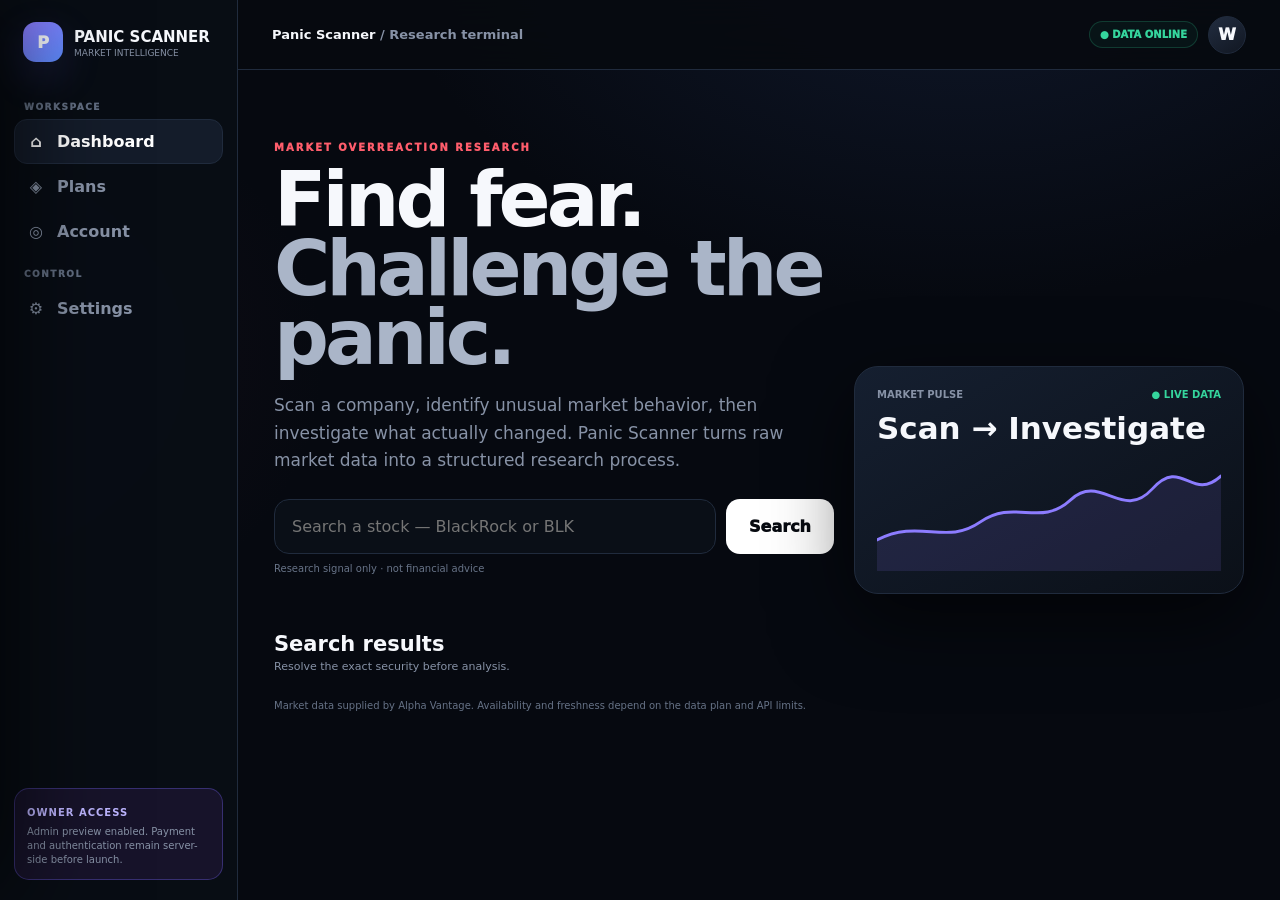
==== index.html @ fc18cd7b "Build full responsive research experience" ====
<!doctype html>
<html lang="en">
<head>
<meta charset="utf-8"><meta name="viewport" content="width=device-width,initial-scale=1,viewport-fit=cover"><meta name="theme-color" content="#070a10">
<title>Panic Scanner — Market Intelligence</title>
<style>
:root{--bg:#060910;--panel:#0d131d;--panel2:#111a28;--line:#202b3d;--text:#f6f8fc;--muted:#8792a6;--purple:#8c7cff;--blue:#5c8dff;--green:#35d59d;--red:#ff5d6c;--yellow:#f4c45f;--shadow:0 25px 80px #0009;--r:20px}*{box-sizing:border-box}html{scroll-behavior:smooth}body{margin:0;background:radial-gradient(900px 600px at 75% -10%,#24386555,transparent 65%),radial-gradient(700px 500px at -10% 40%,#59223b30,transparent 65%),var(--bg);color:var(--text);font-family:Inter,ui-sans-serif,system-ui,-apple-system,BlinkMacSystemFont,"Segoe UI",sans-serif}button,input{font:inherit}button{cursor:pointer}.sidebar{position:fixed;left:0;top:0;bottom:0;width:238px;background:#090e16f2;border-right:1px solid var(--line);backdrop-filter:blur(20px);z-index:60;padding:20px 14px;display:flex;flex-direction:column}.brand{display:flex;gap:11px;align-items:center;padding:2px 9px 25px}.logo{width:40px;height:40px;border-radius:13px;background:linear-gradient(145deg,var(--purple),var(--blue));display:grid;place-items:center;font-weight:1000;box-shadow:0 14px 40px #7166ff30}.brand b{font-size:15px}.brand small{display:block;color:var(--muted);font-size:9px;margin-top:2px}.nav-title{font-size:9px;color:#626e82;letter-spacing:1.5px;font-weight:1000;margin:15px 10px 7px}.nav-btn{width:100%;border:1px solid transparent;background:transparent;color:var(--muted);border-radius:13px;padding:12px 11px;display:flex;align-items:center;gap:11px;text-align:left;font-weight:850}.nav-btn:hover,.nav-btn.active{background:#141c2a;color:#fff;border-color:var(--line)}.nav-btn i{font-style:normal;width:20px;text-align:center;font-size:16px}.side-bottom{margin-top:auto}.owner{background:#17132a;border:1px solid #7966ff55;border-radius:15px;padding:12px}.owner b{font-size:10px;color:#bdb5ff;letter-spacing:1px}.owner p{margin:5px 0 0;color:var(--muted);font-size:10px;line-height:1.4}.main{margin-left:238px;min-height:100vh}.top{height:70px;position:sticky;top:0;z-index:40;display:flex;justify-content:space-between;align-items:center;padding:0 34px;border-bottom:1px solid var(--line);background:#070a10e8;backdrop-filter:blur(18px)}.crumb{font-size:13px;font-weight:900}.crumb span{color:var(--muted);font-weight:600}.online{font-size:10px;color:var(--green);border:1px solid #35d59d33;background:#35d59d0d;padding:7px 10px;border-radius:99px;font-weight:1000}.avatar{width:38px;height:38px;border:1px solid var(--line);border-radius:50%;background:linear-gradient(145deg,#222d40,#111722);display:grid;place-items:center;font-weight:1000}.top-actions{display:flex;gap:10px;align-items:center}.content{max-width:1500px;padding:30px 36px 90px}.hero{display:grid;grid-template-columns:minmax(0,1.35fr) 390px;gap:20px}.hero-main{padding:42px 0 20px}.eyebrow{font-size:10px;color:var(--red);letter-spacing:2px;font-weight:1000}.hero h1{font-size:clamp(48px,6vw,84px);line-height:.9;letter-spacing:-4px;margin:12px 0 20px}.hero h1 span{color:#aab5c8}.lead{max-width:760px;color:var(--muted);font-size:17px;line-height:1.6}.search{display:flex;gap:10px;margin-top:25px;max-width:790px}.search input{flex:1;min-width:0;background:#0a0f17;border:1px solid var(--line);color:#fff;border-radius:15px;padding:17px;outline:0}.search input:focus{border-color:#6d79a8;box-shadow:0 0 0 4px #6d79a820}.primary{border:0;background:#fff;color:#070a10;border-radius:14px;padding:0 23px;font-weight:1000}.micro{font-size:10px;color:#687488;margin-top:9px}.hero-card{align-self:end;border:1px solid var(--line);background:linear-gradient(150deg,#151f30,#0b1018);border-radius:24px;padding:22px;box-shadow:var(--shadow)}.hero-card .row{display:flex;justify-content:space-between;color:var(--muted);font-size:10px;font-weight:900}.live{color:var(--green)}.hero-card h2{font-size:31px;margin:10px 0}.spark{height:115px;margin-top:10px}.spark svg{width:100%;height:100%}.spark path{fill:none;stroke:var(--purple);stroke-width:3;stroke-linecap:round}.spark .fill{fill:#8c7cff20;stroke:none}.section-head{display:flex;justify-content:space-between;align-items:end;margin:38px 0 13px}.section-head h2{margin:0;font-size:21px}.section-head p{margin:4px 0 0;color:var(--muted);font-size:11px}.card{border:1px solid var(--line);background:linear-gradient(180deg,#101722f5,#0b1018f5);border-radius:var(--r);box-shadow:0 14px 50px #0004}.matches{padding:7px 20px}.match{display:flex;justify-content:space-between;align-items:center;gap:15px;padding:15px 2px;border-top:1px solid var(--line)}.match:first-child{border-top:0}.match-symbol{font-weight:1000}.match-name{color:var(--muted);font-size:12px;margin-top:3px}.match-meta{color:#687488;font-size:10px;margin-top:3px}.outline{border:1px solid var(--line);background:#151d29;color:#fff;border-radius:11px;padding:10px 14px;font-weight:950}.outline:hover{background:#1b2535;border-color:#5a6b8a}.loading{padding:20px;color:var(--muted)}.results{display:grid;grid-template-columns:minmax(0,1fr) minmax(0,1fr);gap:18px}.result-card,.chart-card{padding:23px}.result-top{display:flex;justify-content:space-between;gap:15px}.ticker{font-size:33px;font-weight:1000}.company{color:var(--muted);font-size:12px;margin-top:4px}.price{text-align:right;font-size:30px;font-weight:1000}.move{text-align:right;font-weight:900;margin-top:3px}.score-row{display:flex;align-items:center;gap:18px;margin:27px 0 18px}.gauge{width:116px;height:116px;flex:0 0 116px;border-radius:50%;display:grid;place-items:center;background:conic-gradient(var(--scoreColor,var(--purple)) var(--score,0%),#252e3d 0);position:relative}.gauge:after{content:"";position:absolute;inset:9px;background:#0d131d;border-radius:50%}.gauge strong{position:relative;z-index:1;font-size:33px}.score-copy b{font-size:17px}.score-copy p{margin:5px 0;color:var(--muted);font-size:11px;line-height:1.45}.metrics{margin-top:14px}.metric{display:flex;justify-content:space-between;padding:12px 0;border-top:1px solid var(--line);font-size:13px}.metric span{color:var(--muted)}.chart-title{display:flex;justify-content:space-between;align-items:center}.chart-title h2{font-size:18px;margin:0}.chart-title span{font-size:10px;color:var(--muted)}.chart{height:290px;display:flex;align-items:flex-end;gap:3px;padding:20px 0 10px}.bar{flex:1;min-width:2px;border-radius:4px 4px 1px 1px;background:linear-gradient(#8090ff,#3e5797)}.bar.down{background:linear-gradient(#dc6c79,#813c48)}.notice{font-size:11px;color:var(--muted);line-height:1.6}.action-row{display:flex;gap:10px;margin-top:18px;flex-wrap:wrap}.investigate-btn{border:0;background:linear-gradient(135deg,var(--purple),var(--blue));color:#fff;border-radius:13px;padding:12px 17px;font-weight:1000;box-shadow:0 12px 30px #6c63ff22}.secondary{border:1px solid var(--line);background:#131b27;color:#fff;border-radius:13px;padding:12px 17px;font-weight:900}.foot{font-size:10px;color:#667286;margin-top:25px;line-height:1.5}.backdrop{position:fixed;inset:0;background:#000b;backdrop-filter:blur(5px);z-index:70;display:none}.backdrop.show{display:block}.drawer{position:fixed;left:0;top:0;bottom:0;width:min(450px,94vw);background:#090f17;border-right:1px solid var(--line);z-index:80;transform:translateX(-105%);transition:.28s;overflow:auto;box-shadow:30px 0 100px #000b}.drawer.open{transform:translateX(0)}.drawer-head{height:70px;display:flex;align-items:center;justify-content:space-between;padding:0 19px;border-bottom:1px solid var(--line);position:sticky;top:0;background:#090f17ee;backdrop-filter:blur(18px);z-index:2}.drawer-head b{font-size:18px}.close{width:38px;height:38px;border:1px solid var(--line);background:#141c28;color:#fff;border-radius:11px}.drawer-body{padding:20px}.profile{display:flex;align-items:center;gap:12px;padding:14px;background:#101823;border:1px solid var(--line);border-radius:16px}.profile-icon{width:44px;height:44px;border-radius:14px;background:linear-gradient(145deg,var(--purple),var(--blue));display:grid;place-items:center;font-weight:1000}.profile small{display:block;color:var(--muted);margin-top:3px}.drawer-section{margin-top:23px}.drawer-section>h3{font-size:9px;color:#6e7b90;letter-spacing:1.5px;margin:0 0 7px}.setting{display:flex;justify-content:space-between;align-items:center;gap:14px;padding:13px 0;border-top:1px solid var(--line)}.setting b{font-size:12px}.setting small{display:block;color:var(--muted);font-size:10px;line-height:1.4;margin-top:3px}.toggle{width:48px;height:28px;border:0;border-radius:99px;background:#343d4d;position:relative}.toggle:after{content:"";position:absolute;width:22px;height:22px;left:3px;top:3px;background:#fff;border-radius:50%;transition:.2s}.toggle.on{background:var(--green)}.toggle.on:after{left:23px}.select{background:#111925;border:1px solid var(--line);color:#fff;border-radius:10px;padding:9px}.plans{display:grid;gap:11px}.plan{border:1px solid var(--line);background:#0e151f;border-radius:17px;padding:16px}.plan.pro{border-color:#776aff;box-shadow:0 0 0 1px #776aff20}.plan.elite{border-color:#d0a44a66;background:linear-gradient(150deg,#19160f,#0f151d)}.plan-head{display:flex;justify-content:space-between;align-items:center}.plan h3{margin:0}.tag{font-size:8px;font-weight:1000;padding:5px 8px;border-radius:99px;background:#786cff20;color:#bcb3ff}.elite .tag{background:#d6a94318;color:#f3d58a}.plan-price{font-size:27px;font-weight:1000;margin-top:7px}.plan-price span{font-size:10px;color:var(--muted)}.plan ul{padding-left:17px;color:var(--muted);font-size:10px;line-height:1.75}.plan button{width:100%;border:0;border-radius:10px;padding:10px;font-weight:1000;background:#fff;color:#080b10}.plan.pro button{background:var(--purple);color:#fff}.plan.elite button{background:#e8c36c;color:#14110a}.compare{border:1px solid var(--line);border-radius:15px;overflow:hidden}.compare-row{display:grid;grid-template-columns:1.4fr .7fr .7fr .7fr;gap:4px;padding:9px;border-top:1px solid var(--line);font-size:9px}.compare-row:first-child{border-top:0;background:#151e2b;font-weight:1000}.check{color:var(--green);font-weight:1000}.admin{border:1px solid #7864ff66;background:#17132a;border-radius:16px;padding:15px}.admin strong{font-size:9px;color:#beb6ff;letter-spacing:1.4px}.admin p{font-size:10px;color:var(--muted);line-height:1.5}.promo{display:flex;gap:7px}.promo input{flex:1;background:#101722;border:1px solid var(--line);color:#fff;border-radius:10px;padding:10px}.promo button{border:0;background:#fff;color:#080b10;border-radius:10px;padding:10px 13px;font-weight:950}.account-panel{border:1px solid var(--line);background:#101722;border-radius:16px;padding:16px}.account-panel h3{margin:0 0 5px}.account-panel p{color:var(--muted);font-size:11px;line-height:1.5}.investigation{display:none}.investigation.show{display:block}.inv-hero{display:grid;grid-template-columns:minmax(0,1fr) 290px;gap:18px}.inv-title{padding:25px}.inv-kicker{font-size:9px;color:var(--purple);font-weight:1000;letter-spacing:1.7px}.inv-title h1{font-size:clamp(38px,5vw,65px);line-height:.95;letter-spacing:-3px;margin:10px 0}.inv-title p{color:var(--muted);font-size:12px;line-height:1.55}.inv-score{padding:25px;display:grid;place-items:center;text-align:center}.inv-score .big{font-size:64px;font-weight:1000}.inv-score small{color:var(--muted)}.timeline{padding:20px;margin-top:18px}.steps{display:grid;grid-template-columns:repeat(6,1fr);gap:7px}.step{position:relative;text-align:center}.step:after{content:"";position:absolute;left:50%;right:-50%;top:17px;height:2px;background:#293447}.step:last-child:after{display:none}.dot{width:34px;height:34px;margin:auto;border-radius:50%;display:grid;place-items:center;background:#182131;border:1px solid #334158;color:#718097;position:relative;z-index:1;font-size:12px}.step.complete .dot{background:#173b31;border-color:#35d59d;color:var(--green)}.step.limited .dot{background:#3b321c;border-color:#f4c45f;color:var(--yellow)}.step b{display:block;font-size:9px;margin-top:8px}.step small{display:block;color:var(--muted);font-size:8px;margin-top:3px}.inv-grid{display:grid;grid-template-columns:1fr 1fr;gap:18px;margin-top:18px}.inv-card{padding:20px}.inv-card h2{margin:0;font-size:18px}.inv-card .sub{color:var(--muted);font-size:10px;margin-top:4px}.evidence{margin-top:13px}.evidence-row{display:flex;justify-content:space-between;gap:12px;padding:11px 0;border-top:1px solid var(--line);font-size:11px}.evidence-row span{color:var(--muted)}.bar-meter{height:8px;border-radius:99px;background:#242d3b;overflow:hidden;margin-top:7px}.bar-meter i{display:block;height:100%;background:linear-gradient(90deg,var(--purple),var(--blue));border-radius:99px}.news{display:grid;gap:8px;margin-top:12px}.news-item{padding:11px;border:1px solid var(--line);border-radius:12px;background:#0e151f}.news-item a{color:#fff;text-decoration:none;font-weight:850;font-size:10px}.news-item small{display:block;color:var(--muted);font-size:8px;margin-top:5px}.duo{display:grid;grid-template-columns:1fr 1fr;gap:10px;margin-top:13px}.case{padding:14px;border-radius:14px;border:1px solid var(--line)}.case.bull{background:#0d1d18;border-color:#35d59d33}.case.bear{background:#211216;border-color:#ff5d6c33}.case h3{margin:0;font-size:12px}.case ul{margin:8px 0 0;padding-left:15px;color:var(--muted);font-size:9px;line-height:1.7}.final{margin-top:18px;padding:24px;border:1px solid #786cff55;background:linear-gradient(145deg,#17142b,#101724);border-radius:20px}.final h2{font-size:24px;margin:0}.final p{color:var(--muted);font-size:11px;line-height:1.6}.back-btn{border:1px solid var(--line);background:#121a26;color:#fff;border-radius:11px;padding:10px 13px;font-weight:900;margin-bottom:15px}.mobile-nav{display:none}.toast{position:fixed;left:50%;bottom:20px;transform:translate(-50%,30px);opacity:0;background:#17202d;border:1px solid #35425a;padding:12px 16px;border-radius:12px;z-index:100;font-size:11px;font-weight:850;transition:.2s}.toast.show{opacity:1;transform:translate(-50%,0)}
@media(max-width:1050px){.sidebar{width:76px}.brand b,.brand small,.nav-title,.nav-btn span,.owner{display:none}.brand{justify-content:center;padding-left:0;padding-right:0}.nav-btn{justify-content:center}.main{margin-left:76px}.hero{grid-template-columns:1fr}.hero-card{display:none}.results,.inv-grid{grid-template-columns:1fr}.inv-hero{grid-template-columns:1fr}.content{padding-left:22px;padding-right:22px}}
@media(max-width:650px){.sidebar{display:none}.main{margin-left:0;padding-bottom:75px}.top{height:62px;padding:0 14px}.crumb{font-size:12px}.crumb span,.online{display:none}.content{padding:15px 12px 30px}.hero-main{padding:27px 2px 17px}.hero h1{font-size:48px;letter-spacing:-3px}.lead{font-size:14px}.search{flex-direction:column}.search button{height:49px}.section-head{margin-top:28px}.matches{padding:5px 13px}.match{padding:13px 0}.result-card,.chart-card,.inv-title,.inv-score,.inv-card,.timeline,.final{padding:17px}.ticker{font-size:27px}.price{font-size:23px}.gauge{width:94px;height:94px;flex-basis:94px}.gauge strong{font-size:27px}.chart{height:225px}.steps{grid-template-columns:repeat(3,1fr);row-gap:18px}.step:after{display:none}.duo{grid-template-columns:1fr}.mobile-nav{position:fixed;display:flex;left:9px;right:9px;bottom:9px;height:62px;background:#0c121cf2;border:1px solid var(--line);border-radius:18px;z-index:55;backdrop-filter:blur(20px);box-shadow:0 20px 60px #000a}.mobile-nav button{flex:1;border:0;background:transparent;color:var(--muted);font-size:19px}.mobile-nav button.active{color:#fff}.mobile-nav small{display:block;font-size:7px;font-weight:1000;margin-top:2px}.drawer{width:min(430px,94vw)}.compare-row{grid-template-columns:1.3fr .7fr .7fr .7fr}.inv-score .big{font-size:52px}}
</style>
</head>
<body>
<aside class="sidebar">
  <div class="brand"><div class="logo">P</div><div><b>PANIC SCANNER</b><small>MARKET INTELLIGENCE</small></div></div>
  <div class="nav-title">WORKSPACE</div>
  <button class="nav-btn active" onclick="goHome()"><i>⌂</i><span>Dashboard</span></button>
  <button class="nav-btn" onclick="openPlans()"><i>◈</i><span>Plans</span></button>
  <button class="nav-btn" onclick="openAccount()"><i>◎</i><span>Account</span></button>
  <div class="nav-title">CONTROL</div>
  <button class="nav-btn" onclick="openSettings()"><i>⚙</i><span>Settings</span></button>
  <div class="side-bottom"><div class="owner"><b>OWNER ACCESS</b><p>Admin preview enabled. Payment and authentication remain server-side before launch.</p></div></div>
</aside>
<main class="main">
<header class="top"><div class="crumb">Panic Scanner <span>/ Research terminal</span></div><div class="top-actions"><span class="online">● DATA ONLINE</span><div class="avatar">W</div></div></header>
<div class="content">
<section id="homeView">
  <div class="hero">
    <div class="hero-main"><div class="eyebrow">MARKET OVERREACTION RESEARCH</div><h1>Find fear.<br><span>Challenge the panic.</span></h1><p class="lead">Scan a company, identify unusual market behavior, then investigate what actually changed. Panic Scanner turns raw market data into a structured research process.</p><div class="search"><input id="q" maxlength="30" placeholder="Search a stock — BlackRock or BLK"><button class="primary" onclick="searchStocks()">Search</button></div><div class="micro">Research signal only · not financial advice</div></div>
    <div class="hero-card"><div class="row"><span>MARKET PULSE</span><span class="live">● LIVE DATA</span></div><h2>Scan → Investigate</h2><div class="spark"><svg viewBox="0 0 400 115" preserveAspectRatio="none"><path class="fill" d="M0 84 C50 62 80 90 120 66 S190 72 225 44 S285 66 320 33 S365 47 400 20 L400 115 L0 115Z"/><path d="M0 84 C50 62 80 90 120 66 S190 72 225 44 S285 66 320 33 S365 47 400 20"/></svg></div></div>
  </div>
  <div class="section-head"><div><h2>Search results</h2><p>Resolve the exact security before analysis.</p></div></div>
  <div class="card matches" id="matchesCard" style="display:none"><div id="matches"></div></div>
  <div class="card loading" id="loading" style="display:none">Loading market data…</div>
  <div id="result" style="display:none"><div class="results">
    <section class="card result-card"><div class="result-top"><div><div class="ticker" id="ticker"></div><div class="company" id="company"></div></div><div><div class="price" id="price"></div><div class="move" id="move"></div></div></div><div class="score-row"><div class="gauge" id="gauge"><strong id="score">0</strong></div><div class="score-copy"><b id="verdict"></b><p>Panic / overreaction heuristic. A high score means stronger evidence of a sharp selloff, not an automatic buy signal.</p></div></div><div class="metrics"><div class="metric"><span>RSI (14)</span><b id="rsi">—</b></div><div class="metric"><span>20-day SMA</span><b id="sma20">—</b></div><div class="metric"><span>50-day SMA</span><b id="sma50">—</b></div><div class="metric"><span>20-day drawdown</span><b id="dd">—</b></div><div class="metric"><span>Volume</span><b id="volume">—</b></div></div><div class="action-row"><button class="investigate-btn" id="investigateBtn">🔎 Investigate</button><button class="secondary" onclick="openPlans()">Compare plans</button></div></section>
    <section class="card chart-card"><div class="chart-title"><h2>Price history</h2><span>Recent sessions</span></div><div class="chart" id="chart"></div><p class="notice">The scan is a transparent heuristic. Investigation adds fundamentals, news and evidence. Nothing here guarantees a return.</p></section>
  </div></div>
  <div class="foot">Market data supplied by Alpha Vantage. Availability and freshness depend on the data plan and API limits.</div>
</section>
<section id="investigationView" class="investigation">
  <button class="back-btn" onclick="goHome()">← Back to scanner</button>
  <div class="inv-hero"><div class="card inv-title"><div class="inv-kicker">FULL RESEARCH WORKFLOW</div><h1 id="invTitle">Investigation</h1><p id="invDesc">Structured evidence review across market reaction, technicals, fundamentals, catalysts and risk.</p></div><div class="card inv-score"><div><div class="big" id="invQuality">—</div><small>research quality / 100</small><p id="invVerdict" class="notice"></p></div></div></div>
  <div class="card timeline"><div class="section-head" style="margin:0 0 16px"><div><h2>Investigation path</h2><p>Follow the evidence from shock to conclusion.</p></div></div><div class="steps" id="steps"></div></div>
  <div class="inv-grid">
    <section class="card inv-card"><h2>01 · Market reaction</h2><div class="sub">The event that triggered the investigation.</div><div class="evidence"><div class="evidence-row"><span>Current price</span><b id="iPrice">—</b></div><div class="evidence-row"><span>Daily move</span><b id="iMove">—</b></div><div class="evidence-row"><span>Panic score</span><b id="iPanic">—</b></div></div></section>
    <section class="card inv-card"><h2>02 · Technical condition</h2><div class="sub">Trend and momentum context from the scan.</div><div class="evidence"><div class="evidence-row"><span>RSI</span><b id="iRsi">—</b></div><div class="evidence-row"><span>20-day trend</span><b id="iSma20">—</b></div><div class="evidence-row"><span>50-day trend</span><b id="iSma50">—</b></div><div class="evidence-row"><span>Drawdown</span><b id="iDd">—</b></div></div></section>
    <section class="card inv-card"><h2>03 · Fundamentals</h2><div class="sub" id="sector">Company fundamentals and quality.</div><div class="evidence"><div class="evidence-row"><span>EPS</span><b id="fEps">—</b></div><div class="evidence-row"><span>Revenue TTM</span><b id="fRevenue">—</b></div><div class="evidence-row"><span>P/E</span><b id="fPe">—</b></div><div class="evidence-row"><span>Revenue growth</span><b id="fRevGrowth">—</b></div><div class="evidence-row"><span>EPS growth</span><b id="fEpsGrowth">—</b></div></div></section>
    <section class="card inv-card"><h2>04 · Catalysts & news</h2><div class="sub">Recent market narrative and sentiment.</div><div class="news" id="news"></div></section>
    <section class="card inv-card"><h2>05 · Bull vs bear</h2><div class="sub">A balanced challenge to the initial signal.</div><div class="duo"><div class="case bull"><h3>🐂 Bull case</h3><ul id="bull"></ul></div><div class="case bear"><h3>🐻 Bear case</h3><ul id="bear"></ul></div></div></section>
    <section class="card inv-card"><h2>06 · Risk assessment</h2><div class="sub">What could invalidate the research view?</div><div class="evidence"><div class="evidence-row"><span>Beta</span><b id="fBeta">—</b></div><div class="evidence-row"><span>Profit margin</span><b id="fMargin">—</b></div><div class="evidence-row"><span>News balance</span><b id="fNews">—</b></div><div class="evidence-row"><span>Key uncertainty</span><b id="fRisk">—</b></div></div></section>
  </div>
  <div class="card final"><div class="inv-kicker">FINAL INVESTIGATION</div><h2 id="finalTitle">Evidence assembled.</h2><p id="finalText"></p><div class="action-row"><button class="secondary" onclick="window.print()">Export research view</button><button class="investigate-btn" onclick="showToast('Tracking will be added with the watchlist system.')">＋ Track this stock</button></div></div>
</section>
</div></main>
<nav class="mobile-nav"><button class="active" onclick="goHome()">⌂<small>Home</small></button><button onclick="openPlans()">◈<small>Plans</small></button><button onclick="openAccount()">◎<small>Account</small></button><button onclick="openSettings()">⚙<small>Settings</small></button></nav>
<div class="backdrop" id="backdrop" onclick="closeDrawer()"></div>
<aside class="drawer" id="drawer"><div class="drawer-head"><b id="drawerTitle">Settings</b><button class="close" onclick="closeDrawer()">×</button></div><div class="drawer-body" id="drawerBody"></div></aside>
<div class="toast" id="toast"></div>
<script>
const $=id=>document.getElementById(id);let selected=null,lastScan=null;
function esc(x){return String(x??'').replace(/[&<>"']/g,m=>({'&':'&amp;','<':'&lt;','>':'&gt;','"':'&quot;',"'":'&#39;'}[m]))}function escAttr(x){return esc(x).replace(/`/g,'&#96;')}function fmt(x){return x==null?'—':Number(x).toLocaleString(undefined,{maximumFractionDigits:2})}function num(x){return x==null?'—':Number(x).toFixed(1)}
async function searchStocks(){const q=$('q').value.trim();if(!q)return;$('matchesCard').style.display='block';$('matches').innerHTML='<div class="loading">Searching securities…</div>';try{const r=await fetch('/api/search?q='+encodeURIComponent(q));const d=await r.json();if(!r.ok)throw Error(d.error||'Search failed');$('matches').innerHTML=(d.matches||[]).map(m=>`<div class="match"><div><div class="match-symbol">${esc(m.symbol)} <span class="match-name">· ${esc(m.name)}</span></div><div class="match-meta">${esc(m.region||'')} · ${esc(m.currency||'')}</div></div><button class="outline" onclick="loadStock('${escAttr(m.symbol)}','${escAttr(m.name)}')">Analyze</button></div>`).join('')||'<div class="loading">No matches found.</div>'}catch(e){$('matches').innerHTML='<div class="loading" style="color:var(--red)">'+esc(e.message)+'</div>'}}
async function loadStock(symbol,name){$('loading').style.display='block';$('result').style.display='none';try{const r=await fetch('/api/stock?symbol='+encodeURIComponent(symbol));const d=await r.json();if(!r.ok)throw Error(d.error||'Stock data failed');selected={symbol,name};lastScan=d;$('ticker').textContent=d.symbol;$('company').textContent=name;$('price').textContent=fmt(d.price);$('move').textContent=(d.change>=0?'+':'')+fmt(d.change)+' ('+d.changePercent+')';$('move').style.color=d.change>=0?'var(--green)':'var(--red)';$('score').textContent=d.panic.score;$('gauge').style.setProperty('--score',d.panic.score+'%');$('gauge').style.setProperty('--scoreColor',d.panic.score>=55?'var(--red)':d.panic.score>=35?'var(--yellow)':'var(--green)');$('verdict').textContent=d.panic.verdict;$('rsi').textContent=num(d.technicals.rsi14);$('sma20').textContent=fmt(d.technicals.sma20);$('sma50').textContent=fmt(d.technicals.sma50);$('dd').textContent=num(d.technicals.drawdown20)+'%';$('volume').textContent=d.volume?.toLocaleString()||'—';draw(d.history);$('result').style.display='block';$('investigateBtn').onclick=()=>openInvestigation('pro');window.scrollTo({top:$('result').offsetTop-10,behavior:'smooth'})}catch(e){showToast(e.message)}finally{$('loading').style.display='none'}}
function draw(rows){const c=$('chart');c.innerHTML='';if(!rows?.length)return;const closes=rows.map(x=>x.close),min=Math.min(...closes),max=Math.max(...closes),range=max-min||1;rows.forEach((x,i)=>{const b=document.createElement('div');b.className='bar '+(i&&x.close<rows[i-1].close?'down':'');b.style.height=(18+((x.close-min)/range)*82)+'%';b.title=x.date+' · '+fmt(x.close);c.appendChild(b)})}
async function openInvestigation(depth='pro'){if(!selected||!lastScan){showToast('Analyze a stock first.');return}goInvestigation();$('steps').innerHTML='<div style="grid-column:1/-1;color:var(--muted);font-size:11px">Running investigation engine…</div>';try{const r=await fetch('/api/investigate?symbol='+encodeURIComponent(selected.symbol)+'&depth='+depth);const d=await r.json();if(!r.ok)throw Error(d.error||'Investigation failed');renderInvestigation(d)}catch(e){showToast(e.message);goHome()}}
function renderInvestigation(d){$('invTitle').textContent=d.company+' · '+d.symbol;$('invQuality').textContent=d.investigation.quality;$('invVerdict').textContent=d.investigation.verdict;$('steps').innerHTML=d.investigation.steps.map((s,i)=>`<div class="step ${s.status}"><div class="dot">${s.status==='complete'?'✓':s.status==='limited'?'!':i+1}</div><b>${esc(s.label)}</b><small>${esc(s.detail)}</small></div>`).join('');const s=lastScan;$('iPrice').textContent=fmt(s.price);$('iMove').textContent=(s.change>=0?'+':'')+fmt(s.change)+' ('+s.changePercent+')';$('iPanic').textContent=s.panic.score+'/100';$('iRsi').textContent=num(s.technicals.rsi14);$('iSma20').textContent=fmt(s.technicals.sma20);$('iSma50').textContent=fmt(s.technicals.sma50);$('iDd').textContent=num(s.technicals.drawdown20)+'%';const f=d.fundamentals;$('sector').textContent=(f.sector||'Company')+' · '+(f.industry||'Fundamental review');$('fEps').textContent=f.eps||'—';$('fRevenue').textContent=fmt(f.revenueTTM);$('fPe').textContent=f.pe||'—';$('fRevGrowth').textContent=f.revenueGrowth==null?'—':num(f.revenueGrowth)+'%';$('fEpsGrowth').textContent=f.epsGrowth==null?'—':num(f.epsGrowth)+'%';$('fBeta').textContent=f.beta||'—';$('fMargin').textContent=f.profitMargin||'—';$('fNews').textContent=(d.news.positive||0)+' positive · '+(d.news.negative||0)+' negative';$('fRisk').textContent=(s.panic.score>=55?'The selloff may be structurally justified; verify catalysts.':s.panic.score<=20?'The main risk is a catalyst not yet reflected in the scan.':'Evidence is mixed; avoid relying on one metric.');$('news').innerHTML=(d.news.articles||[]).map(a=>`<div class="news-item"><a href="${escAttr(a.url||'#')}" target="_blank" rel="noopener">${esc(a.title||'Untitled')}</a><small>${esc(a.source||'Source')} · ${esc(a.sentiment||'Neutral')}</small></div>`).join('')||'<div class="notice">No recent articles returned.</div>';$('bull').innerHTML='';$('bear').innerHTML='';const add=(id,t)=>{const li=document.createElement('li');li.textContent=t;$(id).appendChild(li)};if(f.revenueGrowth>0)add('bull','Revenue growth is positive.');if(f.epsGrowth>0)add('bull','EPS trend is positive.');if(d.news.positive>d.news.negative)add('bull','Recent news balance leans positive.');if(s.panic.score<=35)add('bull','Panic signal is not extreme.');if(f.revenueGrowth<=0)add('bear','Revenue growth is weak or unavailable.');if(f.epsGrowth<=0)add('bear','EPS trend is weak or unavailable.');if(d.news.negative>d.news.positive)add('bear','Recent news balance leans negative.');if(s.technicals?.drawdown20<=-10)add('bear','Recent drawdown is significant.');if(!$('bull').children.length)add('bull','No strong positive evidence detected yet.');if(!$('bear').children.length)add('bear','No major negative evidence detected yet.');$('finalTitle').textContent=d.investigation.verdict;$('finalText').textContent=`The investigation combines the initial market scan with fundamental and news evidence. The current research quality is ${d.investigation.quality}/100. This is an evidence map, not a guaranteed outcome or a buy/sell instruction.`}
function goHome(){$('homeView').style.display='block';$('investigationView').classList.remove('show');window.scrollTo({top:0,behavior:'smooth'})}function goInvestigation(){$('homeView').style.display='none';$('investigationView').classList.add('show');window.scrollTo({top:0,behavior:'smooth'})}
function openDrawer(title,html){$('drawerTitle').textContent=title;$('drawerBody').innerHTML=html;$('drawer').classList.add('open');$('backdrop').classList.add('show')};function closeDrawer(){$('drawer').classList.remove('open');$('backdrop').classList.remove('show')}
function openSettings(){openDrawer('Settings',`<div class="profile"><div class="profile-icon">W</div><div><b>WillySnockler</b><small>Owner · Panic Scanner</small></div></div><div class="drawer-section"><h3>Preferences</h3><div class="setting"><div><b>Dark interface</b><small>Keep the research terminal dark.</small></div><button class="toggle on"></button></div><div class="setting"><div><b>Compact results</b><small>Reduce spacing on analysis cards.</small></div><button class="toggle" onclick="this.classList.toggle('on')"></button></div><div class="setting"><div><b>Sound</b><small>Play alerts when a scan finishes.</small></div><button class="toggle" onclick="this.classList.toggle('on')"></button></div><div class="setting"><div><b>Currency</b><small>Display prices in the selected currency.</small></div><select class="select"><option>USD</option><option>NOK</option><option>EUR</option><option>GBP</option></select></div></div><div class="drawer-section"><h3>Research depth</h3><div class="setting"><div><b>Default investigation</b><small>Choose how much evidence the Investigate action requests.</small></div><select class="select" onchange="showToast(this.value+' investigation selected')"><option>Pro</option><option>Elite</option></select></div></div>`)}
function openAccount(){openDrawer('Account',`<div class="account-panel"><h3>WillySnockler</h3><p>Owner account · Admin preview enabled.</p><p>Account authentication and secure server-side roles will be connected before public launch.</p></div><div class="drawer-section"><h3>Usage</h3><div class="setting"><div><b>Plan</b><small>Owner / Admin preview</small></div><b style="color:var(--purple)">ELITE</b></div><div class="setting"><div><b>Investigation access</b><small>Full research workflow preview.</small></div><b class="check">✓</b></div></div><div class="drawer-section"><h3>Admin</h3><div class="admin"><strong>OWNER CONSOLE</strong><p>Preview controls for plan limits, promo codes and user management. These controls are intentionally non-payment until authentication and billing are connected.</p><button class="secondary" onclick="showToast('Admin console coming with secure backend roles.')">Open admin console</button></div></div>`)}
function openPlans(){openDrawer('Plans & access',`<div class="plans"><div class="plan"><div class="plan-head"><h3>Standard</h3><span class="tag">SCAN</span></div><div class="plan-price">Free</div><ul><li>Stock search</li><li>Panic score</li><li>RSI, SMA and drawdown</li><li>Price history</li><li>Basic conclusion</li></ul><button onclick="closeDrawer();showToast('Standard scan is available now.')">Use Standard</button></div><div class="plan pro"><div class="plan-head"><h3>Pro</h3><span class="tag">INVESTIGATE</span></div><div class="plan-price">$— <span>/ month</span></div><ul><li>Everything in Standard</li><li>Automated investigation</li><li>Fundamental review</li><li>News & catalyst review</li><li>Bull vs bear case</li><li>Risk assessment</li></ul><button onclick="showToast('Billing will be connected before launch.')">Choose Pro</button></div><div class="plan elite"><div class="plan-head"><h3>Elite</h3><span class="tag">FULL RESEARCH</span></div><div class="plan-price">$— <span>/ month</span></div><ul><li>Everything in Pro</li><li>Deeper financial statement review</li><li>Expanded news evidence</li><li>Extended research workflow</li><li>Scenario & recovery tools</li><li>Priority investigation depth</li></ul><button onclick="showToast('Elite billing will be connected before launch.')">Choose Elite</button></div></div><div class="drawer-section"><h3>Feature map</h3><div class="compare"><div class="compare-row"><b>Feature</b><b>STD</b><b>PRO</b><b>ELITE</b></div><div class="compare-row"><span>Scan</span><span class="check">✓</span><span class="check">✓</span><span class="check">✓</span></div><div class="compare-row"><span>Investigation</span><span>—</span><span class="check">✓</span><span class="check">✓</span></div><div class="compare-row"><span>Fundamentals</span><span>—</span><span class="check">✓</span><span class="check">✓</span></div><div class="compare-row"><span>News / catalysts</span><span>—</span><span class="check">✓</span><span class="check">✓</span></div><div class="compare-row"><span>Deep financials</span><span>—</span><span>—</span><span class="check">✓</span></div></div></div><div class="drawer-section"><h3>Promo access</h3><div class="promo"><input id="promo" placeholder="Promo code"><button onclick="showToast($('promo').value?'Code saved for validation.':'Enter a code.')">Apply</button></div></div>`)}
function showToast(t){$('toast').textContent=t;$('toast').classList.add('show');setTimeout(()=>$('toast').classList.remove('show'),2600)}
$('q').addEventListener('keydown',e=>{if(e.key==='Enter')searchStocks()});
</script>
</body></html>
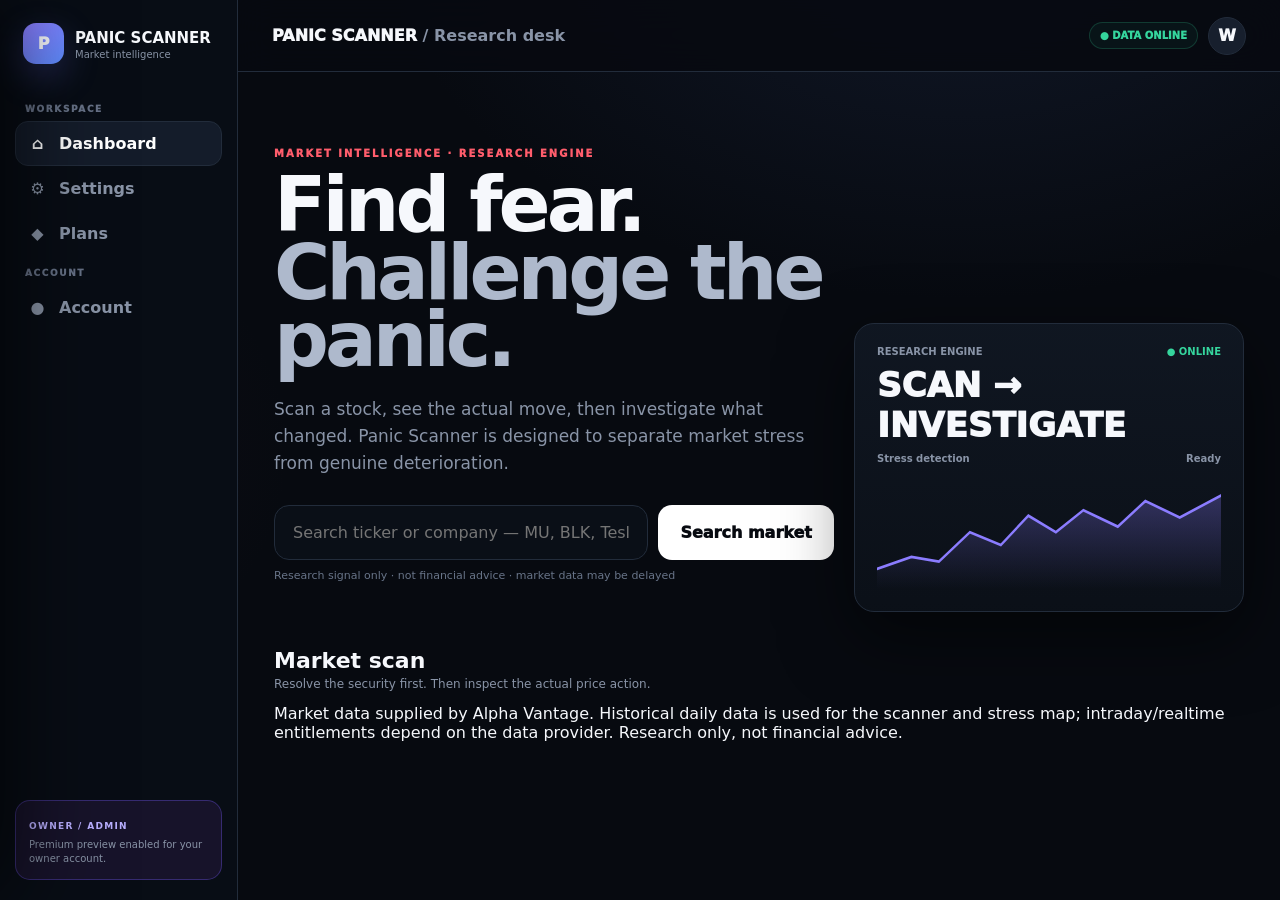
==== commit a4b7b15b: "Polish research product with live chart and stress map" ====
--- a/index.html
+++ b/index.html
@@ -4,72 +4,39 @@
 <meta charset="utf-8"><meta name="viewport" content="width=device-width,initial-scale=1,viewport-fit=cover"><meta name="theme-color" content="#070a10">
 <title>Panic Scanner — Market Intelligence</title>
 <style>
-:root{--bg:#060910;--panel:#0d131d;--panel2:#111a28;--line:#202b3d;--text:#f6f8fc;--muted:#8792a6;--purple:#8c7cff;--blue:#5c8dff;--green:#35d59d;--red:#ff5d6c;--yellow:#f4c45f;--shadow:0 25px 80px #0009;--r:20px}*{box-sizing:border-box}html{scroll-behavior:smooth}body{margin:0;background:radial-gradient(900px 600px at 75% -10%,#24386555,transparent 65%),radial-gradient(700px 500px at -10% 40%,#59223b30,transparent 65%),var(--bg);color:var(--text);font-family:Inter,ui-sans-serif,system-ui,-apple-system,BlinkMacSystemFont,"Segoe UI",sans-serif}button,input{font:inherit}button{cursor:pointer}.sidebar{position:fixed;left:0;top:0;bottom:0;width:238px;background:#090e16f2;border-right:1px solid var(--line);backdrop-filter:blur(20px);z-index:60;padding:20px 14px;display:flex;flex-direction:column}.brand{display:flex;gap:11px;align-items:center;padding:2px 9px 25px}.logo{width:40px;height:40px;border-radius:13px;background:linear-gradient(145deg,var(--purple),var(--blue));display:grid;place-items:center;font-weight:1000;box-shadow:0 14px 40px #7166ff30}.brand b{font-size:15px}.brand small{display:block;color:var(--muted);font-size:9px;margin-top:2px}.nav-title{font-size:9px;color:#626e82;letter-spacing:1.5px;font-weight:1000;margin:15px 10px 7px}.nav-btn{width:100%;border:1px solid transparent;background:transparent;color:var(--muted);border-radius:13px;padding:12px 11px;display:flex;align-items:center;gap:11px;text-align:left;font-weight:850}.nav-btn:hover,.nav-btn.active{background:#141c2a;color:#fff;border-color:var(--line)}.nav-btn i{font-style:normal;width:20px;text-align:center;font-size:16px}.side-bottom{margin-top:auto}.owner{background:#17132a;border:1px solid #7966ff55;border-radius:15px;padding:12px}.owner b{font-size:10px;color:#bdb5ff;letter-spacing:1px}.owner p{margin:5px 0 0;color:var(--muted);font-size:10px;line-height:1.4}.main{margin-left:238px;min-height:100vh}.top{height:70px;position:sticky;top:0;z-index:40;display:flex;justify-content:space-between;align-items:center;padding:0 34px;border-bottom:1px solid var(--line);background:#070a10e8;backdrop-filter:blur(18px)}.crumb{font-size:13px;font-weight:900}.crumb span{color:var(--muted);font-weight:600}.online{font-size:10px;color:var(--green);border:1px solid #35d59d33;background:#35d59d0d;padding:7px 10px;border-radius:99px;font-weight:1000}.avatar{width:38px;height:38px;border:1px solid var(--line);border-radius:50%;background:linear-gradient(145deg,#222d40,#111722);display:grid;place-items:center;font-weight:1000}.top-actions{display:flex;gap:10px;align-items:center}.content{max-width:1500px;padding:30px 36px 90px}.hero{display:grid;grid-template-columns:minmax(0,1.35fr) 390px;gap:20px}.hero-main{padding:42px 0 20px}.eyebrow{font-size:10px;color:var(--red);letter-spacing:2px;font-weight:1000}.hero h1{font-size:clamp(48px,6vw,84px);line-height:.9;letter-spacing:-4px;margin:12px 0 20px}.hero h1 span{color:#aab5c8}.lead{max-width:760px;color:var(--muted);font-size:17px;line-height:1.6}.search{display:flex;gap:10px;margin-top:25px;max-width:790px}.search input{flex:1;min-width:0;background:#0a0f17;border:1px solid var(--line);color:#fff;border-radius:15px;padding:17px;outline:0}.search input:focus{border-color:#6d79a8;box-shadow:0 0 0 4px #6d79a820}.primary{border:0;background:#fff;color:#070a10;border-radius:14px;padding:0 23px;font-weight:1000}.micro{font-size:10px;color:#687488;margin-top:9px}.hero-card{align-self:end;border:1px solid var(--line);background:linear-gradient(150deg,#151f30,#0b1018);border-radius:24px;padding:22px;box-shadow:var(--shadow)}.hero-card .row{display:flex;justify-content:space-between;color:var(--muted);font-size:10px;font-weight:900}.live{color:var(--green)}.hero-card h2{font-size:31px;margin:10px 0}.spark{height:115px;margin-top:10px}.spark svg{width:100%;height:100%}.spark path{fill:none;stroke:var(--purple);stroke-width:3;stroke-linecap:round}.spark .fill{fill:#8c7cff20;stroke:none}.section-head{display:flex;justify-content:space-between;align-items:end;margin:38px 0 13px}.section-head h2{margin:0;font-size:21px}.section-head p{margin:4px 0 0;color:var(--muted);font-size:11px}.card{border:1px solid var(--line);background:linear-gradient(180deg,#101722f5,#0b1018f5);border-radius:var(--r);box-shadow:0 14px 50px #0004}.matches{padding:7px 20px}.match{display:flex;justify-content:space-between;align-items:center;gap:15px;padding:15px 2px;border-top:1px solid var(--line)}.match:first-child{border-top:0}.match-symbol{font-weight:1000}.match-name{color:var(--muted);font-size:12px;margin-top:3px}.match-meta{color:#687488;font-size:10px;margin-top:3px}.outline{border:1px solid var(--line);background:#151d29;color:#fff;border-radius:11px;padding:10px 14px;font-weight:950}.outline:hover{background:#1b2535;border-color:#5a6b8a}.loading{padding:20px;color:var(--muted)}.results{display:grid;grid-template-columns:minmax(0,1fr) minmax(0,1fr);gap:18px}.result-card,.chart-card{padding:23px}.result-top{display:flex;justify-content:space-between;gap:15px}.ticker{font-size:33px;font-weight:1000}.company{color:var(--muted);font-size:12px;margin-top:4px}.price{text-align:right;font-size:30px;font-weight:1000}.move{text-align:right;font-weight:900;margin-top:3px}.score-row{display:flex;align-items:center;gap:18px;margin:27px 0 18px}.gauge{width:116px;height:116px;flex:0 0 116px;border-radius:50%;display:grid;place-items:center;background:conic-gradient(var(--scoreColor,var(--purple)) var(--score,0%),#252e3d 0);position:relative}.gauge:after{content:"";position:absolute;inset:9px;background:#0d131d;border-radius:50%}.gauge strong{position:relative;z-index:1;font-size:33px}.score-copy b{font-size:17px}.score-copy p{margin:5px 0;color:var(--muted);font-size:11px;line-height:1.45}.metrics{margin-top:14px}.metric{display:flex;justify-content:space-between;padding:12px 0;border-top:1px solid var(--line);font-size:13px}.metric span{color:var(--muted)}.chart-title{display:flex;justify-content:space-between;align-items:center}.chart-title h2{font-size:18px;margin:0}.chart-title span{font-size:10px;color:var(--muted)}.chart{height:290px;display:flex;align-items:flex-end;gap:3px;padding:20px 0 10px}.bar{flex:1;min-width:2px;border-radius:4px 4px 1px 1px;background:linear-gradient(#8090ff,#3e5797)}.bar.down{background:linear-gradient(#dc6c79,#813c48)}.notice{font-size:11px;color:var(--muted);line-height:1.6}.action-row{display:flex;gap:10px;margin-top:18px;flex-wrap:wrap}.investigate-btn{border:0;background:linear-gradient(135deg,var(--purple),var(--blue));color:#fff;border-radius:13px;padding:12px 17px;font-weight:1000;box-shadow:0 12px 30px #6c63ff22}.secondary{border:1px solid var(--line);background:#131b27;color:#fff;border-radius:13px;padding:12px 17px;font-weight:900}.foot{font-size:10px;color:#667286;margin-top:25px;line-height:1.5}.backdrop{position:fixed;inset:0;background:#000b;backdrop-filter:blur(5px);z-index:70;display:none}.backdrop.show{display:block}.drawer{position:fixed;left:0;top:0;bottom:0;width:min(450px,94vw);background:#090f17;border-right:1px solid var(--line);z-index:80;transform:translateX(-105%);transition:.28s;overflow:auto;box-shadow:30px 0 100px #000b}.drawer.open{transform:translateX(0)}.drawer-head{height:70px;display:flex;align-items:center;justify-content:space-between;padding:0 19px;border-bottom:1px solid var(--line);position:sticky;top:0;background:#090f17ee;backdrop-filter:blur(18px);z-index:2}.drawer-head b{font-size:18px}.close{width:38px;height:38px;border:1px solid var(--line);background:#141c28;color:#fff;border-radius:11px}.drawer-body{padding:20px}.profile{display:flex;align-items:center;gap:12px;padding:14px;background:#101823;border:1px solid var(--line);border-radius:16px}.profile-icon{width:44px;height:44px;border-radius:14px;background:linear-gradient(145deg,var(--purple),var(--blue));display:grid;place-items:center;font-weight:1000}.profile small{display:block;color:var(--muted);margin-top:3px}.drawer-section{margin-top:23px}.drawer-section>h3{font-size:9px;color:#6e7b90;letter-spacing:1.5px;margin:0 0 7px}.setting{display:flex;justify-content:space-between;align-items:center;gap:14px;padding:13px 0;border-top:1px solid var(--line)}.setting b{font-size:12px}.setting small{display:block;color:var(--muted);font-size:10px;line-height:1.4;margin-top:3px}.toggle{width:48px;height:28px;border:0;border-radius:99px;background:#343d4d;position:relative}.toggle:after{content:"";position:absolute;width:22px;height:22px;left:3px;top:3px;background:#fff;border-radius:50%;transition:.2s}.toggle.on{background:var(--green)}.toggle.on:after{left:23px}.select{background:#111925;border:1px solid var(--line);color:#fff;border-radius:10px;padding:9px}.plans{display:grid;gap:11px}.plan{border:1px solid var(--line);background:#0e151f;border-radius:17px;padding:16px}.plan.pro{border-color:#776aff;box-shadow:0 0 0 1px #776aff20}.plan.elite{border-color:#d0a44a66;background:linear-gradient(150deg,#19160f,#0f151d)}.plan-head{display:flex;justify-content:space-between;align-items:center}.plan h3{margin:0}.tag{font-size:8px;font-weight:1000;padding:5px 8px;border-radius:99px;background:#786cff20;color:#bcb3ff}.elite .tag{background:#d6a94318;color:#f3d58a}.plan-price{font-size:27px;font-weight:1000;margin-top:7px}.plan-price span{font-size:10px;color:var(--muted)}.plan ul{padding-left:17px;color:var(--muted);font-size:10px;line-height:1.75}.plan button{width:100%;border:0;border-radius:10px;padding:10px;font-weight:1000;background:#fff;color:#080b10}.plan.pro button{background:var(--purple);color:#fff}.plan.elite button{background:#e8c36c;color:#14110a}.compare{border:1px solid var(--line);border-radius:15px;overflow:hidden}.compare-row{display:grid;grid-template-columns:1.4fr .7fr .7fr .7fr;gap:4px;padding:9px;border-top:1px solid var(--line);font-size:9px}.compare-row:first-child{border-top:0;background:#151e2b;font-weight:1000}.check{color:var(--green);font-weight:1000}.admin{border:1px solid #7864ff66;background:#17132a;border-radius:16px;padding:15px}.admin strong{font-size:9px;color:#beb6ff;letter-spacing:1.4px}.admin p{font-size:10px;color:var(--muted);line-height:1.5}.promo{display:flex;gap:7px}.promo input{flex:1;background:#101722;border:1px solid var(--line);color:#fff;border-radius:10px;padding:10px}.promo button{border:0;background:#fff;color:#080b10;border-radius:10px;padding:10px 13px;font-weight:950}.account-panel{border:1px solid var(--line);background:#101722;border-radius:16px;padding:16px}.account-panel h3{margin:0 0 5px}.account-panel p{color:var(--muted);font-size:11px;line-height:1.5}.investigation{display:none}.investigation.show{display:block}.inv-hero{display:grid;grid-template-columns:minmax(0,1fr) 290px;gap:18px}.inv-title{padding:25px}.inv-kicker{font-size:9px;color:var(--purple);font-weight:1000;letter-spacing:1.7px}.inv-title h1{font-size:clamp(38px,5vw,65px);line-height:.95;letter-spacing:-3px;margin:10px 0}.inv-title p{color:var(--muted);font-size:12px;line-height:1.55}.inv-score{padding:25px;display:grid;place-items:center;text-align:center}.inv-score .big{font-size:64px;font-weight:1000}.inv-score small{color:var(--muted)}.timeline{padding:20px;margin-top:18px}.steps{display:grid;grid-template-columns:repeat(6,1fr);gap:7px}.step{position:relative;text-align:center}.step:after{content:"";position:absolute;left:50%;right:-50%;top:17px;height:2px;background:#293447}.step:last-child:after{display:none}.dot{width:34px;height:34px;margin:auto;border-radius:50%;display:grid;place-items:center;background:#182131;border:1px solid #334158;color:#718097;position:relative;z-index:1;font-size:12px}.step.complete .dot{background:#173b31;border-color:#35d59d;color:var(--green)}.step.limited .dot{background:#3b321c;border-color:#f4c45f;color:var(--yellow)}.step b{display:block;font-size:9px;margin-top:8px}.step small{display:block;color:var(--muted);font-size:8px;margin-top:3px}.inv-grid{display:grid;grid-template-columns:1fr 1fr;gap:18px;margin-top:18px}.inv-card{padding:20px}.inv-card h2{margin:0;font-size:18px}.inv-card .sub{color:var(--muted);font-size:10px;margin-top:4px}.evidence{margin-top:13px}.evidence-row{display:flex;justify-content:space-between;gap:12px;padding:11px 0;border-top:1px solid var(--line);font-size:11px}.evidence-row span{color:var(--muted)}.bar-meter{height:8px;border-radius:99px;background:#242d3b;overflow:hidden;margin-top:7px}.bar-meter i{display:block;height:100%;background:linear-gradient(90deg,var(--purple),var(--blue));border-radius:99px}.news{display:grid;gap:8px;margin-top:12px}.news-item{padding:11px;border:1px solid var(--line);border-radius:12px;background:#0e151f}.news-item a{color:#fff;text-decoration:none;font-weight:850;font-size:10px}.news-item small{display:block;color:var(--muted);font-size:8px;margin-top:5px}.duo{display:grid;grid-template-columns:1fr 1fr;gap:10px;margin-top:13px}.case{padding:14px;border-radius:14px;border:1px solid var(--line)}.case.bull{background:#0d1d18;border-color:#35d59d33}.case.bear{background:#211216;border-color:#ff5d6c33}.case h3{margin:0;font-size:12px}.case ul{margin:8px 0 0;padding-left:15px;color:var(--muted);font-size:9px;line-height:1.7}.final{margin-top:18px;padding:24px;border:1px solid #786cff55;background:linear-gradient(145deg,#17142b,#101724);border-radius:20px}.final h2{font-size:24px;margin:0}.final p{color:var(--muted);font-size:11px;line-height:1.6}.back-btn{border:1px solid var(--line);background:#121a26;color:#fff;border-radius:11px;padding:10px 13px;font-weight:900;margin-bottom:15px}.mobile-nav{display:none}.toast{position:fixed;left:50%;bottom:20px;transform:translate(-50%,30px);opacity:0;background:#17202d;border:1px solid #35425a;padding:12px 16px;border-radius:12px;z-index:100;font-size:11px;font-weight:850;transition:.2s}.toast.show{opacity:1;transform:translate(-50%,0)}
-@media(max-width:1050px){.sidebar{width:76px}.brand b,.brand small,.nav-title,.nav-btn span,.owner{display:none}.brand{justify-content:center;padding-left:0;padding-right:0}.nav-btn{justify-content:center}.main{margin-left:76px}.hero{grid-template-columns:1fr}.hero-card{display:none}.results,.inv-grid{grid-template-columns:1fr}.inv-hero{grid-template-columns:1fr}.content{padding-left:22px;padding-right:22px}}
-@media(max-width:650px){.sidebar{display:none}.main{margin-left:0;padding-bottom:75px}.top{height:62px;padding:0 14px}.crumb{font-size:12px}.crumb span,.online{display:none}.content{padding:15px 12px 30px}.hero-main{padding:27px 2px 17px}.hero h1{font-size:48px;letter-spacing:-3px}.lead{font-size:14px}.search{flex-direction:column}.search button{height:49px}.section-head{margin-top:28px}.matches{padding:5px 13px}.match{padding:13px 0}.result-card,.chart-card,.inv-title,.inv-score,.inv-card,.timeline,.final{padding:17px}.ticker{font-size:27px}.price{font-size:23px}.gauge{width:94px;height:94px;flex-basis:94px}.gauge strong{font-size:27px}.chart{height:225px}.steps{grid-template-columns:repeat(3,1fr);row-gap:18px}.step:after{display:none}.duo{grid-template-columns:1fr}.mobile-nav{position:fixed;display:flex;left:9px;right:9px;bottom:9px;height:62px;background:#0c121cf2;border:1px solid var(--line);border-radius:18px;z-index:55;backdrop-filter:blur(20px);box-shadow:0 20px 60px #000a}.mobile-nav button{flex:1;border:0;background:transparent;color:var(--muted);font-size:19px}.mobile-nav button.active{color:#fff}.mobile-nav small{display:block;font-size:7px;font-weight:1000;margin-top:2px}.drawer{width:min(430px,94vw)}.compare-row{grid-template-columns:1.3fr .7fr .7fr .7fr}.inv-score .big{font-size:52px}}
+:root{--bg:#070a10;--panel:#0d121b;--panel2:#111927;--line:#222c3b;--text:#f6f8fc;--muted:#8994a7;--purple:#8b7cff;--blue:#5d8dff;--green:#35d59d;--red:#ff5d6c;--yellow:#f4c45f;--shadow:0 24px 70px #0008;--r:20px}*{box-sizing:border-box}html{scroll-behavior:smooth}body{margin:0;background:radial-gradient(900px 600px at 75% -10%,#26365c55,transparent 65%),radial-gradient(700px 500px at -10% 50%,#5b203c22,transparent 60%),var(--bg);color:var(--text);font-family:Inter,system-ui,-apple-system,BlinkMacSystemFont,"Segoe UI",sans-serif}button,input,select{font:inherit}button{cursor:pointer}.app{min-height:100vh}.side{position:fixed;left:0;top:0;bottom:0;width:238px;background:#090e16ee;border-right:1px solid var(--line);backdrop-filter:blur(22px);z-index:50;padding:20px 15px;display:flex;flex-direction:column}.brand{display:flex;gap:11px;align-items:center;padding:3px 8px 28px}.logo{width:41px;height:41px;border-radius:13px;background:linear-gradient(145deg,var(--purple),var(--blue));display:grid;place-items:center;font-weight:1000;box-shadow:0 12px 35px #6e76ff44}.brand b{font-size:15px}.brand small{display:block;color:var(--muted);font-size:10px;margin-top:2px}.label{font-size:9px;color:#667186;font-weight:1000;letter-spacing:1.6px;padding:0 10px;margin:12px 0 7px}.nav{width:100%;border:1px solid transparent;background:transparent;color:var(--muted);padding:12px;border-radius:13px;display:flex;gap:12px;align-items:center;text-align:left;font-weight:850}.nav:hover,.nav.active{background:#141c2a;color:#fff;border-color:var(--line)}.nav i{font-style:normal;width:19px;text-align:center}.sidefoot{margin-top:auto}.owner{border:1px solid #765cff55;background:#17132a;padding:13px;border-radius:15px}.owner b{font-size:9px;color:#b9afff;letter-spacing:1.3px}.owner p{font-size:10px;color:var(--muted);line-height:1.4;margin:5px 0 0}.main{margin-left:238px;min-height:100vh}.top{height:72px;position:sticky;top:0;z-index:30;border-bottom:1px solid var(--line);background:#070a10df;backdrop-filter:blur(18px);display:flex;align-items:center;justify-content:space-between;padding:0 34px}.crumb{font-weight:950}.crumb span{color:var(--muted);font-weight:600}.online{font-size:10px;color:var(--green);border:1px solid #35d59d33;background:#35d59d0d;padding:7px 10px;border-radius:99px;font-weight:950}.avatar{width:38px;height:38px;border-radius:50%;display:grid;place-items:center;background:#171f2d;border:1px solid var(--line);font-weight:950}.topright{display:flex;gap:10px;align-items:center}.content{max-width:1480px;padding:34px 36px 90px}.hero{display:grid;grid-template-columns:minmax(0,1.35fr) 390px;gap:20px}.heroMain{padding:42px 0 30px}.eyebrow{font-size:10px;color:var(--red);font-weight:1000;letter-spacing:2px}.hero h1{font-size:clamp(52px,6vw,88px);line-height:.88;letter-spacing:-4px;margin:12px 0 22px}.hero h1 span{color:#aeb9cc}.lead{max-width:760px;color:var(--muted);font-size:17px;line-height:1.6}.search{display:flex;gap:10px;max-width:800px;margin-top:28px}.search input{flex:1;min-width:0;background:#0a0f17;border:1px solid var(--line);color:#fff;border-radius:15px;padding:17px 18px;outline:none}.search input:focus{border-color:#697bb0;box-shadow:0 0 0 4px #697bb022}.primary{border:0;border-radius:14px;background:#fff;color:#070a10;padding:0 22px;font-weight:1000}.micro{font-size:11px;color:#687488;margin-top:9px}.heroCard,.card{background:linear-gradient(180deg,#101722f5,#0b1018f5);border:1px solid var(--line);border-radius:var(--r);box-shadow:var(--shadow)}.heroCard{align-self:end;padding:22px}.tinyrow{display:flex;justify-content:space-between;color:var(--muted);font-size:10px;font-weight:900}.live{color:var(--green)}.heroNumber{font-size:34px;font-weight:1000;margin:8px 0}.miniChart{height:110px;margin-top:15px}.miniChart svg{width:100%;height:100%}.section{margin-top:36px}.sectionHead{display:flex;justify-content:space-between;align-items:end;margin-bottom:13px}.sectionHead h2{margin:0;font-size:22px}.sectionHead p{margin:4px 0 0;color:var(--muted);font-size:12px}.matches{padding:6px 20px}.match{display:flex;align-items:center;justify-content:space-between;gap:15px;padding:15px 2px;border-top:1px solid var(--line)}.match:first-child{border-top:0}.match b{font-size:16px}.match small{display:block;color:var(--muted);margin-top:4px}.outline{background:#151d29;color:#fff;border:1px solid var(--line);border-radius:11px;padding:10px 15px;font-weight:900}.loading{padding:22px;color:var(--muted)}.analysis{display:none}.analysisGrid{display:grid;grid-template-columns:minmax(0,.92fr) minmax(0,1.08fr);gap:18px}.analysisCard{padding:24px}.stockTop{display:flex;justify-content:space-between;gap:12px}.ticker{font-size:34px;font-weight:1000}.company{color:var(--muted);margin-top:3px}.price{text-align:right;font-size:30px;font-weight:1000}.move{text-align:right;font-weight:950;margin-top:4px}.green{color:var(--green)}.red{color:var(--red)}.scoreRow{display:flex;gap:18px;align-items:center;margin:27px 0 17px}.gauge{width:112px;height:112px;flex:0 0 112px;border-radius:50%;display:grid;place-items:center;background:conic-gradient(var(--scoreColor) var(--score),#242e3e 0);position:relative}.gauge:after{content:"";position:absolute;inset:9px;border-radius:50%;background:#0d131d}.gauge strong{position:relative;z-index:1;font-size:32px}.scoreText b{font-size:18px}.scoreText p{margin:5px 0 0;color:var(--muted);font-size:11px;line-height:1.45}.metrics{margin-top:15px}.metric{display:flex;justify-content:space-between;padding:12px 0;border-top:1px solid var(--line);font-size:13px}.metric span{color:var(--muted)}.chartCard{padding:20px}.chartTitle{display:flex;justify-content:space-between;align-items:center}.chartTitle h2{margin:0;font-size:18px}.chartTitle span{color:var(--muted);font-size:10px}.chartTools{display:flex;gap:6px;margin-top:13px}.chartTools button{border:1px solid var(--line);background:#111925;color:var(--muted);border-radius:9px;padding:6px 9px;font-size:10px;font-weight:900}.chartTools button.active{background:#1a2332;color:#fff;border-color:#53617a}.chartWrap{position:relative;height:330px;margin-top:8px;background:linear-gradient(180deg,#0c121b,#0a0f16);border:1px solid #1b2432;border-radius:15px;overflow:hidden}.stressBand{position:absolute;top:0;bottom:0;background:linear-gradient(180deg,#ff5d6c20,#ff5d6c08);border-left:1px solid #ff5d6c55;border-right:1px solid #ff5d6c22;pointer-events:none}.stressTag{position:absolute;top:8px;background:#32171d;color:#ff9ca5;border:1px solid #ff5d6c44;padding:5px 7px;border-radius:7px;font-size:8px;font-weight:1000;letter-spacing:.6px;z-index:2}.stockSvg{position:absolute;inset:0;width:100%;height:100%}.gridLine{stroke:#263043;stroke-width:1}.pricePath{fill:none;stroke:#8b7cff;stroke-width:3;stroke-linecap:round;stroke-linejoin:round;filter:drop-shadow(0 0 6px #8b7cff55)}.priceArea{fill:url(#area);opacity:.3}.point{fill:#8b7cff;stroke:#fff;stroke-width:1.5}.chartLegend{display:flex;gap:15px;margin-top:10px;color:var(--muted);font-size:9px}.dot{display:inline-block;width:8px;height:8px;border-radius:50%;margin-right:4px}.dot.purple{background:var(--purple)}.dot.red{background:var(--red)}.notice{font-size:11px;color:var(--muted);line-height:1.5;margin:12px 0 0}.investigateBar{display:flex;align-items:center;justify-content:space-between;gap:15px;margin-top:18px;padding:16px;border:1px solid #786cff55;background:linear-gradient(100deg,#16132a,#101622);border-radius:16px}.investigateBar b{display:block}.investigateBar span{color:var(--muted);font-size:10px}.investigateBtn{border:0;background:var(--purple);color:#fff;border-radius:11px;padding:12px 15px;font-weight:1000}.investigation{display:none;margin-top:20px}.investHead{padding:24px;background:linear-gradient(135deg,#15142b,#0c121c);border:1px solid #765cff55;border-radius:20px}.investKicker{font-size:9px;color:#b9afff;letter-spacing:1.7px;font-weight:1000}.investHead h2{font-size:30px;margin:8px 0 4px}.investHead p{color:var(--muted);font-size:12px}.steps{display:grid;grid-template-columns:repeat(6,1fr);gap:7px;margin-top:18px}.step{border:1px solid var(--line);border-radius:12px;padding:10px;background:#0e151f;min-height:72px}.step.done{border-color:#35d59d44}.step .num{font-size:8px;color:#758096;font-weight:1000}.step b{display:block;font-size:10px;margin-top:7px}.step small{display:block;color:var(--muted);font-size:8px;margin-top:4px}.researchGrid{display:grid;grid-template-columns:1fr 1fr;gap:14px;margin-top:14px}.researchCard{padding:19px}.researchCard h3{margin:0 0 12px;font-size:16px}.bars{display:grid;gap:9px}.barRow{display:grid;grid-template-columns:100px 1fr 38px;gap:8px;align-items:center;font-size:10px}.track{height:7px;background:#202a3a;border-radius:99px;overflow:hidden}.track i{display:block;height:100%;background:linear-gradient(90deg,var(--blue),var(--purple));border-radius:99px}.bullets{display:grid;gap:8px}.bullet{padding:10px;border:1px solid var(--line);border-radius:11px;background:#0e151f;color:#cbd2df;font-size:10px;line-height:1.45}.final{margin-top:14px;padding:20px;border-radius:17px;border:1px solid #35d59d44;background:linear-gradient(120deg,#0d1b19,#0c121a);display:grid;grid-template-columns:150px 1fr;gap:20px;align-items:center}.finalScore{font-size:48px;font-weight:1000;color:var(--green)}.final small{color:var(--muted)}.final h3{margin:0 0 5px}.final p{margin:0;color:#c9d0dc;font-size:11px;line-height:1.5}.drawerBack{position:fixed;inset:0;background:#0009;backdrop-filter:blur(4px);z-index:70;display:none}.drawerBack.show{display:block}.drawer{position:fixed;left:0;top:0;bottom:0;width:min(440px,94vw);background:#0a0f17;z-index:80;border-right:1px solid var(--line);transform:translateX(-105%);transition:.28s;overflow:auto;box-shadow:30px 0 90px #000b}.drawer.open{transform:translateX(0)}.drawerHead{height:72px;position:sticky;top:0;background:#0a0f17ee;backdrop-filter:blur(18px);display:flex;justify-content:space-between;align-items:center;padding:0 20px;border-bottom:1px solid var(--line);z-index:2}.close{width:38px;height:38px;border:1px solid var(--line);border-radius:11px;background:#141b27;color:#fff}.drawerBody{padding:20px}.profile{display:flex;gap:12px;align-items:center;padding:14px;border:1px solid var(--line);border-radius:16px;background:#101722}.profileIcon{width:45px;height:45px;border-radius:14px;background:linear-gradient(145deg,var(--purple),var(--blue));display:grid;place-items:center;font-weight:1000}.profile small{display:block;color:var(--muted);margin-top:3px}.drawerSection{margin-top:24px}.drawerSection h3{font-size:10px;letter-spacing:1.4px;color:#6e7a8f;text-transform:uppercase;margin:0 0 8px}.setting{display:flex;justify-content:space-between;align-items:center;gap:12px;padding:13px 0;border-top:1px solid var(--line)}.setting b{font-size:13px}.setting small{display:block;color:var(--muted);font-size:10px;margin-top:3px}.toggle{width:48px;height:28px;border:0;border-radius:99px;background:#343d4d;position:relative}.toggle:after{content:"";position:absolute;width:22px;height:22px;left:3px;top:3px;border-radius:50%;background:#fff;transition:.2s}.toggle.on{background:var(--green)}.toggle.on:after{left:23px}.plans{display:grid;gap:10px}.plan{padding:17px;border:1px solid var(--line);border-radius:16px;background:#0e151f}.plan.pro{border-color:#786cff66;box-shadow:0 0 0 1px #786cff15,0 18px 45px #786cff12}.plan.elite{border-color:#f4c45f66;background:linear-gradient(145deg,#17150f,#0e151f)}.planHead{display:flex;justify-content:space-between}.tag{font-size:8px;font-weight:1000;padding:5px 7px;border-radius:99px;background:#786cff22;color:#b9b1ff}.elite .tag{background:#f4c45f18;color:#f4c45f}.planPrice{font-size:27px;font-weight:1000;margin-top:7px}.planPrice span{font-size:10px;color:var(--muted);font-weight:600}.plan ul{padding-left:17px;color:var(--muted);font-size:10px;line-height:1.75}.plan button{width:100%;border:0;border-radius:10px;padding:11px;font-weight:1000;background:#fff;color:#070a10}.plan.pro button{background:var(--purple);color:#fff}.plan.elite button{background:var(--yellow);color:#15120a}.compare{border:1px solid var(--line);border-radius:15px;overflow:hidden;margin-top:12px}.cmp{display:grid;grid-template-columns:1.5fr .7fr .7fr .7fr;padding:9px 10px;border-top:1px solid var(--line);font-size:9px}.cmp:first-child{border-top:0;background:#151d2a;font-weight:900}.yes{color:var(--green);font-weight:1000}.admin{padding:15px;border-radius:15px;border:1px solid #765cff66;background:#17132a}.admin strong{font-size:9px;color:#b9afff;letter-spacing:1.5px}.admin p{font-size:10px;color:var(--muted);line-height:1.45}.promo{display:flex;gap:7px}.promo input{flex:1;background:#101722;border:1px solid var(--line);color:#fff;border-radius:10px;padding:10px}.promo button{border:0;background:#fff;border-radius:10px;padding:10px;font-weight:950}.mobileNav{display:none}.toast{position:fixed;left:50%;bottom:22px;transform:translate(-50%,25px);opacity:0;background:#171e2a;border:1px solid #344054;padding:12px 16px;border-radius:12px;z-index:100;font-weight:800;transition:.2s}.toast.show{opacity:1;transform:translate(-50%,0)}
+@media(max-width:1050px){.side{width:76px}.brand b,.brand small,.label,.nav span,.owner{display:none}.brand{justify-content:center}.nav{justify-content:center}.main{margin-left:76px}.hero{grid-template-columns:1fr}.heroCard{display:none}.analysisGrid{grid-template-columns:1fr}.steps{grid-template-columns:repeat(3,1fr)}}
+@media(max-width:650px){.side{display:none}.main{margin-left:0;padding-bottom:76px}.top{height:64px;padding:0 14px}.crumb{font-size:13px}.crumb span,.online{display:none}.content{padding:18px 13px 35px}.heroMain{padding:28px 2px 18px}.hero h1{font-size:49px;letter-spacing:-3px}.lead{font-size:15px}.search{flex-direction:column}.search button{height:50px}.match{padding:13px 0}.ticker{font-size:28px}.price{font-size:23px}.analysisCard,.chartCard{padding:17px}.scoreRow{gap:13px}.gauge{width:94px;height:94px;flex-basis:94px}.gauge strong{font-size:27px}.chartWrap{height:265px}.steps{grid-template-columns:repeat(2,1fr)}.researchGrid{grid-template-columns:1fr}.final{grid-template-columns:1fr}.mobileNav{position:fixed;display:flex;left:9px;right:9px;bottom:9px;height:62px;background:#0c121cef;border:1px solid var(--line);border-radius:18px;z-index:60;backdrop-filter:blur(20px);box-shadow:0 20px 60px #000a}.mobileNav button{flex:1;border:0;background:transparent;color:var(--muted);font-size:19px}.mobileNav button.active{color:#fff}.mobileNav small{display:block;font-size:8px;font-weight:900;margin-top:2px}.investigateBar{align-items:flex-start;flex-direction:column}.investigateBtn{width:100%}}
 </style>
 </head>
 <body>
-<aside class="sidebar">
-  <div class="brand"><div class="logo">P</div><div><b>PANIC SCANNER</b><small>MARKET INTELLIGENCE</small></div></div>
-  <div class="nav-title">WORKSPACE</div>
-  <button class="nav-btn active" onclick="goHome()"><i>⌂</i><span>Dashboard</span></button>
-  <button class="nav-btn" onclick="openPlans()"><i>◈</i><span>Plans</span></button>
-  <button class="nav-btn" onclick="openAccount()"><i>◎</i><span>Account</span></button>
-  <div class="nav-title">CONTROL</div>
-  <button class="nav-btn" onclick="openSettings()"><i>⚙</i><span>Settings</span></button>
-  <div class="side-bottom"><div class="owner"><b>OWNER ACCESS</b><p>Admin preview enabled. Payment and authentication remain server-side before launch.</p></div></div>
-</aside>
-<main class="main">
-<header class="top"><div class="crumb">Panic Scanner <span>/ Research terminal</span></div><div class="top-actions"><span class="online">● DATA ONLINE</span><div class="avatar">W</div></div></header>
+<div class="app">
+<aside class="side"><div class="brand"><div class="logo">P</div><div><b>PANIC SCANNER</b><small>Market intelligence</small></div></div><div class="label">WORKSPACE</div><button class="nav active" onclick="topPage()"><i>⌂</i><span>Dashboard</span></button><button class="nav" onclick="openDrawer('preferences')"><i>⚙</i><span>Settings</span></button><button class="nav" onclick="openDrawer('plans')"><i>◆</i><span>Plans</span></button><div class="label">ACCOUNT</div><button class="nav" onclick="openDrawer('account')"><i>●</i><span>Account</span></button><div class="sidefoot"><div class="owner"><b>OWNER / ADMIN</b><p>Premium preview enabled for your owner account.</p></div></div></aside>
+<main class="main"><header class="top"><div class="crumb">PANIC SCANNER <span>/ Research desk</span></div><div class="topright"><span class="online">● DATA ONLINE</span><div class="avatar">W</div></div></header>
 <div class="content">
-<section id="homeView">
-  <div class="hero">
-    <div class="hero-main"><div class="eyebrow">MARKET OVERREACTION RESEARCH</div><h1>Find fear.<br><span>Challenge the panic.</span></h1><p class="lead">Scan a company, identify unusual market behavior, then investigate what actually changed. Panic Scanner turns raw market data into a structured research process.</p><div class="search"><input id="q" maxlength="30" placeholder="Search a stock — BlackRock or BLK"><button class="primary" onclick="searchStocks()">Search</button></div><div class="micro">Research signal only · not financial advice</div></div>
-    <div class="hero-card"><div class="row"><span>MARKET PULSE</span><span class="live">● LIVE DATA</span></div><h2>Scan → Investigate</h2><div class="spark"><svg viewBox="0 0 400 115" preserveAspectRatio="none"><path class="fill" d="M0 84 C50 62 80 90 120 66 S190 72 225 44 S285 66 320 33 S365 47 400 20 L400 115 L0 115Z"/><path d="M0 84 C50 62 80 90 120 66 S190 72 225 44 S285 66 320 33 S365 47 400 20"/></svg></div></div>
-  </div>
-  <div class="section-head"><div><h2>Search results</h2><p>Resolve the exact security before analysis.</p></div></div>
-  <div class="card matches" id="matchesCard" style="display:none"><div id="matches"></div></div>
-  <div class="card loading" id="loading" style="display:none">Loading market data…</div>
-  <div id="result" style="display:none"><div class="results">
-    <section class="card result-card"><div class="result-top"><div><div class="ticker" id="ticker"></div><div class="company" id="company"></div></div><div><div class="price" id="price"></div><div class="move" id="move"></div></div></div><div class="score-row"><div class="gauge" id="gauge"><strong id="score">0</strong></div><div class="score-copy"><b id="verdict"></b><p>Panic / overreaction heuristic. A high score means stronger evidence of a sharp selloff, not an automatic buy signal.</p></div></div><div class="metrics"><div class="metric"><span>RSI (14)</span><b id="rsi">—</b></div><div class="metric"><span>20-day SMA</span><b id="sma20">—</b></div><div class="metric"><span>50-day SMA</span><b id="sma50">—</b></div><div class="metric"><span>20-day drawdown</span><b id="dd">—</b></div><div class="metric"><span>Volume</span><b id="volume">—</b></div></div><div class="action-row"><button class="investigate-btn" id="investigateBtn">🔎 Investigate</button><button class="secondary" onclick="openPlans()">Compare plans</button></div></section>
-    <section class="card chart-card"><div class="chart-title"><h2>Price history</h2><span>Recent sessions</span></div><div class="chart" id="chart"></div><p class="notice">The scan is a transparent heuristic. Investigation adds fundamentals, news and evidence. Nothing here guarantees a return.</p></section>
-  </div></div>
-  <div class="foot">Market data supplied by Alpha Vantage. Availability and freshness depend on the data plan and API limits.</div>
-</section>
-<section id="investigationView" class="investigation">
-  <button class="back-btn" onclick="goHome()">← Back to scanner</button>
-  <div class="inv-hero"><div class="card inv-title"><div class="inv-kicker">FULL RESEARCH WORKFLOW</div><h1 id="invTitle">Investigation</h1><p id="invDesc">Structured evidence review across market reaction, technicals, fundamentals, catalysts and risk.</p></div><div class="card inv-score"><div><div class="big" id="invQuality">—</div><small>research quality / 100</small><p id="invVerdict" class="notice"></p></div></div></div>
-  <div class="card timeline"><div class="section-head" style="margin:0 0 16px"><div><h2>Investigation path</h2><p>Follow the evidence from shock to conclusion.</p></div></div><div class="steps" id="steps"></div></div>
-  <div class="inv-grid">
-    <section class="card inv-card"><h2>01 · Market reaction</h2><div class="sub">The event that triggered the investigation.</div><div class="evidence"><div class="evidence-row"><span>Current price</span><b id="iPrice">—</b></div><div class="evidence-row"><span>Daily move</span><b id="iMove">—</b></div><div class="evidence-row"><span>Panic score</span><b id="iPanic">—</b></div></div></section>
-    <section class="card inv-card"><h2>02 · Technical condition</h2><div class="sub">Trend and momentum context from the scan.</div><div class="evidence"><div class="evidence-row"><span>RSI</span><b id="iRsi">—</b></div><div class="evidence-row"><span>20-day trend</span><b id="iSma20">—</b></div><div class="evidence-row"><span>50-day trend</span><b id="iSma50">—</b></div><div class="evidence-row"><span>Drawdown</span><b id="iDd">—</b></div></div></section>
-    <section class="card inv-card"><h2>03 · Fundamentals</h2><div class="sub" id="sector">Company fundamentals and quality.</div><div class="evidence"><div class="evidence-row"><span>EPS</span><b id="fEps">—</b></div><div class="evidence-row"><span>Revenue TTM</span><b id="fRevenue">—</b></div><div class="evidence-row"><span>P/E</span><b id="fPe">—</b></div><div class="evidence-row"><span>Revenue growth</span><b id="fRevGrowth">—</b></div><div class="evidence-row"><span>EPS growth</span><b id="fEpsGrowth">—</b></div></div></section>
-    <section class="card inv-card"><h2>04 · Catalysts & news</h2><div class="sub">Recent market narrative and sentiment.</div><div class="news" id="news"></div></section>
-    <section class="card inv-card"><h2>05 · Bull vs bear</h2><div class="sub">A balanced challenge to the initial signal.</div><div class="duo"><div class="case bull"><h3>🐂 Bull case</h3><ul id="bull"></ul></div><div class="case bear"><h3>🐻 Bear case</h3><ul id="bear"></ul></div></div></section>
-    <section class="card inv-card"><h2>06 · Risk assessment</h2><div class="sub">What could invalidate the research view?</div><div class="evidence"><div class="evidence-row"><span>Beta</span><b id="fBeta">—</b></div><div class="evidence-row"><span>Profit margin</span><b id="fMargin">—</b></div><div class="evidence-row"><span>News balance</span><b id="fNews">—</b></div><div class="evidence-row"><span>Key uncertainty</span><b id="fRisk">—</b></div></div></section>
-  </div>
-  <div class="card final"><div class="inv-kicker">FINAL INVESTIGATION</div><h2 id="finalTitle">Evidence assembled.</h2><p id="finalText"></p><div class="action-row"><button class="secondary" onclick="window.print()">Export research view</button><button class="investigate-btn" onclick="showToast('Tracking will be added with the watchlist system.')">＋ Track this stock</button></div></div>
-</section>
+<section class="hero"><div class="heroMain"><div class="eyebrow">MARKET INTELLIGENCE · RESEARCH ENGINE</div><h1>Find fear.<br><span>Challenge the panic.</span></h1><p class="lead">Scan a stock, see the actual move, then investigate what changed. Panic Scanner is designed to separate market stress from genuine deterioration.</p><div class="search"><input id="q" placeholder="Search ticker or company — MU, BLK, Tesla…" maxlength="40"><button class="primary" onclick="searchStocks()">Search market</button></div><div class="micro">Research signal only · not financial advice · market data may be delayed</div></div><aside class="heroCard"><div class="tinyrow"><span>RESEARCH ENGINE</span><span class="live">● ONLINE</span></div><div class="heroNumber">SCAN → INVESTIGATE</div><div class="tinyrow"><span>Stress detection</span><span>Ready</span></div><div class="miniChart"><svg viewBox="0 0 500 120" preserveAspectRatio="none"><defs><linearGradient id="mini" x1="0" y1="0" x2="0" y2="1"><stop stop-color="#8b7cff"/><stop offset="1" stop-color="#8b7cff" stop-opacity="0"/></linearGradient></defs><path d="M0 98L50 85L90 90L135 58L180 72L220 40L260 58L300 34L350 52L390 24L440 42L500 18L500 120L0 120Z" fill="url(#mini)" opacity=".3"/><path d="M0 98L50 85L90 90L135 58L180 72L220 40L260 58L300 34L350 52L390 24L440 42L500 18" fill="none" stroke="#8b7cff" stroke-width="3" stroke-linecap="round"/></svg></div></aside></section>
+<section class="section"><div class="sectionHead"><div><h2>Market scan</h2><p>Resolve the security first. Then inspect the actual price action.</p></div></div><div class="card matches" id="matchesCard" style="display:none"><div id="matches"></div></div><div class="card loading" id="loading" style="display:none">Loading real market data…</div></section>
+<section class="analysis" id="analysis"><div class="analysisGrid"><section class="card analysisCard"><div class="stockTop"><div><div class="ticker" id="ticker"></div><div class="company" id="company"></div></div><div><div class="price" id="price"></div><div class="move" id="move"></div></div></div><div class="scoreRow"><div class="gauge" id="gauge"><strong id="score">0</strong></div><div class="scoreText"><b id="verdict">—</b><p>Overreaction heuristic. Higher means stronger evidence of market stress, not a guaranteed opportunity.</p></div></div><div class="metrics"><div class="metric"><span>RSI (14)</span><b id="rsi">—</b></div><div class="metric"><span>20-day SMA</span><b id="sma20">—</b></div><div class="metric"><span>50-day SMA</span><b id="sma50">—</b></div><div class="metric"><span>20-day drawdown</span><b id="dd">—</b></div><div class="metric"><span>Volume</span><b id="volume">—</b></div></div><div class="investigateBar"><div><b>Challenge the panic</b><span>Run the research workflow across technicals, fundamentals, catalysts and risk.</span></div><button class="investigateBtn" onclick="investigate()">🔎 Investigate</button></div></section>
+<section class="card chartCard"><div class="chartTitle"><h2>Actual price action</h2><span id="chartStatus">Daily · 60 sessions</span></div><div class="chartTools"><button class="active" onclick="setRange(60,this)">3M</button><button onclick="setRange(40,this)">2M</button><button onclick="setRange(20,this)">1M</button><button onclick="refreshChart()">↻</button></div><div class="chartWrap" id="chartWrap"><div id="stressBands"></div><div id="stressTags"></div><svg class="stockSvg" id="stockSvg" viewBox="0 0 1000 420" preserveAspectRatio="none"><defs><linearGradient id="area" x1="0" y1="0" x2="0" y2="1"><stop stop-color="#8b7cff"/><stop offset="1" stop-color="#8b7cff" stop-opacity="0"/></linearGradient></defs><g id="grid"></g><path id="areaPath" class="priceArea" d=""></path><path id="pricePath" class="pricePath" d=""></path><g id="points"></g></svg></div><div class="chartLegend"><span><i class="dot purple"></i>Price</span><span><i class="dot red"></i>Detected stress zone</span></div><p class="notice">Stress zones are highlighted when the observed price path shows unusually sharp downside movement or a deep local drawdown. They are evidence markers, not predictions.</p></section></div>
+<div class="investigation" id="investigation"><div class="investHead"><div class="investKicker">PRO / ELITE RESEARCH WORKFLOW</div><h2 id="investTitle">Investigation</h2><p id="investSubtitle">Evidence is assembled in stages so the conclusion can be challenged.</p><div class="steps" id="steps"></div></div><div class="researchGrid"><section class="card researchCard"><h3>Signal map</h3><div class="bars"><div class="barRow"><span>Market stress</span><div class="track"><i id="barStress" style="width:0"></i></div><b id="vStress">—</b></div><div class="barRow"><span>Fundamental quality</span><div class="track"><i id="barQuality" style="width:0"></i></div><b id="vQuality">—</b></div><div class="barRow"><span>News pressure</span><div class="track"><i id="barNews" style="width:0"></i></div><b id="vNews">—</b></div></div></section><section class="card researchCard"><h3>What changed?</h3><div class="bullets" id="changed"></div></section></div><div class="researchGrid"><section class="card researchCard"><h3>🐂 Bull case</h3><div class="bullets" id="bull"></div></section><section class="card researchCard"><h3>🐻 Bear case</h3><div class="bullets" id="bear"></div></section></div><div class="final"><div><div class="finalScore" id="finalScore">—</div><small>Research resilience</small></div><div><h3 id="finalTitle">Final conclusion</h3><p id="finalText">—</p></div></div></div></section>
+<div class="foot">Market data supplied by Alpha Vantage. Historical daily data is used for the scanner and stress map; intraday/realtime entitlements depend on the data provider. Research only, not financial advice.</div>
 </div></main>
-<nav class="mobile-nav"><button class="active" onclick="goHome()">⌂<small>Home</small></button><button onclick="openPlans()">◈<small>Plans</small></button><button onclick="openAccount()">◎<small>Account</small></button><button onclick="openSettings()">⚙<small>Settings</small></button></nav>
-<div class="backdrop" id="backdrop" onclick="closeDrawer()"></div>
-<aside class="drawer" id="drawer"><div class="drawer-head"><b id="drawerTitle">Settings</b><button class="close" onclick="closeDrawer()">×</button></div><div class="drawer-body" id="drawerBody"></div></aside>
-<div class="toast" id="toast"></div>
+<nav class="mobileNav"><button class="active" onclick="topPage()">⌂<small>Home</small></button><button onclick="openDrawer('preferences')">⚙<small>Settings</small></button><button onclick="openDrawer('plans')">◆<small>Plans</small></button><button onclick="openDrawer('account')">●<small>Account</small></button></nav>
+<div class="drawerBack" id="drawerBack" onclick="closeDrawer()"></div><aside class="drawer" id="drawer"><div class="drawerHead"><b>Workspace</b><button class="close" onclick="closeDrawer()">✕</button></div><div class="drawerBody"><section id="account" class="drawerSection" style="margin-top:0"><div class="profile"><div class="profileIcon">W</div><div><b>Owner account</b><small>Administrator · Panic Scanner</small></div></div></section><section id="preferences" class="drawerSection"><h3>Settings</h3><div class="setting"><div><b>Dark mode</b><small>Premium dark research interface.</small></div><button class="toggle on"></button></div><div class="setting"><div><b>Sound</b><small>Scanner and interface sounds.</small></div><button class="toggle" onclick="this.classList.toggle('on')"></button></div><div class="setting"><div><b>Compact mode</b><small>Denser research cards.</small></div><button class="toggle" onclick="this.classList.toggle('on')"></button></div></section><section id="plans" class="drawerSection"><h3>Membership</h3><div class="plans"><div class="plan"><div class="planHead"><b>Standard</b><span class="tag">FREE</span></div><div class="planPrice">$0 <span>/ month</span></div><ul><li>Core stock scanner</li><li>Panic score + RSI/SMA</li><li>Actual price chart</li><li>Basic stress markers</li></ul><button>Use Standard</button></div><div class="plan pro"><div class="planHead"><b>Pro</b><span class="tag">RECOMMENDED</span></div><div class="planPrice">$9.99 <span>/ month</span></div><ul><li>Everything in Standard</li><li>Full Investigation workflow</li><li>Fundamentals + catalysts</li><li>Bull / bear research</li><li>Watchlists and saved research</li></ul><button onclick="toast('Pro preview opened')">Start Pro</button></div><div class="plan elite"><div class="planHead"><b>Elite</b><span class="tag">FULL DESK</span></div><div class="planPrice">$24.99 <span>/ month</span></div><ul><li>Everything in Pro</li><li>Deep financial research</li><li>Extended news evidence</li><li>Stress-map research chart</li><li>Scenario & recovery planning</li><li>Priority research tools</li></ul><button onclick="toast('Elite preview opened')">Start Elite</button></div></div><div class="compare"><div class="cmp"><span>Capability</span><span>Std</span><span>Pro</span><span>Elite</span></div><div class="cmp"><span>Scan</span><span class="yes">✓</span><span class="yes">✓</span><span class="yes">✓</span></div><div class="cmp"><span>Investigation</span><span>—</span><span class="yes">✓</span><span class="yes">✓</span></div><div class="cmp"><span>Fundamentals</span><span>Core</span><span class="yes">✓</span><span class="yes">✓</span></div><div class="cmp"><span>Stress map</span><span>Basic</span><span>—</span><span class="yes">✓</span></div><div class="cmp"><span>Deep research</span><span>—</span><span>—</span><span class="yes">✓</span></div></div></section><section class="drawerSection"><h3>Owner / Admin</h3><div class="admin"><strong>ADMIN ACCESS</strong><p>Owner preview is enabled for testing premium experiences. Real payment and admin authorization must be server-side before public launch.</p></div></section><section class="drawerSection"><h3>Promo / Access</h3><div class="promo"><input placeholder="Promo code"><button onclick="toast('Code checked')">Redeem</button></div></section></div></aside><div class="toast" id="toast"></div>
 <script>
-const $=id=>document.getElementById(id);let selected=null,lastScan=null;
-function esc(x){return String(x??'').replace(/[&<>"']/g,m=>({'&':'&amp;','<':'&lt;','>':'&gt;','"':'&quot;',"'":'&#39;'}[m]))}function escAttr(x){return esc(x).replace(/`/g,'&#96;')}function fmt(x){return x==null?'—':Number(x).toLocaleString(undefined,{maximumFractionDigits:2})}function num(x){return x==null?'—':Number(x).toFixed(1)}
-async function searchStocks(){const q=$('q').value.trim();if(!q)return;$('matchesCard').style.display='block';$('matches').innerHTML='<div class="loading">Searching securities…</div>';try{const r=await fetch('/api/search?q='+encodeURIComponent(q));const d=await r.json();if(!r.ok)throw Error(d.error||'Search failed');$('matches').innerHTML=(d.matches||[]).map(m=>`<div class="match"><div><div class="match-symbol">${esc(m.symbol)} <span class="match-name">· ${esc(m.name)}</span></div><div class="match-meta">${esc(m.region||'')} · ${esc(m.currency||'')}</div></div><button class="outline" onclick="loadStock('${escAttr(m.symbol)}','${escAttr(m.name)}')">Analyze</button></div>`).join('')||'<div class="loading">No matches found.</div>'}catch(e){$('matches').innerHTML='<div class="loading" style="color:var(--red)">'+esc(e.message)+'</div>'}}
-async function loadStock(symbol,name){$('loading').style.display='block';$('result').style.display='none';try{const r=await fetch('/api/stock?symbol='+encodeURIComponent(symbol));const d=await r.json();if(!r.ok)throw Error(d.error||'Stock data failed');selected={symbol,name};lastScan=d;$('ticker').textContent=d.symbol;$('company').textContent=name;$('price').textContent=fmt(d.price);$('move').textContent=(d.change>=0?'+':'')+fmt(d.change)+' ('+d.changePercent+')';$('move').style.color=d.change>=0?'var(--green)':'var(--red)';$('score').textContent=d.panic.score;$('gauge').style.setProperty('--score',d.panic.score+'%');$('gauge').style.setProperty('--scoreColor',d.panic.score>=55?'var(--red)':d.panic.score>=35?'var(--yellow)':'var(--green)');$('verdict').textContent=d.panic.verdict;$('rsi').textContent=num(d.technicals.rsi14);$('sma20').textContent=fmt(d.technicals.sma20);$('sma50').textContent=fmt(d.technicals.sma50);$('dd').textContent=num(d.technicals.drawdown20)+'%';$('volume').textContent=d.volume?.toLocaleString()||'—';draw(d.history);$('result').style.display='block';$('investigateBtn').onclick=()=>openInvestigation('pro');window.scrollTo({top:$('result').offsetTop-10,behavior:'smooth'})}catch(e){showToast(e.message)}finally{$('loading').style.display='none'}}
-function draw(rows){const c=$('chart');c.innerHTML='';if(!rows?.length)return;const closes=rows.map(x=>x.close),min=Math.min(...closes),max=Math.max(...closes),range=max-min||1;rows.forEach((x,i)=>{const b=document.createElement('div');b.className='bar '+(i&&x.close<rows[i-1].close?'down':'');b.style.height=(18+((x.close-min)/range)*82)+'%';b.title=x.date+' · '+fmt(x.close);c.appendChild(b)})}
-async function openInvestigation(depth='pro'){if(!selected||!lastScan){showToast('Analyze a stock first.');return}goInvestigation();$('steps').innerHTML='<div style="grid-column:1/-1;color:var(--muted);font-size:11px">Running investigation engine…</div>';try{const r=await fetch('/api/investigate?symbol='+encodeURIComponent(selected.symbol)+'&depth='+depth);const d=await r.json();if(!r.ok)throw Error(d.error||'Investigation failed');renderInvestigation(d)}catch(e){showToast(e.message);goHome()}}
-function renderInvestigation(d){$('invTitle').textContent=d.company+' · '+d.symbol;$('invQuality').textContent=d.investigation.quality;$('invVerdict').textContent=d.investigation.verdict;$('steps').innerHTML=d.investigation.steps.map((s,i)=>`<div class="step ${s.status}"><div class="dot">${s.status==='complete'?'✓':s.status==='limited'?'!':i+1}</div><b>${esc(s.label)}</b><small>${esc(s.detail)}</small></div>`).join('');const s=lastScan;$('iPrice').textContent=fmt(s.price);$('iMove').textContent=(s.change>=0?'+':'')+fmt(s.change)+' ('+s.changePercent+')';$('iPanic').textContent=s.panic.score+'/100';$('iRsi').textContent=num(s.technicals.rsi14);$('iSma20').textContent=fmt(s.technicals.sma20);$('iSma50').textContent=fmt(s.technicals.sma50);$('iDd').textContent=num(s.technicals.drawdown20)+'%';const f=d.fundamentals;$('sector').textContent=(f.sector||'Company')+' · '+(f.industry||'Fundamental review');$('fEps').textContent=f.eps||'—';$('fRevenue').textContent=fmt(f.revenueTTM);$('fPe').textContent=f.pe||'—';$('fRevGrowth').textContent=f.revenueGrowth==null?'—':num(f.revenueGrowth)+'%';$('fEpsGrowth').textContent=f.epsGrowth==null?'—':num(f.epsGrowth)+'%';$('fBeta').textContent=f.beta||'—';$('fMargin').textContent=f.profitMargin||'—';$('fNews').textContent=(d.news.positive||0)+' positive · '+(d.news.negative||0)+' negative';$('fRisk').textContent=(s.panic.score>=55?'The selloff may be structurally justified; verify catalysts.':s.panic.score<=20?'The main risk is a catalyst not yet reflected in the scan.':'Evidence is mixed; avoid relying on one metric.');$('news').innerHTML=(d.news.articles||[]).map(a=>`<div class="news-item"><a href="${escAttr(a.url||'#')}" target="_blank" rel="noopener">${esc(a.title||'Untitled')}</a><small>${esc(a.source||'Source')} · ${esc(a.sentiment||'Neutral')}</small></div>`).join('')||'<div class="notice">No recent articles returned.</div>';$('bull').innerHTML='';$('bear').innerHTML='';const add=(id,t)=>{const li=document.createElement('li');li.textContent=t;$(id).appendChild(li)};if(f.revenueGrowth>0)add('bull','Revenue growth is positive.');if(f.epsGrowth>0)add('bull','EPS trend is positive.');if(d.news.positive>d.news.negative)add('bull','Recent news balance leans positive.');if(s.panic.score<=35)add('bull','Panic signal is not extreme.');if(f.revenueGrowth<=0)add('bear','Revenue growth is weak or unavailable.');if(f.epsGrowth<=0)add('bear','EPS trend is weak or unavailable.');if(d.news.negative>d.news.positive)add('bear','Recent news balance leans negative.');if(s.technicals?.drawdown20<=-10)add('bear','Recent drawdown is significant.');if(!$('bull').children.length)add('bull','No strong positive evidence detected yet.');if(!$('bear').children.length)add('bear','No major negative evidence detected yet.');$('finalTitle').textContent=d.investigation.verdict;$('finalText').textContent=`The investigation combines the initial market scan with fundamental and news evidence. The current research quality is ${d.investigation.quality}/100. This is an evidence map, not a guaranteed outcome or a buy/sell instruction.`}
-function goHome(){$('homeView').style.display='block';$('investigationView').classList.remove('show');window.scrollTo({top:0,behavior:'smooth'})}function goInvestigation(){$('homeView').style.display='none';$('investigationView').classList.add('show');window.scrollTo({top:0,behavior:'smooth'})}
-function openDrawer(title,html){$('drawerTitle').textContent=title;$('drawerBody').innerHTML=html;$('drawer').classList.add('open');$('backdrop').classList.add('show')};function closeDrawer(){$('drawer').classList.remove('open');$('backdrop').classList.remove('show')}
-function openSettings(){openDrawer('Settings',`<div class="profile"><div class="profile-icon">W</div><div><b>WillySnockler</b><small>Owner · Panic Scanner</small></div></div><div class="drawer-section"><h3>Preferences</h3><div class="setting"><div><b>Dark interface</b><small>Keep the research terminal dark.</small></div><button class="toggle on"></button></div><div class="setting"><div><b>Compact results</b><small>Reduce spacing on analysis cards.</small></div><button class="toggle" onclick="this.classList.toggle('on')"></button></div><div class="setting"><div><b>Sound</b><small>Play alerts when a scan finishes.</small></div><button class="toggle" onclick="this.classList.toggle('on')"></button></div><div class="setting"><div><b>Currency</b><small>Display prices in the selected currency.</small></div><select class="select"><option>USD</option><option>NOK</option><option>EUR</option><option>GBP</option></select></div></div><div class="drawer-section"><h3>Research depth</h3><div class="setting"><div><b>Default investigation</b><small>Choose how much evidence the Investigate action requests.</small></div><select class="select" onchange="showToast(this.value+' investigation selected')"><option>Pro</option><option>Elite</option></select></div></div>`)}
-function openAccount(){openDrawer('Account',`<div class="account-panel"><h3>WillySnockler</h3><p>Owner account · Admin preview enabled.</p><p>Account authentication and secure server-side roles will be connected before public launch.</p></div><div class="drawer-section"><h3>Usage</h3><div class="setting"><div><b>Plan</b><small>Owner / Admin preview</small></div><b style="color:var(--purple)">ELITE</b></div><div class="setting"><div><b>Investigation access</b><small>Full research workflow preview.</small></div><b class="check">✓</b></div></div><div class="drawer-section"><h3>Admin</h3><div class="admin"><strong>OWNER CONSOLE</strong><p>Preview controls for plan limits, promo codes and user management. These controls are intentionally non-payment until authentication and billing are connected.</p><button class="secondary" onclick="showToast('Admin console coming with secure backend roles.')">Open admin console</button></div></div>`)}
-function openPlans(){openDrawer('Plans & access',`<div class="plans"><div class="plan"><div class="plan-head"><h3>Standard</h3><span class="tag">SCAN</span></div><div class="plan-price">Free</div><ul><li>Stock search</li><li>Panic score</li><li>RSI, SMA and drawdown</li><li>Price history</li><li>Basic conclusion</li></ul><button onclick="closeDrawer();showToast('Standard scan is available now.')">Use Standard</button></div><div class="plan pro"><div class="plan-head"><h3>Pro</h3><span class="tag">INVESTIGATE</span></div><div class="plan-price">$— <span>/ month</span></div><ul><li>Everything in Standard</li><li>Automated investigation</li><li>Fundamental review</li><li>News & catalyst review</li><li>Bull vs bear case</li><li>Risk assessment</li></ul><button onclick="showToast('Billing will be connected before launch.')">Choose Pro</button></div><div class="plan elite"><div class="plan-head"><h3>Elite</h3><span class="tag">FULL RESEARCH</span></div><div class="plan-price">$— <span>/ month</span></div><ul><li>Everything in Pro</li><li>Deeper financial statement review</li><li>Expanded news evidence</li><li>Extended research workflow</li><li>Scenario & recovery tools</li><li>Priority investigation depth</li></ul><button onclick="showToast('Elite billing will be connected before launch.')">Choose Elite</button></div></div><div class="drawer-section"><h3>Feature map</h3><div class="compare"><div class="compare-row"><b>Feature</b><b>STD</b><b>PRO</b><b>ELITE</b></div><div class="compare-row"><span>Scan</span><span class="check">✓</span><span class="check">✓</span><span class="check">✓</span></div><div class="compare-row"><span>Investigation</span><span>—</span><span class="check">✓</span><span class="check">✓</span></div><div class="compare-row"><span>Fundamentals</span><span>—</span><span class="check">✓</span><span class="check">✓</span></div><div class="compare-row"><span>News / catalysts</span><span>—</span><span class="check">✓</span><span class="check">✓</span></div><div class="compare-row"><span>Deep financials</span><span>—</span><span>—</span><span class="check">✓</span></div></div></div><div class="drawer-section"><h3>Promo access</h3><div class="promo"><input id="promo" placeholder="Promo code"><button onclick="showToast($('promo').value?'Code saved for validation.':'Enter a code.')">Apply</button></div></div>`)}
-function showToast(t){$('toast').textContent=t;$('toast').classList.add('show');setTimeout(()=>$('toast').classList.remove('show'),2600)}
+const $=id=>document.getElementById(id);let current=null,range=60;
+function toast(m){const t=$('toast');t.textContent=m;t.classList.add('show');clearTimeout(window.tt);window.tt=setTimeout(()=>t.classList.remove('show'),2200)}
+function topPage(){window.scrollTo({top:0,behavior:'smooth'})}
+function openDrawer(target){$('drawer').classList.add('open');$('drawerBack').classList.add('show');setTimeout(()=>$(target)?.scrollIntoView({behavior:'smooth',block:'start'}),80)}
+function closeDrawer(){$('drawer').classList.remove('open');$('drawerBack').classList.remove('show')}
+function esc(s){return String(s??'').replace(/[&<>"']/g,c=>({'&':'&amp;','<':'&lt;','>':'&gt;','"':'&quot;',"'":'&#39;'}[c]))}
+function fmt(v){return Number(v).toLocaleString(undefined,{maximumFractionDigits:2})}
+async function searchStocks(){const q=$('q').value.trim();if(!q){toast('Enter a company or ticker');return}$('matchesCard').style.display='block';$('matches').innerHTML='<div class="loading">Searching securities…</div>';try{const r=await fetch('/api/search?q='+encodeURIComponent(q)),d=await r.json();if(!r.ok)throw Error(d.error||'Search failed');if(!d.matches?.length){$('matches').innerHTML='<div class="loading">No matches found.</div>';return}$('matches').innerHTML=d.matches.map(m=>`<div class="match"><div><b>${esc(m.symbol)}</b><small>${esc(m.name)}</small></div><button class="outline" onclick="analyze('${esc(m.symbol)}','${esc(m.name)}')">Analyze</button></div>`).join('');$('matchesCard').scrollIntoView({behavior:'smooth',block:'start'})}catch(e){$('matches').innerHTML='<div class="loading">'+esc(e.message)+'</div>'}}
+async function analyze(symbol,name){$('loading').style.display='block';$('analysis').style.display='none';try{const r=await fetch('/api/stock?symbol='+encodeURIComponent(symbol)),d=await r.json();if(!r.ok)throw Error(d.error||'Analysis failed');current={...d,name};$('ticker').textContent=d.symbol;$('company').textContent=name||d.symbol;$('price').textContent=fmt(d.price);$('move').textContent=d.changePercent;$('move').className='move '+(Number(d.change)>=0?'green':'red');$('rsi').textContent=d.technicals.rsi14??'—';$('sma20').textContent=fmt(d.technicals.sma20);$('sma50').textContent=fmt(d.technicals.sma50);$('dd').textContent=d.technicals.drawdown20+'%';$('volume').textContent=Number(d.volume||0).toLocaleString();$('score').textContent=d.panic.score;$('verdict').textContent=d.panic.verdict;const s=d.panic.score;$('gauge').style.setProperty('--score',s+'%');$('gauge').style.setProperty('--scoreColor',s>=55?'#ff5d6c':s>=35?'#f4c45f':'#35d59d');range=60;drawStock();$('analysis').style.display='block';$('loading').style.display='none';$('analysis').scrollIntoView({behavior:'smooth',block:'start'})}catch(e){$('loading').textContent=e.message;$('loading').style.display='block'}}
+function setRange(n,btn){range=n;document.querySelectorAll('.chartTools button').forEach(b=>b.classList.remove('active'));btn.classList.add('active');drawStock()}
+function refreshChart(){if(!current)return;analyze(current.symbol,current.name);toast('Market chart refreshed')}
+function drawStock(){if(!current?.history)return;const data=current.history.slice(-range),W=1000,H=420,pad=28,vals=data.map(x=>x.close),min=Math.min(...vals),max=Math.max(...vals),span=max-min||1,x=i=>pad+(i/(Math.max(1,data.length-1)))*(W-pad*2),y=v=>H-pad-((v-min)/span)*(H-pad*2);let path='',area='';data.forEach((d,i)=>{const px=x(i),py=y(d.close);path+=(i?'L':'M')+px.toFixed(1)+' '+py.toFixed(1)+' ';area+=(i?'L':'M')+px.toFixed(1)+' '+py.toFixed(1)+' '});area+='L '+x(data.length-1)+' '+(H-pad)+' L '+x(0)+' '+(H-pad)+' Z';$('pricePath').setAttribute('d',path);$('areaPath').setAttribute('d',area);$('grid').innerHTML=[.2,.4,.6,.8].map(v=>`<line class="gridLine" x1="0" x2="1000" y1="${H*v}" y2="${H*v}"/>`).join('');$('points').innerHTML=data.map((d,i)=>d.stress>=2?`<circle class="point" cx="${x(i)}" cy="${y(d.close)}" r="${d.stress===3?6:4}"/>`: '').join('');$('stressBands').innerHTML='';$('stressTags').innerHTML='';data.forEach((d,i)=>{if(d.stress>=2){const left=(i/data.length)*100,width=Math.max(1.8,100/data.length*2.2);const band=document.createElement('div');band.className='stressBand';band.style.left=left+'%';band.style.width=width+'%';$('stressBands').appendChild(band);if(d.stress===3){const tag=document.createElement('div');tag.className='stressTag';tag.style.left=Math.min(88,left)+'%';tag.textContent='MARKET STRESS';$('stressTags').appendChild(tag)}}});$('chartStatus').textContent=(range===20?'1M':range===40?'2M':'3M')+' · actual daily price'}
+async function investigate(){if(!current)return;const box=$('investigation');box.style.display='block';box.scrollIntoView({behavior:'smooth',block:'start'});$('steps').innerHTML=['Market reaction','Technical condition','Fundamentals','Catalysts & news','Risk assessment','Final conclusion'].map((x,i)=>`<div class="step done"><div class="num">0${i+1}</div><b>${x}</b><small>✓ reviewed</small></div>`).join('');$('investTitle').textContent=current.symbol+' — Full investigation';$('investSubtitle').textContent='Building a challengeable research view from the market move, company data and recent news.';try{const r=await fetch('/api/investigate?symbol='+encodeURIComponent(current.symbol)+'&depth=elite'),d=await r.json();if(!r.ok)throw Error(d.error||'Investigation failed');const q=current.panic.score;const quality=d.investigation?.quality??50;const avg=d.news?.averageSentiment??0;const news=Math.round(Math.min(100,Math.abs(avg)*400));$('barStress').style.width=q+'%';$('barQuality').style.width=quality+'%';$('barNews').style.width=news+'%';$('vStress').textContent=q;$('vQuality').textContent=quality;$('vNews').textContent=news;$('changed').innerHTML=[`Price move: <b>${esc(current.changePercent)}</b>`, `RSI: <b>${esc(current.technicals.rsi14)}</b>`, `20-day drawdown: <b>${esc(current.technicals.drawdown20)}%</b>`, `News reviewed: <b>${d.news?.articles?.length||0}</b>`].map(x=>`<div class="bullet">${x}</div>`).join('');const fg=d.fundamentals||{};$('bull').innerHTML=[fg.revenueGrowth!=null&&fg.revenueGrowth>0?'Revenue growth is positive.':'Revenue growth needs verification.',fg.epsGrowth!=null&&fg.epsGrowth>0?'EPS trend is improving.':'EPS trend is not clearly improving.','A panic score can create a research opportunity if the underlying business remains resilient.'].map(x=>`<div class="bullet">${x}</div>`).join('');$('bear').innerHTML=[q>=55?'Technical damage is significant.':'Technical damage is currently limited.','News and catalysts can invalidate a contrarian thesis quickly.','A stress marker is not proof of mispricing.'].map(x=>`<div class="bullet">${x}</div>`).join('');$('finalScore').textContent=quality;$('finalTitle').textContent=d.investigation?.verdict||'Research conclusion';$('finalText').textContent='The scanner has separated the observed price stress from the company evidence. Treat the result as a research map: verify catalysts, valuation and risk before making any decision.'}catch(e){$('finalText').textContent='Investigation data could not be completed: '+e.message}}
 $('q').addEventListener('keydown',e=>{if(e.key==='Enter')searchStocks()});
 </script>
 </body></html>
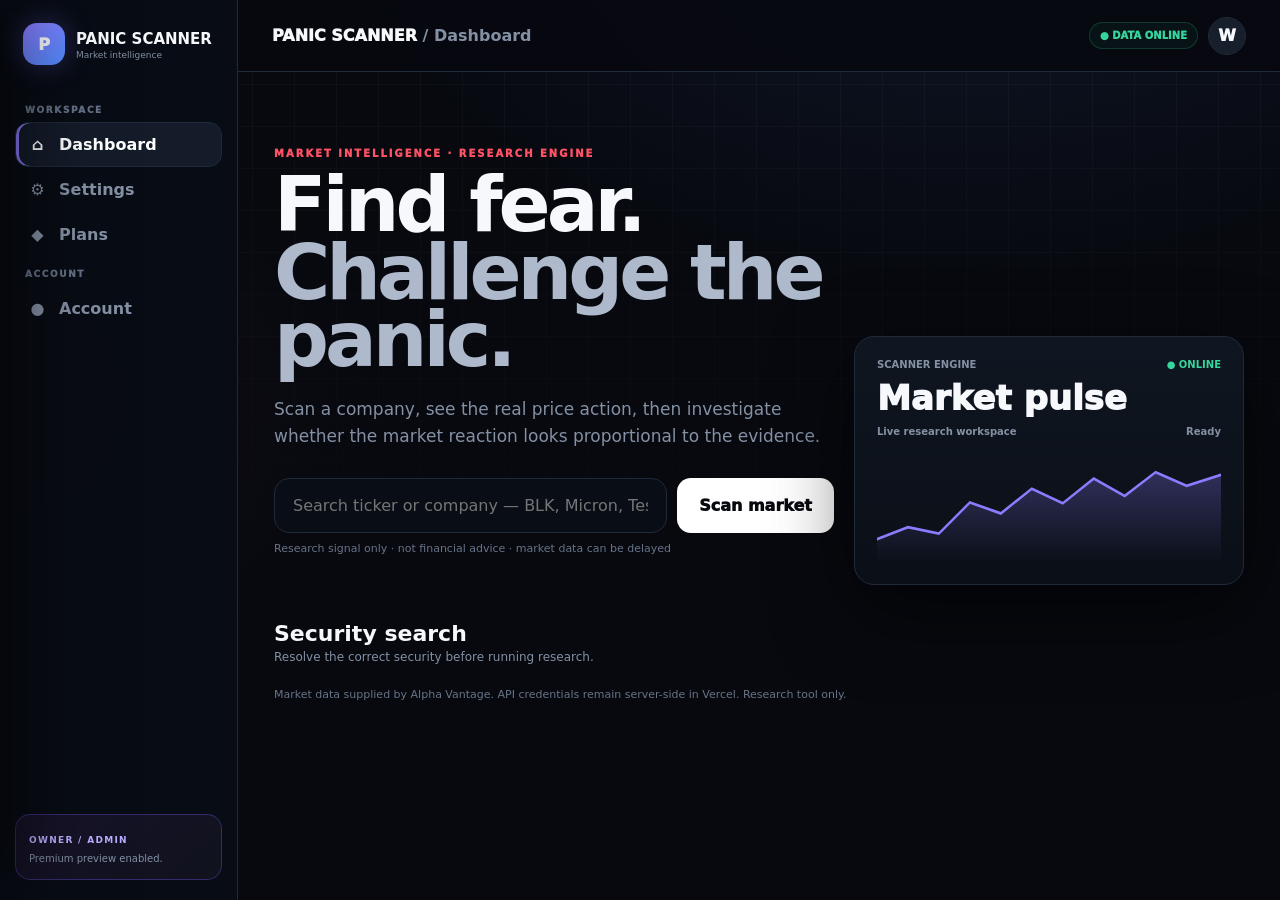
==== commit 82f1ec12: "Refine premium UX, clean stress map, and separate Elite market-reaction chart" ====
--- a/index.html
+++ b/index.html
@@ -1,42 +1,42 @@
 <!doctype html>
 <html lang="en">
 <head>
-<meta charset="utf-8"><meta name="viewport" content="width=device-width,initial-scale=1,viewport-fit=cover"><meta name="theme-color" content="#070a10">
+<meta charset="utf-8"><meta name="viewport" content="width=device-width,initial-scale=1,viewport-fit=cover"><meta name="theme-color" content="#07090f">
 <title>Panic Scanner — Market Intelligence</title>
 <style>
-:root{--bg:#070a10;--panel:#0d121b;--panel2:#111927;--line:#222c3b;--text:#f6f8fc;--muted:#8994a7;--purple:#8b7cff;--blue:#5d8dff;--green:#35d59d;--red:#ff5d6c;--yellow:#f4c45f;--shadow:0 24px 70px #0008;--r:20px}*{box-sizing:border-box}html{scroll-behavior:smooth}body{margin:0;background:radial-gradient(900px 600px at 75% -10%,#26365c55,transparent 65%),radial-gradient(700px 500px at -10% 50%,#5b203c22,transparent 60%),var(--bg);color:var(--text);font-family:Inter,system-ui,-apple-system,BlinkMacSystemFont,"Segoe UI",sans-serif}button,input,select{font:inherit}button{cursor:pointer}.app{min-height:100vh}.side{position:fixed;left:0;top:0;bottom:0;width:238px;background:#090e16ee;border-right:1px solid var(--line);backdrop-filter:blur(22px);z-index:50;padding:20px 15px;display:flex;flex-direction:column}.brand{display:flex;gap:11px;align-items:center;padding:3px 8px 28px}.logo{width:41px;height:41px;border-radius:13px;background:linear-gradient(145deg,var(--purple),var(--blue));display:grid;place-items:center;font-weight:1000;box-shadow:0 12px 35px #6e76ff44}.brand b{font-size:15px}.brand small{display:block;color:var(--muted);font-size:10px;margin-top:2px}.label{font-size:9px;color:#667186;font-weight:1000;letter-spacing:1.6px;padding:0 10px;margin:12px 0 7px}.nav{width:100%;border:1px solid transparent;background:transparent;color:var(--muted);padding:12px;border-radius:13px;display:flex;gap:12px;align-items:center;text-align:left;font-weight:850}.nav:hover,.nav.active{background:#141c2a;color:#fff;border-color:var(--line)}.nav i{font-style:normal;width:19px;text-align:center}.sidefoot{margin-top:auto}.owner{border:1px solid #765cff55;background:#17132a;padding:13px;border-radius:15px}.owner b{font-size:9px;color:#b9afff;letter-spacing:1.3px}.owner p{font-size:10px;color:var(--muted);line-height:1.4;margin:5px 0 0}.main{margin-left:238px;min-height:100vh}.top{height:72px;position:sticky;top:0;z-index:30;border-bottom:1px solid var(--line);background:#070a10df;backdrop-filter:blur(18px);display:flex;align-items:center;justify-content:space-between;padding:0 34px}.crumb{font-weight:950}.crumb span{color:var(--muted);font-weight:600}.online{font-size:10px;color:var(--green);border:1px solid #35d59d33;background:#35d59d0d;padding:7px 10px;border-radius:99px;font-weight:950}.avatar{width:38px;height:38px;border-radius:50%;display:grid;place-items:center;background:#171f2d;border:1px solid var(--line);font-weight:950}.topright{display:flex;gap:10px;align-items:center}.content{max-width:1480px;padding:34px 36px 90px}.hero{display:grid;grid-template-columns:minmax(0,1.35fr) 390px;gap:20px}.heroMain{padding:42px 0 30px}.eyebrow{font-size:10px;color:var(--red);font-weight:1000;letter-spacing:2px}.hero h1{font-size:clamp(52px,6vw,88px);line-height:.88;letter-spacing:-4px;margin:12px 0 22px}.hero h1 span{color:#aeb9cc}.lead{max-width:760px;color:var(--muted);font-size:17px;line-height:1.6}.search{display:flex;gap:10px;max-width:800px;margin-top:28px}.search input{flex:1;min-width:0;background:#0a0f17;border:1px solid var(--line);color:#fff;border-radius:15px;padding:17px 18px;outline:none}.search input:focus{border-color:#697bb0;box-shadow:0 0 0 4px #697bb022}.primary{border:0;border-radius:14px;background:#fff;color:#070a10;padding:0 22px;font-weight:1000}.micro{font-size:11px;color:#687488;margin-top:9px}.heroCard,.card{background:linear-gradient(180deg,#101722f5,#0b1018f5);border:1px solid var(--line);border-radius:var(--r);box-shadow:var(--shadow)}.heroCard{align-self:end;padding:22px}.tinyrow{display:flex;justify-content:space-between;color:var(--muted);font-size:10px;font-weight:900}.live{color:var(--green)}.heroNumber{font-size:34px;font-weight:1000;margin:8px 0}.miniChart{height:110px;margin-top:15px}.miniChart svg{width:100%;height:100%}.section{margin-top:36px}.sectionHead{display:flex;justify-content:space-between;align-items:end;margin-bottom:13px}.sectionHead h2{margin:0;font-size:22px}.sectionHead p{margin:4px 0 0;color:var(--muted);font-size:12px}.matches{padding:6px 20px}.match{display:flex;align-items:center;justify-content:space-between;gap:15px;padding:15px 2px;border-top:1px solid var(--line)}.match:first-child{border-top:0}.match b{font-size:16px}.match small{display:block;color:var(--muted);margin-top:4px}.outline{background:#151d29;color:#fff;border:1px solid var(--line);border-radius:11px;padding:10px 15px;font-weight:900}.loading{padding:22px;color:var(--muted)}.analysis{display:none}.analysisGrid{display:grid;grid-template-columns:minmax(0,.92fr) minmax(0,1.08fr);gap:18px}.analysisCard{padding:24px}.stockTop{display:flex;justify-content:space-between;gap:12px}.ticker{font-size:34px;font-weight:1000}.company{color:var(--muted);margin-top:3px}.price{text-align:right;font-size:30px;font-weight:1000}.move{text-align:right;font-weight:950;margin-top:4px}.green{color:var(--green)}.red{color:var(--red)}.scoreRow{display:flex;gap:18px;align-items:center;margin:27px 0 17px}.gauge{width:112px;height:112px;flex:0 0 112px;border-radius:50%;display:grid;place-items:center;background:conic-gradient(var(--scoreColor) var(--score),#242e3e 0);position:relative}.gauge:after{content:"";position:absolute;inset:9px;border-radius:50%;background:#0d131d}.gauge strong{position:relative;z-index:1;font-size:32px}.scoreText b{font-size:18px}.scoreText p{margin:5px 0 0;color:var(--muted);font-size:11px;line-height:1.45}.metrics{margin-top:15px}.metric{display:flex;justify-content:space-between;padding:12px 0;border-top:1px solid var(--line);font-size:13px}.metric span{color:var(--muted)}.chartCard{padding:20px}.chartTitle{display:flex;justify-content:space-between;align-items:center}.chartTitle h2{margin:0;font-size:18px}.chartTitle span{color:var(--muted);font-size:10px}.chartTools{display:flex;gap:6px;margin-top:13px}.chartTools button{border:1px solid var(--line);background:#111925;color:var(--muted);border-radius:9px;padding:6px 9px;font-size:10px;font-weight:900}.chartTools button.active{background:#1a2332;color:#fff;border-color:#53617a}.chartWrap{position:relative;height:330px;margin-top:8px;background:linear-gradient(180deg,#0c121b,#0a0f16);border:1px solid #1b2432;border-radius:15px;overflow:hidden}.stressBand{position:absolute;top:0;bottom:0;background:linear-gradient(180deg,#ff5d6c20,#ff5d6c08);border-left:1px solid #ff5d6c55;border-right:1px solid #ff5d6c22;pointer-events:none}.stressTag{position:absolute;top:8px;background:#32171d;color:#ff9ca5;border:1px solid #ff5d6c44;padding:5px 7px;border-radius:7px;font-size:8px;font-weight:1000;letter-spacing:.6px;z-index:2}.stockSvg{position:absolute;inset:0;width:100%;height:100%}.gridLine{stroke:#263043;stroke-width:1}.pricePath{fill:none;stroke:#8b7cff;stroke-width:3;stroke-linecap:round;stroke-linejoin:round;filter:drop-shadow(0 0 6px #8b7cff55)}.priceArea{fill:url(#area);opacity:.3}.point{fill:#8b7cff;stroke:#fff;stroke-width:1.5}.chartLegend{display:flex;gap:15px;margin-top:10px;color:var(--muted);font-size:9px}.dot{display:inline-block;width:8px;height:8px;border-radius:50%;margin-right:4px}.dot.purple{background:var(--purple)}.dot.red{background:var(--red)}.notice{font-size:11px;color:var(--muted);line-height:1.5;margin:12px 0 0}.investigateBar{display:flex;align-items:center;justify-content:space-between;gap:15px;margin-top:18px;padding:16px;border:1px solid #786cff55;background:linear-gradient(100deg,#16132a,#101622);border-radius:16px}.investigateBar b{display:block}.investigateBar span{color:var(--muted);font-size:10px}.investigateBtn{border:0;background:var(--purple);color:#fff;border-radius:11px;padding:12px 15px;font-weight:1000}.investigation{display:none;margin-top:20px}.investHead{padding:24px;background:linear-gradient(135deg,#15142b,#0c121c);border:1px solid #765cff55;border-radius:20px}.investKicker{font-size:9px;color:#b9afff;letter-spacing:1.7px;font-weight:1000}.investHead h2{font-size:30px;margin:8px 0 4px}.investHead p{color:var(--muted);font-size:12px}.steps{display:grid;grid-template-columns:repeat(6,1fr);gap:7px;margin-top:18px}.step{border:1px solid var(--line);border-radius:12px;padding:10px;background:#0e151f;min-height:72px}.step.done{border-color:#35d59d44}.step .num{font-size:8px;color:#758096;font-weight:1000}.step b{display:block;font-size:10px;margin-top:7px}.step small{display:block;color:var(--muted);font-size:8px;margin-top:4px}.researchGrid{display:grid;grid-template-columns:1fr 1fr;gap:14px;margin-top:14px}.researchCard{padding:19px}.researchCard h3{margin:0 0 12px;font-size:16px}.bars{display:grid;gap:9px}.barRow{display:grid;grid-template-columns:100px 1fr 38px;gap:8px;align-items:center;font-size:10px}.track{height:7px;background:#202a3a;border-radius:99px;overflow:hidden}.track i{display:block;height:100%;background:linear-gradient(90deg,var(--blue),var(--purple));border-radius:99px}.bullets{display:grid;gap:8px}.bullet{padding:10px;border:1px solid var(--line);border-radius:11px;background:#0e151f;color:#cbd2df;font-size:10px;line-height:1.45}.final{margin-top:14px;padding:20px;border-radius:17px;border:1px solid #35d59d44;background:linear-gradient(120deg,#0d1b19,#0c121a);display:grid;grid-template-columns:150px 1fr;gap:20px;align-items:center}.finalScore{font-size:48px;font-weight:1000;color:var(--green)}.final small{color:var(--muted)}.final h3{margin:0 0 5px}.final p{margin:0;color:#c9d0dc;font-size:11px;line-height:1.5}.drawerBack{position:fixed;inset:0;background:#0009;backdrop-filter:blur(4px);z-index:70;display:none}.drawerBack.show{display:block}.drawer{position:fixed;left:0;top:0;bottom:0;width:min(440px,94vw);background:#0a0f17;z-index:80;border-right:1px solid var(--line);transform:translateX(-105%);transition:.28s;overflow:auto;box-shadow:30px 0 90px #000b}.drawer.open{transform:translateX(0)}.drawerHead{height:72px;position:sticky;top:0;background:#0a0f17ee;backdrop-filter:blur(18px);display:flex;justify-content:space-between;align-items:center;padding:0 20px;border-bottom:1px solid var(--line);z-index:2}.close{width:38px;height:38px;border:1px solid var(--line);border-radius:11px;background:#141b27;color:#fff}.drawerBody{padding:20px}.profile{display:flex;gap:12px;align-items:center;padding:14px;border:1px solid var(--line);border-radius:16px;background:#101722}.profileIcon{width:45px;height:45px;border-radius:14px;background:linear-gradient(145deg,var(--purple),var(--blue));display:grid;place-items:center;font-weight:1000}.profile small{display:block;color:var(--muted);margin-top:3px}.drawerSection{margin-top:24px}.drawerSection h3{font-size:10px;letter-spacing:1.4px;color:#6e7a8f;text-transform:uppercase;margin:0 0 8px}.setting{display:flex;justify-content:space-between;align-items:center;gap:12px;padding:13px 0;border-top:1px solid var(--line)}.setting b{font-size:13px}.setting small{display:block;color:var(--muted);font-size:10px;margin-top:3px}.toggle{width:48px;height:28px;border:0;border-radius:99px;background:#343d4d;position:relative}.toggle:after{content:"";position:absolute;width:22px;height:22px;left:3px;top:3px;border-radius:50%;background:#fff;transition:.2s}.toggle.on{background:var(--green)}.toggle.on:after{left:23px}.plans{display:grid;gap:10px}.plan{padding:17px;border:1px solid var(--line);border-radius:16px;background:#0e151f}.plan.pro{border-color:#786cff66;box-shadow:0 0 0 1px #786cff15,0 18px 45px #786cff12}.plan.elite{border-color:#f4c45f66;background:linear-gradient(145deg,#17150f,#0e151f)}.planHead{display:flex;justify-content:space-between}.tag{font-size:8px;font-weight:1000;padding:5px 7px;border-radius:99px;background:#786cff22;color:#b9b1ff}.elite .tag{background:#f4c45f18;color:#f4c45f}.planPrice{font-size:27px;font-weight:1000;margin-top:7px}.planPrice span{font-size:10px;color:var(--muted);font-weight:600}.plan ul{padding-left:17px;color:var(--muted);font-size:10px;line-height:1.75}.plan button{width:100%;border:0;border-radius:10px;padding:11px;font-weight:1000;background:#fff;color:#070a10}.plan.pro button{background:var(--purple);color:#fff}.plan.elite button{background:var(--yellow);color:#15120a}.compare{border:1px solid var(--line);border-radius:15px;overflow:hidden;margin-top:12px}.cmp{display:grid;grid-template-columns:1.5fr .7fr .7fr .7fr;padding:9px 10px;border-top:1px solid var(--line);font-size:9px}.cmp:first-child{border-top:0;background:#151d2a;font-weight:900}.yes{color:var(--green);font-weight:1000}.admin{padding:15px;border-radius:15px;border:1px solid #765cff66;background:#17132a}.admin strong{font-size:9px;color:#b9afff;letter-spacing:1.5px}.admin p{font-size:10px;color:var(--muted);line-height:1.45}.promo{display:flex;gap:7px}.promo input{flex:1;background:#101722;border:1px solid var(--line);color:#fff;border-radius:10px;padding:10px}.promo button{border:0;background:#fff;border-radius:10px;padding:10px;font-weight:950}.mobileNav{display:none}.toast{position:fixed;left:50%;bottom:22px;transform:translate(-50%,25px);opacity:0;background:#171e2a;border:1px solid #344054;padding:12px 16px;border-radius:12px;z-index:100;font-weight:800;transition:.2s}.toast.show{opacity:1;transform:translate(-50%,0)}
-@media(max-width:1050px){.side{width:76px}.brand b,.brand small,.label,.nav span,.owner{display:none}.brand{justify-content:center}.nav{justify-content:center}.main{margin-left:76px}.hero{grid-template-columns:1fr}.heroCard{display:none}.analysisGrid{grid-template-columns:1fr}.steps{grid-template-columns:repeat(3,1fr)}}
-@media(max-width:650px){.side{display:none}.main{margin-left:0;padding-bottom:76px}.top{height:64px;padding:0 14px}.crumb{font-size:13px}.crumb span,.online{display:none}.content{padding:18px 13px 35px}.heroMain{padding:28px 2px 18px}.hero h1{font-size:49px;letter-spacing:-3px}.lead{font-size:15px}.search{flex-direction:column}.search button{height:50px}.match{padding:13px 0}.ticker{font-size:28px}.price{font-size:23px}.analysisCard,.chartCard{padding:17px}.scoreRow{gap:13px}.gauge{width:94px;height:94px;flex-basis:94px}.gauge strong{font-size:27px}.chartWrap{height:265px}.steps{grid-template-columns:repeat(2,1fr)}.researchGrid{grid-template-columns:1fr}.final{grid-template-columns:1fr}.mobileNav{position:fixed;display:flex;left:9px;right:9px;bottom:9px;height:62px;background:#0c121cef;border:1px solid var(--line);border-radius:18px;z-index:60;backdrop-filter:blur(20px);box-shadow:0 20px 60px #000a}.mobileNav button{flex:1;border:0;background:transparent;color:var(--muted);font-size:19px}.mobileNav button.active{color:#fff}.mobileNav small{display:block;font-size:8px;font-weight:900;margin-top:2px}.investigateBar{align-items:flex-start;flex-direction:column}.investigateBtn{width:100%}}
+:root{--bg:#07090f;--panel:#0d121b;--panel2:#111827;--line:#202a39;--text:#f6f8fc;--muted:#8490a4;--purple:#8b7cff;--blue:#4f8cff;--cyan:#42d9ff;--green:#35d59d;--red:#ff5266;--yellow:#f5c85c;--r:20px;--glow:0 0 35px #765cff22;--shadow:0 25px 80px #0009}*{box-sizing:border-box}html{scroll-behavior:smooth}body{margin:0;background:radial-gradient(1000px 600px at 75% -10%,#263a6b44,transparent 62%),radial-gradient(800px 500px at -10% 45%,#63223d22,transparent 65%),var(--bg);color:var(--text);font-family:Inter,ui-sans-serif,system-ui,-apple-system,BlinkMacSystemFont,"Segoe UI",sans-serif}button,input,select{font:inherit}button{cursor:pointer}body:before{content:"";position:fixed;inset:0;pointer-events:none;opacity:.035;background-image:linear-gradient(#fff 1px,transparent 1px),linear-gradient(90deg,#fff 1px,transparent 1px);background-size:42px 42px;mask-image:linear-gradient(to bottom,#000,transparent 75%);z-index:-1}
+.side{position:fixed;left:0;top:0;bottom:0;width:238px;background:#090d15ed;border-right:1px solid var(--line);backdrop-filter:blur(24px);z-index:50;padding:20px 15px;display:flex;flex-direction:column}.brand{display:flex;align-items:center;gap:11px;padding:3px 8px 28px}.logo{width:42px;height:42px;border-radius:14px;background:linear-gradient(145deg,var(--purple),var(--blue));display:grid;place-items:center;font-weight:1000;box-shadow:0 0 28px #716dff55}.brand b{font-size:15px}.brand small{display:block;color:var(--muted);font-size:9px;margin-top:2px}.label{font-size:9px;color:#657187;font-weight:1000;letter-spacing:1.6px;padding:0 10px;margin:12px 0 7px}.nav{width:100%;border:1px solid transparent;background:transparent;color:var(--muted);padding:12px;border-radius:13px;display:flex;gap:12px;align-items:center;text-align:left;font-weight:850}.nav:hover,.nav.active{background:#141c2a;color:#fff;border-color:var(--line);box-shadow:inset 3px 0 0 var(--purple)}.nav i{font-style:normal;width:19px;text-align:center}.sidefoot{margin-top:auto}.owner{border:1px solid #765cff55;background:linear-gradient(145deg,#17132a,#10121d);padding:13px;border-radius:15px}.owner b{font-size:9px;color:#b9afff;letter-spacing:1.3px}.owner p{font-size:10px;color:var(--muted);line-height:1.4;margin:5px 0 0}.main{margin-left:238px;min-height:100vh}.top{height:72px;position:sticky;top:0;z-index:30;border-bottom:1px solid var(--line);background:#07090fdf;backdrop-filter:blur(20px);display:flex;align-items:center;justify-content:space-between;padding:0 34px}.crumb{font-weight:950}.crumb span{color:var(--muted);font-weight:600}.topright{display:flex;gap:10px;align-items:center}.online{font-size:10px;color:var(--green);border:1px solid #35d59d33;background:#35d59d0d;padding:7px 10px;border-radius:99px;font-weight:950}.avatar{width:38px;height:38px;border-radius:50%;display:grid;place-items:center;background:#171f2d;border:1px solid var(--line);font-weight:950}.content{max-width:1480px;padding:34px 36px 90px}.hero{display:grid;grid-template-columns:minmax(0,1.35fr) 390px;gap:20px}.heroMain{padding:42px 0 30px}.eyebrow{font-size:10px;color:var(--red);font-weight:1000;letter-spacing:2px}.hero h1{font-size:clamp(52px,6vw,88px);line-height:.88;letter-spacing:-4px;margin:12px 0 22px}.hero h1 span{color:#aeb9cc}.lead{max-width:760px;color:var(--muted);font-size:17px;line-height:1.6}.search{display:flex;gap:10px;max-width:800px;margin-top:28px}.search input{flex:1;min-width:0;background:#090e16;border:1px solid var(--line);color:#fff;border-radius:15px;padding:17px 18px;outline:none}.search input:focus{border-color:#6e80b8;box-shadow:0 0 0 4px #697bb022}.primary{border:0;border-radius:14px;background:#fff;color:#07090f;padding:0 22px;font-weight:1000}.micro{font-size:11px;color:#687488;margin-top:9px}.heroCard,.card{background:linear-gradient(180deg,#101722f5,#0b1018f5);border:1px solid var(--line);border-radius:var(--r);box-shadow:var(--shadow)}.heroCard{align-self:end;padding:22px}.tinyrow{display:flex;justify-content:space-between;color:var(--muted);font-size:10px;font-weight:900}.live{color:var(--green)}.heroNumber{font-size:34px;font-weight:1000;margin:8px 0}.miniChart{height:110px;margin-top:15px}.miniChart svg{width:100%;height:100%}.section{margin-top:36px}.sectionHead{display:flex;justify-content:space-between;align-items:end;margin-bottom:13px}.sectionHead h2{margin:0;font-size:22px}.sectionHead p{margin:4px 0 0;color:var(--muted);font-size:12px}.matches{padding:6px 20px}.match{display:flex;align-items:center;justify-content:space-between;gap:15px;padding:15px 2px;border-top:1px solid var(--line)}.match:first-child{border-top:0}.match b{font-size:16px}.match small{display:block;color:var(--muted);margin-top:4px}.outline{background:#151d29;color:#fff;border:1px solid var(--line);border-radius:11px;padding:10px 15px;font-weight:900}.outline:hover{border-color:#5c6b85;background:#192234}.loading{padding:22px;color:var(--muted)}.analysis{display:none}.analysisGrid{display:grid;grid-template-columns:minmax(0,.8fr) minmax(0,1.2fr);gap:18px}.analysisCard{padding:24px}.stockTop{display:flex;justify-content:space-between;gap:12px}.ticker{font-size:34px;font-weight:1000}.company{color:var(--muted);margin-top:3px}.price{text-align:right;font-size:30px;font-weight:1000}.move{text-align:right;font-weight:950;margin-top:4px}.green{color:var(--green)}.red{color:var(--red)}.scoreRow{display:flex;gap:18px;align-items:center;margin:27px 0 17px}.gauge{width:112px;height:112px;flex:0 0 112px;border-radius:50%;display:grid;place-items:center;background:conic-gradient(var(--scoreColor) var(--score),#242e3e 0);position:relative;box-shadow:0 0 35px #8b7cff18}.gauge:after{content:"";position:absolute;inset:9px;border-radius:50%;background:#0d131d}.gauge strong{position:relative;z-index:1;font-size:32px}.scoreText b{font-size:18px}.scoreText p{margin:5px 0 0;color:var(--muted);font-size:11px;line-height:1.45}.metrics{margin-top:15px}.metric{display:flex;justify-content:space-between;padding:12px 0;border-top:1px solid var(--line);font-size:13px}.metric span{color:var(--muted)}
+.chartCard{padding:20px}.chartTitle{display:flex;justify-content:space-between;align-items:center}.chartTitle h2{margin:0;font-size:18px}.chartTitle span{color:var(--muted);font-size:10px}.chartTools{display:flex;gap:6px;margin-top:13px}.chartTools button{border:1px solid var(--line);background:#111925;color:var(--muted);border-radius:9px;padding:6px 9px;font-size:10px;font-weight:900}.chartTools button.active{background:#1a2332;color:#fff;border-color:#53617a}.chartWrap{position:relative;height:330px;margin-top:8px;background:linear-gradient(180deg,#0b111a,#090e15);border:1px solid #1b2432;border-radius:15px;overflow:hidden}.chartSvg{position:absolute;inset:0;width:100%;height:100%}.gridLine{stroke:#263043;stroke-width:1}.pricePath{fill:none;stroke:#8b7cff;stroke-width:3;stroke-linecap:round;stroke-linejoin:round;filter:drop-shadow(0 0 6px #8b7cff55)}.priceArea{fill:url(#area);opacity:.28}.chartAxis{fill:#657187;font-size:9px}.tooltip{position:absolute;display:none;background:#111925eF;border:1px solid #354258;padding:8px 10px;border-radius:9px;font-size:9px;pointer-events:none;z-index:4;box-shadow:0 10px 35px #0008}.notice{font-size:11px;color:var(--muted);line-height:1.5;margin:12px 0 0}.investigateBar{display:flex;align-items:center;justify-content:space-between;gap:15px;margin-top:18px;padding:16px;border:1px solid #786cff55;background:linear-gradient(100deg,#16132a,#101622);border-radius:16px}.investigateBar b{display:block}.investigateBar span{color:var(--muted);font-size:10px}.investigateBtn{border:0;background:var(--purple);color:#fff;border-radius:11px;padding:12px 15px;font-weight:1000;box-shadow:0 0 25px #786cff33}.investigation{display:none;margin-top:20px}.investHead{padding:24px;background:linear-gradient(135deg,#15142b,#0c121c);border:1px solid #765cff55;border-radius:20px}.investKicker{font-size:9px;color:#b9afff;letter-spacing:1.7px;font-weight:1000}.investHead h2{font-size:30px;margin:8px 0 4px}.investHead p{color:var(--muted);font-size:12px}.steps{display:grid;grid-template-columns:repeat(6,1fr);gap:7px;margin-top:18px}.step{border:1px solid var(--line);border-radius:12px;padding:10px;background:#0e151f;min-height:72px}.step.done{border-color:#35d59d44;box-shadow:inset 0 0 20px #35d59d08}.step .num{font-size:8px;color:#758096;font-weight:1000}.step b{display:block;font-size:10px;margin-top:7px}.step small{display:block;color:var(--muted);font-size:8px;margin-top:4px}.researchGrid{display:grid;grid-template-columns:1fr 1fr;gap:14px;margin-top:14px}.researchCard{padding:19px}.researchCard h3{margin:0 0 12px;font-size:16px}.bars{display:grid;gap:9px}.barRow{display:grid;grid-template-columns:100px 1fr 38px;gap:8px;align-items:center;font-size:10px}.track{height:7px;background:#202a3a;border-radius:99px;overflow:hidden}.track i{display:block;height:100%;background:linear-gradient(90deg,var(--blue),var(--purple));border-radius:99px}.bullets{display:grid;gap:8px}.bullet{padding:10px;border:1px solid var(--line);border-radius:11px;background:#0e151f;color:#cbd2df;font-size:10px;line-height:1.45}.final{margin-top:14px;padding:20px;border-radius:17px;border:1px solid #35d59d44;background:linear-gradient(120deg,#0d1b19,#0c121a);display:grid;grid-template-columns:150px 1fr;gap:20px;align-items:center}.finalScore{font-size:48px;font-weight:1000;color:var(--green)}.final small{color:var(--muted)}.final h3{margin:0 0 5px}.final p{margin:0;color:#c9d0dc;font-size:11px;line-height:1.5}.eliteMap{margin-top:14px;padding:20px;border:1px solid #f4c45f55;background:linear-gradient(145deg,#17150f,#0d1219);border-radius:20px}.eliteHead{display:flex;justify-content:space-between;align-items:end;gap:15px}.eliteHead h3{margin:0;font-size:20px}.eliteHead p{margin:4px 0 0;color:var(--muted);font-size:10px}.eliteBadge{color:#f4c45f;border:1px solid #f4c45f44;background:#f4c45f0d;border-radius:99px;padding:6px 9px;font-size:8px;font-weight:1000}.eliteChart{height:390px;margin-top:13px;position:relative;background:#090d14;border:1px solid #252b37;border-radius:16px;overflow:hidden}.eliteSvg{position:absolute;inset:0;width:100%;height:100%}.stressZone{fill:#ff52661c;stroke:#ff526666;stroke-width:1}.stressLine{stroke:#ff5266;stroke-width:1.5;stroke-dasharray:5 5}.recoveryLine{stroke:#35d59d;stroke-width:1.5;stroke-dasharray:5 5}.eliteLabel{font-size:9px;font-weight:1000;letter-spacing:.5px}.eliteLegend{display:flex;gap:15px;margin-top:10px;color:var(--muted);font-size:9px}.legendDot{width:8px;height:8px;border-radius:50%;display:inline-block;margin-right:4px}.cleanStress{color:#ff8794}.cleanRecovery{color:#58e3b2}.eliteInsight{margin-top:12px;padding:12px;border:1px solid #35d59d33;background:#35d59d08;border-radius:12px;font-size:10px;line-height:1.5;color:#cbd3df}.eliteInsight b{color:#58e3b2}.drawerBack{position:fixed;inset:0;background:#0009;backdrop-filter:blur(4px);z-index:70;display:none}.drawerBack.show{display:block}.drawer{position:fixed;left:0;top:0;bottom:0;width:min(440px,94vw);background:#0a0f17;z-index:80;border-right:1px solid var(--line);transform:translateX(-105%);transition:.28s;overflow:auto;box-shadow:30px 0 90px #000b}.drawer.open{transform:translateX(0)}.drawerHead{height:72px;position:sticky;top:0;background:#0a0f17ee;backdrop-filter:blur(18px);display:flex;justify-content:space-between;align-items:center;padding:0 20px;border-bottom:1px solid var(--line);z-index:2}.close{width:38px;height:38px;border:1px solid var(--line);border-radius:11px;background:#141b27;color:#fff}.drawerBody{padding:20px}.profile{display:flex;gap:12px;align-items:center;padding:14px;border:1px solid var(--line);border-radius:16px;background:#101722}.profileIcon{width:45px;height:45px;border-radius:14px;background:linear-gradient(145deg,var(--purple),var(--blue));display:grid;place-items:center;font-weight:1000}.profile small{display:block;color:var(--muted);margin-top:3px}.drawerSection{margin-top:24px}.drawerSection h3{font-size:10px;letter-spacing:1.4px;color:#6e7a8f;text-transform:uppercase;margin:0 0 8px}.setting{display:flex;justify-content:space-between;align-items:center;gap:12px;padding:13px 0;border-top:1px solid var(--line)}.setting b{font-size:13px}.setting small{display:block;color:var(--muted);font-size:10px;margin-top:3px}.toggle{width:48px;height:28px;border:0;border-radius:99px;background:#343d4d;position:relative}.toggle:after{content:"";position:absolute;width:22px;height:22px;left:3px;top:3px;border-radius:50%;background:#fff;transition:.2s}.toggle.on{background:var(--green)}.toggle.on:after{left:23px}.plans{display:grid;gap:10px}.plan{padding:17px;border:1px solid var(--line);border-radius:16px;background:#0e151f}.plan.pro{border-color:#786cff66;box-shadow:0 0 0 1px #786cff15,0 18px 45px #786cff12}.plan.elite{border-color:#f4c45f66;background:linear-gradient(145deg,#17150f,#0e151f)}.planHead{display:flex;justify-content:space-between}.tag{font-size:8px;font-weight:1000;padding:5px 7px;border-radius:99px;background:#786cff22;color:#b9b1ff}.elite .tag{background:#f4c45f18;color:#f4c45f}.planPrice{font-size:27px;font-weight:1000;margin-top:7px}.planPrice span{font-size:10px;color:var(--muted);font-weight:600}.plan ul{padding-left:17px;color:var(--muted);font-size:10px;line-height:1.75}.plan button{width:100%;border:0;border-radius:10px;padding:11px;font-weight:1000;background:#fff;color:#070a10}.plan.pro button{background:var(--purple);color:#fff}.plan.elite button{background:var(--yellow);color:#15120a}.compare{border:1px solid var(--line);border-radius:16px;overflow:hidden;margin-top:12px}.compareRow{display:grid;grid-template-columns:1.35fr .8fr .8fr .8fr;gap:5px;padding:10px 11px;border-top:1px solid var(--line);font-size:9px}.compareRow:first-child{border-top:0;background:#151d2a;font-weight:900}.check{color:var(--green);font-weight:1000}.admin{border:1px solid #765cff66;background:#17132a;border-radius:16px;padding:15px}.adminLabel{font-size:9px;color:#b9afff;font-weight:1000;letter-spacing:1.5px}.admin p{font-size:10px;color:var(--muted);line-height:1.45}.promo{display:flex;gap:7px}.promo input{flex:1;background:#101722;border:1px solid var(--line);color:#fff;border-radius:10px;padding:10px}.promo button{border:0;background:#fff;color:#080b10;border-radius:10px;padding:10px 13px;font-weight:950}.toast{position:fixed;left:50%;bottom:22px;transform:translate(-50%,30px);opacity:0;background:#171e2a;border:1px solid #344054;color:#fff;padding:12px 16px;border-radius:13px;font-weight:800;z-index:100;transition:.2s}.toast.show{opacity:1;transform:translate(-50%,0)}.mobileNav{display:none}
+@media(max-width:1000px){.side{width:78px}.brand b,.brand small,.label,.nav span,.owner{display:none}.brand{justify-content:center}.nav{justify-content:center;padding:12px}.main{margin-left:78px}.hero{grid-template-columns:1fr}.heroCard{display:none}.analysisGrid{grid-template-columns:1fr}.steps{grid-template-columns:repeat(3,1fr)}}
+@media(max-width:650px){.side{display:none}.main{margin-left:0;padding-bottom:76px}.top{height:64px;padding:0 15px}.crumb{font-size:13px}.crumb span,.online{display:none}.content{padding:18px 13px 30px}.heroMain{padding:28px 2px 18px}.hero h1{font-size:48px;letter-spacing:-3px}.lead{font-size:15px}.search{flex-direction:column;margin-top:22px}.search .primary{height:50px}.sectionHead{margin-top:28px}.matches{padding:5px 14px}.match{padding:14px 0}.analysisCard,.chartCard{padding:18px}.ticker{font-size:28px}.price{font-size:24px}.scoreRow{gap:14px}.gauge{width:96px;height:96px;flex-basis:96px}.gauge strong{font-size:27px}.chartWrap{height:250px}.eliteChart{height:300px}.steps{grid-template-columns:repeat(2,1fr)}.researchGrid{grid-template-columns:1fr}.final{grid-template-columns:1fr}.finalScore{font-size:40px}.mobileNav{position:fixed;display:flex;left:10px;right:10px;bottom:10px;height:62px;background:#0c121ceF;border:1px solid var(--line);border-radius:19px;z-index:60;backdrop-filter:blur(20px);box-shadow:0 20px 60px #000a}.mobileNav button{flex:1;border:0;background:transparent;color:var(--muted);font-size:20px}.mobileNav button.active{color:#fff}.mobileNav small{display:block;font-size:8px;font-weight:900;margin-top:2px}.drawer{width:min(430px,94vw)}}
 </style>
 </head>
 <body>
-<div class="app">
-<aside class="side"><div class="brand"><div class="logo">P</div><div><b>PANIC SCANNER</b><small>Market intelligence</small></div></div><div class="label">WORKSPACE</div><button class="nav active" onclick="topPage()"><i>⌂</i><span>Dashboard</span></button><button class="nav" onclick="openDrawer('preferences')"><i>⚙</i><span>Settings</span></button><button class="nav" onclick="openDrawer('plans')"><i>◆</i><span>Plans</span></button><div class="label">ACCOUNT</div><button class="nav" onclick="openDrawer('account')"><i>●</i><span>Account</span></button><div class="sidefoot"><div class="owner"><b>OWNER / ADMIN</b><p>Premium preview enabled for your owner account.</p></div></div></aside>
-<main class="main"><header class="top"><div class="crumb">PANIC SCANNER <span>/ Research desk</span></div><div class="topright"><span class="online">● DATA ONLINE</span><div class="avatar">W</div></div></header>
-<div class="content">
-<section class="hero"><div class="heroMain"><div class="eyebrow">MARKET INTELLIGENCE · RESEARCH ENGINE</div><h1>Find fear.<br><span>Challenge the panic.</span></h1><p class="lead">Scan a stock, see the actual move, then investigate what changed. Panic Scanner is designed to separate market stress from genuine deterioration.</p><div class="search"><input id="q" placeholder="Search ticker or company — MU, BLK, Tesla…" maxlength="40"><button class="primary" onclick="searchStocks()">Search market</button></div><div class="micro">Research signal only · not financial advice · market data may be delayed</div></div><aside class="heroCard"><div class="tinyrow"><span>RESEARCH ENGINE</span><span class="live">● ONLINE</span></div><div class="heroNumber">SCAN → INVESTIGATE</div><div class="tinyrow"><span>Stress detection</span><span>Ready</span></div><div class="miniChart"><svg viewBox="0 0 500 120" preserveAspectRatio="none"><defs><linearGradient id="mini" x1="0" y1="0" x2="0" y2="1"><stop stop-color="#8b7cff"/><stop offset="1" stop-color="#8b7cff" stop-opacity="0"/></linearGradient></defs><path d="M0 98L50 85L90 90L135 58L180 72L220 40L260 58L300 34L350 52L390 24L440 42L500 18L500 120L0 120Z" fill="url(#mini)" opacity=".3"/><path d="M0 98L50 85L90 90L135 58L180 72L220 40L260 58L300 34L350 52L390 24L440 42L500 18" fill="none" stroke="#8b7cff" stroke-width="3" stroke-linecap="round"/></svg></div></aside></section>
-<section class="section"><div class="sectionHead"><div><h2>Market scan</h2><p>Resolve the security first. Then inspect the actual price action.</p></div></div><div class="card matches" id="matchesCard" style="display:none"><div id="matches"></div></div><div class="card loading" id="loading" style="display:none">Loading real market data…</div></section>
-<section class="analysis" id="analysis"><div class="analysisGrid"><section class="card analysisCard"><div class="stockTop"><div><div class="ticker" id="ticker"></div><div class="company" id="company"></div></div><div><div class="price" id="price"></div><div class="move" id="move"></div></div></div><div class="scoreRow"><div class="gauge" id="gauge"><strong id="score">0</strong></div><div class="scoreText"><b id="verdict">—</b><p>Overreaction heuristic. Higher means stronger evidence of market stress, not a guaranteed opportunity.</p></div></div><div class="metrics"><div class="metric"><span>RSI (14)</span><b id="rsi">—</b></div><div class="metric"><span>20-day SMA</span><b id="sma20">—</b></div><div class="metric"><span>50-day SMA</span><b id="sma50">—</b></div><div class="metric"><span>20-day drawdown</span><b id="dd">—</b></div><div class="metric"><span>Volume</span><b id="volume">—</b></div></div><div class="investigateBar"><div><b>Challenge the panic</b><span>Run the research workflow across technicals, fundamentals, catalysts and risk.</span></div><button class="investigateBtn" onclick="investigate()">🔎 Investigate</button></div></section>
-<section class="card chartCard"><div class="chartTitle"><h2>Actual price action</h2><span id="chartStatus">Daily · 60 sessions</span></div><div class="chartTools"><button class="active" onclick="setRange(60,this)">3M</button><button onclick="setRange(40,this)">2M</button><button onclick="setRange(20,this)">1M</button><button onclick="refreshChart()">↻</button></div><div class="chartWrap" id="chartWrap"><div id="stressBands"></div><div id="stressTags"></div><svg class="stockSvg" id="stockSvg" viewBox="0 0 1000 420" preserveAspectRatio="none"><defs><linearGradient id="area" x1="0" y1="0" x2="0" y2="1"><stop stop-color="#8b7cff"/><stop offset="1" stop-color="#8b7cff" stop-opacity="0"/></linearGradient></defs><g id="grid"></g><path id="areaPath" class="priceArea" d=""></path><path id="pricePath" class="pricePath" d=""></path><g id="points"></g></svg></div><div class="chartLegend"><span><i class="dot purple"></i>Price</span><span><i class="dot red"></i>Detected stress zone</span></div><p class="notice">Stress zones are highlighted when the observed price path shows unusually sharp downside movement or a deep local drawdown. They are evidence markers, not predictions.</p></section></div>
-<div class="investigation" id="investigation"><div class="investHead"><div class="investKicker">PRO / ELITE RESEARCH WORKFLOW</div><h2 id="investTitle">Investigation</h2><p id="investSubtitle">Evidence is assembled in stages so the conclusion can be challenged.</p><div class="steps" id="steps"></div></div><div class="researchGrid"><section class="card researchCard"><h3>Signal map</h3><div class="bars"><div class="barRow"><span>Market stress</span><div class="track"><i id="barStress" style="width:0"></i></div><b id="vStress">—</b></div><div class="barRow"><span>Fundamental quality</span><div class="track"><i id="barQuality" style="width:0"></i></div><b id="vQuality">—</b></div><div class="barRow"><span>News pressure</span><div class="track"><i id="barNews" style="width:0"></i></div><b id="vNews">—</b></div></div></section><section class="card researchCard"><h3>What changed?</h3><div class="bullets" id="changed"></div></section></div><div class="researchGrid"><section class="card researchCard"><h3>🐂 Bull case</h3><div class="bullets" id="bull"></div></section><section class="card researchCard"><h3>🐻 Bear case</h3><div class="bullets" id="bear"></div></section></div><div class="final"><div><div class="finalScore" id="finalScore">—</div><small>Research resilience</small></div><div><h3 id="finalTitle">Final conclusion</h3><p id="finalText">—</p></div></div></div></section>
-<div class="foot">Market data supplied by Alpha Vantage. Historical daily data is used for the scanner and stress map; intraday/realtime entitlements depend on the data provider. Research only, not financial advice.</div>
-</div></main>
-<nav class="mobileNav"><button class="active" onclick="topPage()">⌂<small>Home</small></button><button onclick="openDrawer('preferences')">⚙<small>Settings</small></button><button onclick="openDrawer('plans')">◆<small>Plans</small></button><button onclick="openDrawer('account')">●<small>Account</small></button></nav>
-<div class="drawerBack" id="drawerBack" onclick="closeDrawer()"></div><aside class="drawer" id="drawer"><div class="drawerHead"><b>Workspace</b><button class="close" onclick="closeDrawer()">✕</button></div><div class="drawerBody"><section id="account" class="drawerSection" style="margin-top:0"><div class="profile"><div class="profileIcon">W</div><div><b>Owner account</b><small>Administrator · Panic Scanner</small></div></div></section><section id="preferences" class="drawerSection"><h3>Settings</h3><div class="setting"><div><b>Dark mode</b><small>Premium dark research interface.</small></div><button class="toggle on"></button></div><div class="setting"><div><b>Sound</b><small>Scanner and interface sounds.</small></div><button class="toggle" onclick="this.classList.toggle('on')"></button></div><div class="setting"><div><b>Compact mode</b><small>Denser research cards.</small></div><button class="toggle" onclick="this.classList.toggle('on')"></button></div></section><section id="plans" class="drawerSection"><h3>Membership</h3><div class="plans"><div class="plan"><div class="planHead"><b>Standard</b><span class="tag">FREE</span></div><div class="planPrice">$0 <span>/ month</span></div><ul><li>Core stock scanner</li><li>Panic score + RSI/SMA</li><li>Actual price chart</li><li>Basic stress markers</li></ul><button>Use Standard</button></div><div class="plan pro"><div class="planHead"><b>Pro</b><span class="tag">RECOMMENDED</span></div><div class="planPrice">$9.99 <span>/ month</span></div><ul><li>Everything in Standard</li><li>Full Investigation workflow</li><li>Fundamentals + catalysts</li><li>Bull / bear research</li><li>Watchlists and saved research</li></ul><button onclick="toast('Pro preview opened')">Start Pro</button></div><div class="plan elite"><div class="planHead"><b>Elite</b><span class="tag">FULL DESK</span></div><div class="planPrice">$24.99 <span>/ month</span></div><ul><li>Everything in Pro</li><li>Deep financial research</li><li>Extended news evidence</li><li>Stress-map research chart</li><li>Scenario & recovery planning</li><li>Priority research tools</li></ul><button onclick="toast('Elite preview opened')">Start Elite</button></div></div><div class="compare"><div class="cmp"><span>Capability</span><span>Std</span><span>Pro</span><span>Elite</span></div><div class="cmp"><span>Scan</span><span class="yes">✓</span><span class="yes">✓</span><span class="yes">✓</span></div><div class="cmp"><span>Investigation</span><span>—</span><span class="yes">✓</span><span class="yes">✓</span></div><div class="cmp"><span>Fundamentals</span><span>Core</span><span class="yes">✓</span><span class="yes">✓</span></div><div class="cmp"><span>Stress map</span><span>Basic</span><span>—</span><span class="yes">✓</span></div><div class="cmp"><span>Deep research</span><span>—</span><span>—</span><span class="yes">✓</span></div></div></section><section class="drawerSection"><h3>Owner / Admin</h3><div class="admin"><strong>ADMIN ACCESS</strong><p>Owner preview is enabled for testing premium experiences. Real payment and admin authorization must be server-side before public launch.</p></div></section><section class="drawerSection"><h3>Promo / Access</h3><div class="promo"><input placeholder="Promo code"><button onclick="toast('Code checked')">Redeem</button></div></section></div></aside><div class="toast" id="toast"></div>
+<aside class="side"><div class="brand"><div class="logo">P</div><div><b>PANIC SCANNER</b><small>Market intelligence</small></div></div><div class="label">WORKSPACE</div><button class="nav active" onclick="goTop()"><i>⌂</i><span>Dashboard</span></button><button class="nav" onclick="openDrawer('preferences')"><i>⚙</i><span>Settings</span></button><button class="nav" onclick="openDrawer('plans')"><i>◆</i><span>Plans</span></button><div class="label">ACCOUNT</div><button class="nav" onclick="openDrawer('account')"><i>●</i><span>Account</span></button><div class="sidefoot"><div class="owner"><b>OWNER / ADMIN</b><p>Premium preview enabled.</p></div></div></aside>
+<main class="main"><header class="top"><div class="crumb">PANIC SCANNER <span>/ Dashboard</span></div><div class="topright"><span class="online">● DATA ONLINE</span><div class="avatar">W</div></div></header><div class="content">
+<section class="hero"><div class="heroMain"><div class="eyebrow">MARKET INTELLIGENCE · RESEARCH ENGINE</div><h1>Find fear.<br><span>Challenge the panic.</span></h1><p class="lead">Scan a company, see the real price action, then investigate whether the market reaction looks proportional to the evidence.</p><div class="search"><input id="q" placeholder="Search ticker or company — BLK, Micron, Tesla…" maxlength="40"><button class="primary" onclick="searchStocks()">Scan market</button></div><div class="micro">Research signal only · not financial advice · market data can be delayed</div></div><aside class="heroCard"><div class="tinyrow"><span>SCANNER ENGINE</span><span class="live">● ONLINE</span></div><div class="heroNumber">Market pulse</div><div class="tinyrow"><span>Live research workspace</span><span>Ready</span></div><div class="miniChart"><svg viewBox="0 0 500 120" preserveAspectRatio="none"><defs><linearGradient id="mini" x1="0" y1="0" x2="0" y2="1"><stop offset="0" stop-color="#8b7cff"/><stop offset="1" stop-color="#8b7cff" stop-opacity="0"/></linearGradient></defs><path d="M0 95 L45 82 L90 89 L135 55 L180 67 L225 40 L270 56 L315 29 L360 48 L405 22 L450 37 L500 25 L500 120 L0 120Z" fill="url(#mini)" opacity=".28"/><path d="M0 95 L45 82 L90 89 L135 55 L180 67 L225 40 L270 56 L315 29 L360 48 L405 22 L450 37 L500 25" fill="none" stroke="#8b7cff" stroke-width="3" stroke-linecap="round"/></svg></div></aside></section>
+<div class="section"><div class="sectionHead"><div><h2>Security search</h2><p>Resolve the correct security before running research.</p></div></div><div class="card matches" id="matchesCard" style="display:none"><div id="matches"></div></div><div class="card loading" id="loading" style="display:none">Loading real market data…</div></div>
+<section class="analysis" id="analysis"><div class="analysisGrid"><section class="card analysisCard"><div class="stockTop"><div><div class="ticker" id="ticker"></div><div class="company" id="company"></div></div><div><div class="price" id="price"></div><div class="move" id="move"></div></div></div><div class="scoreRow"><div class="gauge" id="gauge"><strong id="score">0</strong></div><div class="scoreText"><b id="verdict">—</b><p>Transparent panic / overreaction heuristic. A higher score means stronger signs of stress — not a guaranteed opportunity.</p></div></div><div class="metrics"><div class="metric"><span>RSI (14)</span><b id="rsi">—</b></div><div class="metric"><span>20-day SMA</span><b id="sma20">—</b></div><div class="metric"><span>50-day SMA</span><b id="sma50">—</b></div><div class="metric"><span>20-day drawdown</span><b id="dd">—</b></div><div class="metric"><span>Volume</span><b id="volume">—</b></div></div><div class="investigateBar"><div><b>Go deeper</b><span>Turn the scan into a structured investigation.</span></div><button class="investigateBtn" onclick="investigate()">Investigate →</button></div></section>
+<section class="card chartCard"><div class="chartTitle"><h2>Price action</h2><span>Standard market view</span></div><div class="chartTools"><button class="active" onclick="setRange(60,this)">3M</button><button onclick="setRange(40,this)">2M</button><button onclick="setRange(20,this)">1M</button></div><div class="chartWrap" id="standardChart"><svg class="chartSvg" id="standardSvg" viewBox="0 0 1000 330" preserveAspectRatio="none"></svg><div class="tooltip" id="tip"></div></div><p class="notice">Standard keeps the chart clean: see the actual price path without the Elite stress overlay.</p></section></div>
+<div class="investigation" id="investigation"><div class="investHead"><div class="investKicker">RESEARCH WORKFLOW · PRO / ELITE</div><h2 id="investTitle">Investigation</h2><p id="investSubtitle">Evidence is being assembled from market, technical, fundamental and news data.</p><div class="steps" id="steps"></div></div><div class="researchGrid"><section class="card researchCard"><h3>Signal balance</h3><div class="bars"><div class="barRow"><span>Market stress</span><div class="track"><i id="bStress" style="width:0%"></i></div><b id="vStress">—</b></div><div class="barRow"><span>Fundamentals</span><div class="track"><i id="bFund" style="width:0%"></i></div><b id="vFund">—</b></div><div class="barRow"><span>News pressure</span><div class="track"><i id="bNews" style="width:0%"></i></div><b id="vNews">—</b></div></div></section><section class="card researchCard"><h3>What changed?</h3><div class="bullets" id="whatChanged"></div></section></div><div class="researchGrid"><section class="card researchCard"><h3>🐂 Bull case</h3><div class="bullets" id="bullCase"></div></section><section class="card researchCard"><h3>🐻 Bear case</h3><div class="bullets" id="bearCase"></div></section></div><div class="final"><div><div class="finalScore" id="finalScore">—</div><small>research resilience</small></div><div><h3 id="finalTitle">Research conclusion</h3><p id="finalText">—</p></div></div><section class="eliteMap" id="eliteMap" style="display:none"><div class="eliteHead"><div><div class="investKicker" style="color:#f4c45f">ELITE · MARKET REACTION MAP</div><h3>Where did the market stretch?</h3><p>The line stays clean. Stress is highlighted only where the price action becomes unusually severe.</p></div><span class="eliteBadge">ELITE RESEARCH</span></div><div class="eliteChart"><svg class="eliteSvg" id="eliteSvg" viewBox="0 0 1000 390" preserveAspectRatio="none"></svg></div><div class="eliteLegend"><span><i class="legendDot" style="background:#8b7cff"></i>Price</span><span class="cleanStress"><i class="legendDot" style="background:#ff5266"></i>Stress zone</span><span class="cleanRecovery"><i class="legendDot" style="background:#35d59d"></i>Potential recovery watch</span></div><div class="eliteInsight" id="eliteInsight">Elite map will highlight historical stress and potential recovery-watch areas. It is a research visualization, not a buy signal.</div></section></div></section>
+<div class="micro" style="margin-top:24px">Market data supplied by Alpha Vantage. API credentials remain server-side in Vercel. Research tool only.</div></div></main>
+<nav class="mobileNav"><button class="active" onclick="goTop()">⌂<small>Home</small></button><button onclick="openDrawer('preferences')">⚙<small>Settings</small></button><button onclick="openDrawer('plans')">◆<small>Plans</small></button><button onclick="openDrawer('account')">●<small>Account</small></button></nav>
+<div class="drawerBack" id="drawerBack" onclick="closeDrawer()"></div><aside class="drawer" id="drawer"><div class="drawerHead"><b>Settings</b><button class="close" onclick="closeDrawer()">✕</button></div><div class="drawerBody"><section id="account" class="drawerSection" style="margin-top:0"><div class="profile"><div class="profileIcon">W</div><div><b>Owner account</b><small>Administrator · Panic Scanner</small></div></div></section><section id="preferences" class="drawerSection"><h3>Preferences</h3><div class="setting"><div><b>Dark mode</b><small>Default high-contrast research interface.</small></div><button class="toggle on"></button></div><div class="setting"><div><b>Sound</b><small>Interface feedback.</small></div><button class="toggle" id="soundToggle" onclick="this.classList.toggle('on')"></button></div><div class="setting"><div><b>Compact results</b><small>Tighter research cards.</small></div><button class="toggle" id="compactToggle" onclick="this.classList.toggle('on')"></button></div></section><section id="plans" class="drawerSection"><h3>Membership</h3><div class="plans"><div class="plan"><div class="planHead"><h3>Standard</h3><span class="tag">FREE</span></div><div class="planPrice">$0 <span>/ month</span></div><ul><li>Stock/company search</li><li>Core panic score</li><li>RSI, SMA & drawdown</li><li>Clean price chart</li></ul><button>Use Standard</button></div><div class="plan pro"><div class="planHead"><h3>Pro</h3><span class="tag">RECOMMENDED</span></div><div class="planPrice">$9.99 <span>/ month</span></div><ul><li>Everything in Standard</li><li>Structured investigation</li><li>Fundamental + catalyst research</li><li>Bull / bear case</li><li>Saved scans & watchlist</li></ul><button onclick="toast('Pro checkout staged for Stripe')">Choose Pro</button></div><div class="plan elite"><div class="planHead"><h3>Elite</h3><span class="tag">FULL RESEARCH</span></div><div class="planPrice">$24.99 <span>/ month</span></div><ul><li>Everything in Pro</li><li>Elite market-reaction map</li><li>Historical stress zones</li><li>Recovery-watch visualization</li><li>Deeper financial evidence</li><li>Expanded research workflow</li></ul><button onclick="toast('Elite checkout staged for Stripe')">Choose Elite</button></div></div><div class="compare"><div class="compareRow"><span>Feature</span><span>Standard</span><span>Pro</span><span>Elite</span></div><div class="compareRow"><span>Price chart</span><span class="check">✓</span><span class="check">✓</span><span class="check">✓</span></div><div class="compareRow"><span>Panic scanner</span><span class="check">✓</span><span class="check">✓</span><span class="check">✓</span></div><div class="compareRow"><span>Investigation</span><span>—</span><span class="check">✓</span><span class="check">✓</span></div><div class="compareRow"><span>Stress map</span><span>—</span><span>—</span><span class="check">✓</span></div><div class="compareRow"><span>Deep research</span><span>—</span><span>—</span><span class="check">✓</span></div></div><div class="micro">Payments are staged until Stripe and secure account authentication are connected.</div></section><section class="drawerSection"><h3>Owner / Admin</h3><div class="admin"><div class="adminLabel">ADMIN ACCESS</div><p>Owner preview lets you inspect premium UX. Real permissions must be server-side before public launch.</p><div class="setting"><div><b>Premium preview</b><small>Preview Pro + Elite screens.</small></div><button class="toggle on"></button></div></div></section><section class="drawerSection"><h3>Promo / Access</h3><div class="promo"><input id="promo" placeholder="Promo code"><button onclick="redeem()">Redeem</button></div><div class="micro" id="promoMsg"></div></section></div></aside><div class="toast" id="toast"></div>
 <script>
-const $=id=>document.getElementById(id);let current=null,range=60;
-function toast(m){const t=$('toast');t.textContent=m;t.classList.add('show');clearTimeout(window.tt);window.tt=setTimeout(()=>t.classList.remove('show'),2200)}
-function topPage(){window.scrollTo({top:0,behavior:'smooth'})}
-function openDrawer(target){$('drawer').classList.add('open');$('drawerBack').classList.add('show');setTimeout(()=>$(target)?.scrollIntoView({behavior:'smooth',block:'start'}),80)}
-function closeDrawer(){$('drawer').classList.remove('open');$('drawerBack').classList.remove('show')}
+const $=id=>document.getElementById(id);let historyData=[],currentSymbol='',currentName='',range=60,investData=null;
+function toast(m){const t=$('toast');t.textContent=m;t.classList.add('show');clearTimeout(window.tt);window.tt=setTimeout(()=>t.classList.remove('show'),2300)}
+function openDrawer(target){$('drawer').classList.add('open');$('drawerBack').classList.add('show');setTimeout(()=>$(target)?.scrollIntoView({block:'start'}),80)}function closeDrawer(){$('drawer').classList.remove('open');$('drawerBack').classList.remove('show')}function goTop(){window.scrollTo({top:0,behavior:'smooth'})}
 function esc(s){return String(s??'').replace(/[&<>"']/g,c=>({'&':'&amp;','<':'&lt;','>':'&gt;','"':'&quot;',"'":'&#39;'}[c]))}
-function fmt(v){return Number(v).toLocaleString(undefined,{maximumFractionDigits:2})}
-async function searchStocks(){const q=$('q').value.trim();if(!q){toast('Enter a company or ticker');return}$('matchesCard').style.display='block';$('matches').innerHTML='<div class="loading">Searching securities…</div>';try{const r=await fetch('/api/search?q='+encodeURIComponent(q)),d=await r.json();if(!r.ok)throw Error(d.error||'Search failed');if(!d.matches?.length){$('matches').innerHTML='<div class="loading">No matches found.</div>';return}$('matches').innerHTML=d.matches.map(m=>`<div class="match"><div><b>${esc(m.symbol)}</b><small>${esc(m.name)}</small></div><button class="outline" onclick="analyze('${esc(m.symbol)}','${esc(m.name)}')">Analyze</button></div>`).join('');$('matchesCard').scrollIntoView({behavior:'smooth',block:'start'})}catch(e){$('matches').innerHTML='<div class="loading">'+esc(e.message)+'</div>'}}
-async function analyze(symbol,name){$('loading').style.display='block';$('analysis').style.display='none';try{const r=await fetch('/api/stock?symbol='+encodeURIComponent(symbol)),d=await r.json();if(!r.ok)throw Error(d.error||'Analysis failed');current={...d,name};$('ticker').textContent=d.symbol;$('company').textContent=name||d.symbol;$('price').textContent=fmt(d.price);$('move').textContent=d.changePercent;$('move').className='move '+(Number(d.change)>=0?'green':'red');$('rsi').textContent=d.technicals.rsi14??'—';$('sma20').textContent=fmt(d.technicals.sma20);$('sma50').textContent=fmt(d.technicals.sma50);$('dd').textContent=d.technicals.drawdown20+'%';$('volume').textContent=Number(d.volume||0).toLocaleString();$('score').textContent=d.panic.score;$('verdict').textContent=d.panic.verdict;const s=d.panic.score;$('gauge').style.setProperty('--score',s+'%');$('gauge').style.setProperty('--scoreColor',s>=55?'#ff5d6c':s>=35?'#f4c45f':'#35d59d');range=60;drawStock();$('analysis').style.display='block';$('loading').style.display='none';$('analysis').scrollIntoView({behavior:'smooth',block:'start'})}catch(e){$('loading').textContent=e.message;$('loading').style.display='block'}}
-function setRange(n,btn){range=n;document.querySelectorAll('.chartTools button').forEach(b=>b.classList.remove('active'));btn.classList.add('active');drawStock()}
-function refreshChart(){if(!current)return;analyze(current.symbol,current.name);toast('Market chart refreshed')}
-function drawStock(){if(!current?.history)return;const data=current.history.slice(-range),W=1000,H=420,pad=28,vals=data.map(x=>x.close),min=Math.min(...vals),max=Math.max(...vals),span=max-min||1,x=i=>pad+(i/(Math.max(1,data.length-1)))*(W-pad*2),y=v=>H-pad-((v-min)/span)*(H-pad*2);let path='',area='';data.forEach((d,i)=>{const px=x(i),py=y(d.close);path+=(i?'L':'M')+px.toFixed(1)+' '+py.toFixed(1)+' ';area+=(i?'L':'M')+px.toFixed(1)+' '+py.toFixed(1)+' '});area+='L '+x(data.length-1)+' '+(H-pad)+' L '+x(0)+' '+(H-pad)+' Z';$('pricePath').setAttribute('d',path);$('areaPath').setAttribute('d',area);$('grid').innerHTML=[.2,.4,.6,.8].map(v=>`<line class="gridLine" x1="0" x2="1000" y1="${H*v}" y2="${H*v}"/>`).join('');$('points').innerHTML=data.map((d,i)=>d.stress>=2?`<circle class="point" cx="${x(i)}" cy="${y(d.close)}" r="${d.stress===3?6:4}"/>`: '').join('');$('stressBands').innerHTML='';$('stressTags').innerHTML='';data.forEach((d,i)=>{if(d.stress>=2){const left=(i/data.length)*100,width=Math.max(1.8,100/data.length*2.2);const band=document.createElement('div');band.className='stressBand';band.style.left=left+'%';band.style.width=width+'%';$('stressBands').appendChild(band);if(d.stress===3){const tag=document.createElement('div');tag.className='stressTag';tag.style.left=Math.min(88,left)+'%';tag.textContent='MARKET STRESS';$('stressTags').appendChild(tag)}}});$('chartStatus').textContent=(range===20?'1M':range===40?'2M':'3M')+' · actual daily price'}
-async function investigate(){if(!current)return;const box=$('investigation');box.style.display='block';box.scrollIntoView({behavior:'smooth',block:'start'});$('steps').innerHTML=['Market reaction','Technical condition','Fundamentals','Catalysts & news','Risk assessment','Final conclusion'].map((x,i)=>`<div class="step done"><div class="num">0${i+1}</div><b>${x}</b><small>✓ reviewed</small></div>`).join('');$('investTitle').textContent=current.symbol+' — Full investigation';$('investSubtitle').textContent='Building a challengeable research view from the market move, company data and recent news.';try{const r=await fetch('/api/investigate?symbol='+encodeURIComponent(current.symbol)+'&depth=elite'),d=await r.json();if(!r.ok)throw Error(d.error||'Investigation failed');const q=current.panic.score;const quality=d.investigation?.quality??50;const avg=d.news?.averageSentiment??0;const news=Math.round(Math.min(100,Math.abs(avg)*400));$('barStress').style.width=q+'%';$('barQuality').style.width=quality+'%';$('barNews').style.width=news+'%';$('vStress').textContent=q;$('vQuality').textContent=quality;$('vNews').textContent=news;$('changed').innerHTML=[`Price move: <b>${esc(current.changePercent)}</b>`, `RSI: <b>${esc(current.technicals.rsi14)}</b>`, `20-day drawdown: <b>${esc(current.technicals.drawdown20)}%</b>`, `News reviewed: <b>${d.news?.articles?.length||0}</b>`].map(x=>`<div class="bullet">${x}</div>`).join('');const fg=d.fundamentals||{};$('bull').innerHTML=[fg.revenueGrowth!=null&&fg.revenueGrowth>0?'Revenue growth is positive.':'Revenue growth needs verification.',fg.epsGrowth!=null&&fg.epsGrowth>0?'EPS trend is improving.':'EPS trend is not clearly improving.','A panic score can create a research opportunity if the underlying business remains resilient.'].map(x=>`<div class="bullet">${x}</div>`).join('');$('bear').innerHTML=[q>=55?'Technical damage is significant.':'Technical damage is currently limited.','News and catalysts can invalidate a contrarian thesis quickly.','A stress marker is not proof of mispricing.'].map(x=>`<div class="bullet">${x}</div>`).join('');$('finalScore').textContent=quality;$('finalTitle').textContent=d.investigation?.verdict||'Research conclusion';$('finalText').textContent='The scanner has separated the observed price stress from the company evidence. Treat the result as a research map: verify catalysts, valuation and risk before making any decision.'}catch(e){$('finalText').textContent='Investigation data could not be completed: '+e.message}}
+function fmt(v){if(v==null)return'—';return Number(v).toLocaleString(undefined,{maximumFractionDigits:2})}
+async function searchStocks(){const q=$('q').value.trim();if(!q){toast('Enter a company or ticker');return}$('matchesCard').style.display='block';$('matches').innerHTML='<div class="loading">Searching securities…</div>';try{const r=await fetch('/api/search?q='+encodeURIComponent(q)),d=await r.json();if(!r.ok)throw Error(d.error||'Search failed');$('matches').innerHTML=d.matches?.length?d.matches.map(m=>`<div class="match"><div><b>${esc(m.symbol)}</b><small>${esc(m.name)}</small><small>${esc(m.region||'')} · ${esc(m.currency||'')} · ${esc(m.type||'')}</small></div><button class="outline" onclick="analyze('${esc(m.symbol)}','${esc(m.name)}')">Analyze</button></div>`).join(''):'<div class="loading">No matching securities found.</div>'}catch(e){$('matches').innerHTML='<div class="loading">'+esc(e.message)+'</div>'}}
+async function analyze(symbol,name){$('loading').style.display='block';$('analysis').style.display='none';$('investigation').style.display='none';currentSymbol=symbol;currentName=name;try{const r=await fetch('/api/stock?symbol='+encodeURIComponent(symbol)),d=await r.json();if(!r.ok)throw Error(d.error||'Analysis failed');historyData=d.history||[];$('ticker').textContent=d.symbol;$('company').textContent=name||d.symbol;$('price').textContent=fmt(d.price);$('move').textContent=d.changePercent;$('move').className='move '+(Number(d.change)>=0?'green':'red');$('rsi').textContent=d.technicals.rsi14??'—';$('sma20').textContent=fmt(d.technicals.sma20);$('sma50').textContent=fmt(d.technicals.sma50);$('dd').textContent=fmt(d.technicals.drawdown20)+'%';$('volume').textContent=Number(d.volume||0).toLocaleString();$('score').textContent=d.panic.score;$('verdict').textContent=d.panic.verdict;const s=Number(d.panic.score);$('gauge').style.setProperty('--score',s+'%');$('gauge').style.setProperty('--scoreColor',s>=55?'#ff5266':s>=35?'#f5c85c':'#35d59d');range=60;renderStandard();$('loading').style.display='none';$('analysis').style.display='block';$('analysis').scrollIntoView({behavior:'smooth',block:'start'})}catch(e){$('loading').textContent=e.message}}
+function setRange(n,btn){range=n;document.querySelectorAll('.chartTools button').forEach(b=>b.classList.remove('active'));btn.classList.add('active');renderStandard();if(investData)renderElite()}
+function points(rows,w,h){const rs=rows.slice(-range),vals=rs.map(x=>Number(x.close));if(!vals.length)return{rs,vals,min:0,max:1};return{rs,vals,min:Math.min(...vals),max:Math.max(...vals)}}
+function renderStandard(){const {rs,vals,min,max}=points(historyData,1000,330);if(!vals.length)return;const span=max-min||1;const pts=vals.map((v,i)=>`${(i/(vals.length-1||1))*1000},${285-((v-min)/span)*250}`).join(' ');$('standardSvg').innerHTML=`<defs><linearGradient id="area" x1="0" y1="0" x2="0" y2="1"><stop offset="0" stop-color="#8b7cff" stop-opacity=".35"/><stop offset="1" stop-color="#8b7cff" stop-opacity="0"/></linearGradient></defs><path d="M0 65H1000M0 165H1000M0 265H1000" class="gridLine"/><polyline points="0,285 ${pts} 1000,285" class="priceArea"/><polyline points="${pts}" class="pricePath"/><text x="12" y="18" class="chartAxis">${esc(currentSymbol)}</text><text x="12" y="318" class="chartAxis">${esc(rs[0]?.date||'')}</text><text x="900" y="318" class="chartAxis">${esc(rs[rs.length-1]?.date||'')}</text>`}
+async function investigate(){if(!currentSymbol)return;toast('Running research engine…');try{const r=await fetch('/api/investigate?symbol='+encodeURIComponent(currentSymbol)+'&depth=elite'),d=await r.json();if(!r.ok)throw Error(d.error||'Investigation failed');investData=d;renderInvestigation(d);$('investigation').style.display='block';$('investigation').scrollIntoView({behavior:'smooth',block:'start'})}catch(e){toast(e.message)}}
+function renderInvestigation(d){$('investTitle').textContent=d.company+' — Investigation';$('investSubtitle').textContent=d.investigation?.verdict||'Evidence assembled.';const steps=d.investigation?.steps||[];$('steps').innerHTML=steps.map((s,i)=>`<div class="step done"><div class="num">0${i+1}</div><b>${esc(s.label)}</b><small>${esc(s.status)}</small></div>`).join('');const f=d.fundamentals||{},n=d.news||{};const stress=Math.max(0,Math.min(100,Number(historyData.length?Math.abs(Number(historyData[historyData.length-1].close)/Number(historyData[0].close)-1)*180:50)));const fund=Math.max(0,Math.min(100,Number(d.investigation?.quality??50)));const news=Math.max(0,Math.min(100,50+Number(n.averageSentiment||0)*100));setBar('bStress','vStress',stress);setBar('bFund','vFund',fund);setBar('bNews','vNews',news);$('whatChanged').innerHTML=[`Price action: ${esc(historyData.length?'historical path loaded':'limited')}.`,`Revenue growth: ${esc(f.revenueGrowth==null?'not available':fmt(f.revenueGrowth)+'%')}.`,`EPS growth: ${esc(f.epsGrowth==null?'not available':fmt(f.epsGrowth)+'%')}.`,`News sample: ${esc(String(n.articles?.length||0))} recent articles.`].map(x=>`<div class="bullet">${x}</div>`).join('');$('bullCase').innerHTML=[`Fundamental quality score: ${fund}/100.`,`Positive evidence is separated from price pressure.`,`A severe move can be investigated without assuming a buy signal.`].map(x=>`<div class="bullet">${esc(x)}</div>`).join('');$('bearCase').innerHTML=[`News pressure: ${fmt(news)}/100.`,`Momentum and drawdown can remain risks even after a sharp fall.`,`A stress event can persist or worsen.`].map(x=>`<div class="bullet">${esc(x)}</div>`).join('');$('finalScore').textContent=d.investigation?.quality??'—';$('finalTitle').textContent=d.investigation?.verdict||'Research conclusion';$('finalText').textContent='The research engine combines market reaction, fundamentals and recent news. It does not predict a guaranteed recovery or issue a buy recommendation.';$('eliteMap').style.display='block';renderElite()}
+function setBar(a,b,v){$(a).style.width=Math.round(v)+'%';$(b).textContent=Math.round(v)}
+function renderElite(){const {rs,vals,min,max}=points(historyData,1000,390);if(!vals.length)return;const span=max-min||1;const p=vals.map((v,i)=>`${(i/(vals.length-1||1))*1000},${345-((v-min)/span)*300}`).join(' ');let stress=[];for(let i=1;i<vals.length;i++){const drop=(vals[i]-vals[i-1])/Math.max(.0001,vals[i-1]);if(drop<-0.045)stress.push(i)}let zones=[];stress.forEach(i=>{const start=Math.max(0,i-2),end=Math.min(vals.length-1,i+2);zones.push([start,end])});zones=zones.filter((z,i,a)=>i===0||z[0]>a[i-1][1]);const zoneSvg=zones.map(z=>{const x1=(z[0]/(vals.length-1||1))*1000,x2=(z[1]/(vals.length-1||1))*1000;const low=Math.min(...vals.slice(z[0],z[1]+1)),y=345-((low-min)/span)*300;return `<rect x="${x1}" y="20" width="${Math.max(35,x2-x1)}" height="325" rx="4" class="stressZone"/><line x1="${x1}" y1="${y}" x2="${x2}" y2="${y}" class="stressLine"/>`}).join('');const last=vals[vals.length-1],first=vals[0],draw=((last-first)/first)*100;const recovery=draw<-8?Math.max(0,Math.min(100,50+draw*2+20)):35;$('eliteSvg').innerHTML=`<defs><linearGradient id="eliteArea" x1="0" y1="0" x2="0" y2="1"><stop offset="0" stop-color="#8b7cff" stop-opacity=".22"/><stop offset="1" stop-color="#8b7cff" stop-opacity="0"/></linearGradient></defs><path d="M0 70H1000M0 170H1000M0 270H1000" class="gridLine"/><polyline points="0,345 ${p} 1000,345" fill="url(#eliteArea)"/><polyline points="${p}" class="pricePath"/>${zoneSvg}<text x="15" y="20" class="chartAxis">${esc(currentSymbol)} · ELITE REACTION MAP</text><text x="15" y="378" class="chartAxis">${esc(rs[0]?.date||'')}</text><text x="900" y="378" class="chartAxis">${esc(rs[rs.length-1]?.date||'')}</text>`;$('eliteInsight').innerHTML=zones.length?`<b>${zones.length} historical stress zone${zones.length>1?'s':''} detected.</b> The highlighted areas mark unusually sharp downside sessions. The green recovery-watch concept is intentionally a <b>watch zone</b>, not a buy signal; the engine requires fundamental confirmation before calling a selloff potentially disproportionate.`:`<b>No major stress cluster detected in this window.</b> The engine will keep monitoring the actual price path rather than forcing a signal.`}
+function redeem(){const c=$('promo').value.trim().toUpperCase();$('promoMsg').textContent=(c==='PANICVIP'||c==='OWNER')?'Owner preview accepted.':'Code not recognised.';toast(c==='PANICVIP'||c==='OWNER'?'Admin preview enabled':'Code not recognised')}
 $('q').addEventListener('keydown',e=>{if(e.key==='Enter')searchStocks()});
-</script>
-</body></html>
+</script></body></html>
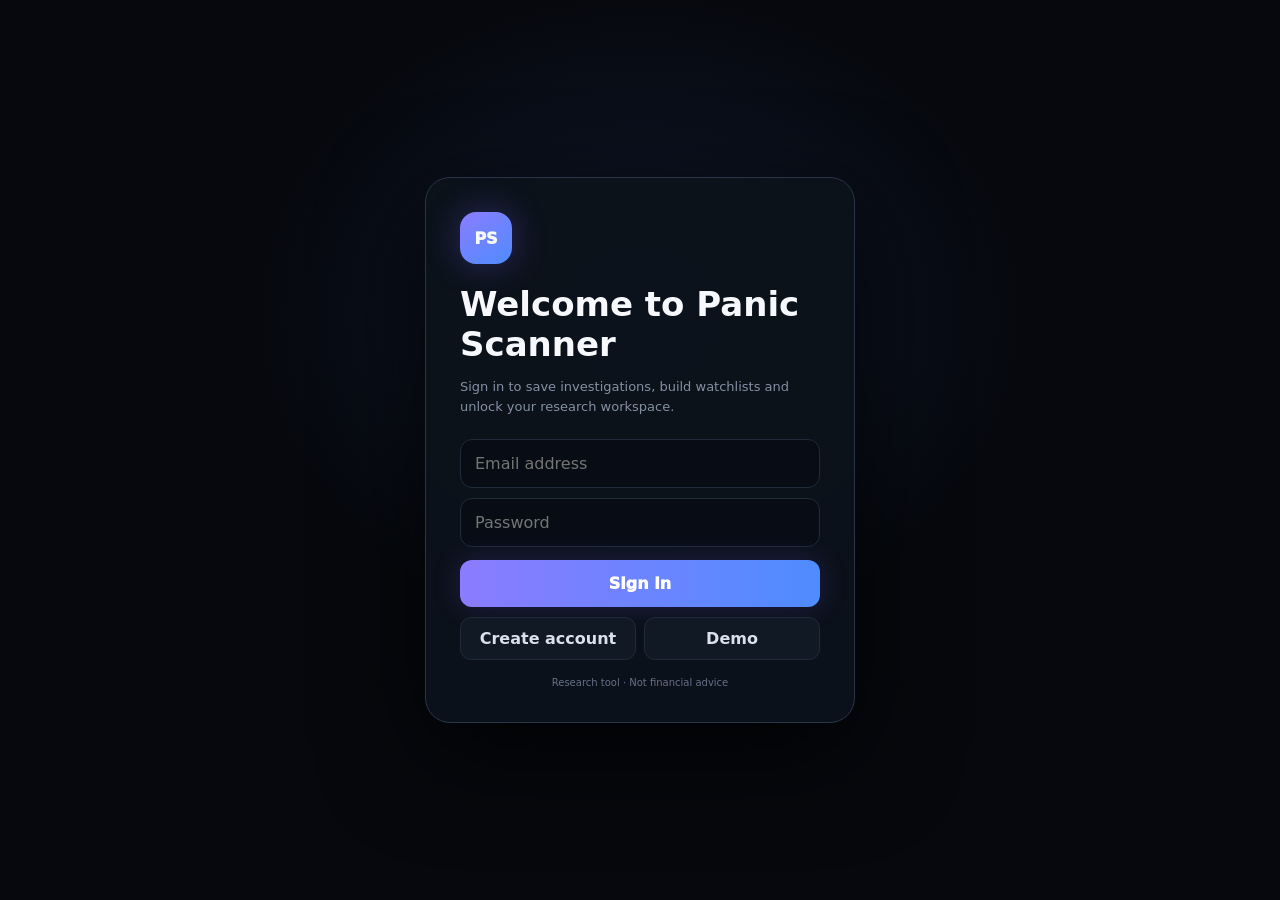
==== commit a48e9772: "Add login-first flow and restore news-first premium research experience" ====
--- a/index.html
+++ b/index.html
@@ -1,42 +1,7 @@
 <!doctype html>
-<html lang="en">
-<head>
-<meta charset="utf-8"><meta name="viewport" content="width=device-width,initial-scale=1,viewport-fit=cover"><meta name="theme-color" content="#07090f">
-<title>Panic Scanner — Market Intelligence</title>
-<style>
-:root{--bg:#07090f;--panel:#0d121b;--panel2:#111827;--line:#202a39;--text:#f6f8fc;--muted:#8490a4;--purple:#8b7cff;--blue:#4f8cff;--cyan:#42d9ff;--green:#35d59d;--red:#ff5266;--yellow:#f5c85c;--r:20px;--glow:0 0 35px #765cff22;--shadow:0 25px 80px #0009}*{box-sizing:border-box}html{scroll-behavior:smooth}body{margin:0;background:radial-gradient(1000px 600px at 75% -10%,#263a6b44,transparent 62%),radial-gradient(800px 500px at -10% 45%,#63223d22,transparent 65%),var(--bg);color:var(--text);font-family:Inter,ui-sans-serif,system-ui,-apple-system,BlinkMacSystemFont,"Segoe UI",sans-serif}button,input,select{font:inherit}button{cursor:pointer}body:before{content:"";position:fixed;inset:0;pointer-events:none;opacity:.035;background-image:linear-gradient(#fff 1px,transparent 1px),linear-gradient(90deg,#fff 1px,transparent 1px);background-size:42px 42px;mask-image:linear-gradient(to bottom,#000,transparent 75%);z-index:-1}
-.side{position:fixed;left:0;top:0;bottom:0;width:238px;background:#090d15ed;border-right:1px solid var(--line);backdrop-filter:blur(24px);z-index:50;padding:20px 15px;display:flex;flex-direction:column}.brand{display:flex;align-items:center;gap:11px;padding:3px 8px 28px}.logo{width:42px;height:42px;border-radius:14px;background:linear-gradient(145deg,var(--purple),var(--blue));display:grid;place-items:center;font-weight:1000;box-shadow:0 0 28px #716dff55}.brand b{font-size:15px}.brand small{display:block;color:var(--muted);font-size:9px;margin-top:2px}.label{font-size:9px;color:#657187;font-weight:1000;letter-spacing:1.6px;padding:0 10px;margin:12px 0 7px}.nav{width:100%;border:1px solid transparent;background:transparent;color:var(--muted);padding:12px;border-radius:13px;display:flex;gap:12px;align-items:center;text-align:left;font-weight:850}.nav:hover,.nav.active{background:#141c2a;color:#fff;border-color:var(--line);box-shadow:inset 3px 0 0 var(--purple)}.nav i{font-style:normal;width:19px;text-align:center}.sidefoot{margin-top:auto}.owner{border:1px solid #765cff55;background:linear-gradient(145deg,#17132a,#10121d);padding:13px;border-radius:15px}.owner b{font-size:9px;color:#b9afff;letter-spacing:1.3px}.owner p{font-size:10px;color:var(--muted);line-height:1.4;margin:5px 0 0}.main{margin-left:238px;min-height:100vh}.top{height:72px;position:sticky;top:0;z-index:30;border-bottom:1px solid var(--line);background:#07090fdf;backdrop-filter:blur(20px);display:flex;align-items:center;justify-content:space-between;padding:0 34px}.crumb{font-weight:950}.crumb span{color:var(--muted);font-weight:600}.topright{display:flex;gap:10px;align-items:center}.online{font-size:10px;color:var(--green);border:1px solid #35d59d33;background:#35d59d0d;padding:7px 10px;border-radius:99px;font-weight:950}.avatar{width:38px;height:38px;border-radius:50%;display:grid;place-items:center;background:#171f2d;border:1px solid var(--line);font-weight:950}.content{max-width:1480px;padding:34px 36px 90px}.hero{display:grid;grid-template-columns:minmax(0,1.35fr) 390px;gap:20px}.heroMain{padding:42px 0 30px}.eyebrow{font-size:10px;color:var(--red);font-weight:1000;letter-spacing:2px}.hero h1{font-size:clamp(52px,6vw,88px);line-height:.88;letter-spacing:-4px;margin:12px 0 22px}.hero h1 span{color:#aeb9cc}.lead{max-width:760px;color:var(--muted);font-size:17px;line-height:1.6}.search{display:flex;gap:10px;max-width:800px;margin-top:28px}.search input{flex:1;min-width:0;background:#090e16;border:1px solid var(--line);color:#fff;border-radius:15px;padding:17px 18px;outline:none}.search input:focus{border-color:#6e80b8;box-shadow:0 0 0 4px #697bb022}.primary{border:0;border-radius:14px;background:#fff;color:#07090f;padding:0 22px;font-weight:1000}.micro{font-size:11px;color:#687488;margin-top:9px}.heroCard,.card{background:linear-gradient(180deg,#101722f5,#0b1018f5);border:1px solid var(--line);border-radius:var(--r);box-shadow:var(--shadow)}.heroCard{align-self:end;padding:22px}.tinyrow{display:flex;justify-content:space-between;color:var(--muted);font-size:10px;font-weight:900}.live{color:var(--green)}.heroNumber{font-size:34px;font-weight:1000;margin:8px 0}.miniChart{height:110px;margin-top:15px}.miniChart svg{width:100%;height:100%}.section{margin-top:36px}.sectionHead{display:flex;justify-content:space-between;align-items:end;margin-bottom:13px}.sectionHead h2{margin:0;font-size:22px}.sectionHead p{margin:4px 0 0;color:var(--muted);font-size:12px}.matches{padding:6px 20px}.match{display:flex;align-items:center;justify-content:space-between;gap:15px;padding:15px 2px;border-top:1px solid var(--line)}.match:first-child{border-top:0}.match b{font-size:16px}.match small{display:block;color:var(--muted);margin-top:4px}.outline{background:#151d29;color:#fff;border:1px solid var(--line);border-radius:11px;padding:10px 15px;font-weight:900}.outline:hover{border-color:#5c6b85;background:#192234}.loading{padding:22px;color:var(--muted)}.analysis{display:none}.analysisGrid{display:grid;grid-template-columns:minmax(0,.8fr) minmax(0,1.2fr);gap:18px}.analysisCard{padding:24px}.stockTop{display:flex;justify-content:space-between;gap:12px}.ticker{font-size:34px;font-weight:1000}.company{color:var(--muted);margin-top:3px}.price{text-align:right;font-size:30px;font-weight:1000}.move{text-align:right;font-weight:950;margin-top:4px}.green{color:var(--green)}.red{color:var(--red)}.scoreRow{display:flex;gap:18px;align-items:center;margin:27px 0 17px}.gauge{width:112px;height:112px;flex:0 0 112px;border-radius:50%;display:grid;place-items:center;background:conic-gradient(var(--scoreColor) var(--score),#242e3e 0);position:relative;box-shadow:0 0 35px #8b7cff18}.gauge:after{content:"";position:absolute;inset:9px;border-radius:50%;background:#0d131d}.gauge strong{position:relative;z-index:1;font-size:32px}.scoreText b{font-size:18px}.scoreText p{margin:5px 0 0;color:var(--muted);font-size:11px;line-height:1.45}.metrics{margin-top:15px}.metric{display:flex;justify-content:space-between;padding:12px 0;border-top:1px solid var(--line);font-size:13px}.metric span{color:var(--muted)}
-.chartCard{padding:20px}.chartTitle{display:flex;justify-content:space-between;align-items:center}.chartTitle h2{margin:0;font-size:18px}.chartTitle span{color:var(--muted);font-size:10px}.chartTools{display:flex;gap:6px;margin-top:13px}.chartTools button{border:1px solid var(--line);background:#111925;color:var(--muted);border-radius:9px;padding:6px 9px;font-size:10px;font-weight:900}.chartTools button.active{background:#1a2332;color:#fff;border-color:#53617a}.chartWrap{position:relative;height:330px;margin-top:8px;background:linear-gradient(180deg,#0b111a,#090e15);border:1px solid #1b2432;border-radius:15px;overflow:hidden}.chartSvg{position:absolute;inset:0;width:100%;height:100%}.gridLine{stroke:#263043;stroke-width:1}.pricePath{fill:none;stroke:#8b7cff;stroke-width:3;stroke-linecap:round;stroke-linejoin:round;filter:drop-shadow(0 0 6px #8b7cff55)}.priceArea{fill:url(#area);opacity:.28}.chartAxis{fill:#657187;font-size:9px}.tooltip{position:absolute;display:none;background:#111925eF;border:1px solid #354258;padding:8px 10px;border-radius:9px;font-size:9px;pointer-events:none;z-index:4;box-shadow:0 10px 35px #0008}.notice{font-size:11px;color:var(--muted);line-height:1.5;margin:12px 0 0}.investigateBar{display:flex;align-items:center;justify-content:space-between;gap:15px;margin-top:18px;padding:16px;border:1px solid #786cff55;background:linear-gradient(100deg,#16132a,#101622);border-radius:16px}.investigateBar b{display:block}.investigateBar span{color:var(--muted);font-size:10px}.investigateBtn{border:0;background:var(--purple);color:#fff;border-radius:11px;padding:12px 15px;font-weight:1000;box-shadow:0 0 25px #786cff33}.investigation{display:none;margin-top:20px}.investHead{padding:24px;background:linear-gradient(135deg,#15142b,#0c121c);border:1px solid #765cff55;border-radius:20px}.investKicker{font-size:9px;color:#b9afff;letter-spacing:1.7px;font-weight:1000}.investHead h2{font-size:30px;margin:8px 0 4px}.investHead p{color:var(--muted);font-size:12px}.steps{display:grid;grid-template-columns:repeat(6,1fr);gap:7px;margin-top:18px}.step{border:1px solid var(--line);border-radius:12px;padding:10px;background:#0e151f;min-height:72px}.step.done{border-color:#35d59d44;box-shadow:inset 0 0 20px #35d59d08}.step .num{font-size:8px;color:#758096;font-weight:1000}.step b{display:block;font-size:10px;margin-top:7px}.step small{display:block;color:var(--muted);font-size:8px;margin-top:4px}.researchGrid{display:grid;grid-template-columns:1fr 1fr;gap:14px;margin-top:14px}.researchCard{padding:19px}.researchCard h3{margin:0 0 12px;font-size:16px}.bars{display:grid;gap:9px}.barRow{display:grid;grid-template-columns:100px 1fr 38px;gap:8px;align-items:center;font-size:10px}.track{height:7px;background:#202a3a;border-radius:99px;overflow:hidden}.track i{display:block;height:100%;background:linear-gradient(90deg,var(--blue),var(--purple));border-radius:99px}.bullets{display:grid;gap:8px}.bullet{padding:10px;border:1px solid var(--line);border-radius:11px;background:#0e151f;color:#cbd2df;font-size:10px;line-height:1.45}.final{margin-top:14px;padding:20px;border-radius:17px;border:1px solid #35d59d44;background:linear-gradient(120deg,#0d1b19,#0c121a);display:grid;grid-template-columns:150px 1fr;gap:20px;align-items:center}.finalScore{font-size:48px;font-weight:1000;color:var(--green)}.final small{color:var(--muted)}.final h3{margin:0 0 5px}.final p{margin:0;color:#c9d0dc;font-size:11px;line-height:1.5}.eliteMap{margin-top:14px;padding:20px;border:1px solid #f4c45f55;background:linear-gradient(145deg,#17150f,#0d1219);border-radius:20px}.eliteHead{display:flex;justify-content:space-between;align-items:end;gap:15px}.eliteHead h3{margin:0;font-size:20px}.eliteHead p{margin:4px 0 0;color:var(--muted);font-size:10px}.eliteBadge{color:#f4c45f;border:1px solid #f4c45f44;background:#f4c45f0d;border-radius:99px;padding:6px 9px;font-size:8px;font-weight:1000}.eliteChart{height:390px;margin-top:13px;position:relative;background:#090d14;border:1px solid #252b37;border-radius:16px;overflow:hidden}.eliteSvg{position:absolute;inset:0;width:100%;height:100%}.stressZone{fill:#ff52661c;stroke:#ff526666;stroke-width:1}.stressLine{stroke:#ff5266;stroke-width:1.5;stroke-dasharray:5 5}.recoveryLine{stroke:#35d59d;stroke-width:1.5;stroke-dasharray:5 5}.eliteLabel{font-size:9px;font-weight:1000;letter-spacing:.5px}.eliteLegend{display:flex;gap:15px;margin-top:10px;color:var(--muted);font-size:9px}.legendDot{width:8px;height:8px;border-radius:50%;display:inline-block;margin-right:4px}.cleanStress{color:#ff8794}.cleanRecovery{color:#58e3b2}.eliteInsight{margin-top:12px;padding:12px;border:1px solid #35d59d33;background:#35d59d08;border-radius:12px;font-size:10px;line-height:1.5;color:#cbd3df}.eliteInsight b{color:#58e3b2}.drawerBack{position:fixed;inset:0;background:#0009;backdrop-filter:blur(4px);z-index:70;display:none}.drawerBack.show{display:block}.drawer{position:fixed;left:0;top:0;bottom:0;width:min(440px,94vw);background:#0a0f17;z-index:80;border-right:1px solid var(--line);transform:translateX(-105%);transition:.28s;overflow:auto;box-shadow:30px 0 90px #000b}.drawer.open{transform:translateX(0)}.drawerHead{height:72px;position:sticky;top:0;background:#0a0f17ee;backdrop-filter:blur(18px);display:flex;justify-content:space-between;align-items:center;padding:0 20px;border-bottom:1px solid var(--line);z-index:2}.close{width:38px;height:38px;border:1px solid var(--line);border-radius:11px;background:#141b27;color:#fff}.drawerBody{padding:20px}.profile{display:flex;gap:12px;align-items:center;padding:14px;border:1px solid var(--line);border-radius:16px;background:#101722}.profileIcon{width:45px;height:45px;border-radius:14px;background:linear-gradient(145deg,var(--purple),var(--blue));display:grid;place-items:center;font-weight:1000}.profile small{display:block;color:var(--muted);margin-top:3px}.drawerSection{margin-top:24px}.drawerSection h3{font-size:10px;letter-spacing:1.4px;color:#6e7a8f;text-transform:uppercase;margin:0 0 8px}.setting{display:flex;justify-content:space-between;align-items:center;gap:12px;padding:13px 0;border-top:1px solid var(--line)}.setting b{font-size:13px}.setting small{display:block;color:var(--muted);font-size:10px;margin-top:3px}.toggle{width:48px;height:28px;border:0;border-radius:99px;background:#343d4d;position:relative}.toggle:after{content:"";position:absolute;width:22px;height:22px;left:3px;top:3px;border-radius:50%;background:#fff;transition:.2s}.toggle.on{background:var(--green)}.toggle.on:after{left:23px}.plans{display:grid;gap:10px}.plan{padding:17px;border:1px solid var(--line);border-radius:16px;background:#0e151f}.plan.pro{border-color:#786cff66;box-shadow:0 0 0 1px #786cff15,0 18px 45px #786cff12}.plan.elite{border-color:#f4c45f66;background:linear-gradient(145deg,#17150f,#0e151f)}.planHead{display:flex;justify-content:space-between}.tag{font-size:8px;font-weight:1000;padding:5px 7px;border-radius:99px;background:#786cff22;color:#b9b1ff}.elite .tag{background:#f4c45f18;color:#f4c45f}.planPrice{font-size:27px;font-weight:1000;margin-top:7px}.planPrice span{font-size:10px;color:var(--muted);font-weight:600}.plan ul{padding-left:17px;color:var(--muted);font-size:10px;line-height:1.75}.plan button{width:100%;border:0;border-radius:10px;padding:11px;font-weight:1000;background:#fff;color:#070a10}.plan.pro button{background:var(--purple);color:#fff}.plan.elite button{background:var(--yellow);color:#15120a}.compare{border:1px solid var(--line);border-radius:16px;overflow:hidden;margin-top:12px}.compareRow{display:grid;grid-template-columns:1.35fr .8fr .8fr .8fr;gap:5px;padding:10px 11px;border-top:1px solid var(--line);font-size:9px}.compareRow:first-child{border-top:0;background:#151d2a;font-weight:900}.check{color:var(--green);font-weight:1000}.admin{border:1px solid #765cff66;background:#17132a;border-radius:16px;padding:15px}.adminLabel{font-size:9px;color:#b9afff;font-weight:1000;letter-spacing:1.5px}.admin p{font-size:10px;color:var(--muted);line-height:1.45}.promo{display:flex;gap:7px}.promo input{flex:1;background:#101722;border:1px solid var(--line);color:#fff;border-radius:10px;padding:10px}.promo button{border:0;background:#fff;color:#080b10;border-radius:10px;padding:10px 13px;font-weight:950}.toast{position:fixed;left:50%;bottom:22px;transform:translate(-50%,30px);opacity:0;background:#171e2a;border:1px solid #344054;color:#fff;padding:12px 16px;border-radius:13px;font-weight:800;z-index:100;transition:.2s}.toast.show{opacity:1;transform:translate(-50%,0)}.mobileNav{display:none}
-@media(max-width:1000px){.side{width:78px}.brand b,.brand small,.label,.nav span,.owner{display:none}.brand{justify-content:center}.nav{justify-content:center;padding:12px}.main{margin-left:78px}.hero{grid-template-columns:1fr}.heroCard{display:none}.analysisGrid{grid-template-columns:1fr}.steps{grid-template-columns:repeat(3,1fr)}}
-@media(max-width:650px){.side{display:none}.main{margin-left:0;padding-bottom:76px}.top{height:64px;padding:0 15px}.crumb{font-size:13px}.crumb span,.online{display:none}.content{padding:18px 13px 30px}.heroMain{padding:28px 2px 18px}.hero h1{font-size:48px;letter-spacing:-3px}.lead{font-size:15px}.search{flex-direction:column;margin-top:22px}.search .primary{height:50px}.sectionHead{margin-top:28px}.matches{padding:5px 14px}.match{padding:14px 0}.analysisCard,.chartCard{padding:18px}.ticker{font-size:28px}.price{font-size:24px}.scoreRow{gap:14px}.gauge{width:96px;height:96px;flex-basis:96px}.gauge strong{font-size:27px}.chartWrap{height:250px}.eliteChart{height:300px}.steps{grid-template-columns:repeat(2,1fr)}.researchGrid{grid-template-columns:1fr}.final{grid-template-columns:1fr}.finalScore{font-size:40px}.mobileNav{position:fixed;display:flex;left:10px;right:10px;bottom:10px;height:62px;background:#0c121ceF;border:1px solid var(--line);border-radius:19px;z-index:60;backdrop-filter:blur(20px);box-shadow:0 20px 60px #000a}.mobileNav button{flex:1;border:0;background:transparent;color:var(--muted);font-size:20px}.mobileNav button.active{color:#fff}.mobileNav small{display:block;font-size:8px;font-weight:900;margin-top:2px}.drawer{width:min(430px,94vw)}}
-</style>
-</head>
-<body>
-<aside class="side"><div class="brand"><div class="logo">P</div><div><b>PANIC SCANNER</b><small>Market intelligence</small></div></div><div class="label">WORKSPACE</div><button class="nav active" onclick="goTop()"><i>⌂</i><span>Dashboard</span></button><button class="nav" onclick="openDrawer('preferences')"><i>⚙</i><span>Settings</span></button><button class="nav" onclick="openDrawer('plans')"><i>◆</i><span>Plans</span></button><div class="label">ACCOUNT</div><button class="nav" onclick="openDrawer('account')"><i>●</i><span>Account</span></button><div class="sidefoot"><div class="owner"><b>OWNER / ADMIN</b><p>Premium preview enabled.</p></div></div></aside>
-<main class="main"><header class="top"><div class="crumb">PANIC SCANNER <span>/ Dashboard</span></div><div class="topright"><span class="online">● DATA ONLINE</span><div class="avatar">W</div></div></header><div class="content">
-<section class="hero"><div class="heroMain"><div class="eyebrow">MARKET INTELLIGENCE · RESEARCH ENGINE</div><h1>Find fear.<br><span>Challenge the panic.</span></h1><p class="lead">Scan a company, see the real price action, then investigate whether the market reaction looks proportional to the evidence.</p><div class="search"><input id="q" placeholder="Search ticker or company — BLK, Micron, Tesla…" maxlength="40"><button class="primary" onclick="searchStocks()">Scan market</button></div><div class="micro">Research signal only · not financial advice · market data can be delayed</div></div><aside class="heroCard"><div class="tinyrow"><span>SCANNER ENGINE</span><span class="live">● ONLINE</span></div><div class="heroNumber">Market pulse</div><div class="tinyrow"><span>Live research workspace</span><span>Ready</span></div><div class="miniChart"><svg viewBox="0 0 500 120" preserveAspectRatio="none"><defs><linearGradient id="mini" x1="0" y1="0" x2="0" y2="1"><stop offset="0" stop-color="#8b7cff"/><stop offset="1" stop-color="#8b7cff" stop-opacity="0"/></linearGradient></defs><path d="M0 95 L45 82 L90 89 L135 55 L180 67 L225 40 L270 56 L315 29 L360 48 L405 22 L450 37 L500 25 L500 120 L0 120Z" fill="url(#mini)" opacity=".28"/><path d="M0 95 L45 82 L90 89 L135 55 L180 67 L225 40 L270 56 L315 29 L360 48 L405 22 L450 37 L500 25" fill="none" stroke="#8b7cff" stroke-width="3" stroke-linecap="round"/></svg></div></aside></section>
-<div class="section"><div class="sectionHead"><div><h2>Security search</h2><p>Resolve the correct security before running research.</p></div></div><div class="card matches" id="matchesCard" style="display:none"><div id="matches"></div></div><div class="card loading" id="loading" style="display:none">Loading real market data…</div></div>
-<section class="analysis" id="analysis"><div class="analysisGrid"><section class="card analysisCard"><div class="stockTop"><div><div class="ticker" id="ticker"></div><div class="company" id="company"></div></div><div><div class="price" id="price"></div><div class="move" id="move"></div></div></div><div class="scoreRow"><div class="gauge" id="gauge"><strong id="score">0</strong></div><div class="scoreText"><b id="verdict">—</b><p>Transparent panic / overreaction heuristic. A higher score means stronger signs of stress — not a guaranteed opportunity.</p></div></div><div class="metrics"><div class="metric"><span>RSI (14)</span><b id="rsi">—</b></div><div class="metric"><span>20-day SMA</span><b id="sma20">—</b></div><div class="metric"><span>50-day SMA</span><b id="sma50">—</b></div><div class="metric"><span>20-day drawdown</span><b id="dd">—</b></div><div class="metric"><span>Volume</span><b id="volume">—</b></div></div><div class="investigateBar"><div><b>Go deeper</b><span>Turn the scan into a structured investigation.</span></div><button class="investigateBtn" onclick="investigate()">Investigate →</button></div></section>
-<section class="card chartCard"><div class="chartTitle"><h2>Price action</h2><span>Standard market view</span></div><div class="chartTools"><button class="active" onclick="setRange(60,this)">3M</button><button onclick="setRange(40,this)">2M</button><button onclick="setRange(20,this)">1M</button></div><div class="chartWrap" id="standardChart"><svg class="chartSvg" id="standardSvg" viewBox="0 0 1000 330" preserveAspectRatio="none"></svg><div class="tooltip" id="tip"></div></div><p class="notice">Standard keeps the chart clean: see the actual price path without the Elite stress overlay.</p></section></div>
-<div class="investigation" id="investigation"><div class="investHead"><div class="investKicker">RESEARCH WORKFLOW · PRO / ELITE</div><h2 id="investTitle">Investigation</h2><p id="investSubtitle">Evidence is being assembled from market, technical, fundamental and news data.</p><div class="steps" id="steps"></div></div><div class="researchGrid"><section class="card researchCard"><h3>Signal balance</h3><div class="bars"><div class="barRow"><span>Market stress</span><div class="track"><i id="bStress" style="width:0%"></i></div><b id="vStress">—</b></div><div class="barRow"><span>Fundamentals</span><div class="track"><i id="bFund" style="width:0%"></i></div><b id="vFund">—</b></div><div class="barRow"><span>News pressure</span><div class="track"><i id="bNews" style="width:0%"></i></div><b id="vNews">—</b></div></div></section><section class="card researchCard"><h3>What changed?</h3><div class="bullets" id="whatChanged"></div></section></div><div class="researchGrid"><section class="card researchCard"><h3>🐂 Bull case</h3><div class="bullets" id="bullCase"></div></section><section class="card researchCard"><h3>🐻 Bear case</h3><div class="bullets" id="bearCase"></div></section></div><div class="final"><div><div class="finalScore" id="finalScore">—</div><small>research resilience</small></div><div><h3 id="finalTitle">Research conclusion</h3><p id="finalText">—</p></div></div><section class="eliteMap" id="eliteMap" style="display:none"><div class="eliteHead"><div><div class="investKicker" style="color:#f4c45f">ELITE · MARKET REACTION MAP</div><h3>Where did the market stretch?</h3><p>The line stays clean. Stress is highlighted only where the price action becomes unusually severe.</p></div><span class="eliteBadge">ELITE RESEARCH</span></div><div class="eliteChart"><svg class="eliteSvg" id="eliteSvg" viewBox="0 0 1000 390" preserveAspectRatio="none"></svg></div><div class="eliteLegend"><span><i class="legendDot" style="background:#8b7cff"></i>Price</span><span class="cleanStress"><i class="legendDot" style="background:#ff5266"></i>Stress zone</span><span class="cleanRecovery"><i class="legendDot" style="background:#35d59d"></i>Potential recovery watch</span></div><div class="eliteInsight" id="eliteInsight">Elite map will highlight historical stress and potential recovery-watch areas. It is a research visualization, not a buy signal.</div></section></div></section>
-<div class="micro" style="margin-top:24px">Market data supplied by Alpha Vantage. API credentials remain server-side in Vercel. Research tool only.</div></div></main>
-<nav class="mobileNav"><button class="active" onclick="goTop()">⌂<small>Home</small></button><button onclick="openDrawer('preferences')">⚙<small>Settings</small></button><button onclick="openDrawer('plans')">◆<small>Plans</small></button><button onclick="openDrawer('account')">●<small>Account</small></button></nav>
-<div class="drawerBack" id="drawerBack" onclick="closeDrawer()"></div><aside class="drawer" id="drawer"><div class="drawerHead"><b>Settings</b><button class="close" onclick="closeDrawer()">✕</button></div><div class="drawerBody"><section id="account" class="drawerSection" style="margin-top:0"><div class="profile"><div class="profileIcon">W</div><div><b>Owner account</b><small>Administrator · Panic Scanner</small></div></div></section><section id="preferences" class="drawerSection"><h3>Preferences</h3><div class="setting"><div><b>Dark mode</b><small>Default high-contrast research interface.</small></div><button class="toggle on"></button></div><div class="setting"><div><b>Sound</b><small>Interface feedback.</small></div><button class="toggle" id="soundToggle" onclick="this.classList.toggle('on')"></button></div><div class="setting"><div><b>Compact results</b><small>Tighter research cards.</small></div><button class="toggle" id="compactToggle" onclick="this.classList.toggle('on')"></button></div></section><section id="plans" class="drawerSection"><h3>Membership</h3><div class="plans"><div class="plan"><div class="planHead"><h3>Standard</h3><span class="tag">FREE</span></div><div class="planPrice">$0 <span>/ month</span></div><ul><li>Stock/company search</li><li>Core panic score</li><li>RSI, SMA & drawdown</li><li>Clean price chart</li></ul><button>Use Standard</button></div><div class="plan pro"><div class="planHead"><h3>Pro</h3><span class="tag">RECOMMENDED</span></div><div class="planPrice">$9.99 <span>/ month</span></div><ul><li>Everything in Standard</li><li>Structured investigation</li><li>Fundamental + catalyst research</li><li>Bull / bear case</li><li>Saved scans & watchlist</li></ul><button onclick="toast('Pro checkout staged for Stripe')">Choose Pro</button></div><div class="plan elite"><div class="planHead"><h3>Elite</h3><span class="tag">FULL RESEARCH</span></div><div class="planPrice">$24.99 <span>/ month</span></div><ul><li>Everything in Pro</li><li>Elite market-reaction map</li><li>Historical stress zones</li><li>Recovery-watch visualization</li><li>Deeper financial evidence</li><li>Expanded research workflow</li></ul><button onclick="toast('Elite checkout staged for Stripe')">Choose Elite</button></div></div><div class="compare"><div class="compareRow"><span>Feature</span><span>Standard</span><span>Pro</span><span>Elite</span></div><div class="compareRow"><span>Price chart</span><span class="check">✓</span><span class="check">✓</span><span class="check">✓</span></div><div class="compareRow"><span>Panic scanner</span><span class="check">✓</span><span class="check">✓</span><span class="check">✓</span></div><div class="compareRow"><span>Investigation</span><span>—</span><span class="check">✓</span><span class="check">✓</span></div><div class="compareRow"><span>Stress map</span><span>—</span><span>—</span><span class="check">✓</span></div><div class="compareRow"><span>Deep research</span><span>—</span><span>—</span><span class="check">✓</span></div></div><div class="micro">Payments are staged until Stripe and secure account authentication are connected.</div></section><section class="drawerSection"><h3>Owner / Admin</h3><div class="admin"><div class="adminLabel">ADMIN ACCESS</div><p>Owner preview lets you inspect premium UX. Real permissions must be server-side before public launch.</p><div class="setting"><div><b>Premium preview</b><small>Preview Pro + Elite screens.</small></div><button class="toggle on"></button></div></div></section><section class="drawerSection"><h3>Promo / Access</h3><div class="promo"><input id="promo" placeholder="Promo code"><button onclick="redeem()">Redeem</button></div><div class="micro" id="promoMsg"></div></section></div></aside><div class="toast" id="toast"></div>
-<script>
-const $=id=>document.getElementById(id);let historyData=[],currentSymbol='',currentName='',range=60,investData=null;
-function toast(m){const t=$('toast');t.textContent=m;t.classList.add('show');clearTimeout(window.tt);window.tt=setTimeout(()=>t.classList.remove('show'),2300)}
-function openDrawer(target){$('drawer').classList.add('open');$('drawerBack').classList.add('show');setTimeout(()=>$(target)?.scrollIntoView({block:'start'}),80)}function closeDrawer(){$('drawer').classList.remove('open');$('drawerBack').classList.remove('show')}function goTop(){window.scrollTo({top:0,behavior:'smooth'})}
-function esc(s){return String(s??'').replace(/[&<>"']/g,c=>({'&':'&amp;','<':'&lt;','>':'&gt;','"':'&quot;',"'":'&#39;'}[c]))}
-function fmt(v){if(v==null)return'—';return Number(v).toLocaleString(undefined,{maximumFractionDigits:2})}
-async function searchStocks(){const q=$('q').value.trim();if(!q){toast('Enter a company or ticker');return}$('matchesCard').style.display='block';$('matches').innerHTML='<div class="loading">Searching securities…</div>';try{const r=await fetch('/api/search?q='+encodeURIComponent(q)),d=await r.json();if(!r.ok)throw Error(d.error||'Search failed');$('matches').innerHTML=d.matches?.length?d.matches.map(m=>`<div class="match"><div><b>${esc(m.symbol)}</b><small>${esc(m.name)}</small><small>${esc(m.region||'')} · ${esc(m.currency||'')} · ${esc(m.type||'')}</small></div><button class="outline" onclick="analyze('${esc(m.symbol)}','${esc(m.name)}')">Analyze</button></div>`).join(''):'<div class="loading">No matching securities found.</div>'}catch(e){$('matches').innerHTML='<div class="loading">'+esc(e.message)+'</div>'}}
-async function analyze(symbol,name){$('loading').style.display='block';$('analysis').style.display='none';$('investigation').style.display='none';currentSymbol=symbol;currentName=name;try{const r=await fetch('/api/stock?symbol='+encodeURIComponent(symbol)),d=await r.json();if(!r.ok)throw Error(d.error||'Analysis failed');historyData=d.history||[];$('ticker').textContent=d.symbol;$('company').textContent=name||d.symbol;$('price').textContent=fmt(d.price);$('move').textContent=d.changePercent;$('move').className='move '+(Number(d.change)>=0?'green':'red');$('rsi').textContent=d.technicals.rsi14??'—';$('sma20').textContent=fmt(d.technicals.sma20);$('sma50').textContent=fmt(d.technicals.sma50);$('dd').textContent=fmt(d.technicals.drawdown20)+'%';$('volume').textContent=Number(d.volume||0).toLocaleString();$('score').textContent=d.panic.score;$('verdict').textContent=d.panic.verdict;const s=Number(d.panic.score);$('gauge').style.setProperty('--score',s+'%');$('gauge').style.setProperty('--scoreColor',s>=55?'#ff5266':s>=35?'#f5c85c':'#35d59d');range=60;renderStandard();$('loading').style.display='none';$('analysis').style.display='block';$('analysis').scrollIntoView({behavior:'smooth',block:'start'})}catch(e){$('loading').textContent=e.message}}
-function setRange(n,btn){range=n;document.querySelectorAll('.chartTools button').forEach(b=>b.classList.remove('active'));btn.classList.add('active');renderStandard();if(investData)renderElite()}
-function points(rows,w,h){const rs=rows.slice(-range),vals=rs.map(x=>Number(x.close));if(!vals.length)return{rs,vals,min:0,max:1};return{rs,vals,min:Math.min(...vals),max:Math.max(...vals)}}
-function renderStandard(){const {rs,vals,min,max}=points(historyData,1000,330);if(!vals.length)return;const span=max-min||1;const pts=vals.map((v,i)=>`${(i/(vals.length-1||1))*1000},${285-((v-min)/span)*250}`).join(' ');$('standardSvg').innerHTML=`<defs><linearGradient id="area" x1="0" y1="0" x2="0" y2="1"><stop offset="0" stop-color="#8b7cff" stop-opacity=".35"/><stop offset="1" stop-color="#8b7cff" stop-opacity="0"/></linearGradient></defs><path d="M0 65H1000M0 165H1000M0 265H1000" class="gridLine"/><polyline points="0,285 ${pts} 1000,285" class="priceArea"/><polyline points="${pts}" class="pricePath"/><text x="12" y="18" class="chartAxis">${esc(currentSymbol)}</text><text x="12" y="318" class="chartAxis">${esc(rs[0]?.date||'')}</text><text x="900" y="318" class="chartAxis">${esc(rs[rs.length-1]?.date||'')}</text>`}
-async function investigate(){if(!currentSymbol)return;toast('Running research engine…');try{const r=await fetch('/api/investigate?symbol='+encodeURIComponent(currentSymbol)+'&depth=elite'),d=await r.json();if(!r.ok)throw Error(d.error||'Investigation failed');investData=d;renderInvestigation(d);$('investigation').style.display='block';$('investigation').scrollIntoView({behavior:'smooth',block:'start'})}catch(e){toast(e.message)}}
-function renderInvestigation(d){$('investTitle').textContent=d.company+' — Investigation';$('investSubtitle').textContent=d.investigation?.verdict||'Evidence assembled.';const steps=d.investigation?.steps||[];$('steps').innerHTML=steps.map((s,i)=>`<div class="step done"><div class="num">0${i+1}</div><b>${esc(s.label)}</b><small>${esc(s.status)}</small></div>`).join('');const f=d.fundamentals||{},n=d.news||{};const stress=Math.max(0,Math.min(100,Number(historyData.length?Math.abs(Number(historyData[historyData.length-1].close)/Number(historyData[0].close)-1)*180:50)));const fund=Math.max(0,Math.min(100,Number(d.investigation?.quality??50)));const news=Math.max(0,Math.min(100,50+Number(n.averageSentiment||0)*100));setBar('bStress','vStress',stress);setBar('bFund','vFund',fund);setBar('bNews','vNews',news);$('whatChanged').innerHTML=[`Price action: ${esc(historyData.length?'historical path loaded':'limited')}.`,`Revenue growth: ${esc(f.revenueGrowth==null?'not available':fmt(f.revenueGrowth)+'%')}.`,`EPS growth: ${esc(f.epsGrowth==null?'not available':fmt(f.epsGrowth)+'%')}.`,`News sample: ${esc(String(n.articles?.length||0))} recent articles.`].map(x=>`<div class="bullet">${x}</div>`).join('');$('bullCase').innerHTML=[`Fundamental quality score: ${fund}/100.`,`Positive evidence is separated from price pressure.`,`A severe move can be investigated without assuming a buy signal.`].map(x=>`<div class="bullet">${esc(x)}</div>`).join('');$('bearCase').innerHTML=[`News pressure: ${fmt(news)}/100.`,`Momentum and drawdown can remain risks even after a sharp fall.`,`A stress event can persist or worsen.`].map(x=>`<div class="bullet">${esc(x)}</div>`).join('');$('finalScore').textContent=d.investigation?.quality??'—';$('finalTitle').textContent=d.investigation?.verdict||'Research conclusion';$('finalText').textContent='The research engine combines market reaction, fundamentals and recent news. It does not predict a guaranteed recovery or issue a buy recommendation.';$('eliteMap').style.display='block';renderElite()}
-function setBar(a,b,v){$(a).style.width=Math.round(v)+'%';$(b).textContent=Math.round(v)}
-function renderElite(){const {rs,vals,min,max}=points(historyData,1000,390);if(!vals.length)return;const span=max-min||1;const p=vals.map((v,i)=>`${(i/(vals.length-1||1))*1000},${345-((v-min)/span)*300}`).join(' ');let stress=[];for(let i=1;i<vals.length;i++){const drop=(vals[i]-vals[i-1])/Math.max(.0001,vals[i-1]);if(drop<-0.045)stress.push(i)}let zones=[];stress.forEach(i=>{const start=Math.max(0,i-2),end=Math.min(vals.length-1,i+2);zones.push([start,end])});zones=zones.filter((z,i,a)=>i===0||z[0]>a[i-1][1]);const zoneSvg=zones.map(z=>{const x1=(z[0]/(vals.length-1||1))*1000,x2=(z[1]/(vals.length-1||1))*1000;const low=Math.min(...vals.slice(z[0],z[1]+1)),y=345-((low-min)/span)*300;return `<rect x="${x1}" y="20" width="${Math.max(35,x2-x1)}" height="325" rx="4" class="stressZone"/><line x1="${x1}" y1="${y}" x2="${x2}" y2="${y}" class="stressLine"/>`}).join('');const last=vals[vals.length-1],first=vals[0],draw=((last-first)/first)*100;const recovery=draw<-8?Math.max(0,Math.min(100,50+draw*2+20)):35;$('eliteSvg').innerHTML=`<defs><linearGradient id="eliteArea" x1="0" y1="0" x2="0" y2="1"><stop offset="0" stop-color="#8b7cff" stop-opacity=".22"/><stop offset="1" stop-color="#8b7cff" stop-opacity="0"/></linearGradient></defs><path d="M0 70H1000M0 170H1000M0 270H1000" class="gridLine"/><polyline points="0,345 ${p} 1000,345" fill="url(#eliteArea)"/><polyline points="${p}" class="pricePath"/>${zoneSvg}<text x="15" y="20" class="chartAxis">${esc(currentSymbol)} · ELITE REACTION MAP</text><text x="15" y="378" class="chartAxis">${esc(rs[0]?.date||'')}</text><text x="900" y="378" class="chartAxis">${esc(rs[rs.length-1]?.date||'')}</text>`;$('eliteInsight').innerHTML=zones.length?`<b>${zones.length} historical stress zone${zones.length>1?'s':''} detected.</b> The highlighted areas mark unusually sharp downside sessions. The green recovery-watch concept is intentionally a <b>watch zone</b>, not a buy signal; the engine requires fundamental confirmation before calling a selloff potentially disproportionate.`:`<b>No major stress cluster detected in this window.</b> The engine will keep monitoring the actual price path rather than forcing a signal.`}
-function redeem(){const c=$('promo').value.trim().toUpperCase();$('promoMsg').textContent=(c==='PANICVIP'||c==='OWNER')?'Owner preview accepted.':'Code not recognised.';toast(c==='PANICVIP'||c==='OWNER'?'Admin preview enabled':'Code not recognised')}
-$('q').addEventListener('keydown',e=>{if(e.key==='Enter')searchStocks()});
-</script></body></html>+<html lang="en"><head><meta charset="utf-8"><meta name="viewport" content="width=device-width,initial-scale=1,viewport-fit=cover"><meta name="theme-color" content="#07090f"><title>Panic Scanner — Market Intelligence</title><style>
+:root{--bg:#07090f;--panel:#0d121b;--line:#202a39;--text:#f6f8fc;--muted:#8490a4;--purple:#8b7cff;--blue:#4f8cff;--cyan:#42d9ff;--green:#35d59d;--red:#ff5266;--yellow:#f5c85c;--shadow:0 25px 80px #0009}*{box-sizing:border-box}body{margin:0;background:radial-gradient(1000px 600px at 75% -10%,#263a6b55,transparent 62%),radial-gradient(800px 500px at -10% 45%,#63223d22,transparent 65%),var(--bg);color:var(--text);font-family:Inter,system-ui,sans-serif}button,input{font:inherit}button{cursor:pointer}body:before{content:"";position:fixed;inset:0;pointer-events:none;opacity:.035;background-image:linear-gradient(#fff 1px,transparent 1px),linear-gradient(90deg,#fff 1px,transparent 1px);background-size:42px 42px;z-index:-1}.auth{position:fixed;inset:0;z-index:200;background:radial-gradient(600px 500px at 50% 35%,#263d7550,transparent 65%),#06080d;display:grid;place-items:center;padding:20px}.auth.hidden{display:none}.authBox{width:min(430px,100%);padding:34px;border:1px solid #2a3548;background:#0c121bf5;border-radius:25px;box-shadow:0 30px 100px #000b}.authLogo{width:52px;height:52px;border-radius:16px;background:linear-gradient(145deg,var(--purple),var(--blue));display:grid;place-items:center;font-weight:1000;box-shadow:0 0 35px #765cff55}.auth h1{font-size:34px;margin:20px 0 7px}.auth p{color:var(--muted);font-size:13px;line-height:1.5}.auth input{width:100%;margin-top:10px;padding:14px;border:1px solid var(--line);background:#080d15;color:#fff;border-radius:12px;outline:none}.auth input:focus{border-color:var(--purple);box-shadow:0 0 0 4px #8b7cff18}.authBtn{width:100%;margin-top:13px;border:0;border-radius:12px;padding:14px;background:linear-gradient(90deg,var(--purple),var(--blue));color:#fff;font-weight:1000;box-shadow:0 0 28px #765cff33}.authAlt{display:flex;gap:8px;margin-top:10px}.authAlt button{flex:1;border:1px solid var(--line);background:#111925;color:#dbe1eb;border-radius:11px;padding:11px;font-weight:800}.authNote{text-align:center;color:#657187;font-size:10px;margin-top:17px}.app{min-height:100vh}.side{position:fixed;left:0;top:0;bottom:0;width:238px;background:#090d15ed;border-right:1px solid var(--line);backdrop-filter:blur(24px);z-index:50;padding:20px 15px;display:flex;flex-direction:column}.brand{display:flex;align-items:center;gap:11px;padding:3px 8px 28px}.logo{width:42px;height:42px;border-radius:14px;background:linear-gradient(145deg,var(--purple),var(--blue));display:grid;place-items:center;font-weight:1000}.brand small{display:block;color:var(--muted);font-size:9px}.nav{width:100%;border:1px solid transparent;background:transparent;color:var(--muted);padding:12px;border-radius:13px;display:flex;gap:12px;align-items:center;text-align:left;font-weight:850}.nav.active,.nav:hover{background:#141c2a;color:#fff;border-color:var(--line);box-shadow:inset 3px 0 0 var(--purple)}.nav i{font-style:normal;width:19px;text-align:center}.sidefoot{margin-top:auto}.owner{border:1px solid #765cff55;background:#17132a;padding:13px;border-radius:15px}.owner b{font-size:9px;color:#b9afff}.owner p{font-size:10px;color:var(--muted);line-height:1.4}.main{margin-left:238px;min-height:100vh}.top{height:72px;position:sticky;top:0;z-index:30;border-bottom:1px solid var(--line);background:#07090fdf;backdrop-filter:blur(20px);display:flex;align-items:center;justify-content:space-between;padding:0 34px}.topright{display:flex;gap:10px;align-items:center}.online{font-size:10px;color:var(--green);border:1px solid #35d59d33;background:#35d59d0d;padding:7px 10px;border-radius:99px;font-weight:950}.avatar{width:38px;height:38px;border-radius:50%;display:grid;place-items:center;background:#171f2d;border:1px solid var(--line);font-weight:950}.content{max-width:1480px;padding:34px 36px 90px}.hero{display:grid;grid-template-columns:minmax(0,1.35fr) 390px;gap:20px}.heroMain{padding:42px 0 30px}.eyebrow{font-size:10px;color:var(--red);font-weight:1000;letter-spacing:2px}.hero h1{font-size:clamp(52px,6vw,88px);line-height:.88;letter-spacing:-4px;margin:12px 0 22px}.hero h1 span{color:#aeb9cc}.lead{max-width:760px;color:var(--muted);font-size:17px;line-height:1.6}.search{display:flex;gap:10px;max-width:800px;margin-top:28px}.search input{flex:1;min-width:0;background:#090e16;border:1px solid var(--line);color:#fff;border-radius:15px;padding:17px 18px;outline:none}.primary{border:0;border-radius:14px;background:#fff;color:#07090f;padding:0 22px;font-weight:1000}.heroCard,.card{background:linear-gradient(180deg,#101722f5,#0b1018f5);border:1px solid var(--line);border-radius:20px;box-shadow:var(--shadow)}.heroCard{align-self:end;padding:22px}.tinyrow{display:flex;justify-content:space-between;color:var(--muted);font-size:10px;font-weight:900}.live{color:var(--green)}.heroNumber{font-size:34px;font-weight:1000;margin:8px 0}.miniChart{height:110px;margin-top:15px}.section{margin-top:36px}.sectionHead{display:flex;justify-content:space-between;align-items:end;margin-bottom:13px}.sectionHead h2{margin:0;font-size:22px}.sectionHead p{margin:4px 0 0;color:var(--muted);font-size:12px}.matches{padding:6px 20px}.match{display:flex;align-items:center;justify-content:space-between;gap:15px;padding:15px 2px;border-top:1px solid var(--line)}.match:first-child{border-top:0}.match small{display:block;color:var(--muted);margin-top:4px}.outline{background:#151d29;color:#fff;border:1px solid var(--line);border-radius:11px;padding:10px 15px;font-weight:900}.loading{padding:22px;color:var(--muted)}.analysis{display:none}.analysisGrid{display:grid;grid-template-columns:minmax(0,.8fr) minmax(0,1.2fr);gap:18px}.analysisCard{padding:24px}.stockTop{display:flex;justify-content:space-between;gap:12px}.ticker{font-size:34px;font-weight:1000}.company{color:var(--muted);margin-top:3px}.price{text-align:right;font-size:30px;font-weight:1000}.move{text-align:right;font-weight:950;margin-top:4px}.green{color:var(--green)}.red{color:var(--red)}.scoreRow{display:flex;gap:18px;align-items:center;margin:27px 0 17px}.gauge{width:112px;height:112px;flex:0 0 112px;border-radius:50%;display:grid;place-items:center;background:conic-gradient(var(--scoreColor) var(--score),#242e3e 0);position:relative}.gauge:after{content:"";position:absolute;inset:9px;border-radius:50%;background:#0d131d}.gauge strong{position:relative;z-index:1;font-size:32px}.scoreText p{margin:5px 0 0;color:var(--muted);font-size:11px;line-height:1.45}.metrics{margin-top:15px}.metric{display:flex;justify-content:space-between;padding:12px 0;border-top:1px solid var(--line);font-size:13px}.metric span{color:var(--muted)}.chartCard{padding:20px}.chartTitle{display:flex;justify-content:space-between;align-items:center}.chartTitle h2{margin:0;font-size:18px}.chartTitle span{color:var(--muted);font-size:10px}.chartWrap{position:relative;height:330px;margin-top:12px;background:#090e15;border:1px solid #1b2432;border-radius:15px;overflow:hidden}.chartSvg{position:absolute;inset:0;width:100%;height:100%}.gridLine{stroke:#263043;stroke-width:1}.pricePath{fill:none;stroke:#8b7cff;stroke-width:3;stroke-linecap:round;stroke-linejoin:round}.priceArea{fill:url(#area);opacity:.28}.newsGrid{display:grid;grid-template-columns:1.1fr .9fr;gap:18px;margin-top:18px}.newsCard{padding:20px}.newsItem{padding:13px 0;border-top:1px solid var(--line)}.newsItem:first-child{border-top:0}.newsItem b{font-size:12px}.newsItem small{display:block;color:var(--muted);margin-top:5px;font-size:9px;line-height:1.45}.sentiment{font-size:10px;font-weight:1000;margin-top:7px}.investigateBar{display:flex;align-items:center;justify-content:space-between;gap:15px;margin-top:18px;padding:16px;border:1px solid #786cff55;background:linear-gradient(100deg,#16132a,#101622);border-radius:16px}.investigateBar span{color:var(--muted);font-size:10px}.investigateBtn{border:0;background:var(--purple);color:#fff;border-radius:11px;padding:12px 15px;font-weight:1000}.investigation{display:none;margin-top:20px}.investHead{padding:24px;background:linear-gradient(135deg,#15142b,#0c121c);border:1px solid #765cff55;border-radius:20px}.investHead h2{font-size:30px;margin:8px 0 4px}.investHead p{color:var(--muted);font-size:12px}.steps{display:grid;grid-template-columns:repeat(6,1fr);gap:7px;margin-top:18px}.step{border:1px solid var(--line);border-radius:12px;padding:10px;background:#0e151f;min-height:72px}.step.done{border-color:#35d59d44}.step b{display:block;font-size:10px;margin-top:7px}.step small{display:block;color:var(--muted);font-size:8px;margin-top:4px}.researchGrid{display:grid;grid-template-columns:1fr 1fr;gap:14px;margin-top:14px}.researchCard{padding:19px}.researchCard h3{margin:0 0 12px;font-size:16px}.bars{display:grid;gap:9px}.barRow{display:grid;grid-template-columns:100px 1fr 38px;gap:8px;align-items:center;font-size:10px}.track{height:7px;background:#202a3a;border-radius:99px;overflow:hidden}.track i{display:block;height:100%;background:linear-gradient(90deg,var(--blue),var(--purple));border-radius:99px}.bullets{display:grid;gap:8px}.bullet{padding:10px;border:1px solid var(--line);border-radius:11px;background:#0e151f;color:#cbd2df;font-size:10px;line-height:1.45}.final{margin-top:14px;padding:20px;border-radius:17px;border:1px solid #35d59d44;background:#0d1b19;display:grid;grid-template-columns:150px 1fr;gap:20px;align-items:center}.finalScore{font-size:48px;font-weight:1000;color:var(--green)}.eliteMap{margin-top:14px;padding:20px;border:1px solid #f4c45f55;background:#12110d;border-radius:20px}.eliteChart{height:390px;margin-top:13px;position:relative;background:#090d14;border:1px solid #252b37;border-radius:16px;overflow:hidden}.eliteSvg{position:absolute;inset:0;width:100%;height:100%}.stressZone{fill:#ff52661c;stroke:#ff526666;stroke-width:1}.stressLine{stroke:#ff5266;stroke-width:1.5;stroke-dasharray:5 5}.recoveryLine{stroke:#35d59d;stroke-width:1.5;stroke-dasharray:5 5}.eliteInsight{margin-top:12px;padding:12px;border:1px solid #35d59d33;background:#35d59d08;border-radius:12px;font-size:10px;line-height:1.5}.drawerBack{position:fixed;inset:0;background:#0009;z-index:70;display:none}.drawerBack.show{display:block}.drawer{position:fixed;left:0;top:0;bottom:0;width:min(440px,94vw);background:#0a0f17;z-index:80;border-right:1px solid var(--line);transform:translateX(-105%);transition:.28s;overflow:auto;box-shadow:30px 0 90px #000b}.drawer.open{transform:translateX(0)}.drawerHead{height:72px;position:sticky;top:0;background:#0a0f17ee;display:flex;justify-content:space-between;align-items:center;padding:0 20px;border-bottom:1px solid var(--line)}.drawerBody{padding:20px}.profile{display:flex;gap:12px;align-items:center;padding:14px;border:1px solid var(--line);border-radius:16px;background:#101722}.drawerSection{margin-top:24px}.drawerSection h3{font-size:10px;letter-spacing:1.4px;color:#6e7a8f;text-transform:uppercase}.plan{padding:17px;border:1px solid var(--line);border-radius:16px;background:#0e151f;margin-top:10px}.plan.pro{border-color:#786cff66}.plan.elite{border-color:#f4c45f66}.plan button{width:100%;border:0;border-radius:10px;padding:11px;font-weight:1000;background:#fff}.plan.pro button{background:var(--purple);color:#fff}.plan.elite button{background:var(--yellow)}.promo{display:flex;gap:7px}.promo input{flex:1;background:#090e15;border:1px solid var(--line);color:#fff;border-radius:10px;padding:11px}.promo button{border:0;border-radius:10px;padding:0 13px;font-weight:900}.close{width:38px;height:38px;border:1px solid var(--line);border-radius:11px;background:#141b27;color:#fff}@media(max-width:900px){.side{width:74px;padding:15px 9px}.brand b,.brand small,.label,.nav span,.owner{display:none}.brand{justify-content:center}.main{margin-left:74px}.top{padding:0 18px}.content{padding:24px 18px}.hero,.analysisGrid,.newsGrid{grid-template-columns:1fr}.heroCard{display:none}.steps{grid-template-columns:repeat(3,1fr)}}@media(max-width:620px){.side{top:auto;right:0;width:100%;height:68px;bottom:0;flex-direction:row;justify-content:space-around;border-right:0;border-top:1px solid var(--line);padding:7px;z-index:100}.brand,.sidefoot{display:none}.main{margin-left:0;padding-bottom:65px}.top{height:62px;padding:0 14px}.content{padding:18px 12px 80px}.heroMain{padding:30px 0 10px}.hero h1{font-size:50px}.lead{font-size:14px}.search{flex-direction:column}.primary{padding:14px}.steps{grid-template-columns:repeat(2,1fr)}.researchGrid{grid-template-columns:1fr}.final{grid-template-columns:1fr}.ticker{font-size:28px}.price{font-size:24px}.chartWrap{height:270px}.authBox{padding:26px}}
+</style></head><body>
+<div class="auth" id="auth"><div class="authBox"><div class="authLogo">PS</div><h1>Welcome to Panic Scanner</h1><p>Sign in to save investigations, build watchlists and unlock your research workspace.</p><input id="email" type="email" placeholder="Email address"><input id="password" type="password" placeholder="Password"><button class="authBtn" onclick="enterApp()">Sign in</button><div class="authAlt"><button onclick="enterApp()">Create account</button><button onclick="demoLogin()">Demo</button></div><div class="authNote">Research tool · Not financial advice</div></div></div>
+<div class="app"><aside class="side"><div class="brand"><div class="logo">PS</div><div><b>PANIC SCANNER</b><small>MARKET INTELLIGENCE</small></div></div><div class="label">WORKSPACE</div><button class="nav active" onclick="go('dashboard')"><i>⌂</i><span>Dashboard</span></button><button class="nav" onclick="go('watchlist')"><i>◈</i><span>Watchlist</span></button><button class="nav" onclick="go('plans')"><i>◆</i><span>Plans</span></button><button class="nav" onclick="openDrawer()"><i>⚙</i><span>Settings</span></button><div class="sidefoot"><button class="nav" onclick="openDrawer()"><i>●</i><span>Account</span></button><div class="owner"><b>LIVE MARKET ENGINE</b><p>Data connected · research workspace online</p></div></div></aside><main class="main"><header class="top"><b>Panic Scanner <span style="color:var(--muted)">/ Dashboard</span></b><div class="topright"><span class="online">● DATA ONLINE</span><button class="avatar" onclick="openDrawer()">W</button></div></header><div class="content"><section class="hero"><div class="heroMain"><div class="eyebrow">MARKET OVERREACTION RESEARCH</div><h1>Find fear.<br><span>Challenge the panic.</span></h1><p class="lead">Scan a company, see the real price action, follow the news that moved it, then investigate whether the market reaction looks excessive.</p><div class="search"><input id="q" placeholder="Search a stock — BlackRock or BLK" maxlength="30"><button class="primary" onclick="searchStocks()">Search</button></div><div class="micro">Standard scan · Pro investigation · Elite stress mapping</div></div><div class="heroCard"><div class="tinyrow"><span>MARKET PULSE</span><span class="live">● LIVE</span></div><div class="heroNumber">Fear → Evidence</div><div class="miniChart"><svg viewBox="0 0 300 110" preserveAspectRatio="none"><path d="M0 80 C30 70 40 72 60 58 S100 75 125 45 S160 55 180 36 S220 48 245 22 S275 38 300 12" fill="none" stroke="#8b7cff" stroke-width="3"/><path d="M0 80 C30 70 40 72 60 58 S100 75 125 45 S160 55 180 36 S220 48 245 22 S275 38 300 12 L300 110 L0 110Z" fill="url(#hero)" opacity=".2"/><defs><linearGradient id="hero" x1="0" x2="0" y1="0" y2="1"><stop stop-color="#8b7cff"/><stop offset="1" stop-color="#8b7cff" stop-opacity="0"/></linearGradient></defs></svg></div></div></section><section class="section" id="matchesSection" style="display:none"><div class="sectionHead"><div><h2>Matches</h2><p>Select a security to analyze.</p></div></div><div class="card matches" id="matches"></div></section><div class="card" id="loading" style="display:none"><div class="loading">Loading market intelligence…</div></div><section class="section analysis" id="analysis"><div class="analysisGrid"><div class="card analysisCard"><div class="stockTop"><div><div class="ticker" id="ticker"></div><div class="company" id="company"></div></div><div><div class="price" id="price"></div><div class="move" id="move"></div></div></div><div class="scoreRow"><div class="gauge" id="gauge"><strong id="score">0</strong></div><div class="scoreText"><b id="verdict"></b><p>Panic / overreaction heuristic. A research signal, not a buy or sell recommendation.</p></div></div><div class="metrics"><div class="metric"><span>RSI (14)</span><b id="rsi">—</b></div><div class="metric"><span>20-day SMA</span><b id="sma20">—</b></div><div class="metric"><span>50-day SMA</span><b id="sma50">—</b></div><div class="metric"><span>20-day drawdown</span><b id="dd">—</b></div><div class="metric"><span>Volume</span><b id="volume">—</b></div></div></div><div class="card chartCard"><div class="chartTitle"><h2>Actual price action</h2><span>Recent sessions</span></div><div class="chartWrap"><svg id="chartSvg" class="chartSvg" viewBox="0 0 900 330" preserveAspectRatio="none"></svg></div><p class="notice">Standard shows the actual market path without the Elite stress overlays.</p></div></div><div class="newsGrid"><div class="card newsCard"><div class="sectionHead"><div><h2>Market News</h2><p>Recent headlines and market sentiment.</p></div></div><div id="news"><div class="loading">News loads with the investigation.</div></div></div><div class="card newsCard"><h2>Market reaction</h2><p class="notice">See what changed first. Then investigate the reason behind the move.</p><div class="investigateBar"><div><b>Deep Investigation</b><span>Technical + fundamentals + catalysts + risk</span></div><button class="investigateBtn" onclick="investigate()">Investigate →</button></div></div></div><div class="investigation" id="investigation"><div class="investHead"><div class="eyebrow">RESEARCH WORKFLOW</div><h2>Investigating <span id="investTicker"></span></h2><p>Evidence is organized from market reaction to final conclusion.</p><div class="steps"><div class="step done"><b>01 · Market</b><small>Reaction</small></div><div class="step done"><b>02 · Technical</b><small>Trend & momentum</small></div><div class="step done"><b>03 · Fundamentals</b><small>Quality</small></div><div class="step done"><b>04 · News</b><small>Catalysts</small></div><div class="step done"><b>05 · Risk</b><small>Bear case</small></div><div class="step done"><b>06 · Verdict</b><small>Conclusion</small></div></div></div><div class="researchGrid"><div class="card researchCard"><h3>Signal balance</h3><div class="bars"><div class="barRow"><span>Market stress</span><div class="track"><i style="width:78%;background:var(--red)"></i></div><b class="red">78</b></div><div class="barRow"><span>Fundamental quality</span><div class="track"><i style="width:68%"></i></div><b>68</b></div><div class="barRow"><span>Recovery setup</span><div class="track"><i style="width:55%;background:var(--green)"></i></div><b class="green">55</b></div></div></div><div class="card researchCard"><h3>What changed?</h3><div class="bullets"><div class="bullet">Price shock and volume are compared against recent sessions.</div><div class="bullet">Technical damage is separated from longer-term company evidence.</div><div class="bullet">News is kept in the investigation so the market reaction has context.</div></div></div></div><div class="final"><div><div class="finalScore">74</div><small>RESEARCH RESILIENCE</small></div><div><h3>Potentially excessive reaction</h3><p>The scanner sees meaningful stress, but the evidence should be reviewed before treating a recovery setup as attractive.</p></div></div><div class="eliteMap"><div class="eliteHead"><div><h3>◆ Elite Market Reaction Map</h3><p>Premium visual layer — focused stress and recovery-watch zones on the actual price path.</p></div><span class="eliteBadge">ELITE</span></div><div class="eliteChart"><svg class="eliteSvg" viewBox="0 0 900 390" preserveAspectRatio="none"><g stroke="#202a39"><path d="M0 70H900M0 140H900M0 210H900M0 280H900M0 350H900"/></g><path class="stressZone" d="M535 35 L640 35 L640 350 L535 350Z"/><path class="pricePath" d="M20 105 C90 120 110 90 170 115 S260 125 320 150 S380 130 430 175 S490 180 535 215 S590 320 640 285 S700 240 760 225 S830 185 880 160"/><path class="stressLine" d="M535 35V350"/><path class="recoveryLine" d="M640 35V350"/><text x="545" y="55" fill="#ff8794" class="eliteLabel">MARKET STRESS</text><text x="650" y="55" fill="#58e3b2" class="eliteLabel">RECOVERY WATCH</text></svg></div><div class="eliteInsight"><b>Elite insight:</b> the red zone highlights an unusually sharp market reaction; the green line marks the point where the reaction begins to stabilize. It is a research watch zone, not a guaranteed buy signal.</div></div></div></section></div></main></div><div class="drawerBack" id="backdrop" onclick="closeDrawer()"></div><aside class="drawer" id="drawer"><div class="drawerHead"><b>Account & Settings</b><button class="close" onclick="closeDrawer()">×</button></div><div class="drawerBody"><div class="profile"><div class="profileIcon">W</div><div><b>William</b><small>Free account · Research workspace</small></div></div><div class="drawerSection"><h3>Membership</h3><div class="plan"><b>Standard</b><p class="micro">Scan the market and understand the basics.</p><button>Current plan</button></div><div class="plan pro"><b>Pro</b><p class="micro">Investigations, watchlists, advanced evidence and news context.</p><button onclick="toast('Pro checkout will connect to Stripe before launch.')">Explore Pro</button></div><div class="plan elite"><b>Elite</b><p class="micro">Full research workflow + Market Reaction Map + deeper evidence.</p><button onclick="toast('Elite checkout will connect to Stripe before launch.')">Explore Elite</button></div></div><div class="drawerSection"><h3>Promo / Access</h3><div class="promo"><input id="promo" placeholder="Promo code"><button onclick="redeem()">Redeem</button></div><p class="micro" id="promoMsg"></p></div><div class="drawerSection"><button class="nav" onclick="logout()" style="border:1px solid var(--line)"><i>↪</i><span>Sign out</span></button></div></div></aside><div id="toast" style="position:fixed;right:20px;bottom:20px;z-index:300;background:#111925;border:1px solid #354258;color:#fff;padding:12px 15px;border-radius:11px;display:none;font-size:11px"></div>
+<script>const $=id=>document.getElementById(id);let current=null;function toast(m){const t=$('toast');t.textContent=m;t.style.display='block';clearTimeout(window.tt);window.tt=setTimeout(()=>t.style.display='none',2300)}function enterApp(){const e=$('email').value.trim();if(!e){$('email').focus();return}localStorage.setItem('psLoggedIn','1');localStorage.setItem('psEmail',e);$('auth').classList.add('hidden')}function demoLogin(){localStorage.setItem('psLoggedIn','1');localStorage.setItem('psEmail','demo@panicscanner');$('auth').classList.add('hidden')}function logout(){localStorage.removeItem('psLoggedIn');$('auth').classList.remove('hidden');closeDrawer()}function openDrawer(){$('drawer').classList.add('open');$('backdrop').classList.add('show')}function closeDrawer(){$('drawer').classList.remove('open');$('backdrop').classList.remove('show')}function go(id){document.querySelectorAll('.nav').forEach(x=>x.classList.remove('active'));event?.currentTarget?.classList.add('active');if(id==='plans')openDrawer();else window.scrollTo({top:0,behavior:'smooth'})}function redeem(){const c=$('promo').value.trim().toUpperCase();$('promoMsg').textContent=c==='PANICVIP'||c==='OWNER'?'Owner preview accepted.':'Code not recognised.'}function fmt(v){return Number(v).toLocaleString(undefined,{maximumFractionDigits:2})}async function searchStocks(){const q=$('q').value.trim();if(!q)return;$('matchesSection').style.display='block';$('matches').innerHTML='<div class="loading">Searching securities…</div>';try{const r=await fetch('/api/search?q='+encodeURIComponent(q)),d=await r.json();if(!r.ok)throw Error(d.error||'Search failed');$('matches').innerHTML=(d.matches||[]).map(m=>`<div class="match"><div><b>${esc(m.symbol)}</b> · ${esc(m.name)}<small>${esc(m.region||'')} · ${esc(m.currency||'')}</small></div><button class="outline" onclick="analyze('${escAttr(m.symbol)}','${escAttr(m.name)}')">Analyze</button></div>`).join('')||'<div class="loading">No matches found.</div>'}catch(e){$('matches').innerHTML='<div class="loading red">'+esc(e.message)+'</div>'}}async function analyze(symbol,name){$('loading').style.display='block';$('analysis').style.display='none';try{const r=await fetch('/api/stock?symbol='+encodeURIComponent(symbol)),d=await r.json();if(!r.ok)throw Error(d.error||'Analysis failed');current=d;$('ticker').textContent=d.symbol;$('investTicker').textContent=d.symbol;$('company').textContent=name||d.symbol;$('price').textContent=fmt(d.price);$('move').textContent=d.changePercent;$('move').className='move '+(Number(d.change)>=0?'green':'red');$('rsi').textContent=d.technicals.rsi14??'—';$('sma20').textContent=fmt(d.technicals.sma20);$('sma50').textContent=fmt(d.technicals.sma50);$('dd').textContent=d.technicals.drawdown20+'%';$('volume').textContent=Number(d.volume||0).toLocaleString();$('score').textContent=d.panic.score;$('verdict').textContent=d.panic.verdict;const s=d.panic.score;$('gauge').style.setProperty('--score',s+'%');$('gauge').style.setProperty('--scoreColor',s>=55?'#ff5266':s>=35?'#f5c85c':'#35d59d');drawChart(d.history);drawNews(d.news||[]);$('loading').style.display='none';$('analysis').style.display='block';$('analysis').scrollIntoView({behavior:'smooth'})}catch(e){$('loading').textContent=e.message}}function drawChart(rows){const v=(rows||[]).map(x=>Number(x.close));if(!v.length)return;const min=Math.min(...v),max=Math.max(...v),range=max-min||1;const pts=v.map((x,i)=>`${(i/(v.length-1||1))*880+10},${310-((x-min)/range)*280}`).join(' ');$('chartSvg').innerHTML=`<defs><linearGradient id="area" x1="0" x2="0" y1="0" y2="1"><stop stop-color="#8b7cff" stop-opacity=".45"/><stop offset="1" stop-color="#8b7cff" stop-opacity="0"/></linearGradient></defs><path class="priceArea" d="M ${pts} L890 320 L10 320Z"/><polyline class="pricePath" points="${pts}"/>`}function drawNews(items){$('news').innerHTML=items.length?items.slice(0,6).map(n=>`<div class="newsItem"><b>${esc(n.title||'Market headline')}</b><small>${esc(n.source||'Market news')} · ${esc(n.time_published||'')}</small><div class="sentiment ${String(n.overall_sentiment||'').toLowerCase().includes('negative')?'red':String(n.overall_sentiment||'').toLowerCase().includes('positive')?'green':''}">${esc(n.overall_sentiment||'Market context')}</div></div>`).join(''):'<div class="loading">No recent headlines returned.</div>'}function investigate(){$('investigation').style.display='block';$('investigation').scrollIntoView({behavior:'smooth'})}function esc(x){return String(x??'').replace(/[&<>"']/g,c=>({'&':'&amp;','<':'&lt;','>':'&gt;','"':'&quot;',"'":'&#39;'}[c]))}function escAttr(x){return esc(x).replace(/`/g,'&#96;')}if(localStorage.getItem('psLoggedIn')==='1')$('auth').classList.add('hidden');$('q').addEventListener('keydown',e=>{if(e.key==='Enter')searchStocks()});</script></body></html>
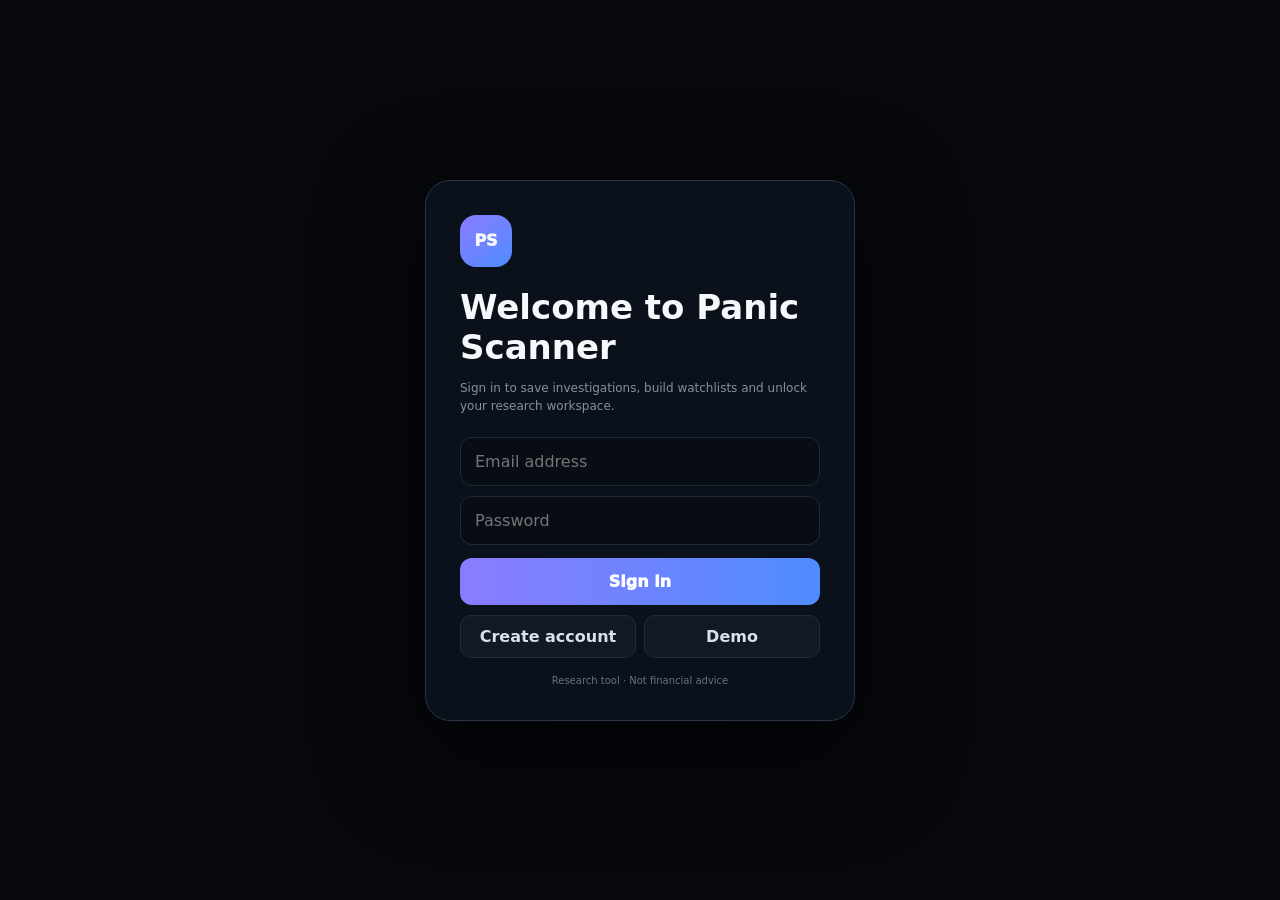
==== commit 6d58f836: "Upgrade interactive market maps with touch/date tooltips" ====
--- a/index.html
+++ b/index.html
@@ -1,7 +1,12 @@
-<!doctype html>
-<html lang="en"><head><meta charset="utf-8"><meta name="viewport" content="width=device-width,initial-scale=1,viewport-fit=cover"><meta name="theme-color" content="#07090f"><title>Panic Scanner — Market Intelligence</title><style>
-:root{--bg:#07090f;--panel:#0d121b;--line:#202a39;--text:#f6f8fc;--muted:#8490a4;--purple:#8b7cff;--blue:#4f8cff;--cyan:#42d9ff;--green:#35d59d;--red:#ff5266;--yellow:#f5c85c;--shadow:0 25px 80px #0009}*{box-sizing:border-box}body{margin:0;background:radial-gradient(1000px 600px at 75% -10%,#263a6b55,transparent 62%),radial-gradient(800px 500px at -10% 45%,#63223d22,transparent 65%),var(--bg);color:var(--text);font-family:Inter,system-ui,sans-serif}button,input{font:inherit}button{cursor:pointer}body:before{content:"";position:fixed;inset:0;pointer-events:none;opacity:.035;background-image:linear-gradient(#fff 1px,transparent 1px),linear-gradient(90deg,#fff 1px,transparent 1px);background-size:42px 42px;z-index:-1}.auth{position:fixed;inset:0;z-index:200;background:radial-gradient(600px 500px at 50% 35%,#263d7550,transparent 65%),#06080d;display:grid;place-items:center;padding:20px}.auth.hidden{display:none}.authBox{width:min(430px,100%);padding:34px;border:1px solid #2a3548;background:#0c121bf5;border-radius:25px;box-shadow:0 30px 100px #000b}.authLogo{width:52px;height:52px;border-radius:16px;background:linear-gradient(145deg,var(--purple),var(--blue));display:grid;place-items:center;font-weight:1000;box-shadow:0 0 35px #765cff55}.auth h1{font-size:34px;margin:20px 0 7px}.auth p{color:var(--muted);font-size:13px;line-height:1.5}.auth input{width:100%;margin-top:10px;padding:14px;border:1px solid var(--line);background:#080d15;color:#fff;border-radius:12px;outline:none}.auth input:focus{border-color:var(--purple);box-shadow:0 0 0 4px #8b7cff18}.authBtn{width:100%;margin-top:13px;border:0;border-radius:12px;padding:14px;background:linear-gradient(90deg,var(--purple),var(--blue));color:#fff;font-weight:1000;box-shadow:0 0 28px #765cff33}.authAlt{display:flex;gap:8px;margin-top:10px}.authAlt button{flex:1;border:1px solid var(--line);background:#111925;color:#dbe1eb;border-radius:11px;padding:11px;font-weight:800}.authNote{text-align:center;color:#657187;font-size:10px;margin-top:17px}.app{min-height:100vh}.side{position:fixed;left:0;top:0;bottom:0;width:238px;background:#090d15ed;border-right:1px solid var(--line);backdrop-filter:blur(24px);z-index:50;padding:20px 15px;display:flex;flex-direction:column}.brand{display:flex;align-items:center;gap:11px;padding:3px 8px 28px}.logo{width:42px;height:42px;border-radius:14px;background:linear-gradient(145deg,var(--purple),var(--blue));display:grid;place-items:center;font-weight:1000}.brand small{display:block;color:var(--muted);font-size:9px}.nav{width:100%;border:1px solid transparent;background:transparent;color:var(--muted);padding:12px;border-radius:13px;display:flex;gap:12px;align-items:center;text-align:left;font-weight:850}.nav.active,.nav:hover{background:#141c2a;color:#fff;border-color:var(--line);box-shadow:inset 3px 0 0 var(--purple)}.nav i{font-style:normal;width:19px;text-align:center}.sidefoot{margin-top:auto}.owner{border:1px solid #765cff55;background:#17132a;padding:13px;border-radius:15px}.owner b{font-size:9px;color:#b9afff}.owner p{font-size:10px;color:var(--muted);line-height:1.4}.main{margin-left:238px;min-height:100vh}.top{height:72px;position:sticky;top:0;z-index:30;border-bottom:1px solid var(--line);background:#07090fdf;backdrop-filter:blur(20px);display:flex;align-items:center;justify-content:space-between;padding:0 34px}.topright{display:flex;gap:10px;align-items:center}.online{font-size:10px;color:var(--green);border:1px solid #35d59d33;background:#35d59d0d;padding:7px 10px;border-radius:99px;font-weight:950}.avatar{width:38px;height:38px;border-radius:50%;display:grid;place-items:center;background:#171f2d;border:1px solid var(--line);font-weight:950}.content{max-width:1480px;padding:34px 36px 90px}.hero{display:grid;grid-template-columns:minmax(0,1.35fr) 390px;gap:20px}.heroMain{padding:42px 0 30px}.eyebrow{font-size:10px;color:var(--red);font-weight:1000;letter-spacing:2px}.hero h1{font-size:clamp(52px,6vw,88px);line-height:.88;letter-spacing:-4px;margin:12px 0 22px}.hero h1 span{color:#aeb9cc}.lead{max-width:760px;color:var(--muted);font-size:17px;line-height:1.6}.search{display:flex;gap:10px;max-width:800px;margin-top:28px}.search input{flex:1;min-width:0;background:#090e16;border:1px solid var(--line);color:#fff;border-radius:15px;padding:17px 18px;outline:none}.primary{border:0;border-radius:14px;background:#fff;color:#07090f;padding:0 22px;font-weight:1000}.heroCard,.card{background:linear-gradient(180deg,#101722f5,#0b1018f5);border:1px solid var(--line);border-radius:20px;box-shadow:var(--shadow)}.heroCard{align-self:end;padding:22px}.tinyrow{display:flex;justify-content:space-between;color:var(--muted);font-size:10px;font-weight:900}.live{color:var(--green)}.heroNumber{font-size:34px;font-weight:1000;margin:8px 0}.miniChart{height:110px;margin-top:15px}.section{margin-top:36px}.sectionHead{display:flex;justify-content:space-between;align-items:end;margin-bottom:13px}.sectionHead h2{margin:0;font-size:22px}.sectionHead p{margin:4px 0 0;color:var(--muted);font-size:12px}.matches{padding:6px 20px}.match{display:flex;align-items:center;justify-content:space-between;gap:15px;padding:15px 2px;border-top:1px solid var(--line)}.match:first-child{border-top:0}.match small{display:block;color:var(--muted);margin-top:4px}.outline{background:#151d29;color:#fff;border:1px solid var(--line);border-radius:11px;padding:10px 15px;font-weight:900}.loading{padding:22px;color:var(--muted)}.analysis{display:none}.analysisGrid{display:grid;grid-template-columns:minmax(0,.8fr) minmax(0,1.2fr);gap:18px}.analysisCard{padding:24px}.stockTop{display:flex;justify-content:space-between;gap:12px}.ticker{font-size:34px;font-weight:1000}.company{color:var(--muted);margin-top:3px}.price{text-align:right;font-size:30px;font-weight:1000}.move{text-align:right;font-weight:950;margin-top:4px}.green{color:var(--green)}.red{color:var(--red)}.scoreRow{display:flex;gap:18px;align-items:center;margin:27px 0 17px}.gauge{width:112px;height:112px;flex:0 0 112px;border-radius:50%;display:grid;place-items:center;background:conic-gradient(var(--scoreColor) var(--score),#242e3e 0);position:relative}.gauge:after{content:"";position:absolute;inset:9px;border-radius:50%;background:#0d131d}.gauge strong{position:relative;z-index:1;font-size:32px}.scoreText p{margin:5px 0 0;color:var(--muted);font-size:11px;line-height:1.45}.metrics{margin-top:15px}.metric{display:flex;justify-content:space-between;padding:12px 0;border-top:1px solid var(--line);font-size:13px}.metric span{color:var(--muted)}.chartCard{padding:20px}.chartTitle{display:flex;justify-content:space-between;align-items:center}.chartTitle h2{margin:0;font-size:18px}.chartTitle span{color:var(--muted);font-size:10px}.chartWrap{position:relative;height:330px;margin-top:12px;background:#090e15;border:1px solid #1b2432;border-radius:15px;overflow:hidden}.chartSvg{position:absolute;inset:0;width:100%;height:100%}.gridLine{stroke:#263043;stroke-width:1}.pricePath{fill:none;stroke:#8b7cff;stroke-width:3;stroke-linecap:round;stroke-linejoin:round}.priceArea{fill:url(#area);opacity:.28}.newsGrid{display:grid;grid-template-columns:1.1fr .9fr;gap:18px;margin-top:18px}.newsCard{padding:20px}.newsItem{padding:13px 0;border-top:1px solid var(--line)}.newsItem:first-child{border-top:0}.newsItem b{font-size:12px}.newsItem small{display:block;color:var(--muted);margin-top:5px;font-size:9px;line-height:1.45}.sentiment{font-size:10px;font-weight:1000;margin-top:7px}.investigateBar{display:flex;align-items:center;justify-content:space-between;gap:15px;margin-top:18px;padding:16px;border:1px solid #786cff55;background:linear-gradient(100deg,#16132a,#101622);border-radius:16px}.investigateBar span{color:var(--muted);font-size:10px}.investigateBtn{border:0;background:var(--purple);color:#fff;border-radius:11px;padding:12px 15px;font-weight:1000}.investigation{display:none;margin-top:20px}.investHead{padding:24px;background:linear-gradient(135deg,#15142b,#0c121c);border:1px solid #765cff55;border-radius:20px}.investHead h2{font-size:30px;margin:8px 0 4px}.investHead p{color:var(--muted);font-size:12px}.steps{display:grid;grid-template-columns:repeat(6,1fr);gap:7px;margin-top:18px}.step{border:1px solid var(--line);border-radius:12px;padding:10px;background:#0e151f;min-height:72px}.step.done{border-color:#35d59d44}.step b{display:block;font-size:10px;margin-top:7px}.step small{display:block;color:var(--muted);font-size:8px;margin-top:4px}.researchGrid{display:grid;grid-template-columns:1fr 1fr;gap:14px;margin-top:14px}.researchCard{padding:19px}.researchCard h3{margin:0 0 12px;font-size:16px}.bars{display:grid;gap:9px}.barRow{display:grid;grid-template-columns:100px 1fr 38px;gap:8px;align-items:center;font-size:10px}.track{height:7px;background:#202a3a;border-radius:99px;overflow:hidden}.track i{display:block;height:100%;background:linear-gradient(90deg,var(--blue),var(--purple));border-radius:99px}.bullets{display:grid;gap:8px}.bullet{padding:10px;border:1px solid var(--line);border-radius:11px;background:#0e151f;color:#cbd2df;font-size:10px;line-height:1.45}.final{margin-top:14px;padding:20px;border-radius:17px;border:1px solid #35d59d44;background:#0d1b19;display:grid;grid-template-columns:150px 1fr;gap:20px;align-items:center}.finalScore{font-size:48px;font-weight:1000;color:var(--green)}.eliteMap{margin-top:14px;padding:20px;border:1px solid #f4c45f55;background:#12110d;border-radius:20px}.eliteChart{height:390px;margin-top:13px;position:relative;background:#090d14;border:1px solid #252b37;border-radius:16px;overflow:hidden}.eliteSvg{position:absolute;inset:0;width:100%;height:100%}.stressZone{fill:#ff52661c;stroke:#ff526666;stroke-width:1}.stressLine{stroke:#ff5266;stroke-width:1.5;stroke-dasharray:5 5}.recoveryLine{stroke:#35d59d;stroke-width:1.5;stroke-dasharray:5 5}.eliteInsight{margin-top:12px;padding:12px;border:1px solid #35d59d33;background:#35d59d08;border-radius:12px;font-size:10px;line-height:1.5}.drawerBack{position:fixed;inset:0;background:#0009;z-index:70;display:none}.drawerBack.show{display:block}.drawer{position:fixed;left:0;top:0;bottom:0;width:min(440px,94vw);background:#0a0f17;z-index:80;border-right:1px solid var(--line);transform:translateX(-105%);transition:.28s;overflow:auto;box-shadow:30px 0 90px #000b}.drawer.open{transform:translateX(0)}.drawerHead{height:72px;position:sticky;top:0;background:#0a0f17ee;display:flex;justify-content:space-between;align-items:center;padding:0 20px;border-bottom:1px solid var(--line)}.drawerBody{padding:20px}.profile{display:flex;gap:12px;align-items:center;padding:14px;border:1px solid var(--line);border-radius:16px;background:#101722}.drawerSection{margin-top:24px}.drawerSection h3{font-size:10px;letter-spacing:1.4px;color:#6e7a8f;text-transform:uppercase}.plan{padding:17px;border:1px solid var(--line);border-radius:16px;background:#0e151f;margin-top:10px}.plan.pro{border-color:#786cff66}.plan.elite{border-color:#f4c45f66}.plan button{width:100%;border:0;border-radius:10px;padding:11px;font-weight:1000;background:#fff}.plan.pro button{background:var(--purple);color:#fff}.plan.elite button{background:var(--yellow)}.promo{display:flex;gap:7px}.promo input{flex:1;background:#090e15;border:1px solid var(--line);color:#fff;border-radius:10px;padding:11px}.promo button{border:0;border-radius:10px;padding:0 13px;font-weight:900}.close{width:38px;height:38px;border:1px solid var(--line);border-radius:11px;background:#141b27;color:#fff}@media(max-width:900px){.side{width:74px;padding:15px 9px}.brand b,.brand small,.label,.nav span,.owner{display:none}.brand{justify-content:center}.main{margin-left:74px}.top{padding:0 18px}.content{padding:24px 18px}.hero,.analysisGrid,.newsGrid{grid-template-columns:1fr}.heroCard{display:none}.steps{grid-template-columns:repeat(3,1fr)}}@media(max-width:620px){.side{top:auto;right:0;width:100%;height:68px;bottom:0;flex-direction:row;justify-content:space-around;border-right:0;border-top:1px solid var(--line);padding:7px;z-index:100}.brand,.sidefoot{display:none}.main{margin-left:0;padding-bottom:65px}.top{height:62px;padding:0 14px}.content{padding:18px 12px 80px}.heroMain{padding:30px 0 10px}.hero h1{font-size:50px}.lead{font-size:14px}.search{flex-direction:column}.primary{padding:14px}.steps{grid-template-columns:repeat(2,1fr)}.researchGrid{grid-template-columns:1fr}.final{grid-template-columns:1fr}.ticker{font-size:28px}.price{font-size:24px}.chartWrap{height:270px}.authBox{padding:26px}}
-</style></head><body>
+<!doctype html><html lang="en"><head><meta charset="utf-8"><meta name="viewport" content="width=device-width,initial-scale=1,viewport-fit=cover"><meta name="theme-color" content="#07090f"><title>Panic Scanner — Market Intelligence</title><style>:root{--bg:#07090f;--panel:#0d121b;--line:#202a39;--text:#f6f8fc;--muted:#8490a4;--purple:#8b7cff;--blue:#4f8cff;--cyan:#42d9ff;--green:#35d59d;--red:#ff5266;--yellow:#f5c85c;--shadow:0 25px 80px #0009}*{box-sizing:border-box}body{margin:0;background:radial-gradient(1000px 600px at 75% -10%,#263a6b55,transparent 62%),radial-gradient(800px 500px at -10% 45%,#63223d22,transparent 65%),var(--bg);color:var(--text);font-family:Inter,system-ui,sans-serif}button,input{font:inherit}button{cursor:pointer}body:before{content:"";position:fixed;inset:0;pointer-events:none;opacity:.035;background-image:linear-gradient(#fff 1px,transparent 1px),linear-gradient(90deg,#fff 1px,transparent 1px);background-size:42px 42px;z-index:-1}.auth{position:fixed;inset:0;z-index:200;background:#06080d;display:grid;place-items:center;padding:20px}.auth.hidden{display:none}.authBox{width:min(430px,100%);padding:34px;border:1px solid #2a3548;background:#0c121bf5;border-radius:25px;box-shadow:0 30px 100px #000b}.authLogo{width:52px;height:52px;border-radius:16px;background:linear-gradient(145deg,var(--purple),var(--blue));display:grid;place-items:center;font-weight:1000}.auth h1{font-size:34px;margin:20px 0 7px}.auth p,.micro,.notice{color:var(--muted);font-size:12px;line-height:1.5}.auth input{width:100%;margin-top:10px;padding:14px;border:1px solid var(--line);background:#080d15;color:#fff;border-radius:12px}.authBtn{width:100%;margin-top:13px;border:0;border-radius:12px;padding:14px;background:linear-gradient(90deg,var(--purple),var(--blue));color:#fff;font-weight:1000}.authAlt{display:flex;gap:8px;margin-top:10px}.authAlt button{flex:1;border:1px solid var(--line);background:#111925;color:#dbe1eb;border-radius:11px;padding:11px;font-weight:800}.authNote{text-align:center;color:#657187;font-size:10px;margin-top:17px}.side{position:fixed;left:0;top:0;bottom:0;width:238px;background:#090d15ed;border-right:1px solid var(--line);backdrop-filter:blur(24px);z-index:50;padding:20px 15px;display:flex;flex-direction:column}.brand{display:flex;align-items:center;gap:11px;padding:3px 8px 28px}.logo{width:42px;height:42px;border-radius:14px;background:linear-gradient(145deg,var(--purple),var(--blue));display:grid;place-items:center;font-weight:1000}.brand small{display:block;color:var(--muted);font-size:9px}.nav{width:100%;border:1px solid transparent;background:transparent;color:var(--muted);padding:12px;border-radius:13px;display:flex;gap:12px;align-items:center;text-align:left;font-weight:850}.nav.active,.nav:hover{background:#141c2a;color:#fff;border-color:var(--line);box-shadow:inset 3px 0 0 var(--purple)}.nav i{font-style:normal;width:19px;text-align:center}.sidefoot{margin-top:auto}.owner{border:1px solid #765cff55;background:#17132a;padding:13px;border-radius:15px}.owner b{font-size:9px;color:#b9afff}.owner p{font-size:10px;color:var(--muted);line-height:1.4}.main{margin-left:238px;min-height:100vh}.top{height:72px;position:sticky;top:0;z-index:30;border-bottom:1px solid var(--line);background:#07090fdf;backdrop-filter:blur(20px);display:flex;align-items:center;justify-content:space-between;padding:0 34px}.topright{display:flex;gap:10px;align-items:center}.online{font-size:10px;color:var(--green);border:1px solid #35d59d33;background:#35d59d0d;padding:7px 10px;border-radius:99px;font-weight:950}.avatar{width:38px;height:38px;border-radius:50%;display:grid;place-items:center;background:#171f2d;border:1px solid var(--line);font-weight:950}.content{max-width:1480px;padding:34px 36px 90px}.hero{display:grid;grid-template-columns:minmax(0,1.35fr) 390px;gap:20px}.heroMain{padding:42px 0 30px}.eyebrow{font-size:10px;color:var(--red);font-weight:1000;letter-spacing:2px}.hero h1{font-size:clamp(52px,6vw,88px);line-height:.88;letter-spacing:-4px;margin:12px 0 22px}.hero h1 span{color:#aeb9cc}.lead{max-width:760px;color:var(--muted);font-size:17px;line-height:1.6}.search{display:flex;gap:10px;max-width:800px;margin-top:28px}.search input{flex:1;min-width:0;background:#090e16;border:1px solid var(--line);color:#fff;border-radius:15px;padding:17px 18px}.primary{border:0;border-radius:14px;background:#fff;color:#07090f;padding:0 22px;font-weight:1000}.heroCard,.card{background:linear-gradient(180deg,#101722f5,#0b1018f5);border:1px solid var(--line);border-radius:20px;box-shadow:var(--shadow)}.heroCard{align-self:end;padding:22px}.tinyrow{display:flex;justify-content:space-between;color:var(--muted);font-size:10px;font-weight:900}.live{color:var(--green)}.heroNumber{font-size:34px;font-weight:1000;margin:8px 0}.miniChart{height:110px;margin-top:15px}.section{margin-top:36px}.sectionHead{display:flex;justify-content:space-between;align-items:end;margin-bottom:13px}.sectionHead h2{margin:0;font-size:22px}.sectionHead p{margin:4px 0 0;color:var(--muted);font-size:12px}.matches{padding:6px 20px}.match{display:flex;align-items:center;justify-content:space-between;gap:15px;padding:15px 2px;border-top:1px solid var(--line)}.match:first-child{border-top:0}.match small{display:block;color:var(--muted);margin-top:4px}.outline{background:#151d29;color:#fff;border:1px solid var(--line);border-radius:11px;padding:10px 15px;font-weight:900}.loading{padding:22px;color:var(--muted)}.analysis{display:none}.analysisGrid{display:grid;grid-template-columns:minmax(0,.8fr) minmax(0,1.2fr);gap:18px}.analysisCard{padding:24px}.stockTop{display:flex;justify-content:space-between;gap:12px}.ticker{font-size:34px;font-weight:1000}.company{color:var(--muted);margin-top:3px}.price{text-align:right;font-size:30px;font-weight:1000}.move{text-align:right;font-weight:950;margin-top:4px}.green{color:var(--green)}.red{color:var(--red)}.scoreRow{display:flex;gap:18px;align-items:center;margin:27px 0 17px}.gauge{width:112px;height:112px;flex:0 0 112px;border-radius:50%;display:grid;place-items:center;background:conic-gradient(var(--scoreColor) var(--score),#242e3e 0);position:relative}.gauge:after{content:"";position:absolute;inset:9px;border-radius:50%;background:#0d131d}.gauge strong{position:relative;z-index:1;font-size:32px}.scoreText p{margin:5px 0 0;color:var(--muted);font-size:11px;line-height:1.45}.metrics{margin-top:15px}.metric{display:flex;justify-content:space-between;padding:12px 0;border-top:1px solid var(--line);font-size:13px}.metric span{color:var(--muted)}.chartCard{padding:20px}.chartTitle{display:flex;justify-content:space-between;align-items:center;gap:10px}.chartTitle h2{margin:0;font-size:18px}.chartTitle span{color:var(--muted);font-size:10px}.rangeBtns{display:flex;gap:5px;margin-top:10px;flex-wrap:wrap}.rangeBtns button{border:1px solid var(--line);background:#101722;color:var(--muted);border-radius:8px;padding:6px 9px;font-size:9px;font-weight:900}.rangeBtns button.active{color:#fff;border-color:#765cff88;background:#17132a}.interactiveChart{position:relative;height:330px;margin-top:10px;background:#090e15;border:1px solid #1b2432;border-radius:15px;overflow:hidden;touch-action:none;user-select:none}.interactiveChart svg{position:absolute;inset:0;width:100%;height:100%}.gridLine{stroke:#263043;stroke-width:1}.pricePath{fill:none;stroke:#8b7cff;stroke-width:3;stroke-linecap:round;stroke-linejoin:round}.priceArea{fill:url(#area);opacity:.28}.crosshair{stroke:#cbd4e5;stroke-width:1;stroke-dasharray:4 4;opacity:0}.hoverDot{fill:#fff;stroke:#8b7cff;stroke-width:3;opacity:0}.chartTip,.eliteTip{position:absolute;left:12px;top:12px;min-width:185px;pointer-events:none;padding:10px 11px;border:1px solid #354258;background:#0b111bf5;border-radius:10px;box-shadow:0 15px 40px #0008;opacity:0;z-index:5}.chartTip.show,.eliteTip.show{opacity:1}.chartTip b,.eliteTip b{font-size:11px}.chartTip small,.eliteTip small{display:block;color:#9ba6b9;font-size:9px;line-height:1.5;margin-top:4px}.xLabels{display:flex;justify-content:space-between;color:#69758a;font-size:8px;margin-top:6px}.chartHint{font-size:9px;color:#667287;margin-top:7px}.newsGrid{display:grid;grid-template-columns:1.1fr .9fr;gap:18px;margin-top:18px}.newsCard{padding:20px}.newsItem{padding:13px 0;border-top:1px solid var(--line)}.newsItem:first-child{border-top:0}.newsItem b{font-size:12px}.newsItem small{display:block;color:var(--muted);margin-top:5px;font-size:9px;line-height:1.45}.sentiment{font-size:10px;font-weight:1000;margin-top:7px}.investigateBar{display:flex;align-items:center;justify-content:space-between;gap:15px;margin-top:18px;padding:16px;border:1px solid #786cff55;background:linear-gradient(100deg,#16132a,#101622);border-radius:16px}.investigateBar span{display:block;color:var(--muted);font-size:10px;margin-top:4px}.investigateBtn{border:0;background:var(--purple);color:#fff;border-radius:11px;padding:12px 15px;font-weight:1000}.investigation{display:none;margin-top:20px}.investHead{padding:24px;background:linear-gradient(135deg,#15142b,#0c121c);border:1px solid #765cff55;border-radius:20px}.investHead h2{font-size:30px;margin:8px 0 4px}.investHead p{color:var(--muted);font-size:12px}.steps{display:grid;grid-template-columns:repeat(6,1fr);gap:7px;margin-top:18px}.step{border:1px solid var(--line);border-radius:12px;padding:10px;background:#0e151f;min-height:72px}.step.done{border-color:#35d59d44}.step b{display:block;font-size:10px;margin-top:7px}.step small{display:block;color:var(--muted);font-size:8px;margin-top:4px}.researchGrid{display:grid;grid-template-columns:1fr 1fr;gap:14px;margin-top:14px}.researchCard{padding:19px}.researchCard h3{margin:0 0 12px;font-size:16px}.bars{display:grid;gap:9px}.barRow{display:grid;grid-template-columns:100px 1fr 38px;gap:8px;align-items:center;font-size:10px}.track{height:7px;background:#202a3a;border-radius:99px;overflow:hidden}.track i{display:block;height:100%;background:linear-gradient(90deg,var(--blue),var(--purple));border-radius:99px}.bullets{display:grid;gap:8px}.bullet{padding:10px;border:1px solid var(--line);border-radius:11px;background:#0e151f;color:#cbd2df;font-size:10px;line-height:1.45}.final{margin-top:14px;padding:20px;border-radius:17px;border:1px solid #35d59d44;background:#0d1b19;display:grid;grid-template-columns:150px 1fr;gap:20px;align-items:center}.finalScore{font-size:48px;font-weight:1000;color:var(--green)}.eliteMap{margin-top:14px;padding:20px;border:1px solid #f4c45f55;background:#12110d;border-radius:20px}.eliteHead{display:flex;justify-content:space-between;gap:20px;align-items:start}.eliteHead h3{margin:0 0 10px;font-size:28px}.eliteHead p{margin:0;color:#d2d5db;font-size:15px;line-height:1.55;max-width:720px}.eliteBadge{font-size:10px;letter-spacing:1.5px;color:#f5c85c;border:1px solid #f5c85c55;border-radius:999px;padding:7px 9px}.eliteChart{height:390px;margin-top:13px;position:relative;background:#090d14;border:1px solid #252b37;border-radius:16px;overflow:hidden;touch-action:none;user-select:none}.eliteSvg{position:absolute;inset:0;width:100%;height:100%}.stressZone{fill:#ff52661c;stroke:#ff526666;stroke-width:1}.stressLine{stroke:#ff5266;stroke-width:1.5;stroke-dasharray:5 5}.recoveryLine{stroke:#35d59d;stroke-width:1.5;stroke-dasharray:5 5}.eliteLabel{font-size:11px;font-weight:900}.drawerBack{position:fixed;inset:0;background:#0009;z-index:70;display:none}.drawerBack.show{display:block}.drawer{position:fixed;left:0;top:0;bottom:0;width:min(440px,94vw);background:#0a0f17;z-index:80;border-right:1px solid var(--line);transform:translateX(-105%);transition:.28s;overflow:auto;box-shadow:30px 0 90px #000b}.drawer.open{transform:translateX(0)}.drawerHead{height:72px;position:sticky;top:0;background:#0a0f17ee;display:flex;justify-content:space-between;align-items:center;padding:0 20px;border-bottom:1px solid var(--line)}.drawerBody{padding:20px}.profile{display:flex;gap:12px;align-items:center;padding:14px;border:1px solid var(--line);border-radius:16px;background:#101722}.drawerSection{margin-top:24px}.drawerSection h3{font-size:10px;letter-spacing:1.4px;color:#6e7a8f;text-transform:uppercase}.plan{padding:17px;border:1px solid var(--line);border-radius:16px;background:#0e151f;margin-top:10px}.plan.pro{border-color:#786cff66}.plan.elite{border-color:#f4c45f66}.plan button{width:100%;border:0;border-radius:10px;padding:11px;font-weight:1000;background:#fff}.plan.pro button{background:var(--purple);color:#fff}.plan.elite button{background:var(--yellow)}.promo{display:flex;gap:7px}.promo input{flex:1;background:#090e15;border:1px solid var(--line);color:#fff;border-radius:10px;padding:11px}.promo button{border:0;border-radius:10px;padding:0 13px;font-weight:900}.close{width:38px;height:38px;border:1px solid var(--line);border-radius:11px;background:#141b27;color:#fff}@media(max-width:900px){.side{width:74px;padding:15px 9px}.brand b,.brand small,.label,.nav span,.owner{display:none}.brand{justify-content:center}.main{margin-left:74px}.top{padding:0 18px}.content{padding:24px 18px}.hero,.analysisGrid,.newsGrid{grid-template-columns:1fr}.heroCard{display:none}.steps{grid-template-columns:repeat(3,1fr)}}@media(max-width:620px){.side{top:auto;right:0;width:100%;height:68px;bottom:0;flex-direction:row;justify-content:space-around;border-right:0;border-top:1px solid var(--line);padding:7px;z-index:100}.brand,.sidefoot{display:none}.main{margin-left:0;padding-bottom:65px}.top{height:62px;padding:0 14px}.content{padding:18px 12px 80px}.heroMain{padding:30px 0 10px}.hero h1{font-size:50px}.lead{font-size:14px}.search{flex-direction:column}.primary{padding:14px}.steps{grid-template-columns:repeat(2,1fr)}.researchGrid{grid-template-columns:1fr}.final{grid-template-columns:1fr}.ticker{font-size:28px}.price{font-size:24px}.interactiveChart{height:270px}.eliteChart{height:330px}.eliteHead h3{font-size:23px}.eliteHead p{font-size:13px}.eliteBadge{display:none}.chartTip,.eliteTip{min-width:160px}.authBox{padding:26px}}</style></head><body>
 <div class="auth" id="auth"><div class="authBox"><div class="authLogo">PS</div><h1>Welcome to Panic Scanner</h1><p>Sign in to save investigations, build watchlists and unlock your research workspace.</p><input id="email" type="email" placeholder="Email address"><input id="password" type="password" placeholder="Password"><button class="authBtn" onclick="enterApp()">Sign in</button><div class="authAlt"><button onclick="enterApp()">Create account</button><button onclick="demoLogin()">Demo</button></div><div class="authNote">Research tool · Not financial advice</div></div></div>
-<div class="app"><aside class="side"><div class="brand"><div class="logo">PS</div><div><b>PANIC SCANNER</b><small>MARKET INTELLIGENCE</small></div></div><div class="label">WORKSPACE</div><button class="nav active" onclick="go('dashboard')"><i>⌂</i><span>Dashboard</span></button><button class="nav" onclick="go('watchlist')"><i>◈</i><span>Watchlist</span></button><button class="nav" onclick="go('plans')"><i>◆</i><span>Plans</span></button><button class="nav" onclick="openDrawer()"><i>⚙</i><span>Settings</span></button><div class="sidefoot"><button class="nav" onclick="openDrawer()"><i>●</i><span>Account</span></button><div class="owner"><b>LIVE MARKET ENGINE</b><p>Data connected · research workspace online</p></div></div></aside><main class="main"><header class="top"><b>Panic Scanner <span style="color:var(--muted)">/ Dashboard</span></b><div class="topright"><span class="online">● DATA ONLINE</span><button class="avatar" onclick="openDrawer()">W</button></div></header><div class="content"><section class="hero"><div class="heroMain"><div class="eyebrow">MARKET OVERREACTION RESEARCH</div><h1>Find fear.<br><span>Challenge the panic.</span></h1><p class="lead">Scan a company, see the real price action, follow the news that moved it, then investigate whether the market reaction looks excessive.</p><div class="search"><input id="q" placeholder="Search a stock — BlackRock or BLK" maxlength="30"><button class="primary" onclick="searchStocks()">Search</button></div><div class="micro">Standard scan · Pro investigation · Elite stress mapping</div></div><div class="heroCard"><div class="tinyrow"><span>MARKET PULSE</span><span class="live">● LIVE</span></div><div class="heroNumber">Fear → Evidence</div><div class="miniChart"><svg viewBox="0 0 300 110" preserveAspectRatio="none"><path d="M0 80 C30 70 40 72 60 58 S100 75 125 45 S160 55 180 36 S220 48 245 22 S275 38 300 12" fill="none" stroke="#8b7cff" stroke-width="3"/><path d="M0 80 C30 70 40 72 60 58 S100 75 125 45 S160 55 180 36 S220 48 245 22 S275 38 300 12 L300 110 L0 110Z" fill="url(#hero)" opacity=".2"/><defs><linearGradient id="hero" x1="0" x2="0" y1="0" y2="1"><stop stop-color="#8b7cff"/><stop offset="1" stop-color="#8b7cff" stop-opacity="0"/></linearGradient></defs></svg></div></div></section><section class="section" id="matchesSection" style="display:none"><div class="sectionHead"><div><h2>Matches</h2><p>Select a security to analyze.</p></div></div><div class="card matches" id="matches"></div></section><div class="card" id="loading" style="display:none"><div class="loading">Loading market intelligence…</div></div><section class="section analysis" id="analysis"><div class="analysisGrid"><div class="card analysisCard"><div class="stockTop"><div><div class="ticker" id="ticker"></div><div class="company" id="company"></div></div><div><div class="price" id="price"></div><div class="move" id="move"></div></div></div><div class="scoreRow"><div class="gauge" id="gauge"><strong id="score">0</strong></div><div class="scoreText"><b id="verdict"></b><p>Panic / overreaction heuristic. A research signal, not a buy or sell recommendation.</p></div></div><div class="metrics"><div class="metric"><span>RSI (14)</span><b id="rsi">—</b></div><div class="metric"><span>20-day SMA</span><b id="sma20">—</b></div><div class="metric"><span>50-day SMA</span><b id="sma50">—</b></div><div class="metric"><span>20-day drawdown</span><b id="dd">—</b></div><div class="metric"><span>Volume</span><b id="volume">—</b></div></div></div><div class="card chartCard"><div class="chartTitle"><h2>Actual price action</h2><span>Recent sessions</span></div><div class="chartWrap"><svg id="chartSvg" class="chartSvg" viewBox="0 0 900 330" preserveAspectRatio="none"></svg></div><p class="notice">Standard shows the actual market path without the Elite stress overlays.</p></div></div><div class="newsGrid"><div class="card newsCard"><div class="sectionHead"><div><h2>Market News</h2><p>Recent headlines and market sentiment.</p></div></div><div id="news"><div class="loading">News loads with the investigation.</div></div></div><div class="card newsCard"><h2>Market reaction</h2><p class="notice">See what changed first. Then investigate the reason behind the move.</p><div class="investigateBar"><div><b>Deep Investigation</b><span>Technical + fundamentals + catalysts + risk</span></div><button class="investigateBtn" onclick="investigate()">Investigate →</button></div></div></div><div class="investigation" id="investigation"><div class="investHead"><div class="eyebrow">RESEARCH WORKFLOW</div><h2>Investigating <span id="investTicker"></span></h2><p>Evidence is organized from market reaction to final conclusion.</p><div class="steps"><div class="step done"><b>01 · Market</b><small>Reaction</small></div><div class="step done"><b>02 · Technical</b><small>Trend & momentum</small></div><div class="step done"><b>03 · Fundamentals</b><small>Quality</small></div><div class="step done"><b>04 · News</b><small>Catalysts</small></div><div class="step done"><b>05 · Risk</b><small>Bear case</small></div><div class="step done"><b>06 · Verdict</b><small>Conclusion</small></div></div></div><div class="researchGrid"><div class="card researchCard"><h3>Signal balance</h3><div class="bars"><div class="barRow"><span>Market stress</span><div class="track"><i style="width:78%;background:var(--red)"></i></div><b class="red">78</b></div><div class="barRow"><span>Fundamental quality</span><div class="track"><i style="width:68%"></i></div><b>68</b></div><div class="barRow"><span>Recovery setup</span><div class="track"><i style="width:55%;background:var(--green)"></i></div><b class="green">55</b></div></div></div><div class="card researchCard"><h3>What changed?</h3><div class="bullets"><div class="bullet">Price shock and volume are compared against recent sessions.</div><div class="bullet">Technical damage is separated from longer-term company evidence.</div><div class="bullet">News is kept in the investigation so the market reaction has context.</div></div></div></div><div class="final"><div><div class="finalScore">74</div><small>RESEARCH RESILIENCE</small></div><div><h3>Potentially excessive reaction</h3><p>The scanner sees meaningful stress, but the evidence should be reviewed before treating a recovery setup as attractive.</p></div></div><div class="eliteMap"><div class="eliteHead"><div><h3>◆ Elite Market Reaction Map</h3><p>Premium visual layer — focused stress and recovery-watch zones on the actual price path.</p></div><span class="eliteBadge">ELITE</span></div><div class="eliteChart"><svg class="eliteSvg" viewBox="0 0 900 390" preserveAspectRatio="none"><g stroke="#202a39"><path d="M0 70H900M0 140H900M0 210H900M0 280H900M0 350H900"/></g><path class="stressZone" d="M535 35 L640 35 L640 350 L535 350Z"/><path class="pricePath" d="M20 105 C90 120 110 90 170 115 S260 125 320 150 S380 130 430 175 S490 180 535 215 S590 320 640 285 S700 240 760 225 S830 185 880 160"/><path class="stressLine" d="M535 35V350"/><path class="recoveryLine" d="M640 35V350"/><text x="545" y="55" fill="#ff8794" class="eliteLabel">MARKET STRESS</text><text x="650" y="55" fill="#58e3b2" class="eliteLabel">RECOVERY WATCH</text></svg></div><div class="eliteInsight"><b>Elite insight:</b> the red zone highlights an unusually sharp market reaction; the green line marks the point where the reaction begins to stabilize. It is a research watch zone, not a guaranteed buy signal.</div></div></div></section></div></main></div><div class="drawerBack" id="backdrop" onclick="closeDrawer()"></div><aside class="drawer" id="drawer"><div class="drawerHead"><b>Account & Settings</b><button class="close" onclick="closeDrawer()">×</button></div><div class="drawerBody"><div class="profile"><div class="profileIcon">W</div><div><b>William</b><small>Free account · Research workspace</small></div></div><div class="drawerSection"><h3>Membership</h3><div class="plan"><b>Standard</b><p class="micro">Scan the market and understand the basics.</p><button>Current plan</button></div><div class="plan pro"><b>Pro</b><p class="micro">Investigations, watchlists, advanced evidence and news context.</p><button onclick="toast('Pro checkout will connect to Stripe before launch.')">Explore Pro</button></div><div class="plan elite"><b>Elite</b><p class="micro">Full research workflow + Market Reaction Map + deeper evidence.</p><button onclick="toast('Elite checkout will connect to Stripe before launch.')">Explore Elite</button></div></div><div class="drawerSection"><h3>Promo / Access</h3><div class="promo"><input id="promo" placeholder="Promo code"><button onclick="redeem()">Redeem</button></div><p class="micro" id="promoMsg"></p></div><div class="drawerSection"><button class="nav" onclick="logout()" style="border:1px solid var(--line)"><i>↪</i><span>Sign out</span></button></div></div></aside><div id="toast" style="position:fixed;right:20px;bottom:20px;z-index:300;background:#111925;border:1px solid #354258;color:#fff;padding:12px 15px;border-radius:11px;display:none;font-size:11px"></div>
-<script>const $=id=>document.getElementById(id);let current=null;function toast(m){const t=$('toast');t.textContent=m;t.style.display='block';clearTimeout(window.tt);window.tt=setTimeout(()=>t.style.display='none',2300)}function enterApp(){const e=$('email').value.trim();if(!e){$('email').focus();return}localStorage.setItem('psLoggedIn','1');localStorage.setItem('psEmail',e);$('auth').classList.add('hidden')}function demoLogin(){localStorage.setItem('psLoggedIn','1');localStorage.setItem('psEmail','demo@panicscanner');$('auth').classList.add('hidden')}function logout(){localStorage.removeItem('psLoggedIn');$('auth').classList.remove('hidden');closeDrawer()}function openDrawer(){$('drawer').classList.add('open');$('backdrop').classList.add('show')}function closeDrawer(){$('drawer').classList.remove('open');$('backdrop').classList.remove('show')}function go(id){document.querySelectorAll('.nav').forEach(x=>x.classList.remove('active'));event?.currentTarget?.classList.add('active');if(id==='plans')openDrawer();else window.scrollTo({top:0,behavior:'smooth'})}function redeem(){const c=$('promo').value.trim().toUpperCase();$('promoMsg').textContent=c==='PANICVIP'||c==='OWNER'?'Owner preview accepted.':'Code not recognised.'}function fmt(v){return Number(v).toLocaleString(undefined,{maximumFractionDigits:2})}async function searchStocks(){const q=$('q').value.trim();if(!q)return;$('matchesSection').style.display='block';$('matches').innerHTML='<div class="loading">Searching securities…</div>';try{const r=await fetch('/api/search?q='+encodeURIComponent(q)),d=await r.json();if(!r.ok)throw Error(d.error||'Search failed');$('matches').innerHTML=(d.matches||[]).map(m=>`<div class="match"><div><b>${esc(m.symbol)}</b> · ${esc(m.name)}<small>${esc(m.region||'')} · ${esc(m.currency||'')}</small></div><button class="outline" onclick="analyze('${escAttr(m.symbol)}','${escAttr(m.name)}')">Analyze</button></div>`).join('')||'<div class="loading">No matches found.</div>'}catch(e){$('matches').innerHTML='<div class="loading red">'+esc(e.message)+'</div>'}}async function analyze(symbol,name){$('loading').style.display='block';$('analysis').style.display='none';try{const r=await fetch('/api/stock?symbol='+encodeURIComponent(symbol)),d=await r.json();if(!r.ok)throw Error(d.error||'Analysis failed');current=d;$('ticker').textContent=d.symbol;$('investTicker').textContent=d.symbol;$('company').textContent=name||d.symbol;$('price').textContent=fmt(d.price);$('move').textContent=d.changePercent;$('move').className='move '+(Number(d.change)>=0?'green':'red');$('rsi').textContent=d.technicals.rsi14??'—';$('sma20').textContent=fmt(d.technicals.sma20);$('sma50').textContent=fmt(d.technicals.sma50);$('dd').textContent=d.technicals.drawdown20+'%';$('volume').textContent=Number(d.volume||0).toLocaleString();$('score').textContent=d.panic.score;$('verdict').textContent=d.panic.verdict;const s=d.panic.score;$('gauge').style.setProperty('--score',s+'%');$('gauge').style.setProperty('--scoreColor',s>=55?'#ff5266':s>=35?'#f5c85c':'#35d59d');drawChart(d.history);drawNews(d.news||[]);$('loading').style.display='none';$('analysis').style.display='block';$('analysis').scrollIntoView({behavior:'smooth'})}catch(e){$('loading').textContent=e.message}}function drawChart(rows){const v=(rows||[]).map(x=>Number(x.close));if(!v.length)return;const min=Math.min(...v),max=Math.max(...v),range=max-min||1;const pts=v.map((x,i)=>`${(i/(v.length-1||1))*880+10},${310-((x-min)/range)*280}`).join(' ');$('chartSvg').innerHTML=`<defs><linearGradient id="area" x1="0" x2="0" y1="0" y2="1"><stop stop-color="#8b7cff" stop-opacity=".45"/><stop offset="1" stop-color="#8b7cff" stop-opacity="0"/></linearGradient></defs><path class="priceArea" d="M ${pts} L890 320 L10 320Z"/><polyline class="pricePath" points="${pts}"/>`}function drawNews(items){$('news').innerHTML=items.length?items.slice(0,6).map(n=>`<div class="newsItem"><b>${esc(n.title||'Market headline')}</b><small>${esc(n.source||'Market news')} · ${esc(n.time_published||'')}</small><div class="sentiment ${String(n.overall_sentiment||'').toLowerCase().includes('negative')?'red':String(n.overall_sentiment||'').toLowerCase().includes('positive')?'green':''}">${esc(n.overall_sentiment||'Market context')}</div></div>`).join(''):'<div class="loading">No recent headlines returned.</div>'}function investigate(){$('investigation').style.display='block';$('investigation').scrollIntoView({behavior:'smooth'})}function esc(x){return String(x??'').replace(/[&<>"']/g,c=>({'&':'&amp;','<':'&lt;','>':'&gt;','"':'&quot;',"'":'&#39;'}[c]))}function escAttr(x){return esc(x).replace(/`/g,'&#96;')}if(localStorage.getItem('psLoggedIn')==='1')$('auth').classList.add('hidden');$('q').addEventListener('keydown',e=>{if(e.key==='Enter')searchStocks()});</script></body></html>+<div class="app"><aside class="side"><div class="brand"><div class="logo">PS</div><div><b>PANIC SCANNER</b><small>MARKET INTELLIGENCE</small></div></div><div class="label">WORKSPACE</div><button class="nav active" onclick="go('dashboard')"><i>⌂</i><span>Dashboard</span></button><button class="nav" onclick="go('watchlist')"><i>◈</i><span>Watchlist</span></button><button class="nav" onclick="go('plans')"><i>◆</i><span>Plans</span></button><button class="nav" onclick="openDrawer()"><i>⚙</i><span>Settings</span></button><div class="sidefoot"><button class="nav" onclick="openDrawer()"><i>●</i><span>Account</span></button><div class="owner"><b>LIVE MARKET ENGINE</b><p>Data connected · research workspace online</p></div></div></aside><main class="main"><header class="top"><b>Panic Scanner <span style="color:var(--muted)">/ Dashboard</span></b><div class="topright"><span class="online">● DATA ONLINE</span><button class="avatar" onclick="openDrawer()">W</button></div></header><div class="content"><section class="hero"><div class="heroMain"><div class="eyebrow">MARKET OVERREACTION RESEARCH</div><h1>Find fear.<br><span>Challenge the panic.</span></h1><p class="lead">Scan a company, see the real price action, follow the news that moved it, then investigate whether the market reaction looks excessive.</p><div class="search"><input id="q" placeholder="Search a stock — BlackRock or BLK" maxlength="30"><button class="primary" onclick="searchStocks()">Search</button></div><div class="micro">Standard scan · Pro investigation · Elite stress mapping</div></div><div class="heroCard"><div class="tinyrow"><span>MARKET PULSE</span><span class="live">● LIVE</span></div><div class="heroNumber">Fear → Evidence</div><div class="miniChart"><svg viewBox="0 0 300 110" preserveAspectRatio="none"><path d="M0 80 C30 70 40 72 60 58 S100 75 125 45 S160 55 180 36 S220 48 245 22 S275 38 300 12" fill="none" stroke="#8b7cff" stroke-width="3"/><path d="M0 80 C30 70 40 72 60 58 S100 75 125 45 S160 55 180 36 S220 48 245 22 S275 38 300 12 L300 110 L0 110Z" fill="url(#hero)" opacity=".2"/><defs><linearGradient id="hero" x1="0" x2="0" y1="0" y2="1"><stop stop-color="#8b7cff"/><stop offset="1" stop-color="#8b7cff" stop-opacity="0"/></linearGradient></defs></svg></div></div></section><section class="section" id="matchesSection" style="display:none"><div class="sectionHead"><div><h2>Matches</h2><p>Select a security to analyze.</p></div></div><div class="card matches" id="matches"></div></section><div class="card" id="loading" style="display:none"><div class="loading">Loading market intelligence…</div></div><section class="section analysis" id="analysis"><div class="analysisGrid"><div class="card analysisCard"><div class="stockTop"><div><div class="ticker" id="ticker"></div><div class="company" id="company"></div></div><div><div class="price" id="price"></div><div class="move" id="move"></div></div></div><div class="scoreRow"><div class="gauge" id="gauge"><strong id="score">0</strong></div><div class="scoreText"><b id="verdict"></b><p>Panic / overreaction heuristic. A research signal, not a buy or sell recommendation.</p></div></div><div class="metrics"><div class="metric"><span>RSI (14)</span><b id="rsi">—</b></div><div class="metric"><span>20-day SMA</span><b id="sma20">—</b></div><div class="metric"><span>50-day SMA</span><b id="sma50">—</b></div><div class="metric"><span>20-day drawdown</span><b id="dd">—</b></div><div class="metric"><span>Volume</span><b id="volume">—</b></div></div></div><div class="card chartCard"><div class="chartTitle"><div><h2>Actual price action</h2><span>Touch the chart to inspect the exact session.</span></div><span>Recent sessions</span></div><div class="rangeBtns"><button data-range="20" onclick="setRange(20,this)">20D</button><button data-range="40" onclick="setRange(40,this)">40D</button><button data-range="60" class="active" onclick="setRange(60,this)">60D</button><button data-range="all" onclick="setRange('all',this)">ALL</button></div><div class="interactiveChart" id="priceChart"><svg id="chartSvg" viewBox="0 0 900 330" preserveAspectRatio="none"></svg><div class="chartTip" id="chartTip"></div></div><div class="xLabels" id="chartLabels"><span>—</span><span>—</span><span>—</span><span>—</span></div><div class="chartHint">Drag your finger across the graph. You will see the exact date and price; if intraday data is returned later, it will also show the exact time.</div></div></div><div class="newsGrid"><div class="card newsCard"><div class="sectionHead"><div><h2>Market News</h2><p>Recent headlines and market sentiment.</p></div></div><div id="news"><div class="loading">News loads with the investigation.</div></div></div><div class="card newsCard"><h2>Market reaction</h2><p class="notice">See what changed first. Then investigate the reason behind the move.</p><div class="investigateBar"><div><b>Deep Investigation</b><span>Technical + fundamentals + catalysts + risk</span></div><button class="investigateBtn" onclick="investigate()">Investigate →</button></div></div></div><div class="investigation" id="investigation"><div class="investHead"><div class="eyebrow">RESEARCH WORKFLOW</div><h2>Investigating <span id="investTicker"></span></h2><p>Evidence is organized from market reaction to final conclusion.</p><div class="steps" id="steps"><div class="step done"><b>01 · Market</b><small>Reaction</small></div><div class="step done"><b>02 · Technical</b><small>Trend & momentum</small></div><div class="step done"><b>03 · Fundamentals</b><small>Quality</small></div><div class="step done"><b>04 · News</b><small>Catalysts</small></div><div class="step done"><b>05 · Risk</b><small>Bear case</small></div><div class="step done"><b>06 · Verdict</b><small>Conclusion</small></div></div></div><div class="researchGrid"><div class="card researchCard"><h3>Signal balance</h3><div class="bars"><div class="barRow"><span>Market stress</span><div class="track"><i id="stressBar" style="width:78%;background:var(--red)"></i></div><b class="red" id="stressScore">78</b></div><div class="barRow"><span>Fundamental quality</span><div class="track"><i id="qualityBar" style="width:68%"></i></div><b id="qualityScore">68</b></div><div class="barRow"><span>Recovery setup</span><div class="track"><i id="recoveryBar" style="width:55%;background:var(--green)"></i></div><b class="green" id="recoveryScore">55</b></div></div></div><div class="card researchCard"><h3>What changed?</h3><div class="bullets" id="whatChanged"><div class="bullet">Price shock and volume are compared against recent sessions.</div><div class="bullet">Technical damage is separated from longer-term company evidence.</div><div class="bullet">News is kept in the investigation so the market reaction has context.</div></div></div></div><div class="final"><div><div class="finalScore" id="finalScore">74</div><small>RESEARCH RESILIENCE</small></div><div><h3 id="finalVerdict">Potentially excessive reaction</h3><p id="finalText">The scanner sees meaningful stress, but the evidence should be reviewed before treating a recovery setup as attractive.</p></div></div><div class="eliteMap"><div class="eliteHead"><div><h3>◆ Elite Market Reaction Map</h3><p>Premium visual layer — focused stress and recovery-watch zones on the actual price path.</p></div><span class="eliteBadge">ELITE</span></div><div class="eliteChart" id="eliteChart"><svg class="eliteSvg" id="eliteSvg" viewBox="0 0 900 390" preserveAspectRatio="none"></svg><div class="eliteTip" id="eliteTip"></div></div><div class="xLabels" id="eliteLabels"><span>—</span><span>—</span><span>—</span><span>—</span></div><div class="chartHint">Touch or drag across the map to see the exact market date, closing price, daily move, drawdown and stress state. The red and green zones stay visually unchanged.</div><div class="eliteInsight"><b>Elite insight:</b> the red zone highlights an unusually sharp market reaction; the green line marks the point where the reaction begins to stabilize. It is a research watch zone, not a guaranteed buy signal.</div></div></div></section></div></main></div><div class="drawerBack" id="backdrop" onclick="closeDrawer()"></div><aside class="drawer" id="drawer"><div class="drawerHead"><b>Account & Settings</b><button class="close" onclick="closeDrawer()">×</button></div><div class="drawerBody"><div class="profile"><div class="profileIcon">W</div><div><b>William</b><small>Free account · Research workspace</small></div></div><div class="drawerSection"><h3>Membership</h3><div class="plan"><b>Standard</b><p class="micro">Scan the market and understand the basics.</p><button>Current plan</button></div><div class="plan pro"><b>Pro</b><p class="micro">Investigations, watchlists, advanced evidence and news context.</p><button onclick="toast('Pro checkout will connect to Stripe before launch.')">Explore Pro</button></div><div class="plan elite"><b>Elite</b><p class="micro">Full research workflow + Market Reaction Map + deeper evidence.</p><button onclick="toast('Elite checkout will connect to Stripe before launch.')">Explore Elite</button></div></div><div class="drawerSection"><h3>Promo / Access</h3><div class="promo"><input id="promo" placeholder="Promo code"><button onclick="redeem()">Redeem</button></div><p class="micro" id="promoMsg"></p></div><div class="drawerSection"><button class="nav" onclick="logout()" style="border:1px solid var(--line)"><i>↪</i><span>Sign out</span></button></div></div></aside><div id="toast" style="position:fixed;right:20px;bottom:20px;z-index:300;background:#111925;border:1px solid #354258;color:#fff;padding:12px 15px;border-radius:11px;display:none;font-size:11px"></div>
+<script>const $=id=>document.getElementById(id);let current=null,chartRange=60;function toast(m){const t=$('toast');t.textContent=m;t.style.display='block';clearTimeout(window.tt);window.tt=setTimeout(()=>t.style.display='none',2300)}function enterApp(){const e=$('email').value.trim();if(!e){$('email').focus();return}localStorage.setItem('psLoggedIn','1');localStorage.setItem('psEmail',e);$('auth').classList.add('hidden')}function demoLogin(){localStorage.setItem('psLoggedIn','1');localStorage.setItem('psEmail','demo@panicscanner');$('auth').classList.add('hidden')}function logout(){localStorage.removeItem('psLoggedIn');$('auth').classList.remove('hidden');closeDrawer()}function openDrawer(){$('drawer').classList.add('open');$('backdrop').classList.add('show')}function closeDrawer(){$('drawer').classList.remove('open');$('backdrop').classList.remove('show')}function go(id){document.querySelectorAll('.nav').forEach(x=>x.classList.remove('active'));if(window.event?.currentTarget)window.event.currentTarget.classList.add('active');if(id==='plans')openDrawer();else window.scrollTo({top:0,behavior:'smooth'})}function redeem(){const c=$('promo').value.trim().toUpperCase();$('promoMsg').textContent=c==='PANICVIP'||c==='OWNER'?'Owner preview accepted.':'Code not recognised.'}function fmt(v){return Number(v).toLocaleString(undefined,{maximumFractionDigits:2})}function fmtDate(x){if(!x)return '—';const d=new Date(x);if(Number.isNaN(d.getTime()))return String(x);return d.toLocaleDateString(undefined,{year:'numeric',month:'short',day:'numeric'})}function fmtWhen(x){if(!x)return '—';if(String(x).includes('T')){const d=new Date(x);return d.toLocaleString(undefined,{year:'numeric',month:'short',day:'numeric',hour:'2-digit',minute:'2-digit'})}return fmtDate(x)+' · Daily close'}function esc(x){return String(x??'').replace(/[&<>"']/g,c=>({'&':'&amp;','<':'&lt;','>':'&gt;','"':'&quot;',"'":'&#39;'}[c]))}function escAttr(x){return esc(x).replace(/`/g,'&#96;')}
+async function searchStocks(){const q=$('q').value.trim();if(!q)return;$('matchesSection').style.display='block';$('matches').innerHTML='<div class="loading">Searching securities…</div>';try{const r=await fetch('/api/search?q='+encodeURIComponent(q)),d=await r.json();if(!r.ok)throw Error(d.error||'Search failed');$('matches').innerHTML=(d.matches||[]).map(m=>`<div class="match"><div><b>${esc(m.symbol)}</b> · ${esc(m.name)}<small>${esc(m.region||'')} · ${esc(m.currency||'')}</small></div><button class="outline" onclick="analyze('${escAttr(m.symbol)}','${escAttr(m.name)}')">Analyze</button></div>`).join('')||'<div class="loading">No matches found.</div>'}catch(e){$('matches').innerHTML='<div class="loading red">'+esc(e.message)+'</div>'}}
+async function analyze(symbol,name){$('loading').style.display='block';$('analysis').style.display='none';try{const r=await fetch('/api/stock?symbol='+encodeURIComponent(symbol)),d=await r.json();if(!r.ok)throw Error(d.error||'Analysis failed');current=d;$('ticker').textContent=d.symbol;$('investTicker').textContent=d.symbol;$('company').textContent=name||d.symbol;$('price').textContent=fmt(d.price);$('move').textContent=d.changePercent;$('move').className='move '+(Number(d.change)>=0?'green':'red');$('rsi').textContent=d.technicals.rsi14??'—';$('sma20').textContent=fmt(d.technicals.sma20);$('sma50').textContent=fmt(d.technicals.sma50);$('dd').textContent=d.technicals.drawdown20+'%';$('volume').textContent=Number(d.volume||0).toLocaleString();$('score').textContent=d.panic.score;$('verdict').textContent=d.panic.verdict;const s=d.panic.score;$('gauge').style.setProperty('--score',s+'%');$('gauge').style.setProperty('--scoreColor',s>=55?'#ff5266':s>=35?'#f5c85c':'#35d59d');setRange(60,document.querySelector('[data-range="60"]'));drawChart();drawElite();$('loading').style.display='none';$('analysis').style.display='block';$('analysis').scrollIntoView({behavior:'smooth'});loadInvestigation(symbol)}catch(e){$('loading').innerHTML='<div class="loading red">'+esc(e.message)+'</div>'}}
+function visibleHistory(){const h=current?.history||[];if(chartRange==='all')return h;return h.slice(-Number(chartRange))}function setRange(n,btn){chartRange=n;document.querySelectorAll('.rangeBtns button').forEach(x=>x.classList.remove('active'));if(btn)btn.classList.add('active');if(current){drawChart();drawElite()}}function pointsFor(rows,w,h,pad){const vals=rows.map(x=>Number(x.close));const min=Math.min(...vals),max=Math.max(...vals),range=max-min||1;return {pts:vals.map((v,i)=>({x:pad+(i/Math.max(1,vals.length-1))*(w-pad*2),y:h-pad-((v-min)/range)*(h-pad*2),row:rows[i]}))}}function labelSet(rows){if(!rows.length)return['—','—','—','—'];const ix=[0,Math.floor((rows.length-1)/3),Math.floor((rows.length-1)*2/3),rows.length-1];return ix.map(i=>fmtDate(rows[i].date))}
+function drawChart(){const rows=visibleHistory();if(!rows.length)return;const W=900,H=330,P=24,p=pointsFor(rows,W,H,P);const pts=p.pts.map(a=>a.x+','+a.y).join(' ');const area=pts+' '+(W-P)+','+(H-P)+' '+P+','+(H-P);$('chartSvg').innerHTML=`<defs><linearGradient id="area" x1="0" x2="0" y1="0" y2="1"><stop stop-color="#8b7cff" stop-opacity=".45"/><stop offset="1" stop-color="#8b7cff" stop-opacity="0"/></linearGradient></defs><g>${[.2,.4,.6,.8].map(v=>`<line class="gridLine" x1="0" x2="900" y1="${v*330}" y2="${v*330}"/>`).join('')}</g><polygon class="priceArea" points="${area}"/><polyline class="pricePath" points="${pts}"/><line id="chartCross" class="crosshair" x1="0" x2="0" y1="0" y2="330"/><circle id="chartDot" class="hoverDot" cx="0" cy="0" r="5"/>`;$('chartLabels').innerHTML=labelSet(rows).map(x=>`<span>${esc(x)}</span>`).join('');attachChartTouch($('priceChart'),$('chartTip'),p.pts,'price')}
+function attachChartTouch(el,tip,pts,type){let active=false;function pick(ev){if(!pts.length)return;const r=el.getBoundingClientRect(),x=Math.max(0,Math.min(r.width,(ev.clientX-r.left)));const target=x/r.width*900;let best=pts[0];for(const pt of pts)if(Math.abs(pt.x-target)<Math.abs(best.x-target))best=pt;const row=best.row;tip.innerHTML=`<b>${esc(fmtWhen(row.date))}</b><small>Close: <strong>${fmt(row.close)}</strong><br>Daily move: <strong class="${Number(row.dailyChange)>=0?'green':'red'}">${Number(row.dailyChange)>=0?'+':''}${fmt(row.dailyChange)}%</strong><br>Drawdown: ${fmt(row.drawdown)}%<br>Volume: ${Number(row.volume||0).toLocaleString()}</small>`;tip.classList.add('show');const cross=$(type==='price'?'chartCross':'eliteCross'),dot=$(type==='price'?'chartDot':'eliteDot');cross.setAttribute('x1',best.x);cross.setAttribute('x2',best.x);cross.style.opacity='1';dot.setAttribute('cx',best.x);dot.setAttribute('cy',best.y);dot.style.opacity='1';tip.style.left=Math.max(8,Math.min(r.width-205,x+14))+'px';tip.style.top=Math.max(8,Math.min(r.height-100,best.y/330*r.height-55))+'px'}el.onpointerdown=e=>{active=true;el.setPointerCapture?.(e.pointerId);pick(e)};el.onpointermove=e=>{if(active)pick(e)};el.onpointerup=()=>active=false;el.onpointercancel=()=>active=false;el.onpointerleave=()=>{if(!active){tip.classList.remove('show');const c=$(type==='price'?'chartCross':'eliteCross'),d=$(type==='price'?'chartDot':'eliteDot');c.style.opacity='0';d.style.opacity='0'}}}
+async function loadInvestigation(symbol){try{const r=await fetch('/api/investigate?symbol='+encodeURIComponent(symbol)+'&depth=elite'),d=await r.json();if(!r.ok)throw Error(d.error||'Investigation failed');current.investigation=d;const q=d.investigation?.quality??50;$('qualityBar').style.width=q+'%';$('qualityScore').textContent=q;$('stressScore').textContent=current.panic.score;$('stressBar').style.width=current.panic.score+'%';const recovery=Math.max(0,Math.min(100,Math.round(100-current.panic.score*.55+q*.2)));$('recoveryBar').style.width=recovery+'%';$('recoveryScore').textContent=recovery;$('finalScore').textContent=Math.max(0,Math.min(100,Math.round((q+(100-current.panic.score))/2)));$('finalVerdict').textContent=d.investigation?.verdict||'Research view assembled';$('finalText').textContent=d.investigation?.steps?.map(s=>s.detail).join(' ')||'Evidence assembled from market, technical, fundamental and news context.';drawNews(d.news?.articles||[]);if(d.investigation?.steps)$('steps').innerHTML=d.investigation.steps.map((s,i)=>`<div class="step ${s.status==='complete'?'done':''}"><b>0${i+1} · ${esc(s.label)}</b><small>${esc(s.detail)}</small></div>`).join('');$('whatChanged').innerHTML=`<div class="bullet">${esc(current.symbol)} price path is now interactive: every visible point can be inspected by date.</div><div class="bullet">News context: ${d.news?.positive||0} positive/bullish and ${d.news?.negative||0} negative/bearish recent articles were returned.</div><div class="bullet">${esc(d.investigation?.verdict||'Fundamental evidence')} — review the evidence before treating a recovery setup as attractive.</div>`}catch(e){drawNews([])}}function drawNews(items){$('news').innerHTML=items.length?items.slice(0,8).map(n=>`<div class="newsItem"><b>${esc(n.title||'Market headline')}</b><small>${esc(n.source||'Market news')} · ${esc(fmtWhen(n.time))}</small><div class="sentiment ${String(n.sentiment||'').toLowerCase().includes('negative')?'red':String(n.sentiment||'').toLowerCase().includes('positive')?'green':''}">${esc(n.sentiment||'Market context')}</div></div>`).join(''):'<div class="loading">No recent headlines returned.</div>'}
+function drawElite(){const rows=visibleHistory();if(!rows.length)return;const W=900,H=390,P=22,p=pointsFor(rows,W,H,P),vals=p.pts,stress=vals.findIndex(x=>Number(x.row.stress)>=3);let recovery=-1;if(stress>=0)for(let i=stress+1;i<rows.length;i++)if(Number(rows[i].stress)<=1){recovery=i;break}const sx=stress>=0?vals[stress].x:vals[Math.floor(vals.length*.55)].x,rx=recovery>=0?vals[recovery].x:Math.min(W-P,sx+80),zoneW=Math.max(36,rx-sx),pts=vals.map(a=>a.x+','+a.y).join(' ');$('eliteSvg').innerHTML=`<g stroke="#202a39"><path d="M0 70H900M0 140H900M0 210H900M0 280H900M0 350H900"/></g><rect class="stressZone" x="${sx}" y="35" width="${zoneW}" height="315"/><polyline class="pricePath" points="${pts}"/><line class="stressLine" x1="${sx}" x2="${sx}" y1="35" y2="350"/><line class="recoveryLine" x1="${rx}" x2="${rx}" y1="35" y2="350"/><text x="${Math.min(W-190,sx+8)}" y="55" fill="#ff8794" class="eliteLabel">MARKET STRESS</text><text x="${Math.min(W-180,rx+8)}" y="55" fill="#58e3b2" class="eliteLabel">RECOVERY WATCH</text><line id="eliteCross" class="crosshair" x1="0" x2="0" y1="0" y2="390"/><circle id="eliteDot" class="hoverDot" cx="0" cy="0" r="5"/>`;$('eliteLabels').innerHTML=labelSet(rows).map(x=>`<span>${esc(x)}</span>`).join('');attachChartTouch($('eliteChart'),$('eliteTip'),vals,'elite')}
+function investigate(){$('investigation').style.display='block';$('investigation').scrollIntoView({behavior:'smooth'})}if(localStorage.getItem('psLoggedIn')==='1')$('auth').classList.add('hidden');$('q').addEventListener('keydown',e=>{if(e.key==='Enter')searchStocks()});</script></body></html>
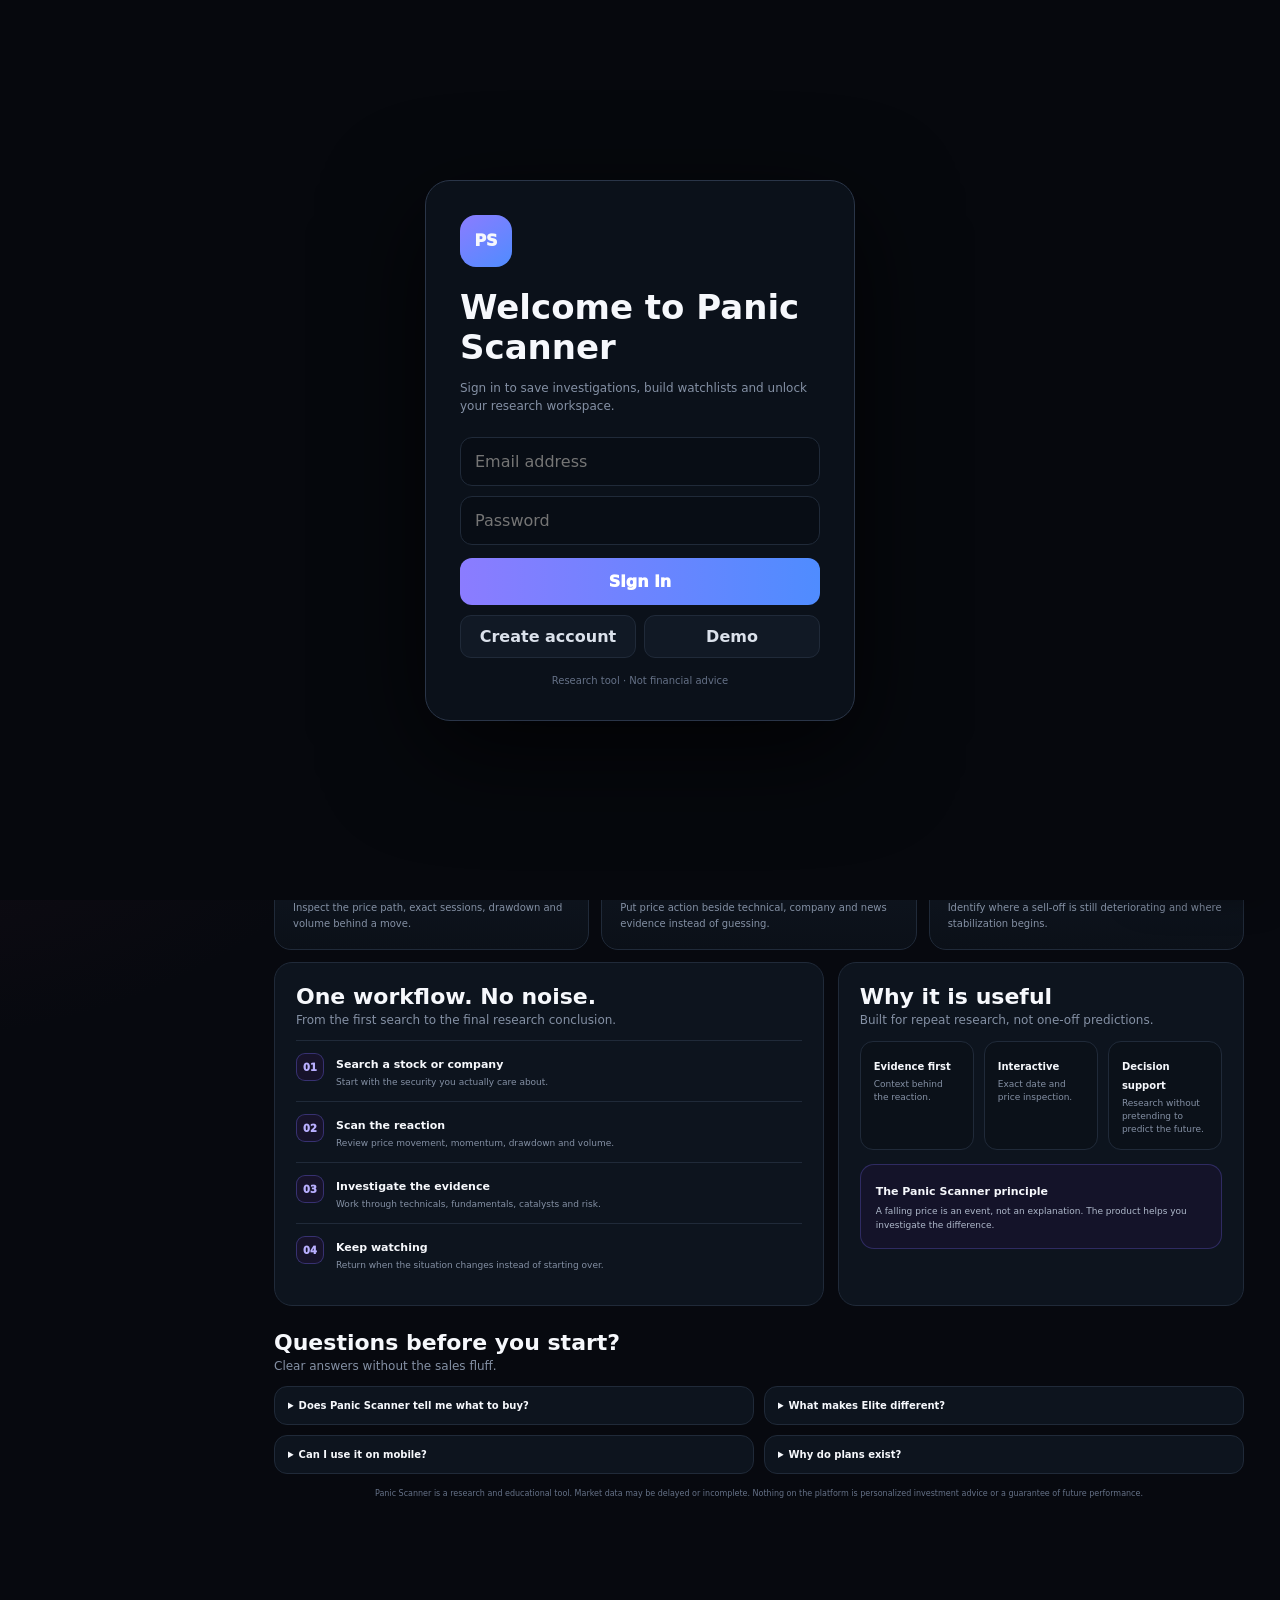
==== commit a69aa2dd: "Make updated homepage the actual production entrypoint" ====
--- a/index.html
+++ b/index.html
@@ -1,12 +1,52 @@
-<!doctype html><html lang="en"><head><meta charset="utf-8"><meta name="viewport" content="width=device-width,initial-scale=1,viewport-fit=cover"><meta name="theme-color" content="#07090f"><title>Panic Scanner — Market Intelligence</title><style>:root{--bg:#07090f;--panel:#0d121b;--line:#202a39;--text:#f6f8fc;--muted:#8490a4;--purple:#8b7cff;--blue:#4f8cff;--cyan:#42d9ff;--green:#35d59d;--red:#ff5266;--yellow:#f5c85c;--shadow:0 25px 80px #0009}*{box-sizing:border-box}body{margin:0;background:radial-gradient(1000px 600px at 75% -10%,#263a6b55,transparent 62%),radial-gradient(800px 500px at -10% 45%,#63223d22,transparent 65%),var(--bg);color:var(--text);font-family:Inter,system-ui,sans-serif}button,input{font:inherit}button{cursor:pointer}body:before{content:"";position:fixed;inset:0;pointer-events:none;opacity:.035;background-image:linear-gradient(#fff 1px,transparent 1px),linear-gradient(90deg,#fff 1px,transparent 1px);background-size:42px 42px;z-index:-1}.auth{position:fixed;inset:0;z-index:200;background:#06080d;display:grid;place-items:center;padding:20px}.auth.hidden{display:none}.authBox{width:min(430px,100%);padding:34px;border:1px solid #2a3548;background:#0c121bf5;border-radius:25px;box-shadow:0 30px 100px #000b}.authLogo{width:52px;height:52px;border-radius:16px;background:linear-gradient(145deg,var(--purple),var(--blue));display:grid;place-items:center;font-weight:1000}.auth h1{font-size:34px;margin:20px 0 7px}.auth p,.micro,.notice{color:var(--muted);font-size:12px;line-height:1.5}.auth input{width:100%;margin-top:10px;padding:14px;border:1px solid var(--line);background:#080d15;color:#fff;border-radius:12px}.authBtn{width:100%;margin-top:13px;border:0;border-radius:12px;padding:14px;background:linear-gradient(90deg,var(--purple),var(--blue));color:#fff;font-weight:1000}.authAlt{display:flex;gap:8px;margin-top:10px}.authAlt button{flex:1;border:1px solid var(--line);background:#111925;color:#dbe1eb;border-radius:11px;padding:11px;font-weight:800}.authNote{text-align:center;color:#657187;font-size:10px;margin-top:17px}.side{position:fixed;left:0;top:0;bottom:0;width:238px;background:#090d15ed;border-right:1px solid var(--line);backdrop-filter:blur(24px);z-index:50;padding:20px 15px;display:flex;flex-direction:column}.brand{display:flex;align-items:center;gap:11px;padding:3px 8px 28px}.logo{width:42px;height:42px;border-radius:14px;background:linear-gradient(145deg,var(--purple),var(--blue));display:grid;place-items:center;font-weight:1000}.brand small{display:block;color:var(--muted);font-size:9px}.nav{width:100%;border:1px solid transparent;background:transparent;color:var(--muted);padding:12px;border-radius:13px;display:flex;gap:12px;align-items:center;text-align:left;font-weight:850}.nav.active,.nav:hover{background:#141c2a;color:#fff;border-color:var(--line);box-shadow:inset 3px 0 0 var(--purple)}.nav i{font-style:normal;width:19px;text-align:center}.sidefoot{margin-top:auto}.owner{border:1px solid #765cff55;background:#17132a;padding:13px;border-radius:15px}.owner b{font-size:9px;color:#b9afff}.owner p{font-size:10px;color:var(--muted);line-height:1.4}.main{margin-left:238px;min-height:100vh}.top{height:72px;position:sticky;top:0;z-index:30;border-bottom:1px solid var(--line);background:#07090fdf;backdrop-filter:blur(20px);display:flex;align-items:center;justify-content:space-between;padding:0 34px}.topright{display:flex;gap:10px;align-items:center}.online{font-size:10px;color:var(--green);border:1px solid #35d59d33;background:#35d59d0d;padding:7px 10px;border-radius:99px;font-weight:950}.avatar{width:38px;height:38px;border-radius:50%;display:grid;place-items:center;background:#171f2d;border:1px solid var(--line);font-weight:950}.content{max-width:1480px;padding:34px 36px 90px}.hero{display:grid;grid-template-columns:minmax(0,1.35fr) 390px;gap:20px}.heroMain{padding:42px 0 30px}.eyebrow{font-size:10px;color:var(--red);font-weight:1000;letter-spacing:2px}.hero h1{font-size:clamp(52px,6vw,88px);line-height:.88;letter-spacing:-4px;margin:12px 0 22px}.hero h1 span{color:#aeb9cc}.lead{max-width:760px;color:var(--muted);font-size:17px;line-height:1.6}.search{display:flex;gap:10px;max-width:800px;margin-top:28px}.search input{flex:1;min-width:0;background:#090e16;border:1px solid var(--line);color:#fff;border-radius:15px;padding:17px 18px}.primary{border:0;border-radius:14px;background:#fff;color:#07090f;padding:0 22px;font-weight:1000}.heroCard,.card{background:linear-gradient(180deg,#101722f5,#0b1018f5);border:1px solid var(--line);border-radius:20px;box-shadow:var(--shadow)}.heroCard{align-self:end;padding:22px}.tinyrow{display:flex;justify-content:space-between;color:var(--muted);font-size:10px;font-weight:900}.live{color:var(--green)}.heroNumber{font-size:34px;font-weight:1000;margin:8px 0}.miniChart{height:110px;margin-top:15px}.section{margin-top:36px}.sectionHead{display:flex;justify-content:space-between;align-items:end;margin-bottom:13px}.sectionHead h2{margin:0;font-size:22px}.sectionHead p{margin:4px 0 0;color:var(--muted);font-size:12px}.matches{padding:6px 20px}.match{display:flex;align-items:center;justify-content:space-between;gap:15px;padding:15px 2px;border-top:1px solid var(--line)}.match:first-child{border-top:0}.match small{display:block;color:var(--muted);margin-top:4px}.outline{background:#151d29;color:#fff;border:1px solid var(--line);border-radius:11px;padding:10px 15px;font-weight:900}.loading{padding:22px;color:var(--muted)}.analysis{display:none}.analysisGrid{display:grid;grid-template-columns:minmax(0,.8fr) minmax(0,1.2fr);gap:18px}.analysisCard{padding:24px}.stockTop{display:flex;justify-content:space-between;gap:12px}.ticker{font-size:34px;font-weight:1000}.company{color:var(--muted);margin-top:3px}.price{text-align:right;font-size:30px;font-weight:1000}.move{text-align:right;font-weight:950;margin-top:4px}.green{color:var(--green)}.red{color:var(--red)}.scoreRow{display:flex;gap:18px;align-items:center;margin:27px 0 17px}.gauge{width:112px;height:112px;flex:0 0 112px;border-radius:50%;display:grid;place-items:center;background:conic-gradient(var(--scoreColor) var(--score),#242e3e 0);position:relative}.gauge:after{content:"";position:absolute;inset:9px;border-radius:50%;background:#0d131d}.gauge strong{position:relative;z-index:1;font-size:32px}.scoreText p{margin:5px 0 0;color:var(--muted);font-size:11px;line-height:1.45}.metrics{margin-top:15px}.metric{display:flex;justify-content:space-between;padding:12px 0;border-top:1px solid var(--line);font-size:13px}.metric span{color:var(--muted)}.chartCard{padding:20px}.chartTitle{display:flex;justify-content:space-between;align-items:center;gap:10px}.chartTitle h2{margin:0;font-size:18px}.chartTitle span{color:var(--muted);font-size:10px}.rangeBtns{display:flex;gap:5px;margin-top:10px;flex-wrap:wrap}.rangeBtns button{border:1px solid var(--line);background:#101722;color:var(--muted);border-radius:8px;padding:6px 9px;font-size:9px;font-weight:900}.rangeBtns button.active{color:#fff;border-color:#765cff88;background:#17132a}.interactiveChart{position:relative;height:330px;margin-top:10px;background:#090e15;border:1px solid #1b2432;border-radius:15px;overflow:hidden;touch-action:none;user-select:none}.interactiveChart svg{position:absolute;inset:0;width:100%;height:100%}.gridLine{stroke:#263043;stroke-width:1}.pricePath{fill:none;stroke:#8b7cff;stroke-width:3;stroke-linecap:round;stroke-linejoin:round}.priceArea{fill:url(#area);opacity:.28}.crosshair{stroke:#cbd4e5;stroke-width:1;stroke-dasharray:4 4;opacity:0}.hoverDot{fill:#fff;stroke:#8b7cff;stroke-width:3;opacity:0}.chartTip,.eliteTip{position:absolute;left:12px;top:12px;min-width:185px;pointer-events:none;padding:10px 11px;border:1px solid #354258;background:#0b111bf5;border-radius:10px;box-shadow:0 15px 40px #0008;opacity:0;z-index:5}.chartTip.show,.eliteTip.show{opacity:1}.chartTip b,.eliteTip b{font-size:11px}.chartTip small,.eliteTip small{display:block;color:#9ba6b9;font-size:9px;line-height:1.5;margin-top:4px}.xLabels{display:flex;justify-content:space-between;color:#69758a;font-size:8px;margin-top:6px}.chartHint{font-size:9px;color:#667287;margin-top:7px}.newsGrid{display:grid;grid-template-columns:1.1fr .9fr;gap:18px;margin-top:18px}.newsCard{padding:20px}.newsItem{padding:13px 0;border-top:1px solid var(--line)}.newsItem:first-child{border-top:0}.newsItem b{font-size:12px}.newsItem small{display:block;color:var(--muted);margin-top:5px;font-size:9px;line-height:1.45}.sentiment{font-size:10px;font-weight:1000;margin-top:7px}.investigateBar{display:flex;align-items:center;justify-content:space-between;gap:15px;margin-top:18px;padding:16px;border:1px solid #786cff55;background:linear-gradient(100deg,#16132a,#101622);border-radius:16px}.investigateBar span{display:block;color:var(--muted);font-size:10px;margin-top:4px}.investigateBtn{border:0;background:var(--purple);color:#fff;border-radius:11px;padding:12px 15px;font-weight:1000}.investigation{display:none;margin-top:20px}.investHead{padding:24px;background:linear-gradient(135deg,#15142b,#0c121c);border:1px solid #765cff55;border-radius:20px}.investHead h2{font-size:30px;margin:8px 0 4px}.investHead p{color:var(--muted);font-size:12px}.steps{display:grid;grid-template-columns:repeat(6,1fr);gap:7px;margin-top:18px}.step{border:1px solid var(--line);border-radius:12px;padding:10px;background:#0e151f;min-height:72px}.step.done{border-color:#35d59d44}.step b{display:block;font-size:10px;margin-top:7px}.step small{display:block;color:var(--muted);font-size:8px;margin-top:4px}.researchGrid{display:grid;grid-template-columns:1fr 1fr;gap:14px;margin-top:14px}.researchCard{padding:19px}.researchCard h3{margin:0 0 12px;font-size:16px}.bars{display:grid;gap:9px}.barRow{display:grid;grid-template-columns:100px 1fr 38px;gap:8px;align-items:center;font-size:10px}.track{height:7px;background:#202a3a;border-radius:99px;overflow:hidden}.track i{display:block;height:100%;background:linear-gradient(90deg,var(--blue),var(--purple));border-radius:99px}.bullets{display:grid;gap:8px}.bullet{padding:10px;border:1px solid var(--line);border-radius:11px;background:#0e151f;color:#cbd2df;font-size:10px;line-height:1.45}.final{margin-top:14px;padding:20px;border-radius:17px;border:1px solid #35d59d44;background:#0d1b19;display:grid;grid-template-columns:150px 1fr;gap:20px;align-items:center}.finalScore{font-size:48px;font-weight:1000;color:var(--green)}.eliteMap{margin-top:14px;padding:20px;border:1px solid #f4c45f55;background:#12110d;border-radius:20px}.eliteHead{display:flex;justify-content:space-between;gap:20px;align-items:start}.eliteHead h3{margin:0 0 10px;font-size:28px}.eliteHead p{margin:0;color:#d2d5db;font-size:15px;line-height:1.55;max-width:720px}.eliteBadge{font-size:10px;letter-spacing:1.5px;color:#f5c85c;border:1px solid #f5c85c55;border-radius:999px;padding:7px 9px}.eliteChart{height:390px;margin-top:13px;position:relative;background:#090d14;border:1px solid #252b37;border-radius:16px;overflow:hidden;touch-action:none;user-select:none}.eliteSvg{position:absolute;inset:0;width:100%;height:100%}.stressZone{fill:#ff52661c;stroke:#ff526666;stroke-width:1}.stressLine{stroke:#ff5266;stroke-width:1.5;stroke-dasharray:5 5}.recoveryLine{stroke:#35d59d;stroke-width:1.5;stroke-dasharray:5 5}.eliteLabel{font-size:11px;font-weight:900}.drawerBack{position:fixed;inset:0;background:#0009;z-index:70;display:none}.drawerBack.show{display:block}.drawer{position:fixed;left:0;top:0;bottom:0;width:min(440px,94vw);background:#0a0f17;z-index:80;border-right:1px solid var(--line);transform:translateX(-105%);transition:.28s;overflow:auto;box-shadow:30px 0 90px #000b}.drawer.open{transform:translateX(0)}.drawerHead{height:72px;position:sticky;top:0;background:#0a0f17ee;display:flex;justify-content:space-between;align-items:center;padding:0 20px;border-bottom:1px solid var(--line)}.drawerBody{padding:20px}.profile{display:flex;gap:12px;align-items:center;padding:14px;border:1px solid var(--line);border-radius:16px;background:#101722}.drawerSection{margin-top:24px}.drawerSection h3{font-size:10px;letter-spacing:1.4px;color:#6e7a8f;text-transform:uppercase}.plan{padding:17px;border:1px solid var(--line);border-radius:16px;background:#0e151f;margin-top:10px}.plan.pro{border-color:#786cff66}.plan.elite{border-color:#f4c45f66}.plan button{width:100%;border:0;border-radius:10px;padding:11px;font-weight:1000;background:#fff}.plan.pro button{background:var(--purple);color:#fff}.plan.elite button{background:var(--yellow)}.promo{display:flex;gap:7px}.promo input{flex:1;background:#090e15;border:1px solid var(--line);color:#fff;border-radius:10px;padding:11px}.promo button{border:0;border-radius:10px;padding:0 13px;font-weight:900}.close{width:38px;height:38px;border:1px solid var(--line);border-radius:11px;background:#141b27;color:#fff}@media(max-width:900px){.side{width:74px;padding:15px 9px}.brand b,.brand small,.label,.nav span,.owner{display:none}.brand{justify-content:center}.main{margin-left:74px}.top{padding:0 18px}.content{padding:24px 18px}.hero,.analysisGrid,.newsGrid{grid-template-columns:1fr}.heroCard{display:none}.steps{grid-template-columns:repeat(3,1fr)}}@media(max-width:620px){.side{top:auto;right:0;width:100%;height:68px;bottom:0;flex-direction:row;justify-content:space-around;border-right:0;border-top:1px solid var(--line);padding:7px;z-index:100}.brand,.sidefoot{display:none}.main{margin-left:0;padding-bottom:65px}.top{height:62px;padding:0 14px}.content{padding:18px 12px 80px}.heroMain{padding:30px 0 10px}.hero h1{font-size:50px}.lead{font-size:14px}.search{flex-direction:column}.primary{padding:14px}.steps{grid-template-columns:repeat(2,1fr)}.researchGrid{grid-template-columns:1fr}.final{grid-template-columns:1fr}.ticker{font-size:28px}.price{font-size:24px}.interactiveChart{height:270px}.eliteChart{height:330px}.eliteHead h3{font-size:23px}.eliteHead p{font-size:13px}.eliteBadge{display:none}.chartTip,.eliteTip{min-width:160px}.authBox{padding:26px}}</style></head><body>
+<!doctype html>
+<html lang="en">
+<head>
+<meta charset="utf-8"><meta name="viewport" content="width=device-width,initial-scale=1,viewport-fit=cover">
+<meta name="theme-color" content="#07090f"><title>Panic Scanner — Market Intelligence</title>
+<style>
+:root{--bg:#07090f;--panel:#0d131d;--panel2:#101722;--line:#202a39;--text:#f6f8fc;--muted:#8490a4;--purple:#8b7cff;--blue:#4f8cff;--green:#35d59d;--red:#ff5266;--yellow:#f5c85c;--shadow:0 25px 80px #0009}
+*{box-sizing:border-box}html{scroll-behavior:smooth}body{margin:0;background:radial-gradient(1000px 600px at 75% -10%,#263a6b55,transparent 62%),radial-gradient(800px 500px at -10% 45%,#63223d22,transparent 65%),var(--bg);color:var(--text);font-family:Inter,system-ui,-apple-system,sans-serif}body:before{content:"";position:fixed;inset:0;pointer-events:none;opacity:.035;background-image:linear-gradient(#fff 1px,transparent 1px),linear-gradient(90deg,#fff 1px,transparent 1px);background-size:42px 42px;z-index:-1}button,input,select{font:inherit}button{cursor:pointer}.hidden{display:none!important}
+.side{position:fixed;left:0;top:0;bottom:0;width:238px;background:#090d15ed;border-right:1px solid var(--line);backdrop-filter:blur(24px);z-index:50;padding:20px 15px;display:flex;flex-direction:column}.brand{display:flex;align-items:center;gap:11px;padding:3px 8px 28px}.logo{width:42px;height:42px;border-radius:14px;background:linear-gradient(145deg,var(--purple),var(--blue));display:grid;place-items:center;font-weight:1000}.brand small{display:block;color:var(--muted);font-size:9px}.label{color:#6e7a8f;font-size:9px;letter-spacing:1.5px;margin:0 8px 7px}.nav{width:100%;border:1px solid transparent;background:transparent;color:var(--muted);padding:12px;border-radius:13px;display:flex;gap:12px;align-items:center;text-align:left;font-weight:850}.nav:hover,.nav.active{background:#141c2a;color:#fff;border-color:var(--line);box-shadow:inset 3px 0 0 var(--purple)}.nav i{font-style:normal;width:19px;text-align:center}.sidefoot{margin-top:auto}.owner{border:1px solid #765cff55;background:#17132a;padding:13px;border-radius:15px;margin-top:8px}.owner b{font-size:9px;color:#b9afff}.owner p{font-size:10px;color:var(--muted);line-height:1.4;margin:5px 0 0}
+.main{margin-left:238px;min-height:100vh}.top{height:72px;position:sticky;top:0;z-index:30;border-bottom:1px solid var(--line);background:#07090fdf;backdrop-filter:blur(20px);display:flex;align-items:center;justify-content:space-between;padding:0 34px}.topright{display:flex;gap:10px;align-items:center}.online{font-size:10px;color:var(--green);border:1px solid #35d59d33;background:#35d59d0d;padding:7px 10px;border-radius:99px;font-weight:950}.avatar{width:38px;height:38px;border-radius:50%;display:grid;place-items:center;background:#171f2d;border:1px solid var(--line);font-weight:950;color:#fff}.content{max-width:1480px;padding:34px 36px 100px}.hero{display:grid;grid-template-columns:minmax(0,1.35fr) 390px;gap:20px}.heroMain{padding:38px 0 26px}.eyebrow{font-size:10px;color:var(--red);font-weight:1000;letter-spacing:2px}.hero h1{font-size:clamp(52px,6vw,88px);line-height:.88;letter-spacing:-4px;margin:12px 0 22px}.hero h1 span{color:#aeb9cc}.lead{max-width:760px;color:var(--muted);font-size:17px;line-height:1.6}.proof{display:grid;grid-template-columns:repeat(3,1fr);gap:9px;max-width:800px;margin-top:20px}.proof div{padding:11px 12px;border:1px solid var(--line);border-radius:12px;background:#0d141e}.proof b{display:block;font-size:9px}.proof span{display:block;color:var(--muted);font-size:8px;line-height:1.4;margin-top:3px}.search{display:flex;gap:10px;max-width:800px;margin-top:20px}.search input{flex:1;min-width:0;background:#090e16;border:1px solid var(--line);color:#fff;border-radius:15px;padding:17px 18px;outline:none}.search input:focus{border-color:#786cff88;box-shadow:0 0 0 3px #786cff18}.primary{border:0;border-radius:14px;background:#fff;color:#07090f;padding:0 22px;font-weight:1000}.micro{color:#657187;font-size:10px;margin-top:8px}.heroCard,.card{background:linear-gradient(180deg,#101722f5,#0b1018f5);border:1px solid var(--line);border-radius:20px;box-shadow:var(--shadow)}.heroCard{align-self:end;padding:22px}.tinyrow{display:flex;justify-content:space-between;color:var(--muted);font-size:10px;font-weight:900}.live{color:var(--green)}.heroNumber{font-size:34px;font-weight:1000;margin:8px 0}.miniChart{height:110px;margin-top:15px}.section{margin-top:36px}.sectionHead{display:flex;justify-content:space-between;align-items:end;margin-bottom:13px}.sectionHead h2{margin:0;font-size:22px}.sectionHead p{margin:4px 0 0;color:var(--muted);font-size:12px}.matches{padding:6px 20px}.match{display:flex;align-items:center;justify-content:space-between;gap:15px;padding:15px 2px;border-top:1px solid var(--line)}.match:first-child{border-top:0}.match small{display:block;color:var(--muted);margin-top:4px}.outline{background:#151d29;color:#fff;border:1px solid var(--line);border-radius:11px;padding:10px 15px;font-weight:900}.loading{padding:22px;color:var(--muted)}.analysisGrid{display:grid;grid-template-columns:minmax(0,.8fr) minmax(0,1.2fr);gap:18px}.analysisCard,.chartCard,.newsCard,.researchCard{padding:20px}.stockTop{display:flex;justify-content:space-between;gap:12px}.ticker{font-size:34px;font-weight:1000}.company{color:var(--muted);margin-top:3px}.price{text-align:right;font-size:30px;font-weight:1000}.move{text-align:right;font-weight:950;margin-top:4px}.green{color:var(--green)}.red{color:var(--red)}.scoreRow{display:flex;gap:18px;align-items:center;margin:27px 0 17px}.gauge{width:112px;height:112px;flex:0 0 112px;border-radius:50%;display:grid;place-items:center;background:conic-gradient(var(--scoreColor) var(--score),#242e3e 0);position:relative}.gauge:after{content:"";position:absolute;inset:9px;border-radius:50%;background:#0d131d}.gauge strong{position:relative;z-index:1;font-size:32px}.scoreText p{margin:5px 0 0;color:var(--muted);font-size:11px;line-height:1.45}.metrics{margin-top:15px}.metric{display:flex;justify-content:space-between;padding:12px 0;border-top:1px solid var(--line);font-size:13px}.metric span{color:var(--muted)}.chartTitle{display:flex;justify-content:space-between;align-items:center;gap:10px}.chartTitle h2{margin:0;font-size:18px}.chartTitle span{color:var(--muted);font-size:10px}.rangeBtns{display:flex;gap:5px;margin-top:10px;flex-wrap:wrap}.rangeBtns button{border:1px solid var(--line);background:#101722;color:var(--muted);border-radius:8px;padding:6px 9px;font-size:9px;font-weight:900}.rangeBtns button.active{color:#fff;border-color:#765cff88;background:#17132a}.interactiveChart{position:relative;height:330px;margin-top:10px;background:#090e15;border:1px solid #1b2432;border-radius:15px;overflow:hidden;touch-action:none;user-select:none}.interactiveChart svg{position:absolute;inset:0;width:100%;height:100%}.gridLine{stroke:#263043;stroke-width:1}.pricePath{fill:none;stroke:#8b7cff;stroke-width:3;stroke-linecap:round;stroke-linejoin:round}.priceArea{fill:url(#area);opacity:.28}.crosshair{stroke:#cbd4e5;stroke-width:1;stroke-dasharray:4 4;opacity:0}.hoverDot{fill:#fff;stroke:#8b7cff;stroke-width:3;opacity:0}.tip{position:absolute;left:12px;top:12px;min-width:185px;pointer-events:none;padding:10px 11px;border:1px solid #354258;background:#0b111bf5;border-radius:10px;box-shadow:0 15px 40px #0008;opacity:0;z-index:5}.tip.show{opacity:1}.tip b{font-size:11px}.tip small{display:block;color:#9ba6b9;font-size:9px;line-height:1.5;margin-top:4px}.xLabels{display:flex;justify-content:space-between;color:#69758a;font-size:8px;margin-top:6px}.hint{font-size:9px;color:#667287;margin-top:7px}.newsGrid{display:grid;grid-template-columns:1.1fr .9fr;gap:18px;margin-top:18px}.newsItem{padding:13px 0;border-top:1px solid var(--line)}.newsItem:first-child{border-top:0}.newsItem b{font-size:12px}.newsItem small{display:block;color:var(--muted);margin-top:5px;font-size:9px;line-height:1.45}.sentiment{font-size:10px;font-weight:1000;margin-top:7px}.investigateBar{display:flex;align-items:center;justify-content:space-between;gap:15px;margin-top:18px;padding:16px;border:1px solid #786cff55;background:linear-gradient(100deg,#16132a,#101622);border-radius:16px}.investigateBar span{display:block;color:var(--muted);font-size:10px;margin-top:4px}.investigateBtn{border:0;background:var(--purple);color:#fff;border-radius:11px;padding:12px 15px;font-weight:1000}.investigation{margin-top:20px}.investHead{padding:24px;background:linear-gradient(135deg,#15142b,#0c121c);border:1px solid #765cff55;border-radius:20px}.investHead h2{font-size:30px;margin:8px 0 4px}.investHead p{color:var(--muted);font-size:12px}.steps{display:grid;grid-template-columns:repeat(6,1fr);gap:7px;margin-top:18px}.step{border:1px solid var(--line);border-radius:12px;padding:10px;background:#0e151f;min-height:72px}.step.done{border-color:#35d59d44}.step b{display:block;font-size:10px;margin-top:7px}.step small{display:block;color:var(--muted);font-size:8px;margin-top:4px}.researchGrid{display:grid;grid-template-columns:1fr 1fr;gap:14px;margin-top:14px}.bars{display:grid;gap:9px}.barRow{display:grid;grid-template-columns:100px 1fr 38px;gap:8px;align-items:center;font-size:10px}.track{height:7px;background:#202a3a;border-radius:99px;overflow:hidden}.track i{display:block;height:100%;background:linear-gradient(90deg,var(--blue),var(--purple));border-radius:99px}.bullet{padding:10px;border:1px solid var(--line);border-radius:11px;background:#0e151f;color:#cbd2df;font-size:10px;line-height:1.45;margin-top:8px}.final{margin-top:14px;padding:20px;border-radius:17px;border:1px solid #35d59d44;background:#0d1b19;display:grid;grid-template-columns:150px 1fr;gap:20px;align-items:center}.finalScore{font-size:48px;font-weight:1000;color:var(--green)}.eliteMap{margin-top:14px;padding:20px;border:1px solid #f4c45f55;background:#12110d;border-radius:20px}.eliteHead{display:flex;justify-content:space-between;gap:20px;align-items:start}.eliteHead h3{margin:0 0 10px;font-size:28px}.eliteHead p{margin:0;color:#d2d5db;font-size:15px;line-height:1.55;max-width:720px}.eliteBadge{font-size:10px;letter-spacing:1.5px;color:#f5c85c;border:1px solid #f5c85c55;border-radius:999px;padding:7px 9px}.eliteChart{height:390px;margin-top:13px;position:relative;background:#090d14;border:1px solid #252b37;border-radius:16px;overflow:hidden;touch-action:none;user-select:none}.eliteSvg{position:absolute;inset:0;width:100%;height:100%}.stressZone{fill:#ff52661c;stroke:#ff526666;stroke-width:1}.stressLine{stroke:#ff5266;stroke-width:1.5;stroke-dasharray:5 5}.recoveryLine{stroke:#35d59d;stroke-width:1.5;stroke-dasharray:5 5}.eliteLabel{font-size:11px;font-weight:900}.below{margin-top:42px}.featureGrid{display:grid;grid-template-columns:repeat(3,1fr);gap:12px}.feature{padding:18px;border:1px solid var(--line);border-radius:17px;background:linear-gradient(180deg,#101722,#0b1018)}.feature .num{font-size:9px;color:var(--purple);font-weight:1000;letter-spacing:1.5px}.feature h3{font-size:15px;margin:9px 0 6px}.feature p{font-size:10px;color:var(--muted);line-height:1.55;margin:0}.workflow{display:grid;grid-template-columns:1.15fr .85fr;gap:14px;margin-top:12px}.workflowCard{padding:21px;border:1px solid var(--line);border-radius:18px;background:#0d141e}.wstep{display:flex;gap:12px;padding:12px 0;border-top:1px solid var(--line)}.wstep:first-child{border-top:0}.wno{width:28px;height:28px;border-radius:9px;background:#17132a;border:1px solid #786cff55;display:grid;place-items:center;color:#b9afff;font-size:10px;font-weight:1000;flex:none}.wstep b{font-size:11px}.wstep p{margin:4px 0 0;color:var(--muted);font-size:9px;line-height:1.45}.trust{display:grid;grid-template-columns:repeat(3,1fr);gap:10px;margin-top:14px}.trust div{padding:13px;border:1px solid var(--line);border-radius:13px;background:#0b1119}.trust b{font-size:10px}.trust span{display:block;color:var(--muted);font-size:9px;margin-top:4px;line-height:1.45}.faq{display:grid;grid-template-columns:1fr 1fr;gap:10px;margin-top:12px}.faq details{border:1px solid var(--line);border-radius:13px;background:#0d141e;padding:13px}.faq summary{cursor:pointer;font-size:10px;font-weight:900}.faq p{color:var(--muted);font-size:9px;line-height:1.5}.disclaimer{margin-top:14px;color:#657187;font-size:8px;line-height:1.55;text-align:center}
+.modal{position:fixed;inset:0;z-index:300;display:none;background:#000b;backdrop-filter:blur(14px);padding:18px;overflow:auto}.modal.open{display:block}.modalShell{width:min(980px,100%);margin:5vh auto;background:#0b1119;border:1px solid var(--line);border-radius:24px;box-shadow:0 30px 110px #000d;overflow:hidden}.modalHead{display:flex;justify-content:space-between;align-items:center;padding:20px 22px;border-bottom:1px solid var(--line);position:sticky;top:0;background:#0b1119f5;z-index:2}.modalHead b{font-size:16px}.modalHead span{display:block;color:var(--muted);font-size:9px;margin-top:4px}.close{border:1px solid var(--line);background:#111925;color:#fff;width:34px;height:34px;border-radius:10px}.modalBody{padding:22px}.plans{display:grid;grid-template-columns:repeat(3,1fr);gap:12px}.plan{padding:19px;border:1px solid var(--line);border-radius:18px;background:#0e151f}.plan.pro{border-color:#786cff88}.plan.elite{border-color:#f5c85c77}.plan h3{margin:0;font-size:18px}.plan .price{font-size:25px;font-weight:1000;margin:9px 0;text-align:left}.plan p{color:var(--muted);font-size:9px;line-height:1.5}.plan ul{padding-left:17px;color:#cbd2df;font-size:9px;line-height:1.8;min-height:115px}.plan button{width:100%;border:0;border-radius:10px;padding:11px;font-weight:1000;background:#fff}.plan.pro button{background:var(--purple);color:#fff}.plan.elite button{background:var(--yellow);color:#111}.settings{display:grid;grid-template-columns:1fr 1fr;gap:12px}.settingGroup{border:1px solid var(--line);border-radius:16px;background:#0e151f;overflow:hidden}.settingGroup h3{font-size:10px;letter-spacing:1.3px;text-transform:uppercase;color:#7d899d;padding:14px 15px;margin:0;border-bottom:1px solid var(--line)}.setting{display:flex;justify-content:space-between;align-items:center;gap:15px;padding:14px 15px;border-top:1px solid var(--line)}.setting b{font-size:10px}.setting p{margin:3px 0 0;color:var(--muted);font-size:8px;line-height:1.4}.toggle{width:43px;height:25px;border-radius:99px;border:1px solid #344054;background:#171f2d;position:relative}.toggle i{position:absolute;left:2px;top:2px;width:19px;height:19px;border-radius:50%;background:#7d899d;transition:.15s}.toggle.on{background:#2b2256;border-color:#786cff77}.toggle.on i{left:20px;background:var(--purple)}.select{background:#080d15;color:#fff;border:1px solid var(--line);border-radius:9px;padding:8px;font-size:9px}.range{width:100px;accent-color:var(--purple)}.accountBtn{position:fixed;right:18px;bottom:18px;z-index:120;border:1px solid #786cff66;background:#141329;color:#fff;border-radius:12px;padding:10px 13px;font-size:10px;font-weight:900;box-shadow:0 12px 35px #0008}.toast{position:fixed;right:20px;bottom:20px;z-index:400;background:#111925;border:1px solid #354258;color:#fff;padding:12px 15px;border-radius:11px;display:none;font-size:11px}
+.auth{position:fixed;inset:0;z-index:500;background:#06080d;display:grid;place-items:center;padding:20px}.auth.hidden{display:none}.authBox{width:min(430px,100%);padding:34px;border:1px solid #2a3548;background:#0c121bf5;border-radius:25px;box-shadow:0 30px 100px #000b}.authLogo{width:52px;height:52px;border-radius:16px;background:linear-gradient(145deg,var(--purple),var(--blue));display:grid;place-items:center;font-weight:1000}.auth h1{font-size:34px;margin:20px 0 7px}.auth p{color:var(--muted);font-size:12px;line-height:1.5}.auth input{width:100%;margin-top:10px;padding:14px;border:1px solid var(--line);background:#080d15;color:#fff;border-radius:12px}.authBtn{width:100%;margin-top:13px;border:0;border-radius:12px;padding:14px;background:linear-gradient(90deg,var(--purple),var(--blue));color:#fff;font-weight:1000}.authAlt{display:flex;gap:8px;margin-top:10px}.authAlt button{flex:1;border:1px solid var(--line);background:#111925;color:#dbe1eb;border-radius:11px;padding:11px;font-weight:800}.authNote{text-align:center;color:#657187;font-size:10px;margin-top:17px}
+@media(max-width:900px){.side{width:74px;padding:15px 9px}.brand b,.brand small,.label,.nav span,.owner{display:none}.brand{justify-content:center}.main{margin-left:74px}.top{padding:0 18px}.content{padding:24px 18px}.hero,.analysisGrid,.newsGrid{grid-template-columns:1fr}.heroCard{display:none}.steps{grid-template-columns:repeat(3,1fr)}.featureGrid{grid-template-columns:1fr 1fr}.workflow{grid-template-columns:1fr}.plans{grid-template-columns:1fr}.settings{grid-template-columns:1fr}.faq{grid-template-columns:1fr}}
+@media(max-width:620px){.side{top:auto;right:0;width:100%;height:68px;bottom:0;flex-direction:row;justify-content:space-around;border-right:0;border-top:1px solid var(--line);padding:7px;z-index:100}.brand,.sidefoot{display:none}.main{margin-left:0;padding-bottom:65px}.top{height:62px;padding:0 14px}.content{padding:18px 12px 90px}.heroMain{padding:28px 0 10px}.hero h1{font-size:50px}.lead{font-size:14px}.proof{grid-template-columns:1fr}.search{flex-direction:column}.primary{padding:14px}.steps{grid-template-columns:repeat(2,1fr)}.researchGrid{grid-template-columns:1fr}.final{grid-template-columns:1fr}.ticker{font-size:28px}.price{font-size:24px}.interactiveChart{height:270px}.eliteChart{height:330px}.eliteHead h3{font-size:23px}.eliteHead p{font-size:13px}.eliteBadge{display:none}.tip{min-width:160px}.featureGrid,.trust{grid-template-columns:1fr}.modal{padding:10px}.modalShell{margin:0 auto;border-radius:19px}.modalBody{padding:15px}.accountBtn{right:12px;bottom:78px}}
+</style>
+</head>
+<body>
 <div class="auth" id="auth"><div class="authBox"><div class="authLogo">PS</div><h1>Welcome to Panic Scanner</h1><p>Sign in to save investigations, build watchlists and unlock your research workspace.</p><input id="email" type="email" placeholder="Email address"><input id="password" type="password" placeholder="Password"><button class="authBtn" onclick="enterApp()">Sign in</button><div class="authAlt"><button onclick="enterApp()">Create account</button><button onclick="demoLogin()">Demo</button></div><div class="authNote">Research tool · Not financial advice</div></div></div>
-<div class="app"><aside class="side"><div class="brand"><div class="logo">PS</div><div><b>PANIC SCANNER</b><small>MARKET INTELLIGENCE</small></div></div><div class="label">WORKSPACE</div><button class="nav active" onclick="go('dashboard')"><i>⌂</i><span>Dashboard</span></button><button class="nav" onclick="go('watchlist')"><i>◈</i><span>Watchlist</span></button><button class="nav" onclick="go('plans')"><i>◆</i><span>Plans</span></button><button class="nav" onclick="openDrawer()"><i>⚙</i><span>Settings</span></button><div class="sidefoot"><button class="nav" onclick="openDrawer()"><i>●</i><span>Account</span></button><div class="owner"><b>LIVE MARKET ENGINE</b><p>Data connected · research workspace online</p></div></div></aside><main class="main"><header class="top"><b>Panic Scanner <span style="color:var(--muted)">/ Dashboard</span></b><div class="topright"><span class="online">● DATA ONLINE</span><button class="avatar" onclick="openDrawer()">W</button></div></header><div class="content"><section class="hero"><div class="heroMain"><div class="eyebrow">MARKET OVERREACTION RESEARCH</div><h1>Find fear.<br><span>Challenge the panic.</span></h1><p class="lead">Scan a company, see the real price action, follow the news that moved it, then investigate whether the market reaction looks excessive.</p><div class="search"><input id="q" placeholder="Search a stock — BlackRock or BLK" maxlength="30"><button class="primary" onclick="searchStocks()">Search</button></div><div class="micro">Standard scan · Pro investigation · Elite stress mapping</div></div><div class="heroCard"><div class="tinyrow"><span>MARKET PULSE</span><span class="live">● LIVE</span></div><div class="heroNumber">Fear → Evidence</div><div class="miniChart"><svg viewBox="0 0 300 110" preserveAspectRatio="none"><path d="M0 80 C30 70 40 72 60 58 S100 75 125 45 S160 55 180 36 S220 48 245 22 S275 38 300 12" fill="none" stroke="#8b7cff" stroke-width="3"/><path d="M0 80 C30 70 40 72 60 58 S100 75 125 45 S160 55 180 36 S220 48 245 22 S275 38 300 12 L300 110 L0 110Z" fill="url(#hero)" opacity=".2"/><defs><linearGradient id="hero" x1="0" x2="0" y1="0" y2="1"><stop stop-color="#8b7cff"/><stop offset="1" stop-color="#8b7cff" stop-opacity="0"/></linearGradient></defs></svg></div></div></section><section class="section" id="matchesSection" style="display:none"><div class="sectionHead"><div><h2>Matches</h2><p>Select a security to analyze.</p></div></div><div class="card matches" id="matches"></div></section><div class="card" id="loading" style="display:none"><div class="loading">Loading market intelligence…</div></div><section class="section analysis" id="analysis"><div class="analysisGrid"><div class="card analysisCard"><div class="stockTop"><div><div class="ticker" id="ticker"></div><div class="company" id="company"></div></div><div><div class="price" id="price"></div><div class="move" id="move"></div></div></div><div class="scoreRow"><div class="gauge" id="gauge"><strong id="score">0</strong></div><div class="scoreText"><b id="verdict"></b><p>Panic / overreaction heuristic. A research signal, not a buy or sell recommendation.</p></div></div><div class="metrics"><div class="metric"><span>RSI (14)</span><b id="rsi">—</b></div><div class="metric"><span>20-day SMA</span><b id="sma20">—</b></div><div class="metric"><span>50-day SMA</span><b id="sma50">—</b></div><div class="metric"><span>20-day drawdown</span><b id="dd">—</b></div><div class="metric"><span>Volume</span><b id="volume">—</b></div></div></div><div class="card chartCard"><div class="chartTitle"><div><h2>Actual price action</h2><span>Touch the chart to inspect the exact session.</span></div><span>Recent sessions</span></div><div class="rangeBtns"><button data-range="20" onclick="setRange(20,this)">20D</button><button data-range="40" onclick="setRange(40,this)">40D</button><button data-range="60" class="active" onclick="setRange(60,this)">60D</button><button data-range="all" onclick="setRange('all',this)">ALL</button></div><div class="interactiveChart" id="priceChart"><svg id="chartSvg" viewBox="0 0 900 330" preserveAspectRatio="none"></svg><div class="chartTip" id="chartTip"></div></div><div class="xLabels" id="chartLabels"><span>—</span><span>—</span><span>—</span><span>—</span></div><div class="chartHint">Drag your finger across the graph. You will see the exact date and price; if intraday data is returned later, it will also show the exact time.</div></div></div><div class="newsGrid"><div class="card newsCard"><div class="sectionHead"><div><h2>Market News</h2><p>Recent headlines and market sentiment.</p></div></div><div id="news"><div class="loading">News loads with the investigation.</div></div></div><div class="card newsCard"><h2>Market reaction</h2><p class="notice">See what changed first. Then investigate the reason behind the move.</p><div class="investigateBar"><div><b>Deep Investigation</b><span>Technical + fundamentals + catalysts + risk</span></div><button class="investigateBtn" onclick="investigate()">Investigate →</button></div></div></div><div class="investigation" id="investigation"><div class="investHead"><div class="eyebrow">RESEARCH WORKFLOW</div><h2>Investigating <span id="investTicker"></span></h2><p>Evidence is organized from market reaction to final conclusion.</p><div class="steps" id="steps"><div class="step done"><b>01 · Market</b><small>Reaction</small></div><div class="step done"><b>02 · Technical</b><small>Trend & momentum</small></div><div class="step done"><b>03 · Fundamentals</b><small>Quality</small></div><div class="step done"><b>04 · News</b><small>Catalysts</small></div><div class="step done"><b>05 · Risk</b><small>Bear case</small></div><div class="step done"><b>06 · Verdict</b><small>Conclusion</small></div></div></div><div class="researchGrid"><div class="card researchCard"><h3>Signal balance</h3><div class="bars"><div class="barRow"><span>Market stress</span><div class="track"><i id="stressBar" style="width:78%;background:var(--red)"></i></div><b class="red" id="stressScore">78</b></div><div class="barRow"><span>Fundamental quality</span><div class="track"><i id="qualityBar" style="width:68%"></i></div><b id="qualityScore">68</b></div><div class="barRow"><span>Recovery setup</span><div class="track"><i id="recoveryBar" style="width:55%;background:var(--green)"></i></div><b class="green" id="recoveryScore">55</b></div></div></div><div class="card researchCard"><h3>What changed?</h3><div class="bullets" id="whatChanged"><div class="bullet">Price shock and volume are compared against recent sessions.</div><div class="bullet">Technical damage is separated from longer-term company evidence.</div><div class="bullet">News is kept in the investigation so the market reaction has context.</div></div></div></div><div class="final"><div><div class="finalScore" id="finalScore">74</div><small>RESEARCH RESILIENCE</small></div><div><h3 id="finalVerdict">Potentially excessive reaction</h3><p id="finalText">The scanner sees meaningful stress, but the evidence should be reviewed before treating a recovery setup as attractive.</p></div></div><div class="eliteMap"><div class="eliteHead"><div><h3>◆ Elite Market Reaction Map</h3><p>Premium visual layer — focused stress and recovery-watch zones on the actual price path.</p></div><span class="eliteBadge">ELITE</span></div><div class="eliteChart" id="eliteChart"><svg class="eliteSvg" id="eliteSvg" viewBox="0 0 900 390" preserveAspectRatio="none"></svg><div class="eliteTip" id="eliteTip"></div></div><div class="xLabels" id="eliteLabels"><span>—</span><span>—</span><span>—</span><span>—</span></div><div class="chartHint">Touch or drag across the map to see the exact market date, closing price, daily move, drawdown and stress state. The red and green zones stay visually unchanged.</div><div class="eliteInsight"><b>Elite insight:</b> the red zone highlights an unusually sharp market reaction; the green line marks the point where the reaction begins to stabilize. It is a research watch zone, not a guaranteed buy signal.</div></div></div></section></div></main></div><div class="drawerBack" id="backdrop" onclick="closeDrawer()"></div><aside class="drawer" id="drawer"><div class="drawerHead"><b>Account & Settings</b><button class="close" onclick="closeDrawer()">×</button></div><div class="drawerBody"><div class="profile"><div class="profileIcon">W</div><div><b>William</b><small>Free account · Research workspace</small></div></div><div class="drawerSection"><h3>Membership</h3><div class="plan"><b>Standard</b><p class="micro">Scan the market and understand the basics.</p><button>Current plan</button></div><div class="plan pro"><b>Pro</b><p class="micro">Investigations, watchlists, advanced evidence and news context.</p><button onclick="toast('Pro checkout will connect to Stripe before launch.')">Explore Pro</button></div><div class="plan elite"><b>Elite</b><p class="micro">Full research workflow + Market Reaction Map + deeper evidence.</p><button onclick="toast('Elite checkout will connect to Stripe before launch.')">Explore Elite</button></div></div><div class="drawerSection"><h3>Promo / Access</h3><div class="promo"><input id="promo" placeholder="Promo code"><button onclick="redeem()">Redeem</button></div><p class="micro" id="promoMsg"></p></div><div class="drawerSection"><button class="nav" onclick="logout()" style="border:1px solid var(--line)"><i>↪</i><span>Sign out</span></button></div></div></aside><div id="toast" style="position:fixed;right:20px;bottom:20px;z-index:300;background:#111925;border:1px solid #354258;color:#fff;padding:12px 15px;border-radius:11px;display:none;font-size:11px"></div>
-<script>const $=id=>document.getElementById(id);let current=null,chartRange=60;function toast(m){const t=$('toast');t.textContent=m;t.style.display='block';clearTimeout(window.tt);window.tt=setTimeout(()=>t.style.display='none',2300)}function enterApp(){const e=$('email').value.trim();if(!e){$('email').focus();return}localStorage.setItem('psLoggedIn','1');localStorage.setItem('psEmail',e);$('auth').classList.add('hidden')}function demoLogin(){localStorage.setItem('psLoggedIn','1');localStorage.setItem('psEmail','demo@panicscanner');$('auth').classList.add('hidden')}function logout(){localStorage.removeItem('psLoggedIn');$('auth').classList.remove('hidden');closeDrawer()}function openDrawer(){$('drawer').classList.add('open');$('backdrop').classList.add('show')}function closeDrawer(){$('drawer').classList.remove('open');$('backdrop').classList.remove('show')}function go(id){document.querySelectorAll('.nav').forEach(x=>x.classList.remove('active'));if(window.event?.currentTarget)window.event.currentTarget.classList.add('active');if(id==='plans')openDrawer();else window.scrollTo({top:0,behavior:'smooth'})}function redeem(){const c=$('promo').value.trim().toUpperCase();$('promoMsg').textContent=c==='PANICVIP'||c==='OWNER'?'Owner preview accepted.':'Code not recognised.'}function fmt(v){return Number(v).toLocaleString(undefined,{maximumFractionDigits:2})}function fmtDate(x){if(!x)return '—';const d=new Date(x);if(Number.isNaN(d.getTime()))return String(x);return d.toLocaleDateString(undefined,{year:'numeric',month:'short',day:'numeric'})}function fmtWhen(x){if(!x)return '—';if(String(x).includes('T')){const d=new Date(x);return d.toLocaleString(undefined,{year:'numeric',month:'short',day:'numeric',hour:'2-digit',minute:'2-digit'})}return fmtDate(x)+' · Daily close'}function esc(x){return String(x??'').replace(/[&<>"']/g,c=>({'&':'&amp;','<':'&lt;','>':'&gt;','"':'&quot;',"'":'&#39;'}[c]))}function escAttr(x){return esc(x).replace(/`/g,'&#96;')}
+<aside class="side"><div class="brand"><div class="logo">PS</div><div><b>PANIC SCANNER</b><small>MARKET INTELLIGENCE</small></div></div><div class="label">WORKSPACE</div><button class="nav active" onclick="go('dashboard')"><i>⌂</i><span>Dashboard</span></button><button class="nav" onclick="go('watchlist')"><i>◈</i><span>Watchlist</span></button><button class="nav" onclick="openModal('plansModal')"><i>◆</i><span>Plans</span></button><button class="nav" onclick="openModal('settingsModal')"><i>⚙</i><span>Settings</span></button><div class="sidefoot"><button class="nav" onclick="openModal('accountModal')"><i>●</i><span>Account</span></button><div class="owner"><b>LIVE MARKET ENGINE</b><p>Data connected · research workspace online</p></div></div></aside>
+<main class="main"><header class="top"><b>Panic Scanner <span style="color:var(--muted)">/ Dashboard</span></b><div class="topright"><span class="online">● DATA ONLINE</span><button class="avatar" onclick="openModal('accountModal')">W</button></div></header>
+<div class="content"><section class="hero"><div class="heroMain"><div class="eyebrow">MARKET INTELLIGENCE · REAL RESEARCH</div><h1>See the move.<br><span>Challenge the panic.</span></h1><p class="lead">Scan a company, inspect the real price action, connect it to the news and evidence, then investigate whether the market reaction looks excessive.</p><div class="proof"><div><b>REAL PRICE ACTION</b><span>Inspect the move, not a generic chart.</span></div><div><b>NEWS + EVIDENCE</b><span>Connect the reaction to what changed.</span></div><div><b>RESEARCH WORKFLOW</b><span>Finish with a structured conclusion.</span></div></div><div class="search"><input id="q" placeholder="Search a stock or company — BlackRock or BLK" maxlength="30"><button class="primary" onclick="searchStocks()">Search</button></div><div class="micro">Standard scan · Pro investigation · Elite stress mapping</div></div><div class="heroCard"><div class="tinyrow"><span>MARKET PULSE</span><span class="live">● LIVE</span></div><div class="heroNumber">Fear → Evidence</div><div class="miniChart"><svg viewBox="0 0 300 110" preserveAspectRatio="none"><path d="M0 80 C30 70 40 72 60 58 S100 75 125 45 S160 55 180 36 S220 48 245 22 S275 38 300 12" fill="none" stroke="#8b7cff" stroke-width="3"/><path d="M0 80 C30 70 40 72 60 58 S100 75 125 45 S160 55 180 36 S220 48 245 22 S275 38 300 12 L300 110 L0 110Z" fill="url(#hero)" opacity=".2"/><defs><linearGradient id="hero" x1="0" x2="0" y1="0" y2="1"><stop stop-color="#8b7cff"/><stop offset="1" stop-color="#8b7cff" stop-opacity="0"/></linearGradient></defs></svg></div></div></section>
+<section class="section" id="matchesSection" style="display:none"><div class="sectionHead"><div><h2>Matches</h2><p>Select a security to analyze.</p></div></div><div class="card matches" id="matches"></div></section><div class="card" id="loading" style="display:none"><div class="loading">Loading market intelligence…</div></div>
+<section class="section hidden" id="analysis"><div class="analysisGrid"><div class="card analysisCard"><div class="stockTop"><div><div class="ticker" id="ticker"></div><div class="company" id="company"></div></div><div><div class="price" id="price"></div><div class="move" id="move"></div></div></div><div class="scoreRow"><div class="gauge" id="gauge"><strong id="score">0</strong></div><div class="scoreText"><b id="verdict"></b><p>Panic / overreaction heuristic. A research signal, not a buy or sell recommendation.</p></div></div><div class="metrics"><div class="metric"><span>RSI (14)</span><b id="rsi">—</b></div><div class="metric"><span>20-day SMA</span><b id="sma20">—</b></div><div class="metric"><span>50-day SMA</span><b id="sma50">—</b></div><div class="metric"><span>20-day drawdown</span><b id="dd">—</b></div><div class="metric"><span>Volume</span><b id="volume">—</b></div></div></div><div class="card chartCard"><div class="chartTitle"><div><h2>Actual price action</h2><span>Touch the chart to inspect the exact session.</span></div><span>Recent sessions</span></div><div class="rangeBtns"><button data-range="20" onclick="setRange(20,this)">20D</button><button data-range="40" onclick="setRange(40,this)">40D</button><button data-range="60" class="active" onclick="setRange(60,this)">60D</button><button data-range="all" onclick="setRange('all',this)">ALL</button></div><div class="interactiveChart" id="priceChart"><svg id="chartSvg" viewBox="0 0 900 330" preserveAspectRatio="none"></svg><div class="tip" id="chartTip"></div></div><div class="xLabels" id="chartLabels"><span>—</span><span>—</span><span>—</span><span>—</span></div><div class="hint">Drag your finger across the graph. Exact date and price are shown for each visible session.</div></div></div><div class="newsGrid"><div class="card newsCard"><div class="sectionHead"><div><h2>Market News</h2><p>Recent headlines and market sentiment.</p></div></div><div id="news"><div class="loading">News loads with the investigation.</div></div></div><div class="card newsCard"><h2>Market reaction</h2><p style="color:var(--muted);font-size:11px;line-height:1.5">See what changed first. Then investigate the reason behind the move.</p><div class="investigateBar"><div><b>Deep Investigation</b><span>Technical + fundamentals + catalysts + risk</span></div><button class="investigateBtn" onclick="investigate()">Investigate →</button></div></div></div>
+<div class="investigation" id="investigation"><div class="investHead"><div class="eyebrow">RESEARCH WORKFLOW</div><h2>Investigating <span id="investTicker"></span></h2><p>Evidence is organized from market reaction to final conclusion.</p><div class="steps" id="steps"></div></div><div class="researchGrid"><div class="card researchCard"><h3>Signal balance</h3><div class="bars"><div class="barRow"><span>Market stress</span><div class="track"><i id="stressBar" style="width:78%;background:var(--red)"></i></div><b class="red" id="stressScore">78</b></div><div class="barRow"><span>Fundamental quality</span><div class="track"><i id="qualityBar" style="width:68%"></i></div><b id="qualityScore">68</b></div><div class="barRow"><span>Recovery setup</span><div class="track"><i id="recoveryBar" style="width:55%;background:var(--green)"></i></div><b class="green" id="recoveryScore">55</b></div></div></div><div class="card researchCard"><h3>What changed?</h3><div id="whatChanged"></div></div></div><div class="final"><div><div class="finalScore" id="finalScore">74</div><small>RESEARCH RESILIENCE</small></div><div><h3 id="finalVerdict">Potentially excessive reaction</h3><p id="finalText" style="color:var(--muted);font-size:11px;line-height:1.5">Evidence is assembled from market, technical, fundamental and news context.</p></div></div><div class="eliteMap"><div class="eliteHead"><div><h3>◆ Elite Market Reaction Map</h3><p>Premium visual layer — focused stress and recovery-watch zones on the actual price path.</p></div><span class="eliteBadge">ELITE</span></div><div class="eliteChart" id="eliteChart"><svg class="eliteSvg" id="eliteSvg" viewBox="0 0 900 390" preserveAspectRatio="none"></svg><div class="tip" id="eliteTip"></div></div><div class="xLabels" id="eliteLabels"><span>—</span><span>—</span><span>—</span><span>—</span></div><div class="hint">Touch or drag across the map to see exact market date, closing price, daily move, drawdown and stress state.</div></div></div></section>
+<div class="below"><div class="sectionHead"><div><h2>Built for the moment a stock moves</h2><p>Turn a sharp market reaction into a structured research workflow.</p></div></div><div class="featureGrid"><article class="feature"><div class="num">01 · REACTION</div><h3>See what actually happened</h3><p>Inspect the price path, exact sessions, drawdown and volume behind a move.</p></article><article class="feature"><div class="num">02 · CONTEXT</div><h3>Find the reason</h3><p>Put price action beside technical, company and news evidence instead of guessing.</p></article><article class="feature"><div class="num">03 · RECOVERY</div><h3>Separate damage from recovery</h3><p>Identify where a sell-off is still deteriorating and where stabilization begins.</p></article></div><div class="workflow"><div class="workflowCard"><div class="sectionHead"><div><h2>One workflow. No noise.</h2><p>From the first search to the final research conclusion.</p></div></div><div class="wstep"><div class="wno">01</div><div><b>Search a stock or company</b><p>Start with the security you actually care about.</p></div></div><div class="wstep"><div class="wno">02</div><div><b>Scan the reaction</b><p>Review price movement, momentum, drawdown and volume.</p></div></div><div class="wstep"><div class="wno">03</div><div><b>Investigate the evidence</b><p>Work through technicals, fundamentals, catalysts and risk.</p></div></div><div class="wstep"><div class="wno">04</div><div><b>Keep watching</b><p>Return when the situation changes instead of starting over.</p></div></div></div><div class="workflowCard"><div class="sectionHead"><div><h2>Why it is useful</h2><p>Built for repeat research, not one-off predictions.</p></div></div><div class="trust"><div><b>Evidence first</b><span>Context behind the reaction.</span></div><div><b>Interactive</b><span>Exact date and price inspection.</span></div><div><b>Decision support</b><span>Research without pretending to predict the future.</span></div></div><div style="margin-top:14px;padding:15px;border:1px solid #786cff44;border-radius:14px;background:#141329"><b style="font-size:11px">The Panic Scanner principle</b><p style="margin:6px 0 0;color:#aeb8ca;font-size:9px;line-height:1.55">A falling price is an event, not an explanation. The product helps you investigate the difference.</p></div></div></div><div style="margin-top:24px"><div class="sectionHead"><div><h2>Questions before you start?</h2><p>Clear answers without the sales fluff.</p></div></div><div class="faq"><details><summary>Does Panic Scanner tell me what to buy?</summary><p>No. It is a research and market-context tool. The final investment decision stays with the user.</p></details><details><summary>What makes Elite different?</summary><p>Elite adds deeper stress and recovery context around major market reactions.</p></details><details><summary>Can I use it on mobile?</summary><p>Yes. The charts are touch-interactive and the layout adapts to small screens.</p></details><details><summary>Why do plans exist?</summary><p>Plans control access to deeper research and premium workflow features.</p></details></div></div><div class="disclaimer">Panic Scanner is a research and educational tool. Market data may be delayed or incomplete. Nothing on the platform is personalized investment advice or a guarantee of future performance.</div></div>
+</div></main>
+<button class="accountBtn" onclick="openModal('accountModal')">Account & Plans</button>
+<div class="modal" id="accountModal"><div class="modalShell"><div class="modalHead"><div><b>Account &amp; Plans</b><span>Manage access and subscription in one place.</span></div><button class="close" onclick="closeModal('accountModal')">×</button></div><div class="modalBody"><div class="plans"><div class="plan"><h3>Standard</h3><div class="price">Free</div><p>Get started with the core scanner.</p><ul><li>Stock/company search</li><li>Reaction analysis</li><li>Interactive charts</li></ul><button onclick="toast('Standard is active.')">Current plan</button></div><div class="plan pro"><h3>Pro</h3><div class="price">Premium</div><p>Deeper research for repeat workflows.</p><ul><li>Deeper investigation</li><li>Expanded evidence</li><li>More research history</li></ul><button onclick="toast('Pro checkout is not connected yet.')">Choose Pro</button></div><div class="plan elite"><h3>Elite</h3><div class="price">Premium+</div><p>The complete research experience.</p><ul><li>Elite Market Reaction Map</li><li>Stress &amp; recovery context</li><li>Maximum research access</li></ul><button onclick="toast('Elite checkout is not connected yet.')">Choose Elite</button></div></div></div></div></div>
+<div class="modal" id="plansModal"><div class="modalShell"><div class="modalHead"><div><b>Plans</b><span>Choose the research depth that fits you.</span></div><button class="close" onclick="closeModal('plansModal')">×</button></div><div class="modalBody"><div class="plans"><div class="plan"><h3>Standard</h3><div class="price">Free</div><p>Core scanner and interactive market reaction view.</p></div><div class="plan pro"><h3>Pro</h3><div class="price">Premium</div><p>Deeper investigations, evidence and watchlist workflow.</p></div><div class="plan elite"><h3>Elite</h3><div class="price">Premium+</div><p>Full research workflow with stress and recovery mapping.</p></div></div></div></div></div>
+<div class="modal" id="settingsModal"><div class="modalShell"><div class="modalHead"><div><b>Settings</b><span>Preferences are separate from account plans.</span></div><button class="close" onclick="closeModal('settingsModal')">×</button></div><div class="modalBody"><div class="settings"><div class="settingGroup"><h3>Experience</h3><div class="setting"><div><b>Compact mode</b><p>Reduce spacing for more information on screen.</p></div><button class="toggle" onclick="this.classList.toggle('on')"><i></i></button></div><div class="setting"><div><b>Reduce motion</b><p>Use simpler transitions and movement.</p></div><button class="toggle" onclick="this.classList.toggle('on')"><i></i></button></div></div><div class="settingGroup"><h3>Charts</h3><div class="setting"><div><b>Default range</b><p>Choose the first chart range.</p></div><select class="select"><option>60D</option><option>40D</option><option>20D</option><option>ALL</option></select></div><div class="setting"><div><b>Chart detail</b><p>Control visual density.</p></div><input class="range" type="range" min="1" max="3" value="2"></div></div></div></div></div></div>
+<div class="toast" id="toast"></div>
+<script>
+const $=id=>document.getElementById(id);let current=null,chartRange=60;
+function toast(m){const t=$('toast');t.textContent=m;t.style.display='block';clearTimeout(window.tt);window.tt=setTimeout(()=>t.style.display='none',2200)}
+function openModal(id){$(id)?.classList.add('open')};function closeModal(id){$(id)?.classList.remove('open')};document.addEventListener('keydown',e=>{if(e.key==='Escape')document.querySelectorAll('.modal').forEach(m=>m.classList.remove('open'))});document.querySelectorAll('.modal').forEach(m=>m.addEventListener('click',e=>{if(e.target===m)m.classList.remove('open')}));
+function enterApp(){const e=$('email').value.trim();if(!e){$('email').focus();return}localStorage.setItem('psLoggedIn','1');localStorage.setItem('psEmail',e);$('auth').classList.add('hidden')};function demoLogin(){localStorage.setItem('psLoggedIn','1');localStorage.setItem('psEmail','demo@panicscanner');$('auth').classList.add('hidden')};function logout(){localStorage.removeItem('psLoggedIn');$('auth').classList.remove('hidden')};
+function go(id){document.querySelectorAll('.nav').forEach(x=>x.classList.remove('active'));if(window.event?.currentTarget)window.event.currentTarget.classList.add('active');if(id==='watchlist')toast('Watchlists are available in the research workspace.');else window.scrollTo({top:0,behavior:'smooth'})}
+function fmt(v){return Number(v).toLocaleString(undefined,{maximumFractionDigits:2})};function fmtDate(x){if(!x)return '—';const d=new Date(x);return Number.isNaN(d.getTime())?String(x):d.toLocaleDateString(undefined,{year:'numeric',month:'short',day:'numeric'})};function fmtWhen(x){if(!x)return '—';if(String(x).includes('T')){const d=new Date(x);return d.toLocaleString(undefined,{year:'numeric',month:'short',day:'numeric',hour:'2-digit',minute:'2-digit'})}return fmtDate(x)+' · Daily close'};function esc(x){return String(x??'').replace(/[&<>\"']/g,c=>({'&':'&amp;','<':'&lt;','>':'&gt;','\"':'&quot;',"'":'&#39;'}[c]))};function escAttr(x){return esc(x).replace(/`/g,'&#96;')}
 async function searchStocks(){const q=$('q').value.trim();if(!q)return;$('matchesSection').style.display='block';$('matches').innerHTML='<div class="loading">Searching securities…</div>';try{const r=await fetch('/api/search?q='+encodeURIComponent(q)),d=await r.json();if(!r.ok)throw Error(d.error||'Search failed');$('matches').innerHTML=(d.matches||[]).map(m=>`<div class="match"><div><b>${esc(m.symbol)}</b> · ${esc(m.name)}<small>${esc(m.region||'')} · ${esc(m.currency||'')}</small></div><button class="outline" onclick="analyze('${escAttr(m.symbol)}','${escAttr(m.name)}')">Analyze</button></div>`).join('')||'<div class="loading">No matches found.</div>'}catch(e){$('matches').innerHTML='<div class="loading red">'+esc(e.message)+'</div>'}}
-async function analyze(symbol,name){$('loading').style.display='block';$('analysis').style.display='none';try{const r=await fetch('/api/stock?symbol='+encodeURIComponent(symbol)),d=await r.json();if(!r.ok)throw Error(d.error||'Analysis failed');current=d;$('ticker').textContent=d.symbol;$('investTicker').textContent=d.symbol;$('company').textContent=name||d.symbol;$('price').textContent=fmt(d.price);$('move').textContent=d.changePercent;$('move').className='move '+(Number(d.change)>=0?'green':'red');$('rsi').textContent=d.technicals.rsi14??'—';$('sma20').textContent=fmt(d.technicals.sma20);$('sma50').textContent=fmt(d.technicals.sma50);$('dd').textContent=d.technicals.drawdown20+'%';$('volume').textContent=Number(d.volume||0).toLocaleString();$('score').textContent=d.panic.score;$('verdict').textContent=d.panic.verdict;const s=d.panic.score;$('gauge').style.setProperty('--score',s+'%');$('gauge').style.setProperty('--scoreColor',s>=55?'#ff5266':s>=35?'#f5c85c':'#35d59d');setRange(60,document.querySelector('[data-range="60"]'));drawChart();drawElite();$('loading').style.display='none';$('analysis').style.display='block';$('analysis').scrollIntoView({behavior:'smooth'});loadInvestigation(symbol)}catch(e){$('loading').innerHTML='<div class="loading red">'+esc(e.message)+'</div>'}}
-function visibleHistory(){const h=current?.history||[];if(chartRange==='all')return h;return h.slice(-Number(chartRange))}function setRange(n,btn){chartRange=n;document.querySelectorAll('.rangeBtns button').forEach(x=>x.classList.remove('active'));if(btn)btn.classList.add('active');if(current){drawChart();drawElite()}}function pointsFor(rows,w,h,pad){const vals=rows.map(x=>Number(x.close));const min=Math.min(...vals),max=Math.max(...vals),range=max-min||1;return {pts:vals.map((v,i)=>({x:pad+(i/Math.max(1,vals.length-1))*(w-pad*2),y:h-pad-((v-min)/range)*(h-pad*2),row:rows[i]}))}}function labelSet(rows){if(!rows.length)return['—','—','—','—'];const ix=[0,Math.floor((rows.length-1)/3),Math.floor((rows.length-1)*2/3),rows.length-1];return ix.map(i=>fmtDate(rows[i].date))}
-function drawChart(){const rows=visibleHistory();if(!rows.length)return;const W=900,H=330,P=24,p=pointsFor(rows,W,H,P);const pts=p.pts.map(a=>a.x+','+a.y).join(' ');const area=pts+' '+(W-P)+','+(H-P)+' '+P+','+(H-P);$('chartSvg').innerHTML=`<defs><linearGradient id="area" x1="0" x2="0" y1="0" y2="1"><stop stop-color="#8b7cff" stop-opacity=".45"/><stop offset="1" stop-color="#8b7cff" stop-opacity="0"/></linearGradient></defs><g>${[.2,.4,.6,.8].map(v=>`<line class="gridLine" x1="0" x2="900" y1="${v*330}" y2="${v*330}"/>`).join('')}</g><polygon class="priceArea" points="${area}"/><polyline class="pricePath" points="${pts}"/><line id="chartCross" class="crosshair" x1="0" x2="0" y1="0" y2="330"/><circle id="chartDot" class="hoverDot" cx="0" cy="0" r="5"/>`;$('chartLabels').innerHTML=labelSet(rows).map(x=>`<span>${esc(x)}</span>`).join('');attachChartTouch($('priceChart'),$('chartTip'),p.pts,'price')}
-function attachChartTouch(el,tip,pts,type){let active=false;function pick(ev){if(!pts.length)return;const r=el.getBoundingClientRect(),x=Math.max(0,Math.min(r.width,(ev.clientX-r.left)));const target=x/r.width*900;let best=pts[0];for(const pt of pts)if(Math.abs(pt.x-target)<Math.abs(best.x-target))best=pt;const row=best.row;tip.innerHTML=`<b>${esc(fmtWhen(row.date))}</b><small>Close: <strong>${fmt(row.close)}</strong><br>Daily move: <strong class="${Number(row.dailyChange)>=0?'green':'red'}">${Number(row.dailyChange)>=0?'+':''}${fmt(row.dailyChange)}%</strong><br>Drawdown: ${fmt(row.drawdown)}%<br>Volume: ${Number(row.volume||0).toLocaleString()}</small>`;tip.classList.add('show');const cross=$(type==='price'?'chartCross':'eliteCross'),dot=$(type==='price'?'chartDot':'eliteDot');cross.setAttribute('x1',best.x);cross.setAttribute('x2',best.x);cross.style.opacity='1';dot.setAttribute('cx',best.x);dot.setAttribute('cy',best.y);dot.style.opacity='1';tip.style.left=Math.max(8,Math.min(r.width-205,x+14))+'px';tip.style.top=Math.max(8,Math.min(r.height-100,best.y/330*r.height-55))+'px'}el.onpointerdown=e=>{active=true;el.setPointerCapture?.(e.pointerId);pick(e)};el.onpointermove=e=>{if(active)pick(e)};el.onpointerup=()=>active=false;el.onpointercancel=()=>active=false;el.onpointerleave=()=>{if(!active){tip.classList.remove('show');const c=$(type==='price'?'chartCross':'eliteCross'),d=$(type==='price'?'chartDot':'eliteDot');c.style.opacity='0';d.style.opacity='0'}}}
-async function loadInvestigation(symbol){try{const r=await fetch('/api/investigate?symbol='+encodeURIComponent(symbol)+'&depth=elite'),d=await r.json();if(!r.ok)throw Error(d.error||'Investigation failed');current.investigation=d;const q=d.investigation?.quality??50;$('qualityBar').style.width=q+'%';$('qualityScore').textContent=q;$('stressScore').textContent=current.panic.score;$('stressBar').style.width=current.panic.score+'%';const recovery=Math.max(0,Math.min(100,Math.round(100-current.panic.score*.55+q*.2)));$('recoveryBar').style.width=recovery+'%';$('recoveryScore').textContent=recovery;$('finalScore').textContent=Math.max(0,Math.min(100,Math.round((q+(100-current.panic.score))/2)));$('finalVerdict').textContent=d.investigation?.verdict||'Research view assembled';$('finalText').textContent=d.investigation?.steps?.map(s=>s.detail).join(' ')||'Evidence assembled from market, technical, fundamental and news context.';drawNews(d.news?.articles||[]);if(d.investigation?.steps)$('steps').innerHTML=d.investigation.steps.map((s,i)=>`<div class="step ${s.status==='complete'?'done':''}"><b>0${i+1} · ${esc(s.label)}</b><small>${esc(s.detail)}</small></div>`).join('');$('whatChanged').innerHTML=`<div class="bullet">${esc(current.symbol)} price path is now interactive: every visible point can be inspected by date.</div><div class="bullet">News context: ${d.news?.positive||0} positive/bullish and ${d.news?.negative||0} negative/bearish recent articles were returned.</div><div class="bullet">${esc(d.investigation?.verdict||'Fundamental evidence')} — review the evidence before treating a recovery setup as attractive.</div>`}catch(e){drawNews([])}}function drawNews(items){$('news').innerHTML=items.length?items.slice(0,8).map(n=>`<div class="newsItem"><b>${esc(n.title||'Market headline')}</b><small>${esc(n.source||'Market news')} · ${esc(fmtWhen(n.time))}</small><div class="sentiment ${String(n.sentiment||'').toLowerCase().includes('negative')?'red':String(n.sentiment||'').toLowerCase().includes('positive')?'green':''}">${esc(n.sentiment||'Market context')}</div></div>`).join(''):'<div class="loading">No recent headlines returned.</div>'}
-function drawElite(){const rows=visibleHistory();if(!rows.length)return;const W=900,H=390,P=22,p=pointsFor(rows,W,H,P),vals=p.pts,stress=vals.findIndex(x=>Number(x.row.stress)>=3);let recovery=-1;if(stress>=0)for(let i=stress+1;i<rows.length;i++)if(Number(rows[i].stress)<=1){recovery=i;break}const sx=stress>=0?vals[stress].x:vals[Math.floor(vals.length*.55)].x,rx=recovery>=0?vals[recovery].x:Math.min(W-P,sx+80),zoneW=Math.max(36,rx-sx),pts=vals.map(a=>a.x+','+a.y).join(' ');$('eliteSvg').innerHTML=`<g stroke="#202a39"><path d="M0 70H900M0 140H900M0 210H900M0 280H900M0 350H900"/></g><rect class="stressZone" x="${sx}" y="35" width="${zoneW}" height="315"/><polyline class="pricePath" points="${pts}"/><line class="stressLine" x1="${sx}" x2="${sx}" y1="35" y2="350"/><line class="recoveryLine" x1="${rx}" x2="${rx}" y1="35" y2="350"/><text x="${Math.min(W-190,sx+8)}" y="55" fill="#ff8794" class="eliteLabel">MARKET STRESS</text><text x="${Math.min(W-180,rx+8)}" y="55" fill="#58e3b2" class="eliteLabel">RECOVERY WATCH</text><line id="eliteCross" class="crosshair" x1="0" x2="0" y1="0" y2="390"/><circle id="eliteDot" class="hoverDot" cx="0" cy="0" r="5"/>`;$('eliteLabels').innerHTML=labelSet(rows).map(x=>`<span>${esc(x)}</span>`).join('');attachChartTouch($('eliteChart'),$('eliteTip'),vals,'elite')}
-function investigate(){$('investigation').style.display='block';$('investigation').scrollIntoView({behavior:'smooth'})}if(localStorage.getItem('psLoggedIn')==='1')$('auth').classList.add('hidden');$('q').addEventListener('keydown',e=>{if(e.key==='Enter')searchStocks()});</script></body></html>+async function analyze(symbol,name){$('loading').style.display='block';$('analysis').classList.add('hidden');try{const r=await fetch('/api/stock?symbol='+encodeURIComponent(symbol)),d=await r.json();if(!r.ok)throw Error(d.error||'Analysis failed');current=d;$('ticker').textContent=d.symbol;$('investTicker').textContent=d.symbol;$('company').textContent=name||d.symbol;$('price').textContent=fmt(d.price);$('move').textContent=d.changePercent;$('move').className='move '+(Number(d.change)>=0?'green':'red');$('rsi').textContent=d.technicals.rsi14??'—';$('sma20').textContent=fmt(d.technicals.sma20);$('sma50').textContent=fmt(d.technicals.sma50);$('dd').textContent=d.technicals.drawdown20+'%';$('volume').textContent=Number(d.volume||0).toLocaleString();$('score').textContent=d.panic.score;$('verdict').textContent=d.panic.verdict;const s=d.panic.score;$('gauge').style.setProperty('--score',s+'%');$('gauge').style.setProperty('--scoreColor',s>=55?'#ff5266':s>=35?'#f5c85c':'#35d59d');setRange(60,document.querySelector('[data-range="60"]'));$('loading').style.display='none';$('analysis').classList.remove('hidden');$('analysis').scrollIntoView({behavior:'smooth'});loadInvestigation(symbol)}catch(e){$('loading').innerHTML='<div class="loading red">'+esc(e.message)+'</div>'}}
+function visibleHistory(){const h=current?.history||[];return chartRange==='all'?h:h.slice(-Number(chartRange))};function setRange(n,btn){chartRange=n;document.querySelectorAll('.rangeBtns button').forEach(x=>x.classList.remove('active'));if(btn)btn.classList.add('active');if(current){drawChart();drawElite()}}
+function pointsFor(rows,w,h,pad){const vals=rows.map(x=>Number(x.close));const min=Math.min(...vals),max=Math.max(...vals),range=max-min||1;return{pts:vals.map((v,i)=>({x:pad+(i/Math.max(1,vals.length-1))*(w-pad*2),y:h-pad-((v-min)/range)*(h-pad*2),row:rows[i]}))}}
+function labelSet(rows){if(!rows.length)return['—','—','—','—'];const ix=[0,Math.floor((rows.length-1)/3),Math.floor((rows.length-1)*2/3),rows.length-1];return ix.map(i=>fmtDate(rows[i].date))}
+function drawChart(){const rows=visibleHistory();if(!rows.length)return;const W=900,H=330,P=24,p=pointsFor(rows,W,H,P),pts=p.pts.map(a=>a.x+','+a.y).join(' '),area=pts+' '+(W-P)+','+(H-P)+' '+P+','+(H-P);$('chartSvg').innerHTML=`<defs><linearGradient id="area" x1="0" x2="0" y1="0" y2="1"><stop stop-color="#8b7cff" stop-opacity=".45"/><stop offset="1" stop-color="#8b7cff" stop-opacity="0"/></linearGradient></defs><g>${[.2,.4,.6,.8].map(v=>`<line class="gridLine" x1="0" x2="900" y1="${v*330}" y2="${v*330}"/>`).join('')}</g><polygon class="priceArea" points="${area}"/><polyline class="pricePath" points="${pts}"/><line id="chartCross" class="crosshair" x1="0" x2="0" y1="0" y2="330"/><circle id="chartDot" class="hoverDot" cx="0" cy="0" r="5"/>`;$('chartLabels').innerHTML=labelSet(rows).map(x=>`<span>${esc(x)}</span>`).join('');attachTouch($('priceChart'),$('chartTip'),p.pts,'price')}
+function attachTouch(el,tip,pts,type){let active=false;function pick(ev){if(!pts.length)return;const r=el.getBoundingClientRect(),x=Math.max(0,Math.min(r.width,ev.clientX-r.left)),target=x/r.width*900;let best=pts[0];for(const pt of pts)if(Math.abs(pt.x-target)<Math.abs(best.x-target))best=pt;const row=best.row;tip.innerHTML=`<b>${esc(fmtWhen(row.date))}</b><small>Close: <strong>${fmt(row.close)}</strong><br>Daily move: <strong class="${Number(row.dailyChange)>=0?'green':'red'}">${Number(row.dailyChange)>=0?'+':''}${fmt(row.dailyChange)}%</strong><br>Drawdown: ${fmt(row.drawdown)}%<br>Volume: ${Number(row.volume||0).toLocaleString()}</small>`;tip.classList.add('show');const cross=$(type==='price'?'chartCross':'eliteCross'),dot=$(type==='price'?'chartDot':'eliteDot');cross.setAttribute('x1',best.x);cross.setAttribute('x2',best.x);cross.style.opacity='1';dot.setAttribute('cx',best.x);dot.setAttribute('cy',best.y);dot.style.opacity='1';tip.style.left=Math.max(8,Math.min(r.width-205,x+14))+'px';tip.style.top=Math.max(8,Math.min(r.height-100,best.y/330*r.height-55))+'px'}el.onpointerdown=e=>{active=true;el.setPointerCapture?.(e.pointerId);pick(e)};el.onpointermove=e=>{if(active)pick(e)};el.onpointerup=()=>active=false;el.onpointercancel=()=>active=false;el.onpointerleave=()=>{if(!active){tip.classList.remove('show');const c=$(type==='price'?'chartCross':'eliteCross'),d=$(type==='price'?'chartDot':'eliteDot');c.style.opacity='0';d.style.opacity='0'}}}
+async function loadInvestigation(symbol){try{const r=await fetch('/api/investigate?symbol='+encodeURIComponent(symbol)+'&depth=elite'),d=await r.json();if(!r.ok)throw Error(d.error||'Investigation failed');current.investigation=d;const q=d.investigation?.quality??50;$('qualityBar').style.width=q+'%';$('qualityScore').textContent=q;$('stressScore').textContent=current.panic.score;$('stressBar').style.width=current.panic.score+'%';const recovery=Math.max(0,Math.min(100,Math.round(100-current.panic.score*.55+q*.2)));$('recoveryBar').style.width=recovery+'%';$('recoveryScore').textContent=recovery;$('finalScore').textContent=Math.max(0,Math.min(100,Math.round((q+(100-current.panic.score))/2)));$('finalVerdict').textContent=d.investigation?.verdict||'Research view assembled';$('finalText').textContent=d.investigation?.steps?.map(s=>s.detail).join(' ')||'Evidence assembled from market, technical, fundamental and news context.';drawNews(d.news?.articles||[]);if(d.investigation?.steps)$('steps').innerHTML=d.investigation.steps.map((s,i)=>`<div class="step ${s.status==='complete'?'done':''}"><b>0${i+1} · ${esc(s.label)}</b><small>${esc(s.detail)}</small></div>`).join('');$('whatChanged').innerHTML=`<div class="bullet">${esc(current.symbol)} price path is interactive: every visible point can be inspected by date.</div><div class="bullet">News context: ${d.news?.positive||0} positive/bullish and ${d.news?.negative||0} negative/bearish recent articles were returned.</div><div class="bullet">${esc(d.investigation?.verdict||'Fundamental evidence')} — review the evidence before treating a recovery setup as attractive.</div>`}catch(e){drawNews([])}}
+function drawNews(items){$('news').innerHTML=items.length?items.slice(0,8).map(n=>`<div class="newsItem"><b>${esc(n.title||'Market headline')}</b><small>${esc(n.source||'Market news')} · ${esc(fmtWhen(n.time))}</small><div class="sentiment ${String(n.sentiment||'').toLowerCase().includes('negative')?'red':String(n.sentiment||'').toLowerCase().includes('positive')?'green':''}">${esc(n.sentiment||'Market context')}</div></div>`).join(''):'<div class="loading">No recent headlines returned.</div>'}
+function drawElite(){const rows=visibleHistory();if(!rows.length)return;const W=900,H=390,P=22,p=pointsFor(rows,W,H,P),vals=p.pts,stress=vals.findIndex(x=>Number(x.row.stress)>=3);let recovery=-1;if(stress>=0)for(let i=stress+1;i<rows.length;i++)if(Number(rows[i].stress)<=1){recovery=i;break}const sx=stress>=0?vals[stress].x:vals[Math.floor(vals.length*.55)].x,rx=recovery>=0?vals[recovery].x:Math.min(W-P,sx+80),zoneW=Math.max(36,rx-sx),pts=vals.map(a=>a.x+','+a.y).join(' ');$('eliteSvg').innerHTML=`<g stroke="#202a39"><path d="M0 70H900M0 140H900M0 210H900M0 280H900M0 350H900"/></g><rect class="stressZone" x="${sx}" y="35" width="${zoneW}" height="315"/><polyline class="pricePath" points="${pts}"/><line class="stressLine" x1="${sx}" x2="${sx}" y1="35" y2="350"/><line class="recoveryLine" x1="${rx}" x2="${rx}" y1="35" y2="350"/><text x="${Math.min(W-190,sx+8)}" y="55" fill="#ff8794" class="eliteLabel">MARKET STRESS</text><text x="${Math.min(W-180,rx+8)}" y="55" fill="#58e3b2" class="eliteLabel">RECOVERY WATCH</text><line id="eliteCross" class="crosshair" x1="0" x2="0" y1="0" y2="390"/><circle id="eliteDot" class="hoverDot" cx="0" cy="0" r="5"/>`;$('eliteLabels').innerHTML=labelSet(rows).map(x=>`<span>${esc(x)}</span>`).join('');attachTouch($('eliteChart'),$('eliteTip'),vals,'elite')}
+function investigate(){$('investigation').scrollIntoView({behavior:'smooth'})}
+if(localStorage.getItem('psLoggedIn')==='1')$('auth').classList.add('hidden');$('q').addEventListener('keydown',e=>{if(e.key==='Enter')searchStocks()});
+</script>
+</body></html>
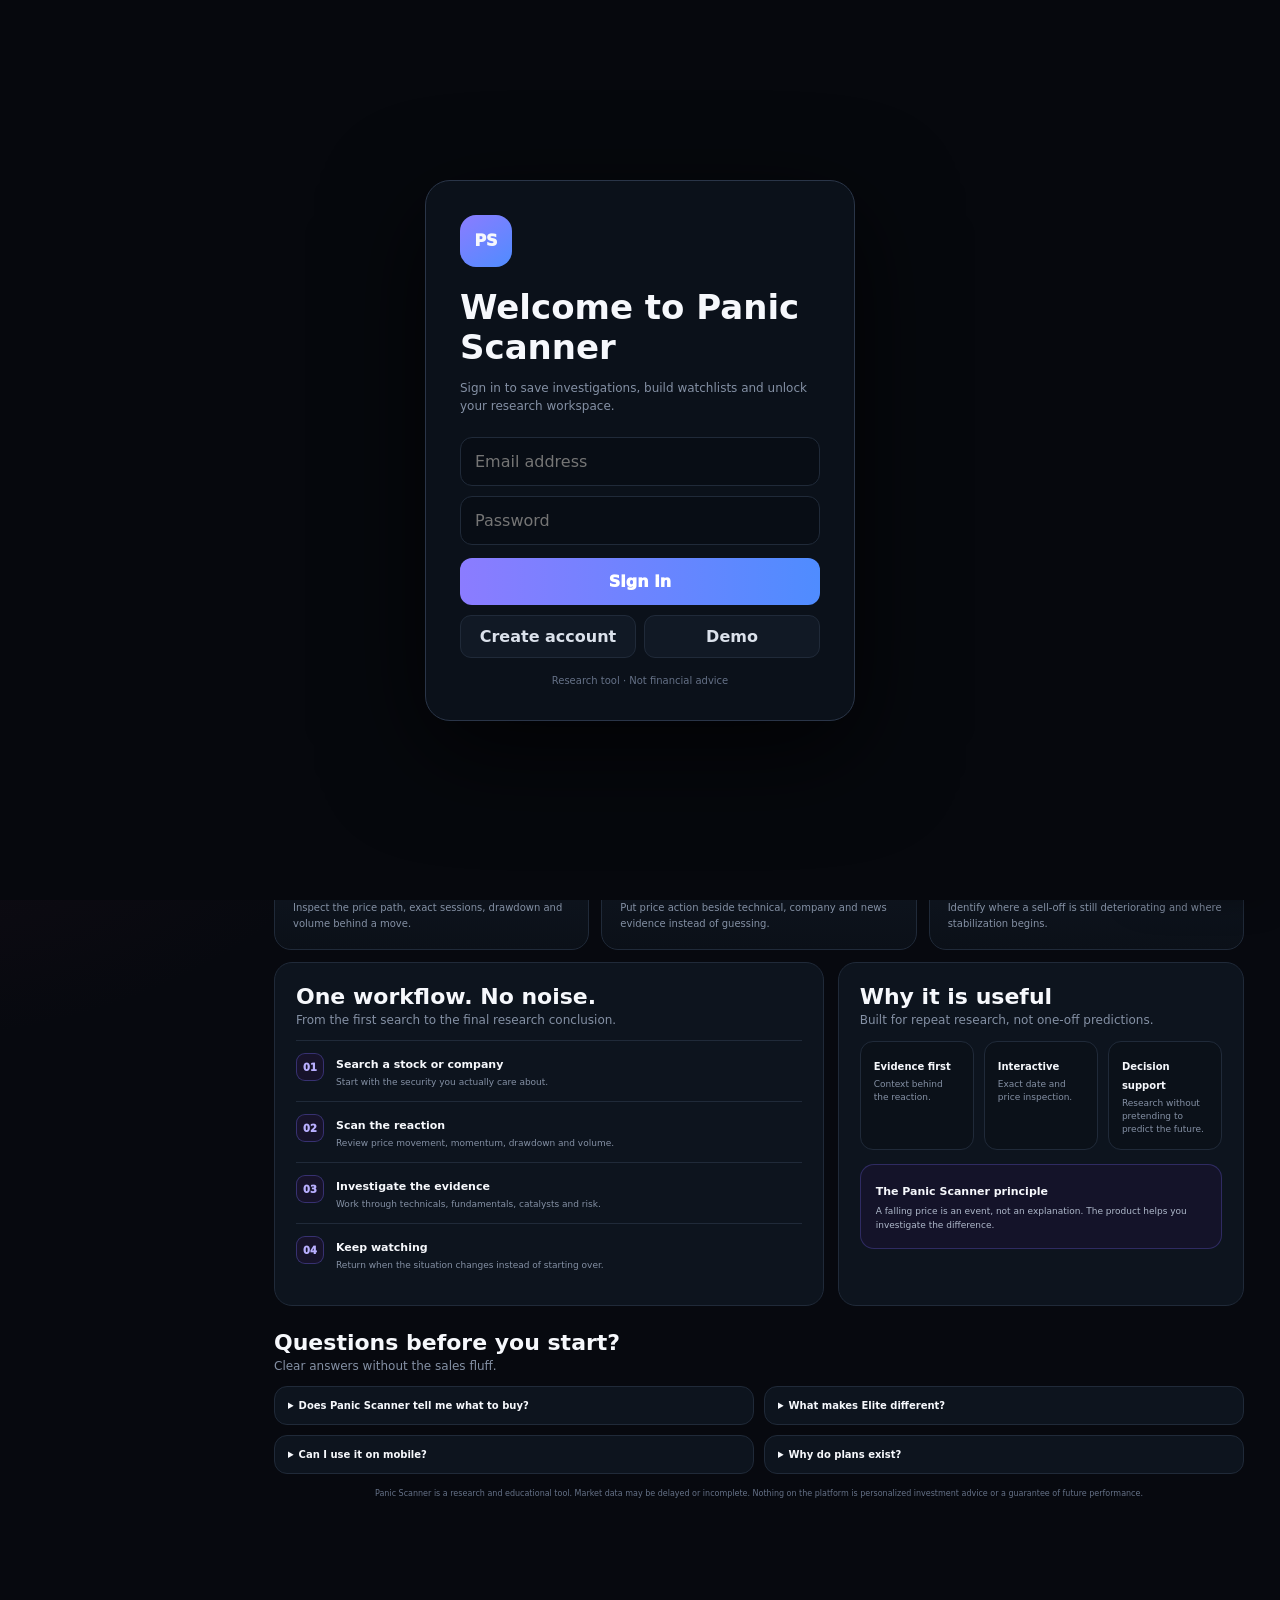
==== commit 5ad51308: "Wire production auth and billing UI" ====
--- a/index.html
+++ b/index.html
@@ -15,7 +15,7 @@
 </style>
 </head>
 <body>
-<div class="auth" id="auth"><div class="authBox"><div class="authLogo">PS</div><h1>Welcome to Panic Scanner</h1><p>Sign in to save investigations, build watchlists and unlock your research workspace.</p><input id="email" type="email" placeholder="Email address"><input id="password" type="password" placeholder="Password"><button class="authBtn" onclick="enterApp()">Sign in</button><div class="authAlt"><button onclick="enterApp()">Create account</button><button onclick="demoLogin()">Demo</button></div><div class="authNote">Research tool · Not financial advice</div></div></div>
+<div class="auth" id="auth"><div class="authBox"><div class="authLogo">PS</div><h1>Welcome to Panic Scanner</h1><p>Sign in to save investigations, build watchlists and unlock your research workspace.</p><input id="email" type="email" placeholder="Email address"><input id="password" type="password" placeholder="Password"><button class="authBtn" onclick="enterApp()">Sign in</button><div class="authAlt"><button onclick="createAccount()">Create account</button><button onclick="toast('Demo access is disabled. Create a free account to continue.')">Demo</button></div><div class="authNote">Research tool · Not financial advice</div></div></div>
 <aside class="side"><div class="brand"><div class="logo">PS</div><div><b>PANIC SCANNER</b><small>MARKET INTELLIGENCE</small></div></div><div class="label">WORKSPACE</div><button class="nav active" onclick="go('dashboard')"><i>⌂</i><span>Dashboard</span></button><button class="nav" onclick="go('watchlist')"><i>◈</i><span>Watchlist</span></button><button class="nav" onclick="openModal('plansModal')"><i>◆</i><span>Plans</span></button><button class="nav" onclick="openModal('settingsModal')"><i>⚙</i><span>Settings</span></button><div class="sidefoot"><button class="nav" onclick="openModal('accountModal')"><i>●</i><span>Account</span></button><div class="owner"><b>LIVE MARKET ENGINE</b><p>Data connected · research workspace online</p></div></div></aside>
 <main class="main"><header class="top"><b>Panic Scanner <span style="color:var(--muted)">/ Dashboard</span></b><div class="topright"><span class="online">● DATA ONLINE</span><button class="avatar" onclick="openModal('accountModal')">W</button></div></header>
 <div class="content"><section class="hero"><div class="heroMain"><div class="eyebrow">MARKET INTELLIGENCE · REAL RESEARCH</div><h1>See the move.<br><span>Challenge the panic.</span></h1><p class="lead">Scan a company, inspect the real price action, connect it to the news and evidence, then investigate whether the market reaction looks excessive.</p><div class="proof"><div><b>REAL PRICE ACTION</b><span>Inspect the move, not a generic chart.</span></div><div><b>NEWS + EVIDENCE</b><span>Connect the reaction to what changed.</span></div><div><b>RESEARCH WORKFLOW</b><span>Finish with a structured conclusion.</span></div></div><div class="search"><input id="q" placeholder="Search a stock or company — BlackRock or BLK" maxlength="30"><button class="primary" onclick="searchStocks()">Search</button></div><div class="micro">Standard scan · Pro investigation · Elite stress mapping</div></div><div class="heroCard"><div class="tinyrow"><span>MARKET PULSE</span><span class="live">● LIVE</span></div><div class="heroNumber">Fear → Evidence</div><div class="miniChart"><svg viewBox="0 0 300 110" preserveAspectRatio="none"><path d="M0 80 C30 70 40 72 60 58 S100 75 125 45 S160 55 180 36 S220 48 245 22 S275 38 300 12" fill="none" stroke="#8b7cff" stroke-width="3"/><path d="M0 80 C30 70 40 72 60 58 S100 75 125 45 S160 55 180 36 S220 48 245 22 S275 38 300 12 L300 110 L0 110Z" fill="url(#hero)" opacity=".2"/><defs><linearGradient id="hero" x1="0" x2="0" y1="0" y2="1"><stop stop-color="#8b7cff"/><stop offset="1" stop-color="#8b7cff" stop-opacity="0"/></linearGradient></defs></svg></div></div></section>
@@ -25,8 +25,8 @@
 <div class="below"><div class="sectionHead"><div><h2>Built for the moment a stock moves</h2><p>Turn a sharp market reaction into a structured research workflow.</p></div></div><div class="featureGrid"><article class="feature"><div class="num">01 · REACTION</div><h3>See what actually happened</h3><p>Inspect the price path, exact sessions, drawdown and volume behind a move.</p></article><article class="feature"><div class="num">02 · CONTEXT</div><h3>Find the reason</h3><p>Put price action beside technical, company and news evidence instead of guessing.</p></article><article class="feature"><div class="num">03 · RECOVERY</div><h3>Separate damage from recovery</h3><p>Identify where a sell-off is still deteriorating and where stabilization begins.</p></article></div><div class="workflow"><div class="workflowCard"><div class="sectionHead"><div><h2>One workflow. No noise.</h2><p>From the first search to the final research conclusion.</p></div></div><div class="wstep"><div class="wno">01</div><div><b>Search a stock or company</b><p>Start with the security you actually care about.</p></div></div><div class="wstep"><div class="wno">02</div><div><b>Scan the reaction</b><p>Review price movement, momentum, drawdown and volume.</p></div></div><div class="wstep"><div class="wno">03</div><div><b>Investigate the evidence</b><p>Work through technicals, fundamentals, catalysts and risk.</p></div></div><div class="wstep"><div class="wno">04</div><div><b>Keep watching</b><p>Return when the situation changes instead of starting over.</p></div></div></div><div class="workflowCard"><div class="sectionHead"><div><h2>Why it is useful</h2><p>Built for repeat research, not one-off predictions.</p></div></div><div class="trust"><div><b>Evidence first</b><span>Context behind the reaction.</span></div><div><b>Interactive</b><span>Exact date and price inspection.</span></div><div><b>Decision support</b><span>Research without pretending to predict the future.</span></div></div><div style="margin-top:14px;padding:15px;border:1px solid #786cff44;border-radius:14px;background:#141329"><b style="font-size:11px">The Panic Scanner principle</b><p style="margin:6px 0 0;color:#aeb8ca;font-size:9px;line-height:1.55">A falling price is an event, not an explanation. The product helps you investigate the difference.</p></div></div></div><div style="margin-top:24px"><div class="sectionHead"><div><h2>Questions before you start?</h2><p>Clear answers without the sales fluff.</p></div></div><div class="faq"><details><summary>Does Panic Scanner tell me what to buy?</summary><p>No. It is a research and market-context tool. The final investment decision stays with the user.</p></details><details><summary>What makes Elite different?</summary><p>Elite adds deeper stress and recovery context around major market reactions.</p></details><details><summary>Can I use it on mobile?</summary><p>Yes. The charts are touch-interactive and the layout adapts to small screens.</p></details><details><summary>Why do plans exist?</summary><p>Plans control access to deeper research and premium workflow features.</p></details></div></div><div class="disclaimer">Panic Scanner is a research and educational tool. Market data may be delayed or incomplete. Nothing on the platform is personalized investment advice or a guarantee of future performance.</div></div>
 </div></main>
 <button class="accountBtn" onclick="openModal('accountModal')">Account & Plans</button>
-<div class="modal" id="accountModal"><div class="modalShell"><div class="modalHead"><div><b>Account &amp; Plans</b><span>Manage access and subscription in one place.</span></div><button class="close" onclick="closeModal('accountModal')">×</button></div><div class="modalBody"><div class="plans"><div class="plan"><h3>Standard</h3><div class="price">Free</div><p>Get started with the core scanner.</p><ul><li>Stock/company search</li><li>Reaction analysis</li><li>Interactive charts</li></ul><button onclick="toast('Standard is active.')">Current plan</button></div><div class="plan pro"><h3>Pro</h3><div class="price">Premium</div><p>Deeper research for repeat workflows.</p><ul><li>Deeper investigation</li><li>Expanded evidence</li><li>More research history</li></ul><button onclick="toast('Pro checkout is not connected yet.')">Choose Pro</button></div><div class="plan elite"><h3>Elite</h3><div class="price">Premium+</div><p>The complete research experience.</p><ul><li>Elite Market Reaction Map</li><li>Stress &amp; recovery context</li><li>Maximum research access</li></ul><button onclick="toast('Elite checkout is not connected yet.')">Choose Elite</button></div></div></div></div></div>
-<div class="modal" id="plansModal"><div class="modalShell"><div class="modalHead"><div><b>Plans</b><span>Choose the research depth that fits you.</span></div><button class="close" onclick="closeModal('plansModal')">×</button></div><div class="modalBody"><div class="plans"><div class="plan"><h3>Standard</h3><div class="price">Free</div><p>Core scanner and interactive market reaction view.</p></div><div class="plan pro"><h3>Pro</h3><div class="price">Premium</div><p>Deeper investigations, evidence and watchlist workflow.</p></div><div class="plan elite"><h3>Elite</h3><div class="price">Premium+</div><p>Full research workflow with stress and recovery mapping.</p></div></div></div></div></div>
+<div class="modal" id="accountModal"><div class="modalShell"><div class="modalHead"><div><b>Account &amp; Plans</b><span>Manage access and subscription in one place.</span></div><button class="close" onclick="closeModal('accountModal')">×</button></div><div class="modalBody"><div class="plans"><div class="plan"><h3>Standard</h3><div class="price">Free</div><p>Get started with the core scanner.</p><ul><li>Stock/company search</li><li>Reaction analysis</li><li>Interactive charts</li></ul><button onclick="toast('Standard is active.')">Current plan</button></div><div class="plan pro"><h3>Pro</h3><div class="price">149 NOK / month</div><p>Deeper research for repeat workflows.</p><ul><li>Deeper investigation</li><li>Expanded evidence</li><li>More research history</li></ul><button onclick="startCheckout('pro','monthly')">Choose Pro · 149 NOK/mo</button></div><div class="plan elite"><h3>Elite</h3><div class="price">299 NOK / month</div><p>The complete research experience.</p><ul><li>Elite Market Reaction Map</li><li>Stress &amp; recovery context</li><li>Maximum research access</li></ul><button onclick="startCheckout('elite','monthly')">Choose Elite · 299 NOK/mo</button></div></div></div></div></div>
+<div class="modal" id="plansModal"><div class="modalShell"><div class="modalHead"><div><b>Plans</b><span>Choose the research depth that fits you.</span></div><button class="close" onclick="closeModal('plansModal')">×</button></div><div class="modalBody"><div class="plans"><div class="plan"><h3>Standard</h3><div class="price">Free</div><p>Core scanner and interactive market reaction view.</p></div><div class="plan pro"><h3>Pro</h3><div class="price">149 NOK / month</div><p>Deeper investigations, evidence and watchlist workflow.</p></div><div class="plan elite"><h3>Elite</h3><div class="price">299 NOK / month</div><p>Full research workflow with stress and recovery mapping.</p></div></div></div></div></div>
 <div class="modal" id="settingsModal"><div class="modalShell"><div class="modalHead"><div><b>Settings</b><span>Preferences are separate from account plans.</span></div><button class="close" onclick="closeModal('settingsModal')">×</button></div><div class="modalBody"><div class="settings"><div class="settingGroup"><h3>Experience</h3><div class="setting"><div><b>Compact mode</b><p>Reduce spacing for more information on screen.</p></div><button class="toggle" onclick="this.classList.toggle('on')"><i></i></button></div><div class="setting"><div><b>Reduce motion</b><p>Use simpler transitions and movement.</p></div><button class="toggle" onclick="this.classList.toggle('on')"><i></i></button></div></div><div class="settingGroup"><h3>Charts</h3><div class="setting"><div><b>Default range</b><p>Choose the first chart range.</p></div><select class="select"><option>60D</option><option>40D</option><option>20D</option><option>ALL</option></select></div><div class="setting"><div><b>Chart detail</b><p>Control visual density.</p></div><input class="range" type="range" min="1" max="3" value="2"></div></div></div></div></div></div>
 <div class="toast" id="toast"></div>
 <script>
@@ -49,4 +49,5 @@
 function investigate(){$('investigation').scrollIntoView({behavior:'smooth'})}
 if(localStorage.getItem('psLoggedIn')==='1')$('auth').classList.add('hidden');$('q').addEventListener('keydown',e=>{if(e.key==='Enter')searchStocks()});
 </script>
+<script src="/billing.js"></script>
 </body></html>
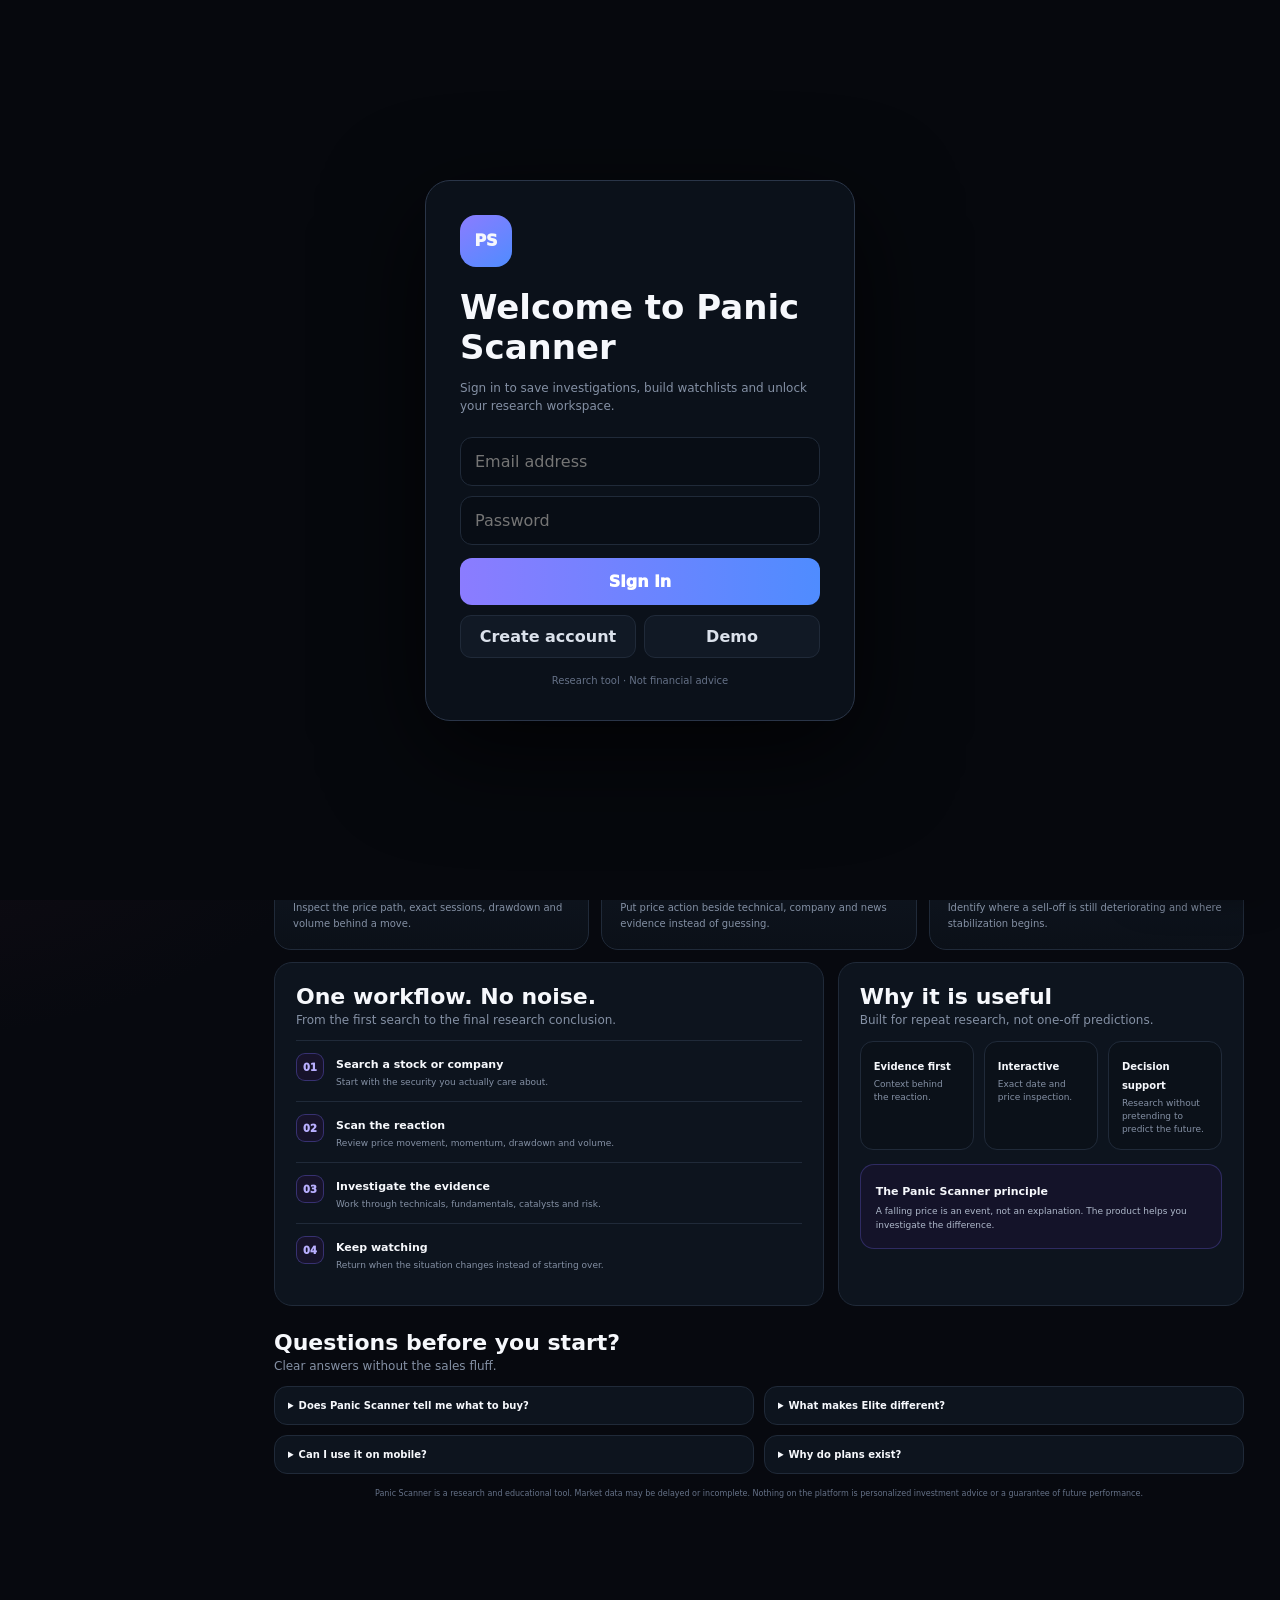
==== commit aef4eda0: "Wire production auth and billing UI" ====
--- a/index.html
+++ b/index.html
@@ -15,7 +15,7 @@
 </style>
 </head>
 <body>
-<div class="auth" id="auth"><div class="authBox"><div class="authLogo">PS</div><h1>Welcome to Panic Scanner</h1><p>Sign in to save investigations, build watchlists and unlock your research workspace.</p><input id="email" type="email" placeholder="Email address"><input id="password" type="password" placeholder="Password"><button class="authBtn" onclick="enterApp()">Sign in</button><div class="authAlt"><button onclick="createAccount()">Create account</button><button onclick="toast('Demo access is disabled. Create a free account to continue.')">Demo</button></div><div class="authNote">Research tool · Not financial advice</div></div></div>
+<div class="auth" id="auth"><div class="authBox"><div class="authLogo">PS</div><h1>Welcome to Panic Scanner</h1><p>Sign in to save investigations, build watchlists and unlock your research workspace.</p><input id="email" type="email" placeholder="Email address"><input id="password" type="password" placeholder="Password"><button class="authBtn" onclick="enterApp()">Sign in</button><div class="authAlt"><button onclick="createAccount()">Create account</button><button onclick="demoLogin()">Demo</button></div><div class="authNote">Research tool · Not financial advice</div></div></div>
 <aside class="side"><div class="brand"><div class="logo">PS</div><div><b>PANIC SCANNER</b><small>MARKET INTELLIGENCE</small></div></div><div class="label">WORKSPACE</div><button class="nav active" onclick="go('dashboard')"><i>⌂</i><span>Dashboard</span></button><button class="nav" onclick="go('watchlist')"><i>◈</i><span>Watchlist</span></button><button class="nav" onclick="openModal('plansModal')"><i>◆</i><span>Plans</span></button><button class="nav" onclick="openModal('settingsModal')"><i>⚙</i><span>Settings</span></button><div class="sidefoot"><button class="nav" onclick="openModal('accountModal')"><i>●</i><span>Account</span></button><div class="owner"><b>LIVE MARKET ENGINE</b><p>Data connected · research workspace online</p></div></div></aside>
 <main class="main"><header class="top"><b>Panic Scanner <span style="color:var(--muted)">/ Dashboard</span></b><div class="topright"><span class="online">● DATA ONLINE</span><button class="avatar" onclick="openModal('accountModal')">W</button></div></header>
 <div class="content"><section class="hero"><div class="heroMain"><div class="eyebrow">MARKET INTELLIGENCE · REAL RESEARCH</div><h1>See the move.<br><span>Challenge the panic.</span></h1><p class="lead">Scan a company, inspect the real price action, connect it to the news and evidence, then investigate whether the market reaction looks excessive.</p><div class="proof"><div><b>REAL PRICE ACTION</b><span>Inspect the move, not a generic chart.</span></div><div><b>NEWS + EVIDENCE</b><span>Connect the reaction to what changed.</span></div><div><b>RESEARCH WORKFLOW</b><span>Finish with a structured conclusion.</span></div></div><div class="search"><input id="q" placeholder="Search a stock or company — BlackRock or BLK" maxlength="30"><button class="primary" onclick="searchStocks()">Search</button></div><div class="micro">Standard scan · Pro investigation · Elite stress mapping</div></div><div class="heroCard"><div class="tinyrow"><span>MARKET PULSE</span><span class="live">● LIVE</span></div><div class="heroNumber">Fear → Evidence</div><div class="miniChart"><svg viewBox="0 0 300 110" preserveAspectRatio="none"><path d="M0 80 C30 70 40 72 60 58 S100 75 125 45 S160 55 180 36 S220 48 245 22 S275 38 300 12" fill="none" stroke="#8b7cff" stroke-width="3"/><path d="M0 80 C30 70 40 72 60 58 S100 75 125 45 S160 55 180 36 S220 48 245 22 S275 38 300 12 L300 110 L0 110Z" fill="url(#hero)" opacity=".2"/><defs><linearGradient id="hero" x1="0" x2="0" y1="0" y2="1"><stop stop-color="#8b7cff"/><stop offset="1" stop-color="#8b7cff" stop-opacity="0"/></linearGradient></defs></svg></div></div></section>
